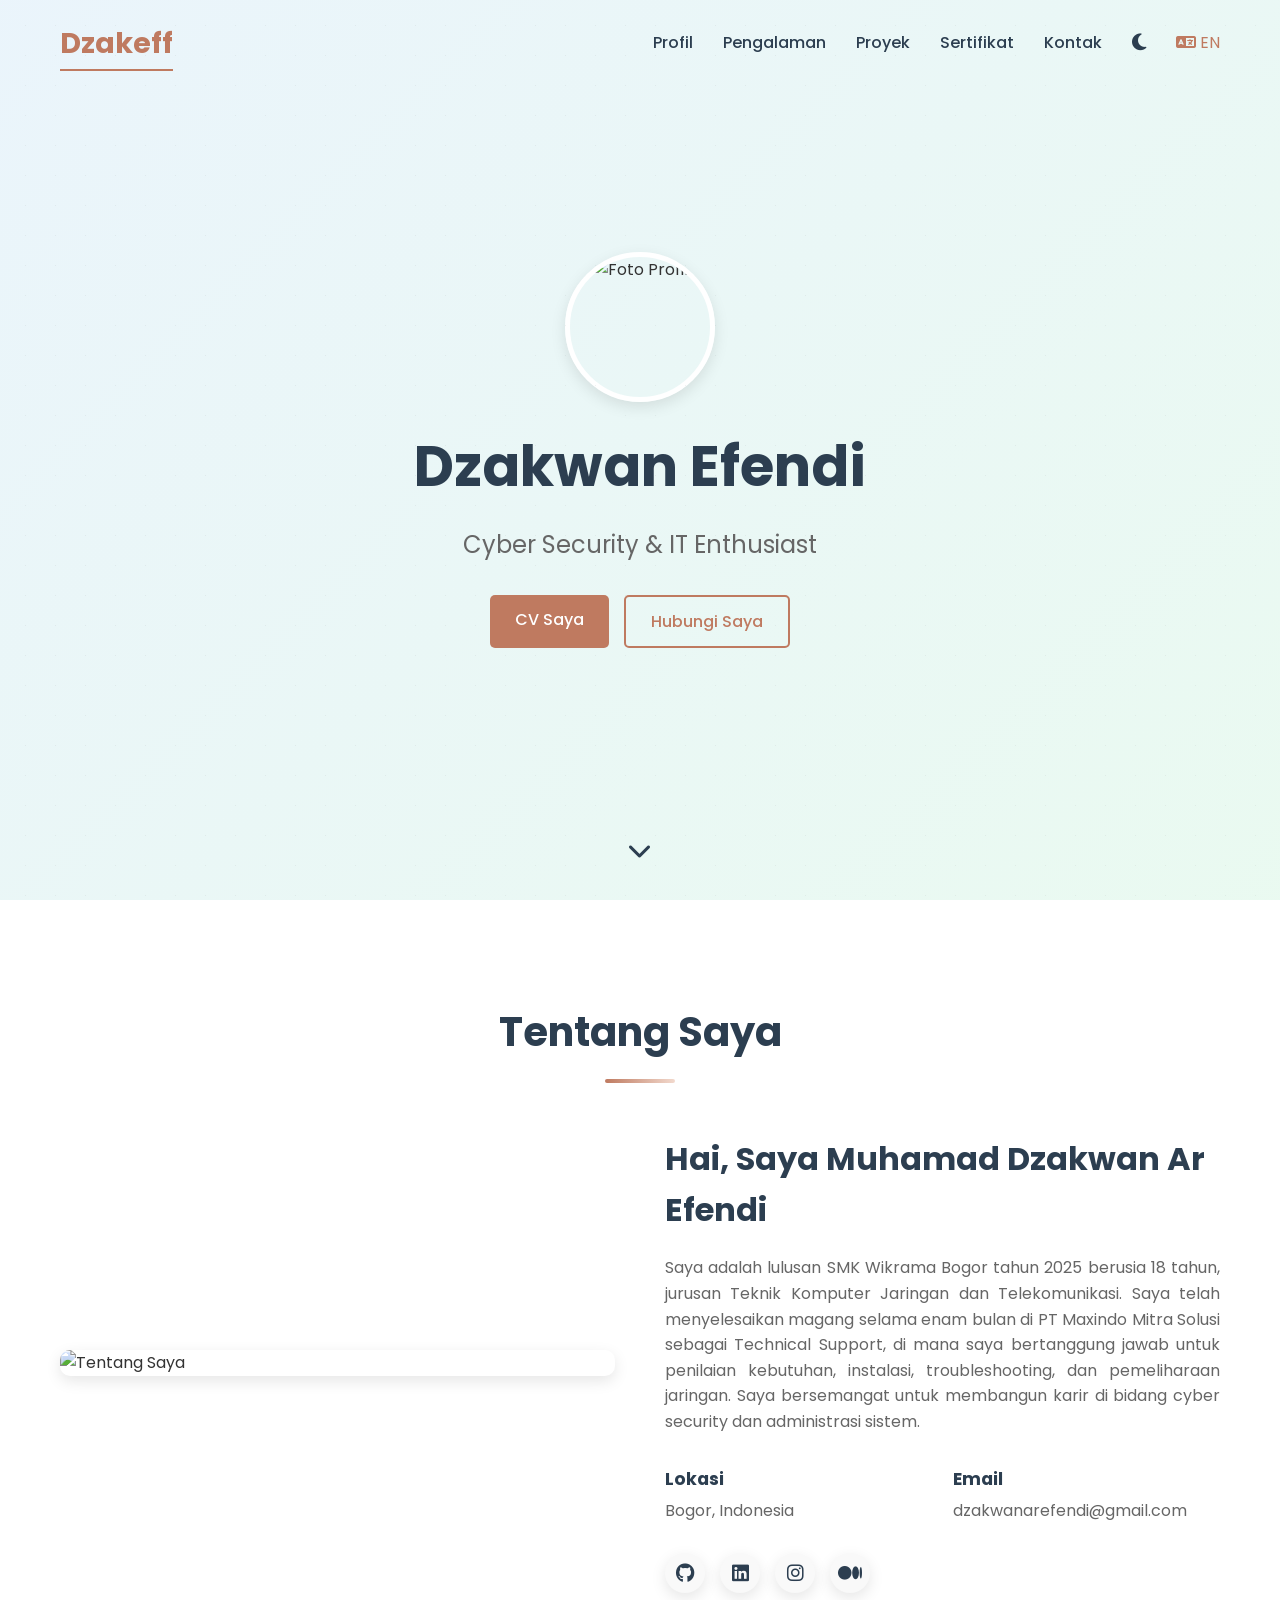
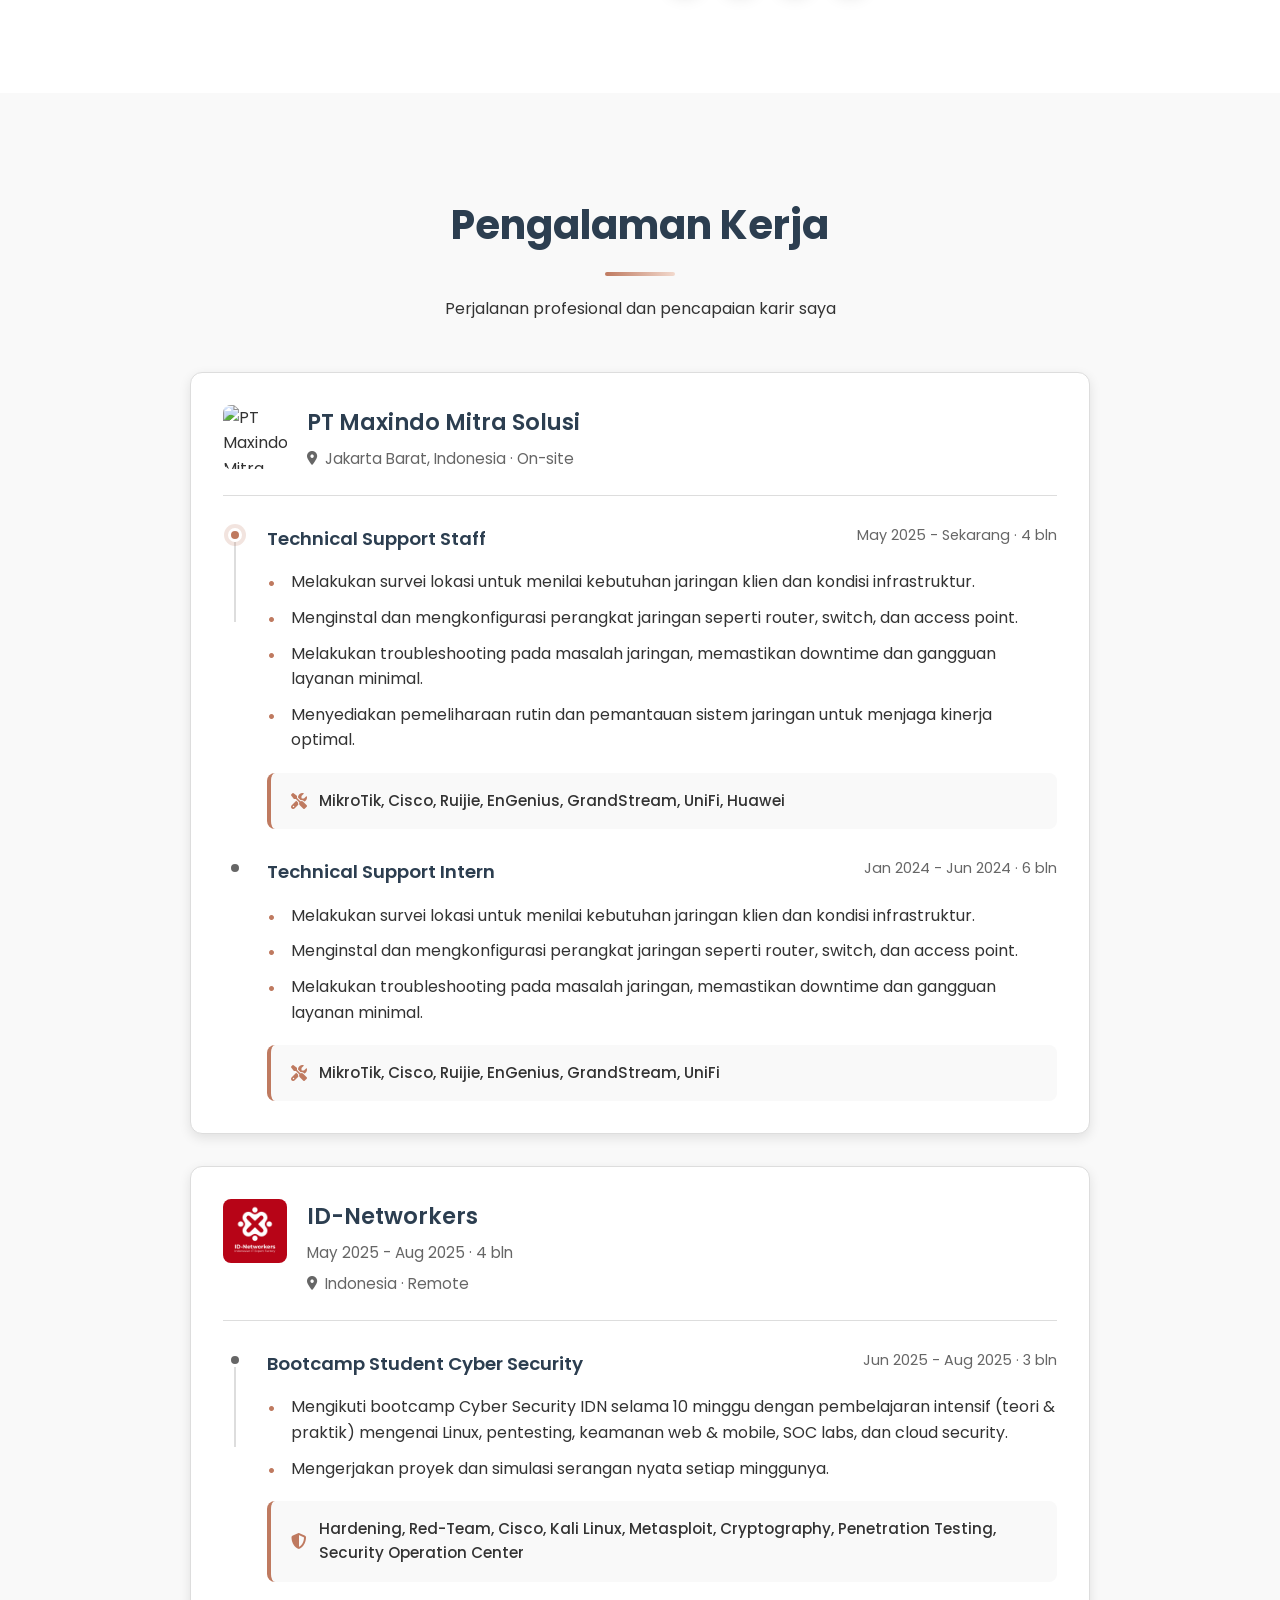
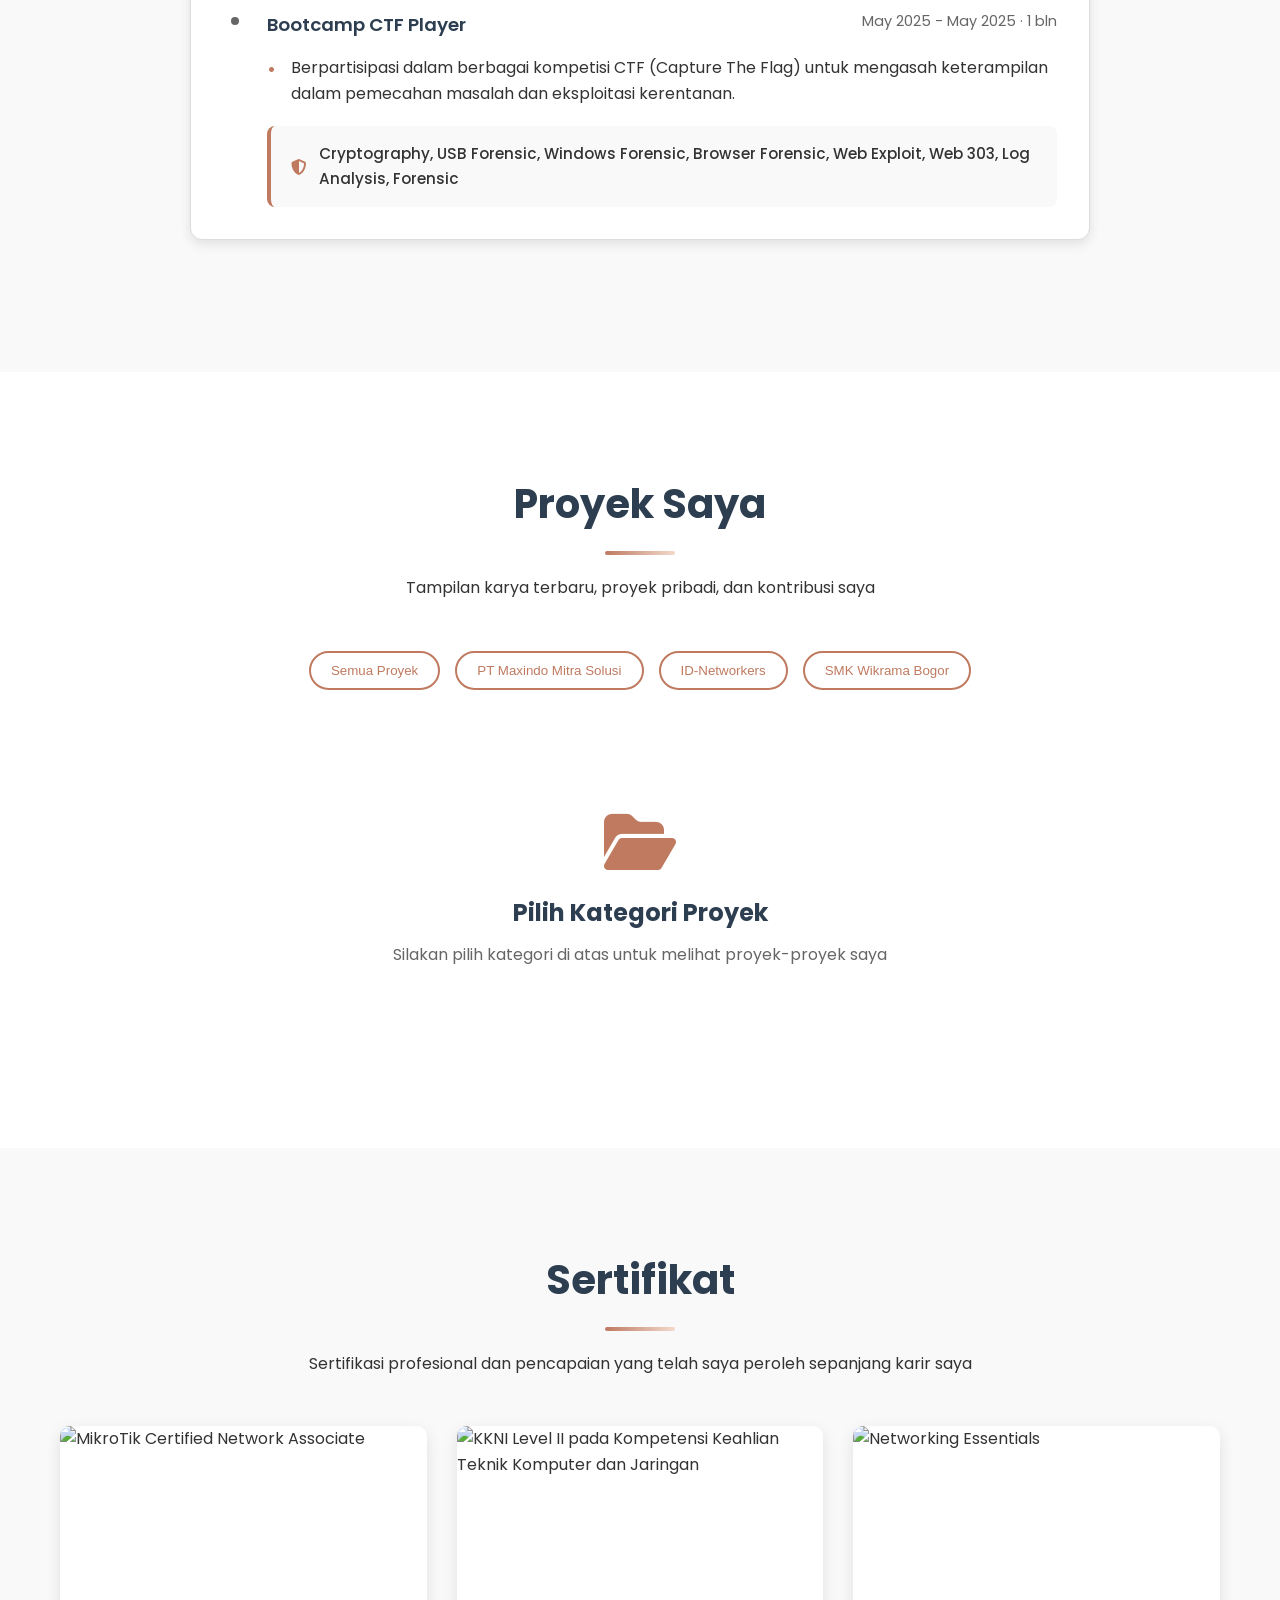
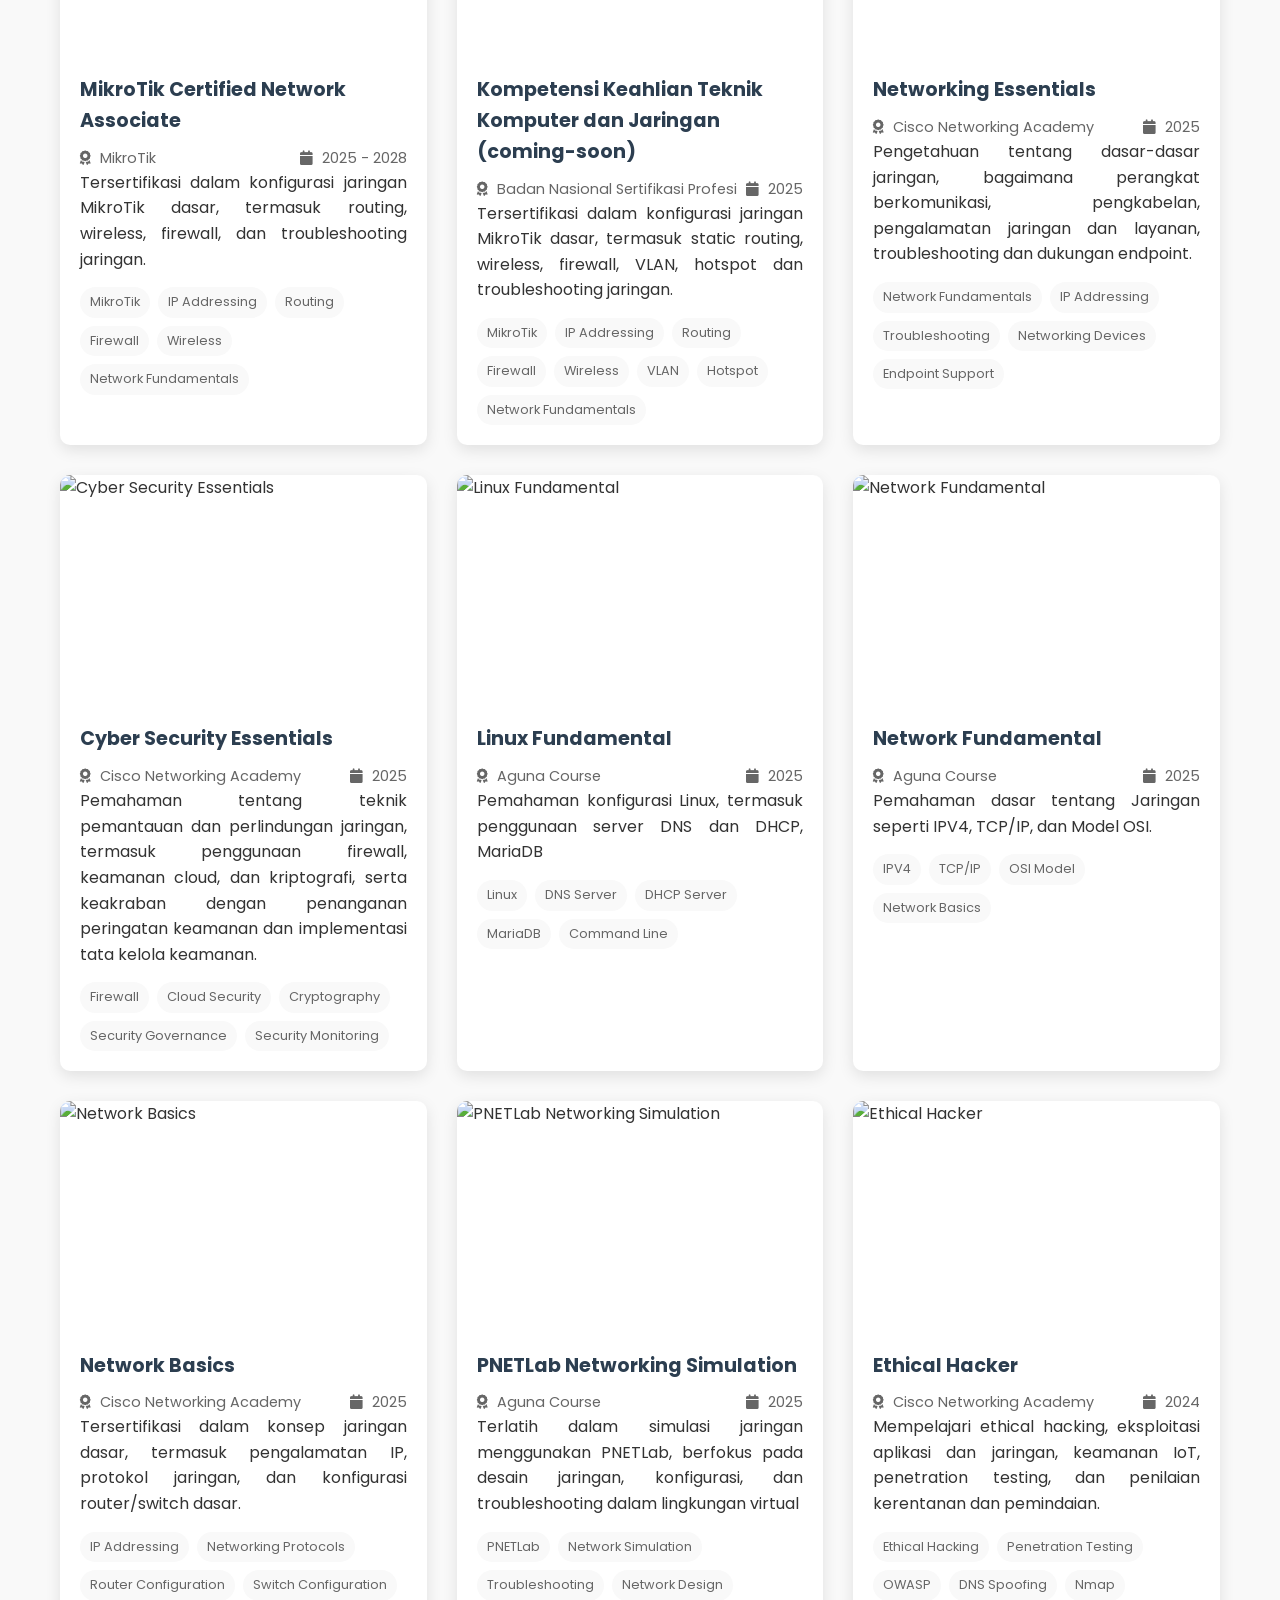
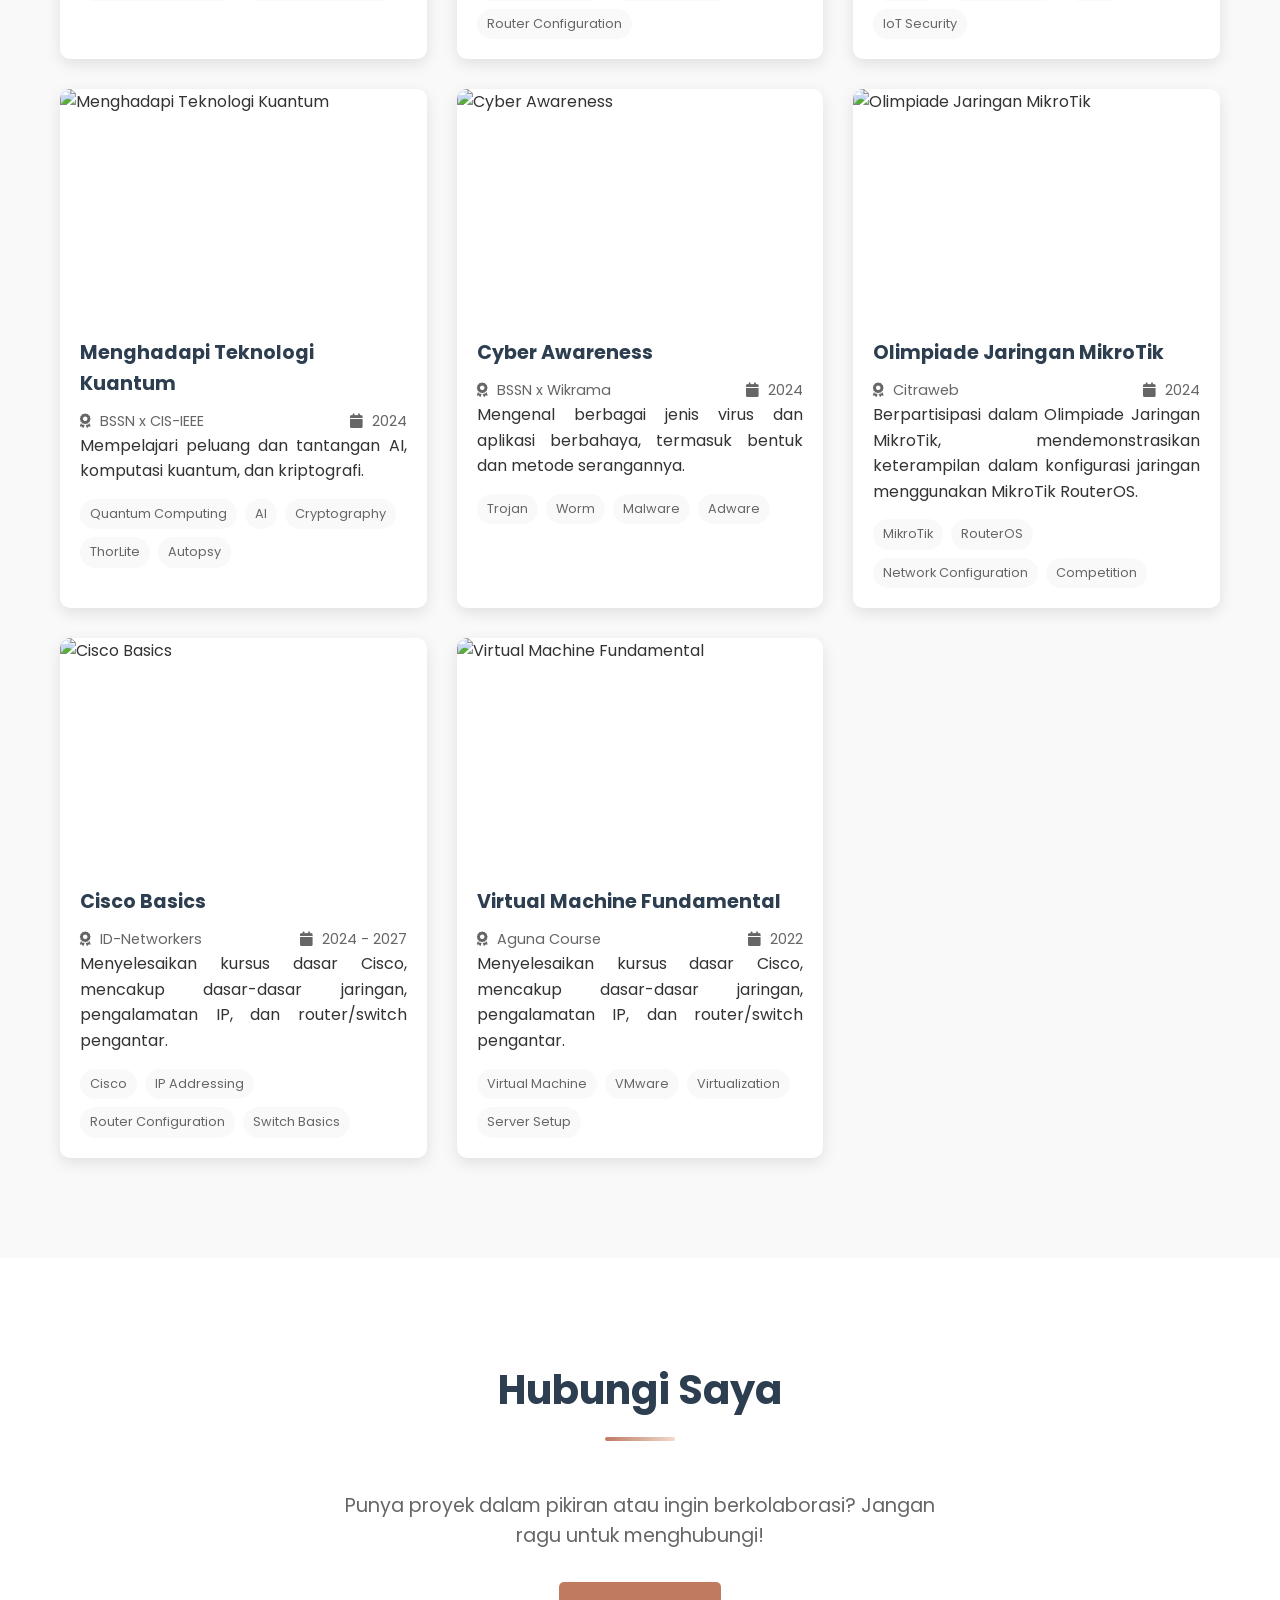
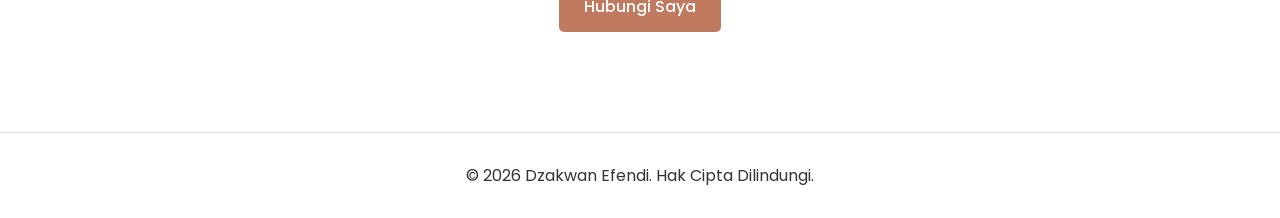
==== index.html @ e268a20f "Update pengalaman dan proyek." ====
<!DOCTYPE html>
<html lang="id">
<head>
    <meta charset="UTF-8">
    <meta name="viewport" content="width=device-width, initial-scale=1.0">
    <title id="website-title">Dzakwan - Portofolio</title>
    <link rel="stylesheet" href="css/style.css">
    <!-- Font Awesome for icons -->
    <link rel="stylesheet" href="https://cdnjs.cloudflare.com/ajax/libs/font-awesome/6.5.0/css/all.min.css">
    <!-- Google Fonts -->
    <link href="https://fonts.googleapis.com/css2?family=Poppins:wght@300;400;500;600;700&display=swap" rel="stylesheet">
</head>
<body>
    <!-- Navigation -->
    <nav class="navbar">
        <div class="container">
            <div class="logo">
                <a href="#home" class="nav-link active">Dzakeff</a>
            </div>
            <div class="menu-toggle">
                <i class="fas fa-bars"></i>
            </div>
            <ul class="nav-menu">
                <li><a href="#profile" class="nav-link">Profil</a></li>
                <li><a href="#experience" class="nav-link">Pengalaman</a></li>
                <li><a href="#projects" class="nav-link">Proyek</a></li>
                <li><a href="#certificates" class="nav-link">Sertifikat</a></li>
                <li><a href="#contact" class="nav-link">Kontak</a></li>
                <li><a href="#" class="theme-toggle"><i class="fas fa-moon"></i></a></li>
                <li><a href="#" class="language-toggle" title="Change Language"><i class="fas fa-language"></i></a></li>
            </ul>
        </div>
    </nav>

    <!-- Hero Section -->
    <section id="home" class="hero">
        <div class="container">
            <div class="hero-content">
                <div class="profile-image">
                    <img src="img/Foto-Dzakwan.jpg" alt="Foto Profil">
                </div>
                <h1>Dzakwan Efendi</h1>
                <p class="subtitle">Cyber Security & IT Enthusiast</p>
                <div class="hero-buttons">
                    <a href="/Documents/CV Muhamad Dzakwan Ar Efendi - Indonesia (Cyber).pdf" class="btn btn-primary" id="cv-download-btn" target="_blank">CV Saya</a>
                    <a href="#contact" class="btn btn-outline">Hubungi Saya</a>
                </div>
            </div>
            <div class="scroll-down">
                <a href="#profile">
                    <i class="fas fa-chevron-down"></i>
                </a>
            </div>
        </div>
    </section>

    <!-- Profile Section -->
    <section id="profile" class="profile section">
        <div class="container">
            <div class="section-header">
                <h2>Tentang Saya</h2>
                <div class="underline"></div>
            </div>
            <div class="profile-content">
                <div class="profile-image">
                    <img src="img/DSC00209-Enhanced-NR.JPG" alt="Tentang Saya">
                </div>
                <div class="profile-text">
                    <h3>Hai, Saya Muhamad Dzakwan Ar Efendi</h3>
                    <p>Saya adalah lulusan SMK Wikrama Bogor tahun 2025 berusia 18 tahun, jurusan Teknik Komputer Jaringan dan Telekomunikasi. Saya telah menyelesaikan magang selama enam bulan di PT Maxindo Mitra Solusi sebagai Technical Support, di mana saya bertanggung jawab untuk penilaian kebutuhan, instalasi, troubleshooting, dan pemeliharaan jaringan. Saya bersemangat untuk membangun karir di bidang cyber security dan administrasi sistem.</p>
                    <div class="profile-info">
                        <div class="info-item">
                            <h4>Lokasi</h4>
                            <p>Bogor, Indonesia</p>
                        </div>
                        <div class="info-item">
                            <h4>Email</h4>
                            <p>dzakwanarefendi@gmail.com</p>
                        </div>
                        <div class="info-item social-item">
                            <div class="social-icons">
                                <a href="https://github.com/Dzakeff" target="_blank" title="GitHub"><i class="fab fa-github"></i></a>
                                <a href="https://www.linkedin.com/in/dzakwanefendi/" target="_blank" title="LinkedIn"><i class="fab fa-linkedin"></i></a>
                                <a href="https://instagram.com/dzakeff" target="_blank" title="Instagram"><i class="fab fa-instagram"></i></a>
                                <a href="https://medium.com/@dzakwanarefendi" target="_blank" title="Blog"><i class="fab fa-medium"></i></a>
                            </div>
                        </div>
                    </div>
                </div>
            </div>
        </div>
    </section>

    <!-- Experience Section -->
    <section id="experience" class="experience section bg-light">
        <div class="container">
            <div class="section-header">
                <h2>Pengalaman Kerja</h2>
                <div class="underline"></div>
                <p class="section-description" style="margin-top: 20px;">Perjalanan profesional dan pencapaian karir saya</p>
            </div>
        
            <div class="experience-timeline">
                <!-- PT Maxindo Experience -->
                <div class="experience-company">
                    <div class="company-header">
                        <div class="company-logo">
                            <img src="img/Pengalaman/Maxindo Logo.jpeg" alt="PT Maxindo Mitra Solusi">
                        </div>
                        <div class="company-info">
                            <h3 data-translate="company-maxindo">PT Maxindo Mitra Solusi</h3>
                            <p class="company-location"><i class="fas fa-map-marker-alt"></i> <span data-translate="location-jakarta">Jakarta Barat, Indonesia</span></p>
                        </div>
                    </div>
                
                    <div class="positions-list">
                        <!-- Current Position -->
                        <div class="position-item">
                            <div class="position-timeline">
                                <div class="timeline-dot current"></div>
                                <div class="timeline-line"></div>
                            </div>
                            <div class="position-content">
                                <div class="position-header">
                                    <h4 data-translate="position-tech-support-staff">Technical Support Staff</h4>
                                    <span class="position-duration" data-translate="current-position-duration">May 2025 - Sekarang · 4 bln</span>
                                </div>
                                <div class="position-description">
                                    <ul>
                                        <li data-translate="maxindo-achievement-1">Melakukan survei lokasi untuk menilai kebutuhan jaringan klien dan kondisi infrastruktur.</li>
                                        <li data-translate="maxindo-achievement-2">Menginstal dan mengkonfigurasi perangkat jaringan seperti router, switch, dan access point.</li>
                                        <li data-translate="maxindo-achievement-3">Melakukan troubleshooting pada masalah jaringan, memastikan downtime dan gangguan layanan minimal.</li>
                                        <li data-translate="maxindo-achievement-4">Menyediakan pemeliharaan rutin dan pemantauan sistem jaringan untuk menjaga kinerja optimal.</li>
                                    </ul>
                                </div>
                                <div class="position-skills">
                                    <i class="fas fa-tools"></i>
                                    <span data-translate="maxindo-skills">MikroTik, Cisco, Ruijie, EnGenius, GrandStream, UniFi, Huawei</span>
                                </div>
                            </div>
                        </div>
                    
                        <!-- Previous Position -->
                        <div class="position-item">
                            <div class="position-timeline">
                                <div class="timeline-dot"></div>
                            </div>
                            <div class="position-content">
                                <div class="position-header">
                                    <h4 data-translate="position-tech-support-intern">Technical Support Intern</h4>
                                    <span class="position-duration" data-translate="intern-position-duration">Jan 2024 - Jun 2024 · 6 bln</span>
                                </div>
                                <div class="position-description">
                                    <ul>
                                        <li data-translate="maxindo-achievement-1">Melakukan survei lokasi untuk menilai kebutuhan jaringan klien dan kondisi infrastruktur.</li>
                                        <li data-translate="maxindo-achievement-2">Menginstal dan mengkonfigurasi perangkat jaringan seperti router, switch, dan access point.</li>
                                        <li data-translate="maxindo-achievement-3">Melakukan troubleshooting pada masalah jaringan, memastikan downtime dan gangguan layanan minimal.</li>
                                    </ul>
                                </div>
                                <div class="position-skills">
                                    <i class="fas fa-tools"></i>
                                    <span data-translate="intern-skills">MikroTik, Cisco, Ruijie, EnGenius, GrandStream, UniFi</span>
                                </div>
                            </div>
                        </div>
                    </div>
                </div>
            
                <!-- ID-Networkers Experience -->
                <div class="experience-company">
                    <div class="company-header">
                        <div class="company-logo">
                            <img src="img/Pengalaman/Logo IDN.ID.jpeg" alt="ID-Networkers">
                        </div>
                        <div class="company-info">
                            <h3 data-translate="company-idnetworkers">ID-Networkers</h3>
                            <p class="company-duration" data-translate="idnetworkers-duration">May 2025 - Aug 2025 · 4 bln</p>
                            <p class="company-location"><i class="fas fa-map-marker-alt"></i> <span data-translate="location-indonesia">Indonesia · Remote</span></p>
                        </div>
                    </div>
                
                    <div class="positions-list">
                        <div class="position-item">
                            <div class="position-timeline">
                                <div class="timeline-dot"></div>
                                <div class="timeline-line"></div>
                            </div>
                            <div class="position-content">
                                <div class="position-header">
                                    <h4 data-translate="position-bootcamp-student">Bootcamp Student Cyber Security</h4>
                                    <span class="position-duration" data-translate="bootcamp-duration">Jun 2025 - Aug 2025 · 3 bln</span>
                                </div>
                                <div class="position-description">
                                    <ul>
                                        <li data-translate="idnetworkers-achievement-1">Mengikuti bootcamp Cyber Security IDN selama 10 minggu dengan pembelajaran intensif (teori & praktik) mengenai Linux, pentesting, keamanan web & mobile, SOC labs, dan cloud security.</li>
                                        <li data-translate="idnetworkers-achievement-2">Mengerjakan proyek dan simulasi serangan nyata setiap minggunya.</li>
                                    </ul>
                                </div>
                                <div class="position-skills">
                                    <i class="fas fa-shield-alt"></i>
                                    <span data-translate="idnetworkers-skills">Hardening, Red-Team, Cisco, Kali Linux, Metasploit, Cryptography, Penetration Testing, Security Operation Center</span>
                                </div>
                            </div>
                        </div>

                        <div class="position-item">
                            <div class="position-timeline">
                                <div class="timeline-dot"></div>
                            </div>
                            <div class="position-content">
                                <div class="position-header">
                                    <h4 data-translate="position-bootcamp-ctf">Bootcamp CTF Player</h4>
                                    <span class="position-duration" data-translate="bootcamp-ctf-duration">May 2025 - May 2025 · 1 bln</span>
                                </div>
                                <div class="position-description">
                                    <ul>
                                        <li data-translate="idnetworkers-achievement-3">Berpartisipasi dalam berbagai kompetisi CTF (Capture The Flag) untuk mengasah keterampilan dalam pemecahan masalah dan eksploitasi kerentanan.</li>
                                    </ul>
                                </div>
                                <div class="position-skills">
                                    <i class="fas fa-shield-alt"></i>
                                    <span data-translate="bootcamp-ctf-skills">Cryptography, USB Forensic, Windows Forensic, Browser Forensic, Web Exploit, Web 303, Log Analysis, Forensic</span>
                                </div>
                            </div>
                        </div>
                    </div>
                </div>
            </div>
        </div>
    </section>

    <!-- Projects Section -->
    <section id="projects" class="projects section">
        <div class="container">
            <div class="section-header">
                <h2>Proyek Saya</h2>
                <div class="underline"></div>
                <p class="section-description" style="margin-top: 20px;">Tampilan karya terbaru, proyek pribadi, dan kontribusi saya</p>
            </div>
            
            <!-- Project Filter Buttons -->
            <div class="project-filters">
                <button class="filter-btn" data-filter="all">Semua Proyek</button>
                <button class="filter-btn" data-filter="maxindo">PT Maxindo Mitra Solusi</button>
                <button class="filter-btn" data-filter="idnetworkers">ID-Networkers</button>
                <button class="filter-btn" data-filter="wikrama">SMK Wikrama Bogor</button>
            </div>

            <!-- Project Filter Dropdown (Mobile) -->
            <div class="project-filters-mobile">
                <div class="dropdown-toggle" id="projectDropdown">
                    <span id="selectedFilter">Pilih Kategori</span>
                    <i class="fas fa-chevron-down"></i>
                </div>
                <div class="dropdown-menu" id="dropdownMenu">
                    <div class="dropdown-item" data-filter="all">Semua Proyek</div>
                    <div class="dropdown-item" data-filter="maxindo">PT Maxindo Mitra Solusi</div>
                    <div class="dropdown-item" data-filter="idnetworkers">ID-Networkers</div>
                    <div class="dropdown-item" data-filter="wikrama">SMK Wikrama Bogor</div>
                </div>
            </div>

            <!-- Empty State -->
            <div class="empty-state" id="emptyState">
                <div class="empty-content">
                    <i class="fas fa-folder-open"></i>
                    <h3>Pilih Kategori Proyek</h3>
                    <p>Silakan pilih kategori di atas untuk melihat proyek-proyek saya</p>
                </div>
            </div>

            <!-- PT Maxindo Mitra Solusi Projects -->
            <div class="project-category" data-category="maxindo" style="display: none;">
                <div class="category-header">
                    <h3><i class="fas fa-building"></i> Associated with PT Maxindo Mitra Solusi</h3>
                </div>
                <div class="projects-grid">
                    <div class="project-card" data-category="maxindo" data-project-index="0">
                        <div class="project-image">
                            <img src="img/Project/Topologi RS PKU Muhammadiyah Yogyakarta.png" alt="Topology of PKU Muhammadiyah Hospital Yogyakarta">
                            <div class="overlay">
                                <h3>Network Installation at PKU Muhammadiyah Hospital Yogyakarta</h3>
                                <div class="project-links">
                                <a href="https://drive.google.com/drive/folders/1NX151idKABBMSX8vxMgvsX5mDAe7uMVU?usp=drive_link" target="_blank" class="btn btn-sm"><i class="fas fa-external-link-alt"></i> Proyek</a>                                 
                                </div>
                            </div>
                        </div>
                        <div class="project-info">
                            <h3>Network Installation at PKU Muhammadiyah Hospital Yogyakarta</h3>
                            <p>Instalasi infrastruktur jaringan di RS PKU Muhammadiyah Yogyakarta, termasuk konfigurasi perangkat dan perancangan layout serta topologi jaringan untuk mendukung konektivitas rumah sakit yang andal dan efisien.</p>
                            <div class="project-details">
                                <div class="project-date"><i class="fas fa-calendar"></i> 2025 - Maxindo</div>
                            </div>
                            <div class="project-tags">
                                <span>Network Infra</span>
                                <span>MikroTik Hotspot</span>
                                <span>VLAN</span>
                                <span>Ruijie Switch and Access Point Configuration</span>
                            </div>
                        </div>
                    </div>

                    <div class="project-card" data-category="maxindo" data-project-index="1">
                        <div class="project-image">
                            <img src="img/Project/Topologi Citadines Connect Airport - FINAL.png" alt="Topology of Citadines Connect Airport Jakarta Hotel">
                            <div class="overlay">
                                <h3>Network Installation at Citadines Connect Airport Jakarta Hotel</h3>
                                <div class="project-links">
                                <a href="https://drive.google.com/drive/folders/1mRI6h6dbK5rSd2UOgc3t3LAZfK-J99XC?usp=drive_link" target="_blank" class="btn btn-sm"><i class="fas fa-external-link-alt"></i> Proyek</a>                                 
                                </div>
                            </div>
                        </div>
                        <div class="project-info">
                            <h3>Network Installation at Citadines Connect Airport Jakarta Hotel</h3>
                            <p>Melaksanakan peningkatan infrastruktur jaringan di Hotel Citadines Connect, mencakup peremajaan perangkat, penambahan access point dan switch, untuk meningkatkan cakupan, kapasitas, serta kinerja jaringan secara keseluruhan.</p>
                            <div class="project-details">
                                <div class="project-date"><i class="fas fa-calendar"></i> 2025 - Maxindo</div>
                            </div>
                            <div class="project-tags">
                                <span>Network Infra</span>
                                <span>MikroTik Hotspot</span>
                                <span>VLAN</span>
                                <span>Ruijie Switch Configuration</span>
                                <span>HUAWEI Access Point Configuration</span>
                            </div>
                        </div>
                    </div>

                    <div class="project-card" data-category="maxindo" data-project-index="2">
                        <div class="project-image">
                            <img src="img/Project/Topologi Brits Hotel Puri Indah.png" alt="Topology of Brits Hotel Puri Indah">
                            <div class="overlay">
                                <h3>Network Installation at Brits Hotel Puri Indah</h3>
                                <div class="project-links">
                                <a href="https://drive.google.com/drive/folders/1mWHlZ4mN-_rYeH1eQvUv1FiH8b7H75GY?usp=drive_link" target="_blank" class="btn btn-sm"><i class="fas fa-external-link-alt"></i> Proyek</a>                                 
                                </div>
                            </div>
                        </div>
                        <div class="project-info">
                            <h3>Network Installation at Brits Hotel Puri Indah</h3>
                            <p>Melaksanakan peningkatan infrastruktur jaringan di Brits Hotel Puri Indah, mencakup peremajaan perangkat, penambahan access point dan switch, untuk meningkatkan cakupan, kapasitas, dan kinerja jaringan secara keseluruhan.</p>
                            <div class="project-details">
                                <div class="project-date"><i class="fas fa-calendar"></i> 2024 - Maxindo</div>
                            </div>
                            <div class="project-tags">
                                <span>Network Infra</span>
                                <span>MikroTik Hotspot</span>
                                <span>VLAN</span>
                                <span>Ruijie Switch Configuration</span>
                                <span>GrandStream Access Point Configuration</span>
                            </div>
                        </div>
                    </div>
                </div>
            </div>

            <!-- ID-Networkers Projects -->
            <div class="project-category" data-category="idnetworkers" style="display: none;">
                <div class="category-header">
                    <h3><i class="fas fa-network-wired"></i> Associated with ID-Networkers</h3>
                </div>
                <div class="projects-grid">
                    <div class="project-card" data-category="idnetworkers" data-project-index="0">
                        <div class="project-image">
                            <img src="img/Project/IDN Bootcamp.png" alt="ID-Networkers Bootcamp Project">
                            <div class="overlay">
                                <h3>ID-Networkers Bootcamp Project</h3>
                                <div class="project-links">
                                    <a href="Belum bikin drivenya" target="_blank" class="btn btn-sm"><i class="fas fa-external-link-alt"></i> Proyek</a>                                 
                                </div>
                            </div>
                        </div>
                        <div class="project-info">
                            <h3>ID-Networkers Bootcamp Catch The Flag Challenge</h3>
                            <p>Partisipasi dalam tantangan Capture The Flag (CTF) selama bootcamp Cyber Security IDN, berfokus pada pengujian penetrasi, eksploitasi kerentanan, dan penguatan sistem. Mengerjakan berbagai tantangan dan simulasi serangan untuk meningkatkan keterampilan keamanan siber.</p>
                            <div class="project-details">
                                <div class="project-date"><i class="fas fa-calendar"></i> 2025 - ID-Networkers</div>
                            </div>
                            <div class="project-tags">
                                <span>Cryptography</span>
                                <span>USB Forensic</span>
                                <span>Windows Forensic</span>
                                <span>Browser Forensic</span>
                                <span>Web Exploit</span>
                                <span>Web 303</span>
                                <span>Log Analysis</span>
                                <span>Forensic</span>
                            </div>
                        </div>
                    </div>
                </div>
            </div>

            <!-- SMK Wikrama Bogor Projects -->
            <div class="project-category" data-category="wikrama" style="display: none;">
                <div class="category-header">
                    <h3><i class="fas fa-graduation-cap"></i> Associated with SMK Wikrama Bogor</h3>
                </div>
                <div class="projects-grid">
                    <div class="project-card" data-category="wikrama" data-project-index="0">
                        <div class="project-image">
                            <img src="img/Project/Yiolas Grill Perangkat existing.jpg" alt="Network Design and Client Consultation Project">
                            <div class="overlay">
                                <h3>Network Design and Client Consultation Project</h3>
                                <div class="project-links">
                                <a href="https://drive.google.com/drive/folders/1-9qif-k4yFm9tXgBmdb1rYGSXk6qAjqL" target="_blank" class="btn btn-sm"><i class="fas fa-external-link-alt"></i> Proyek</a>                                 
                            </div>
                            </div>
                        </div>
                        <div class="project-info">
                            <h3>Network Design and Client Consultation Project</h3>
                            <p>Merancang topologi jaringan dari awal, mengevaluasi perangkat yang ada, merekomendasikan perangkat baru, dan berkoordinasi langsung dengan klien untuk memastikan solusi sesuai kebutuhan.</p>
                            <div class="project-details">
                                <div class="project-date"><i class="fas fa-calendar"></i> 2025 - Wikrama</div>
                            </div>
                            <div class="project-tags">
                                <span>Network Design</span>
                                <span>Device Analysis</span>
                                <span>Ruijie</span>
                                <span>MikroTik</span>
                                <span>Failover</span>
                                <span>Load Balance</span>
                                <span>QoS</span>                            
                            </div>
                        </div>
                    </div>

                    <div class="project-card" data-category="wikrama" data-project-index="1">
                        <div class="project-image">
                            <img src="img/Project/Kali-Linux-Linux-Backtrack-Linux-glitch-art.jpg" alt="Network Security Project">
                            <div class="overlay">
                                <h3>Network Security Project</h3>
                                <div class="project-links">
                                <a href="https://drive.google.com/drive/folders/1ZGVOEE-dp3w5iwYKV4ELxDPHChgDw_DS?usp=drive_link" target="_blank" class="btn btn-sm"><i class="fas fa-external-link-alt"></i> Proyek</a>                                 
                            </div>
                            </div>
                        </div>
                        <div class="project-info">
                            <h3>Network Security Project</h3>
                            <p>Mengimplementasikan Snort IDS, ARP Poisoning (MITM), DMZ, pembatasan pemasangan USB, penguatan kata sandi, konfigurasi IPtables, dan pemindaian Nmap untuk pengujian pertahanan jaringan.</p>
                            <div class="project-details">
                                <div class="project-date"><i class="fas fa-calendar"></i> 2025 - Wikrama</div>
                            </div>
                            <div class="project-tags">
                                <span>Snort</span>
                                <span>ARP Poisoning</span>
                                <span>DMZ</span>
                                <span>USB Security</span>
                                <span>Password Hardening</span>
                                <span>IPtables</span>
                                <span>Nmap</span>                            
                            </div>
                        </div>
                    </div>
                    
                    <div class="project-card" data-category="wikrama" data-project-index="2">
                        <div class="project-image">
                            <img src="img/Project/PNETLab.jpg" alt="PNETLab Network Simulation">
                            <div class="overlay">
                                <h3>PNETLab Network Simulation</h3>
                                <div class="project-links">
                                <a href="https://drive.google.com/drive/folders/1lDGNba1q4sapSGKMcO0kvHdCVTOwNzV3?usp=drive_link" target="_blank" class="btn btn-sm"><i class="fas fa-external-link-alt"></i> Proyek</a>                                 
                            </div>
                            </div>
                        </div>
                        <div class="project-info">
                            <h3>PNETLab Network Simulation</h3>
                            <p>Mengkonfigurasi perangkat MikroTik dan Cisco di PNETLab, termasuk pengaturan dasar MikroTik dan implementasi DMZ ke router sekunder.</p>
                            <div class="project-details">
                                <div class="project-date"><i class="fas fa-calendar"></i> 2024 - Wikrama</div>
                            </div>
                            <div class="project-tags">
                                <span>PNETLab</span>
                                <span>MikroTik RouterOS</span>
                                <span>Cisco Switch</span>
                                <span>DMZ</span>                            
                            </div>
                        </div>
                    </div>

                    <div class="project-card" data-category="wikrama" data-project-index="3">
                        <div class="project-image">
                            <img src="img/Project/MikroTik x AWS.jpg" alt="MikroTik Network Integration with AWS">
                            <div class="overlay">
                                <h3>MikroTik Network Integration with AWS</h3>
                                <div class="project-links">
                                <a href="https://drive.google.com/drive/folders/1gxcRza9nYOZacHpQH1SydgzxOI1mjrCa?usp=drive_link" target="_blank" class="btn btn-sm"><i class="fas fa-external-link-alt"></i> Proyek</a>
                            </div>
                            </div>
                        </div>
                        <div class="project-info">
                            <h3>MikroTik Network Integration with AWS</h3>
                            <p>Mengkonfigurasi router MikroTik untuk terintegrasi dengan AWS dengan menetapkan DNS statis untuk IP server AWS, dan mengatur hotspot, DHCP, dan VLAN.</p>
                            <div class="project-details">
                                <div class="project-date"><i class="fas fa-calendar"></i> 2024 - Wikrama</div>
                            </div>
                            <div class="project-tags">
                                <span>MikroTik RouterOS</span>
                                <span>DNS Static</span>
                                <span>Hotspot</span>
                                <span>DHCP Server</span>
                                <span>VLAN</span>
                                <span>AWS EC2</span>
                                <span>AWS RDS</span>
                                <span>GitHub</span>
                            </div>
                        </div>
                    </div>
                    
                    <div class="project-card" data-category="wikrama" data-project-index="4">
                        <div class="project-image">
                            <img src="img/Project/MikroTik.jpg" alt="Office Network Setup with MikroTik">
                            <div class="overlay">
                                <h3>Office Network Setup with MikroTik</h3>
                                <div class="project-links">
                                <a href="https://drive.google.com/drive/folders/1OML7ZL4JN6Q-b7EU7VwQPfsddECIC6j6?usp=drive_link" target="_blank" class="btn btn-sm"><i class="fas fa-external-link-alt"></i> Proyek</a>                                 
                            </div>
                            </div>
                        </div>
                        <div class="project-info">
                            <h3>Office Network Setup with MikroTik</h3>
                            <p>Menyiapkan jaringan kantor kecil menggunakan dua router MikroTik dengan static routing, load balancing, OSPF, manajemen antrian, firewall, dan hotspot.</p>
                            <div class="project-details">
                                <div class="project-date"><i class="fas fa-calendar"></i> 2024 - Wikrama</div>
                            </div>
                            <div class="project-tags">
                                <span>MikroTik RouterOS</span>
                                <span>Static Routing</span>
                                <span>Load Balancing</span>
                                <span>OSPF</span>
                                <span>Simple Queue</span>
                                <span>Firewall Filter</span>
                                <span>Hotspot</span>
                            </div>
                        </div>
                    </div>

                    <div class="project-card" data-category="wikrama" data-project-index="5">
                        <div class="project-image">
                            <img src="img/Project/FTTh.jpg" alt="FTTH Project with MikroTik">
                            <div class="overlay">
                                <h3>FTTH Project with MikroTik</h3>
                                <div class="project-links">
                                <a href="https://drive.google.com/drive/folders/1QLRj68JzA0Pj-EMAeEAUiiX1Pw--TX3?usp=drive_link" target="_blank" class="btn btn-sm"><i class="fas fa-external-link-alt"></i> Proyek</a>                                 
                            </div>
                            </div>
                        </div>
                        <div class="project-info">
                            <h3>FTTH Project with MikroTik</h3>
                            <p>Mengimplementasikan PPPoE dan hotspot pada router MikroTik, dan melakukan instalasi kabel FO dengan konfigurasi OLT dan ONT.</p>
                            <div class="project-details">
                                <div class="project-date"><i class="fas fa-calendar"></i> 2024 - Wikrama</div>
                            </div>
                            <div class="project-tags">
                                <span>Fiber Optic</span>
                                <span>PPPoE</span>
                                <span>Hotspot</span>
                                <span>MikroTik RouterOS</span>
                                <span>OLT</span>
                                <span>ONT</span>                            
                            </div>
                        </div>
                    </div>

                    <div class="project-card" data-category="wikrama" data-project-index="6">
                        <div class="project-image">
                            <img src="img/Project/AWS.png" alt="AWS Infrastructure Project">
                            <div class="overlay">
                                <h3>AWS Infrastructure Project</h3>
                                <div class="project-links">
                                <a href="https://drive.google.com/drive/folders/17lm7IZd5Srf-PffD_JDmxCKAoTSqWrYv?usp=drive_link" target="_blank" class="btn btn-sm"><i class="fas fa-external-link-alt"></i> Proyek</a>                                 
                            </div>
                            </div>
                        </div>
                        <div class="project-info">
                            <h3>AWS Infrastructure Project</h3>
                            <p>Membangun infrastruktur yang dapat diskalakan menggunakan ELB, Auto Scaling, RDS, Zabbix dan Nagios untuk pemantauan, dan mengkonfigurasi VPC dan instans EC2.</p>
                            <div class="project-details">
                                <div class="project-date"><i class="fas fa-calendar"></i> 2024 - Wikrama</div>
                            </div>
                            <div class="project-tags">
                                <span>AWS EC2</span>
                                <span>ELB</span>
                                <span>Auto Scaling</span>
                                <span>AWS RDS</span>
                                <span>Zabbix</span>
                                <span>Nagios</span>
                                <span>VPC</span>                            
                            </div>
                        </div>
                    </div>

                    <div class="project-card" data-category="wikrama" data-project-index="7">
                        <div class="project-image">
                            <img src="img/Project/debian-seeklogo.png" alt="Linux Server Project">
                            <div class="overlay">
                                <h3>Linux Server Project</h3>
                                <div class="project-links">
                                <a href="https://drive.google.com/drive/folders/1trB_7el_pHqwRxQxMZB-Gc1dmx6HhHwz?usp=drive_link" target="_blank" class="btn btn-sm"><i class="fas fa-external-link-alt"></i> Proyek</a>                                 
                            </div>
                            </div>
                        </div>
                        <div class="project-info">
                            <h3>Linux Server Project</h3>
                            <p>Menerapkan server Linux dengan LEMP stack, WordPress, autentikasi kunci SSH, mail server dengan webmail, virtual host, layanan VoIP, dan layanan tambahan termasuk Apache2, Nginx, HTTPS, Samba, gateway NAT IPtables, FTP, DNS, dan DHCP.</p>
                            <div class="project-details">
                                <div class="project-date"><i class="fas fa-calendar"></i> 2023 - Wikrama</div>
                            </div>
                            <div class="project-tags">
                                <span>LEMP</span>
                                <span>WordPress</span>
                                <span>SSH Key</span>
                                <span>Mail Server</span>
                                <span>Virtual Host</span>
                                <span>Asterisk</span>
                                <span>Apache2</span>
                                <span>Nginx</span>
                                <span>SSL/TLS</span>
                                <span>Samba</span>
                                <span>IPtables NAT</span>
                                <span>FTP</span>
                                <span>DNS</span>
                                <span>DHCP</span>                                
                            </div>
                        </div>
                    </div>

                    <div class="project-card" data-category="wikrama" data-project-index="8">
                        <div class="project-image">
                            <img src="img/Project/Cisco Packet Tracer.jpg" alt="Cisco Packet Tracer Lab">
                            <div class="overlay">
                                <h3>Cisco Packet Tracer Lab</h3>
                                <div class="project-links">
                                <a href="https://drive.google.com/drive/folders/1A14HJuuDmrNoT27tAPSbN8Yz39Ga8AKd?usp=drive_link" target="_blank" class="btn btn-sm"><i class="fas fa-external-link-alt"></i> Proyek</a>                                 
                            </div>
                            </div>
                        </div>
                        <div class="project-info">
                            <h3>Cisco Packet Tracer Lab</h3>
                            <p>Mensimulasikan jaringan di Cisco Packet Tracer dengan konfigurasi routing antara dua router, VLAN, server DHCP pada router, server DNS, dan server web.</p>
                            <div class="project-details">
                                <div class="project-date"><i class="fas fa-calendar"></i> 2022 - Wikrama</div>
                            </div>
                            <div class="project-tags">
                                <span>Cisco Packet Tracer</span>
                                <span>Routing</span>
                                <span>VLAN</span>
                                <span>DHCP Server</span>
                                <span>DNS Server</span>
                                <span>Web Server</span>
                            </div>
                        </div>
                    </div>
                </div>
            </div>
        </div>
    </section>

    <!-- Certificates Section -->
    <section id="certificates" class="certificates section bg-light">
        <div class="container">
            <div class="section-header">
                <h2>Sertifikat</h2>
                <div class="underline"></div>
                <p class="section-description" style="margin-top: 20px;">Sertifikasi profesional dan pencapaian yang telah saya peroleh sepanjang karir saya</p>
            </div>
            
            <div class="certificates-grid">
                <div class="certificate-card">
                    <div class="certificate-image">
                        <img src="img/Sertifikat/Sertifikat-MTCNA.jpg" alt="MikroTik Certified Network Associate">
                        <div class="overlay">
                            <h3>MikroTik Certified Network Associate</h3>
                        </div>
                    </div>
                    <div class="certificate-info">
                        <h3>MikroTik Certified Network Associate</h3>
                        <div class="certificate-meta">
                            <p><i class="fas fa-award"></i> MikroTik</p>
                            <p><i class="fas fa-calendar"></i> 2025 - 2028</p>
                        </div>
                        <div class="certificate-description">
                            <p>Tersertifikasi dalam konfigurasi jaringan MikroTik dasar, termasuk routing, wireless, firewall, dan troubleshooting jaringan.</p>
                            <div class="certificate-skills">
                                <span>MikroTik</span>
                                <span>IP Addressing</span>
                                <span>Routing</span>
                                <span>Firewall</span>
                                <span>Wireless</span>
                                <span>Network Fundamentals</span>
                            </div>
                        </div>
                    </div>
                </div>

                    <div class="certificate-card">
                        <div class="certificate-image">
                            <img src="img/Coming Soon.jpg" alt="KKNI Level II pada Kompetensi Keahlian Teknik Komputer dan Jaringan">
                            <div class="overlay">
                                <h3>Kompetensi Keahlian Teknik Komputer dan Jaringan (coming-soon)</h3>
                            </div>
                        </div>
                        <div class="certificate-info">
                            <h3>Kompetensi Keahlian Teknik Komputer dan Jaringan (coming-soon)</h3>
                            <div class="certificate-meta">
                                <p><i class="fas fa-award"></i> Badan Nasional Sertifikasi Profesi</p>
                                <p><i class="fas fa-calendar"></i> 2025</p>
                            </div>
                            <div class="certificate-description">
                                <p>Tersertifikasi dalam konfigurasi jaringan MikroTik, termasuk static routing, wireless, firewall, VLAN, hotspot dan troubleshooting jaringan.</p>
                                <div class="certificate-skills">
                                    <span>MikroTik</span>
                                    <span>IP Addressing</span>
                                    <span>Routing</span>
                                    <span>Firewall</span>
                                    <span>Wireless</span>
                                    <span>VLAN</span>
                                    <span>Hotspot</span>
                                    <span>Network Fundamentals</span>
                                </div>
                            </div>
                        </div>
                    </div>

                <div class="certificate-card">
                    <div class="certificate-image">
                        <img src="img/Sertifikat/Cert_Networking Essentials.jpg" alt="Networking Essentials">
                        <div class="overlay">
                            <h3>Networking Essentials</h3>
                        </div>
                    </div>
                    <div class="certificate-info">
                        <h3>Networking Essentials</h3>
                        <div class="certificate-meta">
                            <p><i class="fas fa-award"></i> Cisco Networking Academy</p>
                            <p><i class="fas fa-calendar"></i> 2025</p>
                        </div>
                        <div class="certificate-description">
                            <p>Pengetahuan tentang dasar-dasar jaringan, bagaimana perangkat berkomunikasi, pengkabelan, pengalamatan jaringan dan layanan, troubleshooting dan dukungan endpoint..</p>
                            <div class="certificate-skills">
                                <span>Network Fundamentals</span>
                                <span>IP Addressing</span>
                                <span>Troubleshooting</span>
                                <span>Networking Devices</span>
                                <span>Endpoint Support</span>                                
                            </div>
                        </div>
                    </div>
                </div>
                
                <div class="certificate-card">
                    <div class="certificate-image">
                        <img src="img/Sertifikat/Cert_Cyber Security Essentials.jpg" alt="Cyber Security Essentials">
                        <div class="overlay">
                            <h3>Cyber Security Essentials</h3>
                        </div>
                    </div>
                    <div class="certificate-info">
                        <h3>Cyber Security Essentials</h3>
                        <div class="certificate-meta">
                            <p><i class="fas fa-award"></i> Cisco Networking Academy</p>
                            <p><i class="fas fa-calendar"></i> 2025</p>
                        </div>
                        <div class="certificate-description">
                            <p>Pemahaman tentang teknik pemantauan dan perlindungan jaringan, termasuk penggunaan firewall, keamanan cloud, dan kriptografi, serta keakraban dengan penanganan peringatan keamanan dan implementasi tata kelola keamanan.</p>
                            <div class="certificate-skills">
                                <span>Firewall</span>
                                <span>Cloud Security</span>
                                <span>Cryptography</span>
                                <span>Security Governance</span>
                                <span>Security Monitoring</span>                                
                            </div>
                        </div>
                    </div>
                </div>
                
                <div class="certificate-card">
                    <div class="certificate-image">
                        <img src="img/Sertifikat/Sertifikat Linux Fundamental.jpg" alt="Linux Fundamental">
                        <div class="overlay">
                            <h3>Linux Fundamental</h3>
                        </div>
                    </div>
                    <div class="certificate-info">
                        <h3>Linux Fundamental</h3>
                        <div class="certificate-meta">
                            <p><i class="fas fa-award"></i> Aguna Course</p>
                            <p><i class="fas fa-calendar"></i> 2025</p>
                        </div>
                        <div class="certificate-description">
                            <p>Pemahaman konfigurasi Linux, termasuk penggunaan server DNS dan DHCP, MariaDB</p>
                            <div class="certificate-skills">
                                <span>Linux</span>
                                <span>DNS Server</span>
                                <span>DHCP Server</span>
                                <span>MariaDB</span>
                                <span>Command Line</span>                                
                            </div>
                        </div>
                    </div>
                </div>
                
                <div class="certificate-card">
                    <div class="certificate-image">
                        <img src="img/Sertifikat/Sertifikat Networks Fundamental.jpg" alt="Network Fundamental">
                        <div class="overlay">
                            <h3>Network Fundamental</h3>
                        </div>
                    </div>
                    <div class="certificate-info">
                        <h3>Network Fundamental</h3>
                        <div class="certificate-meta">
                            <p><i class="fas fa-award"></i> Aguna Course</p>
                            <p><i class="fas fa-calendar"></i> 2025</p>
                        </div>
                        <div class="certificate-description">
                            <p>Pemahaman dasar tentang Jaringan seperti IPV4, TCP/IP, dan Model OSI.</p>
                            <div class="certificate-skills">
                                <span>IPV4</span>
                                <span>TCP/IP</span>
                                <span>OSI Model</span>
                                <span>Network Basics</span>                                
                            </div>
                        </div>
                    </div>
                </div>
                
                <div class="certificate-card">
                    <div class="certificate-image">
                        <img src="img/Sertifikat/Networking_Basics_Badge20250110-26-fezuze-1.jpg" alt="Network Basics">
                        <div class="overlay">
                            <h3>Network Basics</h3>
                        </div>
                    </div>
                    <div class="certificate-info">
                        <h3>Network Basics</h3>
                        <div class="certificate-meta">
                            <p><i class="fas fa-award"></i> Cisco Networking Academy</p>
                            <p><i class="fas fa-calendar"></i> 2025</p>
                        </div>
                        <div class="certificate-description">
                            <p>Tersertifikasi dalam konsep jaringan dasar, termasuk pengalamatan IP, protokol jaringan, dan konfigurasi router/switch dasar.</p>
                            <div class="certificate-skills">
                                <span>IP Addressing</span>
                                <span>Networking Protocols</span>
                                <span>Router Configuration</span>
                                <span>Switch Configuration</span>                                
                            </div>
                        </div>
                    </div>
                </div>

                <div class="certificate-card">
                    <div class="certificate-image">
                        <img src="img/Sertifikat/Sertifikat Simulasi Jaringan dengan PNETLab.jpg" alt="PNETLab Networking Simulation">
                        <div class="overlay">
                            <h3>PNETLab Networking Simulation</h3>
                        </div>
                    </div>
                    <div class="certificate-info">
                        <h3>PNETLab Networking Simulation</h3>
                        <div class="certificate-meta">
                            <p><i class="fas fa-award"></i> Aguna Course</p>
                            <p><i class="fas fa-calendar"></i> 2025</p>
                        </div>
                        <div class="certificate-description">
                            <p>Terlatih dalam simulasi jaringan menggunakan PNETLab, berfokus pada desain jaringan, konfigurasi, dan troubleshooting dalam lingkungan virtual</p>
                            <div class="certificate-skills">
                                <span>PNETLab</span>
                                <span>Network Simulation</span>
                                <span>Troubleshooting</span>
                                <span>Network Design</span>
                                <span>Router Configuration</span>                                
                            </div>
                        </div>
                    </div>
                </div>

                <div class="certificate-card">
                    <div class="certificate-image">
                        <img src="img/Sertifikat/Ethical_Hacker_Badge20241201-26-ff8qlh-1.jpg" alt="Ethical Hacker">
                        <div class="overlay">
                            <h3>Ethical Hacker</h3>
                        </div>
                    </div>
                    <div class="certificate-info">
                        <h3>Ethical Hacker</h3>
                        <div class="certificate-meta">
                            <p><i class="fas fa-award"></i> Cisco Networking Academy</p>
                            <p><i class="fas fa-calendar"></i> 2024</p>
                        </div>
                        <div class="certificate-description">
                            <p>Mempelajari ethical hacking, eksploitasi aplikasi dan jaringan, keamanan IoT, penetration testing, dan penilaian kerentanan dan pemindaian.</p>
                            <div class="certificate-skills">
                                <span>Ethical Hacking</span>
                                <span>Penetration Testing</span>
                                <span>OWASP</span>
                                <span>DNS Spoofing</span>
                                <span>Nmap</span>
                                <span>IoT Security</span>                                
                            </div>
                        </div>
                    </div>
                </div>
                
                <div class="certificate-card">
                    <div class="certificate-image">
                        <img src="img/Sertifikat/Muhamad Dzakwan Ar Efendi_sign-1.jpg" alt="Menghadapi Teknologi Kuantum">
                        <div class="overlay">
                            <h3>Menghadapi Teknologi Kuantum</h3>
                        </div>
                    </div>
                    <div class="certificate-info">
                        <h3>Menghadapi Teknologi Kuantum</h3>
                        <div class="certificate-meta">
                            <p><i class="fas fa-award"></i> BSSN x CIS-IEEE</p>
                            <p><i class="fas fa-calendar"></i> 2024</p>
                        </div>
                        <div class="certificate-description">
                            <p>Mempelajari peluang dan tantangan AI, komputasi kuantum, dan kriptografi.</p>
                            <div class="certificate-skills">
                                <span>Quantum Computing</span>
                                <span>AI</span>
                                <span>Cryptography</span>
                                <span>ThorLite</span>
                                <span>Autopsy</span>
                            </div>
                        </div>
                    </div>
                </div>
                <div class="certificate-card">
                    <div class="certificate-image">
                        <img src="img/Sertifikat/Muhamad Dzakwan Ar Efendi_sign_247-1.jpg" alt="Cyber Awareness">
                        <div class="overlay">
                            <h3>Cyber Awareness</h3>
                        </div>
                    </div>
                    <div class="certificate-info">
                        <h3>Cyber Awareness</h3>
                        <div class="certificate-meta">
                            <p><i class="fas fa-award"></i> BSSN x Wikrama</p>
                            <p><i class="fas fa-calendar"></i> 2024</p>
                        </div>
                        <div class="certificate-description">
                            <p>Mengenal berbagai jenis virus dan aplikasi berbahaya, termasuk bentuk dan metode serangannya.</p>
                            <div class="certificate-skills">
                                <span>Trojan</span>
                                <span>Worm</span>
                                <span>Malware</span>
                                <span>Adware</span>
                            </div>
                        </div>
                    </div>
                </div>

                <div class="certificate-card">
                    <div class="certificate-image">
                        <img src="img/Sertifikat/Sertifikat Olimpiade Jaringan MikroTik 2024.png" alt="Olimpiade Jaringan MikroTik">
                        <div class="overlay">
                            <h3>Olimpiade Jaringan MikroTik</h3>
                        </div>
                    </div>
                    <div class="certificate-info">
                        <h3>Olimpiade Jaringan MikroTik</h3>
                        <div class="certificate-meta">
                            <p><i class="fas fa-award"></i> Citraweb</p>
                            <p><i class="fas fa-calendar"></i> 2024</p>
                        </div>
                        <div class="certificate-description">
                            <p>Berpartisipasi dalam Olimpiade Jaringan MikroTik, mendemonstrasikan keterampilan dalam konfigurasi jaringan menggunakan MikroTik RouterOS.</p>
                            <div class="certificate-skills">
                                <span>MikroTik</span>
                                <span>RouterOS</span>
                                <span>Network Configuration</span>
                                <span>Competition</span>
                            </div>
                        </div>
                    </div>
                </div>

                <div class="certificate-card">
                    <div class="certificate-image">
                        <img src="img/Sertifikat/Muhamad-Dzakwan-Ar-Efendi-Cisco-Dasar-Sertifikat-Cisco-Dasar-LMS-ID-Networkers-1.jpg" alt="Cisco Basics">
                        <div class="overlay">
                            <h3>Cisco Basics</h3>
                        </div>
                    </div>
                    <div class="certificate-info">
                        <h3>Cisco Basics</h3>
                        <div class="certificate-meta">
                            <p><i class="fas fa-award"></i> ID-Networkers</p>
                            <p><i class="fas fa-calendar"></i> 2024 - 2027</p>
                        </div>
                        <div class="certificate-description">
                            <p>Menyelesaikan kursus dasar Cisco, mencakup dasar-dasar jaringan, pengalamatan IP, dan router/switch pengantar.</p>
                            <div class="certificate-skills">
                                <span>Cisco</span>
                                <span>IP Addressing</span>
                                <span>Router Configuration</span>
                                <span>Switch Basics</span>                                
                            </div>
                        </div>
                    </div>
                </div>

                <div class="certificate-card">
                    <div class="certificate-image">
                        <img src="img/Sertifikat/sertifikat aguna course.jpg" alt="Virtual Machine Fundamental">
                        <div class="overlay">
                            <h3>Virtual Machine Fundamental</h3>
                        </div>
                    </div>
                    <div class="certificate-info">
                        <h3>Virtual Machine Fundamental</h3>
                        <div class="certificate-meta">
                            <p><i class="fas fa-award"></i> Aguna Course</p>
                            <p><i class="fas fa-calendar"></i> 2022</p>
                        </div>
                        <div class="certificate-description">
                            <p>Menyelesaikan kursus dasar Cisco, mencakup dasar-dasar jaringan, pengalamatan IP, dan router/switch pengantar.</p>
                            <div class="certificate-skills">
                                <span>Virtual Machine</span>
                                <span>VMware</span>
                                <span>Virtualization</span>
                                <span>Server Setup</span>                                
                            </div>
                        </div>
                    </div>
                </div>
            </div>
        </div>
    </section>
    
    <!-- Contact Section -->
    <section id="contact" class="contact section">
        <div class="container">
            <div class="section-header">
                <h2>Hubungi Saya</h2>
                <div class="underline"></div>
            </div>
            <div class="contact-content">
                <p>Punya proyek dalam pikiran atau ingin berkolaborasi? Jangan ragu untuk menghubungi!</p>
                <a href="mailto:dzakwanarefendi@gmail.com" class="btn btn-primary">Hubungi Saya</a>
            </div>
        </div>
    </section>

    <!-- Footer -->
    <footer class="footer">
        <div class="container">
            <p>&copy; <span id="current-year"></span> Dzakwan Efendi. All rights reserved.</p>
        </div>
    </footer>

    <!-- Scripts -->
    <script src="js/main.js"></script>
    <script src="js/language.js"></script>
    <script src="js/projects.js"></script>
</body>
</html>
---- css/style.css ----
/* Base Styles */
:root {
  --primary-color: #bf7a60;
  --secondary-color: #f2d9cd;
  --dark-color: #2c3e50;
  --light-color: #ecf0f1;
  --danger-color: #e74c3c;
  --success-color: #d1b3a5;
  --text-color: #333;
  --light-text-color: #666;
  --bg-color: #fff;
  --light-bg-color: #f9f9f9;
  --border-color: #ddd;
  --transition: all 0.3s ease;
  --shadow: 0 5px 15px rgba(0, 0, 0, 0.1);
  --border-radius: 5px;
  --card-bg: #f2f2f2;
  --card-bg-dark: #333;
  --border-color-dark: #555;
  --bg-dark: #1a1a1a;
  --primary-color-rgb: 191, 122, 96;
}

.dark-theme {
  --primary-color: #bf7a60;
  --secondary-color: #f2d9cd;
  --dark-color: #ecf0f1;
  --light-color: #2c3e50;
  --text-color: #f4f4f4;
  --light-text-color: #ccc;
  --bg-color: #1a1a1a;
  --light-bg-color: #2a2a2a;
  --border-color: #444;
  --shadow: 0 5px 15px rgba(0, 0, 0, 0.3);
  --card-bg: #333;
  --card-bg-dark: #f2f2f2;
  --border-color-dark: #ddd;
  --bg-dark: #fff;
}

* {
  margin: 0;
  padding: 0;
  box-sizing: border-box;
}

html {
  scroll-behavior: smooth;
}

body {
  font-family: "Poppins", sans-serif;
  line-height: 1.6;
  color: var(--text-color);
  background-color: var(--bg-color);
  transition: var(--transition);
}

a {
  text-decoration: none;
  color: var(--primary-color);
  transition: var(--transition);
}

ul {
  list-style: none;
}

img {
  max-width: 100%;
  height: auto;
}

.container {
  max-width: 1200px;
  margin: 0 auto;
  padding: 0 20px;
}

.section {
  padding: 100px 0;
}

.bg-light {
  background-color: var(--light-bg-color);
}

/* Buttons */
.btn {
  display: inline-block;
  padding: 12px 25px;
  border-radius: var(--border-radius);
  font-weight: 500;
  cursor: pointer;
  transition: var(--transition);
  text-align: center;
}

.btn-primary {
  background-color: var(--primary-color);
  color: white;
  border: none;
}

.btn-primary:hover {
  background-color: #000000;
  transform: translateY(-3px);
}

.btn-outline {
  background-color: transparent;
  color: var(--primary-color);
  border: 2px solid var(--primary-color);
}

.btn-outline:hover {
  background-color: var(--primary-color);
  color: white;
  transform: translateY(-3px);
}

.btn-sm {
  padding: 8px 15px;
  font-size: 0.9rem;
}

/* Section Header */
.section-header {
  text-align: center;
  margin-bottom: 50px;
}

.section-header h2 {
  font-size: 2.5rem;
  margin-bottom: 15px;
  color: var(--dark-color);
}

.underline {
  height: 4px;
  width: 70px;
  background: linear-gradient(to right, var(--primary-color), var(--secondary-color));
  margin: 0 auto;
  border-radius: 5px;
}

/* Navbar */
.navbar {
  position: fixed;
  top: 0;
  left: 0;
  width: 100%;
  z-index: 1000;
  background-color: transparent;
  transition: var(--transition);
  padding: 20px 0;
}

.navbar.scrolled {
  background-color: var(--bg-color);
  box-shadow: var(--shadow);
  padding: 15px 0;
}

.navbar .container {
  display: flex;
  justify-content: space-between;
  align-items: center;
}

.logo a {
  font-size: 1.8rem;
  font-weight: 700;
  display: flex;
  align-items: center;
}

.nav-menu {
  display: flex;
  align-items: center;
}

.nav-menu li {
  margin-left: 30px;
}

.nav-link {
  color: var(--dark-color);
  font-weight: 500;
  position: relative;
}

.nav-link:hover,
.nav-link.active {
  color: var(--primary-color);
}

.nav-link::after {
  content: "";
  position: absolute;
  bottom: -5px;
  left: 0;
  width: 0;
  height: 2px;
  background-color: var(--primary-color);
  transition: var(--transition);
}

.nav-link:hover::after,
.nav-link.active::after {
  width: 100%;
}

.menu-toggle {
  display: none;
  font-size: 1.5rem;
  cursor: pointer;
  color: var(--dark-color);
}

.theme-toggle {
  font-size: 1.2rem;
  color: var(--dark-color);
  cursor: pointer;
}

/* Hero Section */
.hero {
  height: 100vh;
  display: flex;
  align-items: center;
  position: relative;
  background: linear-gradient(135deg, rgba(52, 152, 219, 0.1) 0%, rgba(46, 204, 113, 0.1) 100%);
  overflow: hidden;
}

.hero::before {
  content: "";
  position: absolute;
  top: 0;
  left: 0;
  width: 100%;
  height: 100%;
  background-image: radial-gradient(circle at 25px 25px, rgba(0, 0, 0, 0.1) 2%, transparent 0%);
  background-size: 30px 30px;
  opacity: 0.5;
}

.hero-content {
  text-align: center;
  max-width: 800px;
  margin: 0 auto;
  z-index: 1;
}

.hero .profile-image {
  width: 150px;
  height: 150px;
  border-radius: 50%;
  overflow: hidden;
  margin: 0 auto 20px;
  border: 5px solid white;
  box-shadow: var(--shadow);
}

.hero h1 {
  font-size: 3.5rem;
  margin-bottom: 15px;
  color: var(--dark-color);
  animation: fadeInDown 1s ease;
}

.hero .subtitle {
  font-size: 1.5rem;
  color: var(--light-text-color);
  margin-bottom: 30px;
  animation: fadeInUp 1s ease 0.3s forwards;
  opacity: 0;
}

.hero-buttons {
  display: flex;
  justify-content: center;
  gap: 15px;
  animation: fadeInUp 1s ease 0.6s forwards;
  opacity: 0;
}

.scroll-down {
  position: absolute;
  bottom: 30px;
  left: 50%;
  transform: translateX(-50%);
  animation: bounce 2s infinite;
}

.scroll-down a {
  color: var(--dark-color);
  font-size: 1.5rem;
}

/* Profile Section */
.profile-content {
  display: grid;
  grid-template-columns: 1fr 1fr;
  gap: 50px;
  align-items: center;
}

.profile-image {
  border-radius: 10px;
  overflow: hidden;
  box-shadow: var(--shadow);
  transition: var(--transition);
}

.profile-image:hover {
  transform: translateY(-10px);
}

.profile-text h3 {
  font-size: 2rem;
  margin-bottom: 20px;
  color: var(--dark-color);
}

.profile-text p {
  text-align: justify;
  margin-bottom: 20px;
  color: var(--light-text-color);
}

.profile-info {
  display: grid;
  grid-template-columns: 1fr 1fr;
  gap: 20px;
  margin-top: 30px;
}

.info-item h4 {
  font-size: 1.1rem;
  color: var(--dark-color);
  margin-bottom: 5px;
}

.info-item p {
  color: var(--light-text-color);
  margin: 0;
}

/* Social Item Styling */
.social-item {
  grid-column: 1 / -1; /* Span across all columns */
}

.social-item .social-icons {
  display: flex;
  justify-content: flex-start;
  gap: 15px;
  margin-top: 10px;
}

.social-icons a {
  width: 40px;
  height: 40px;
  border-radius: 50%;
  background-color: var(--light-bg-color);
  display: flex;
  align-items: center;
  justify-content: center;
  color: var(--dark-color);
  font-size: 1.2rem;
  box-shadow: var(--shadow);
  transition: var(--transition);
}

.social-icons a:hover {
  transform: translateY(-3px);
  color: var(--primary-color);
  background-color: var(--bg-color);
}

/* LinkedIn-style Experience Section */
.experience-timeline {
  max-width: 900px;
  margin: 0 auto;
}

.experience-company {
  background: var(--bg-color);
  border-radius: 12px;
  padding: 32px;
  margin-bottom: 32px;
  box-shadow: 0 4px 12px rgba(0, 0, 0, 0.1);
  border: 1px solid var(--border-color);
}

.company-header {
  display: flex;
  align-items: flex-start;
  gap: 20px;
  margin-bottom: 28px;
  padding-bottom: 24px;
  border-bottom: 1px solid var(--border-color);
}

.company-logo {
  width: 64px;
  height: 64px;
  border-radius: 8px;
  overflow: hidden;
  flex-shrink: 0;
}

.company-logo img {
  width: 100%;
  height: 100%;
  object-fit: cover;
}

.company-info h3 {
  font-size: 1.4rem;
  font-weight: 600;
  color: var(--dark-color);
  margin-bottom: 6px;
}

.company-duration {
  font-size: 0.95rem;
  color: var(--light-text-color);
  margin-bottom: 6px;
}

.company-location {
  font-size: 0.95rem;
  color: var(--light-text-color);
  display: flex;
  align-items: center;
  gap: 8px;
}

.company-location i {
  font-size: 0.85rem;
}

.positions-list {
  position: relative;
}

.position-item {
  display: flex;
  gap: 20px;
  margin-bottom: 28px;
}

.position-item:last-child {
  margin-bottom: 0;
}

.position-timeline {
  position: relative;
  width: 24px;
  flex-shrink: 0;
  display: flex;
  justify-content: center;
}

.timeline-dot {
  width: 14px;
  height: 14px;
  border-radius: 50%;
  background: var(--light-text-color);
  border: 3px solid var(--bg-color);
  position: relative;
  z-index: 2;
  margin-top: 4px;
}

.timeline-dot.current {
  background: var(--primary-color);
  box-shadow: 0 0 0 4px rgba(var(--primary-color-rgb), 0.2);
}

.timeline-line {
  position: absolute;
  left: 50%;
  top: 18px;
  width: 2px;
  height: 80px;
  background: var(--border-color);
  transform: translateX(-50%);
}

.position-item:last-child .timeline-line {
  display: none;
}

.position-content {
  flex: 1;
}

.position-header {
  display: flex;
  justify-content: space-between;
  align-items: flex-start;
  margin-bottom: 16px;
  gap: 20px;
}

.position-header h4 {
  font-size: 1.15rem;
  font-weight: 600;
  color: var(--dark-color);
  margin: 0;
  flex: 1;
}

.position-duration {
  font-size: 0.9rem;
  color: var(--light-text-color);
  white-space: nowrap;
}

.position-description {
  margin-bottom: 20px;
}

.position-description ul {
  list-style: none;
  padding: 0;
  margin: 0;
}

.position-description li {
  position: relative;
  padding-left: 24px;
  margin-bottom: 10px;
  color: var(--text-color);
  line-height: 1.6;
}

.position-description li:before {
  content: "•";
  position: absolute;
  left: 0;
  color: var(--primary-color);
  font-weight: bold;
  font-size: 1.1rem;
}

.position-skills {
  display: flex;
  align-items: center;
  gap: 12px;
  padding: 16px 20px;
  background: var(--light-bg-color);
  border-radius: 8px;
  border-left: 4px solid var(--primary-color);
}

.position-skills i {
  color: var(--primary-color);
  font-size: 1rem;
}

.position-skills span {
  font-size: 0.95rem;
  color: var(--text-color);
  font-weight: 500;
}

/* Dark mode adjustments */
.dark-theme .experience-company {
  background: var(--card-bg);
  border-color: var(--border-color);
}

.dark-theme .company-header {
  border-bottom-color: var(--border-color);
}

.dark-theme .timeline-line {
  background: var(--border-color);
}

.dark-theme .position-skills {
  background: var(--light-bg-color);
}

/* Empty State */
.empty-state {
  text-align: center;
  padding: 80px 20px;
  color: var(--light-text-color);
}

.empty-content i {
  font-size: 4rem;
  color: var(--primary-color);
  margin-bottom: 20px;
}

.empty-content h3 {
  font-size: 1.5rem;
  margin-bottom: 10px;
  color: var(--dark-color);
}

/* Projects Section */
.project-filters {
  display: flex;
  justify-content: center;
  gap: 15px;
  margin-bottom: 40px;
  flex-wrap: wrap;
}

.filter-btn {
  padding: 10px 20px;
  border: 2px solid var(--primary-color);
  background-color: transparent;
  color: var(--primary-color);
  border-radius: 25px;
  cursor: pointer;
  transition: all 0.4s cubic-bezier(0.4, 0, 0.2, 1);
  font-weight: 500;
  position: relative;
  overflow: hidden;
}

.filter-btn::before {
  content: "";
  position: absolute;
  top: 0;
  left: -100%;
  width: 100%;
  height: 100%;
  background-color: var(--primary-color);
  transition: left 0.4s cubic-bezier(0.4, 0, 0.2, 1);
  z-index: -1;
}

.filter-btn:hover::before,
.filter-btn.active::before {
  left: 0;
}

.filter-btn:hover,
.filter-btn.active {
  color: white;
  transform: translateY(-2px);
  box-shadow: 0 8px 25px rgba(191, 122, 96, 0.3);
}

.project-category {
  margin-bottom: 50px;
  transition: opacity 0.5s cubic-bezier(0.4, 0, 0.2, 1), transform 0.5s cubic-bezier(0.4, 0, 0.2, 1);
}

.project-category.fade-out {
  opacity: 0;
  transform: translateY(-30px);
}

.project-category.fade-in {
  opacity: 1 !important;
  transform: translateY(0) !important;
}

.category-header {
  margin-bottom: 30px;
  text-align: center;
}

.category-header h3 {
  font-size: 1.8rem;
  color: var(--dark-color);
  display: flex;
  align-items: center;
  justify-content: center;
  gap: 10px;
}

.category-header i {
  color: var(--primary-color);
}

.projects-grid {
  display: grid;
  grid-template-columns: repeat(auto-fill, minmax(350px, 1fr));
  gap: 30px;
}

.project-card {
  background-color: var(--bg-color);
  border-radius: 10px;
  overflow: hidden;
  box-shadow: var(--shadow);
  transition: all 0.3s ease;
}

.project-card:hover {
  transform: translateY(-10px);
}

.project-image {
  position: relative;
  aspect-ratio: 16 / 10;
  overflow: hidden;
}

.project-image img {
  width: 100%;
  height: 100%;
  object-fit: cover;
  transition: var(--transition);
}

.project-card:hover .project-image img {
  transform: scale(1.1);
}

.project-image .overlay {
  position: absolute;
  top: 0;
  left: 0;
  width: 100%;
  height: 100%;
  background: rgba(0, 0, 0, 0.7);
  display: flex;
  flex-direction: column;
  justify-content: center;
  align-items: center;
  opacity: 0;
  transition: var(--transition);
}

.project-card:hover .overlay {
  opacity: 1;
}

.overlay h3 {
  color: white;
  font-size: 1.5rem;
  margin-bottom: 20px;
  text-align: center;
}

.project-links {
  display: flex;
  gap: 10px;
}

.project-info {
  padding: 20px;
}

.project-info h3 {
  font-size: 1.3rem;
  margin-bottom: 10px;
  color: var(--dark-color);
}

.project-info p {
  color: var(--light-text-color);
  margin-bottom: 15px;
  text-align: justify;
}

.project-details {
  margin-bottom: 15px;
}

.project-date {
  margin-bottom: 15px;
}

.project-date i {
  margin-right: 5px;
}

.project-tags {
  display: flex;
  flex-wrap: wrap;
  gap: 8px;
}

.project-tags span {
  background-color: var(--light-bg-color);
  color: var(--light-text-color);
  padding: 5px 10px;
  border-radius: 20px;
  font-size: 0.8rem;
}

/* Coming Soon Project Card */
.project-card.coming-soon {
  opacity: 0.8;
}

.project-card.coming-soon .project-image {
  filter: grayscale(50%);
}

/* Certificates Section */
.certificates-grid {
  display: grid;
  grid-template-columns: repeat(auto-fill, minmax(300px, 1fr));
  gap: 30px;
}

.certificate-card {
  background-color: var(--bg-color);
  border-radius: 10px;
  overflow: hidden;
  box-shadow: var(--shadow);
  transition: var(--transition);
}

.certificate-card:hover {
  transform: translateY(-10px);
}

.certificate-image {
  position: relative;
  aspect-ratio: 16 / 10;
  overflow: hidden;
}

.certificate-image img {
  width: 100%;
  height: 100%;
  object-fit: cover;
  transition: var(--transition);
}

.certificate-card:hover .certificate-image img {
  transform: scale(1.1);
}

.certificate-image .overlay {
  position: absolute;
  top: 0;
  left: 0;
  width: 100%;
  height: 100%;
  background: linear-gradient(to top, rgba(0, 0, 0, 0.8), transparent);
  display: flex;
  align-items: flex-end;
  padding: 20px;
  opacity: 0;
  transition: var(--transition);
}

.certificate-card:hover .overlay {
  opacity: 1;
}

.overlay h3 {
  color: white;
  font-size: 1.2rem;
}

.certificate-info {
  padding: 20px;
}

.certificate-info h3 {
  font-size: 1.2rem;
  margin-bottom: 10px;
  color: var(--dark-color);
}

.certificate-meta {
  display: flex;
  justify-content: space-between;
  color: var(--light-text-color);
  font-size: 0.9rem;
}

.certificate-meta i {
  margin-right: 5px;
}

.certificate-description p {
  text-align: justify;
}

.certificate-skills {
  margin-top: 15px;
  display: flex;
  flex-wrap: wrap;
  gap: 8px;
}

.certificate-skills span {
  background-color: var(--light-bg-color);
  color: var(--light-text-color);
  padding: 5px 10px;
  border-radius: 20px;
  font-size: 0.8rem;
}

/* Contact Section */
.contact-content {
  text-align: center;
  max-width: 600px;
  margin: 0 auto;
}

.contact-content p {
  font-size: 1.2rem;
  margin-bottom: 30px;
  color: var(--light-text-color);
}

/* Footer */
.footer {
  background-color: var(--bg-color);
  padding: 30px 0;
  text-align: center;
  border-top: 1px solid var(--border-color);
}

/* Mobile Dropdown for Project Filters */
.project-filters-mobile {
  display: none;
  position: relative;
  margin-bottom: 40px;
}

.dropdown-toggle {
  width: 100%;
  padding: 12px 20px;
  border: 2px solid var(--primary-color);
  background-color: var(--bg-color);
  color: var(--primary-color);
  border-radius: 25px;
  cursor: pointer;
  font-weight: 500;
  display: flex;
  justify-content: space-between;
  align-items: center;
  transition: all 0.3s ease;
}

.dropdown-toggle:hover {
  background-color: var(--primary-color);
  color: white;
}

.dropdown-toggle i {
  transition: transform 0.3s ease;
}

.dropdown-toggle.active i {
  transform: rotate(180deg);
}

.dropdown-menu {
  position: absolute;
  top: 100%;
  left: 0;
  right: 0;
  background-color: var(--bg-color);
  border: 2px solid var(--primary-color);
  border-top: none;
  border-radius: 0 0 15px 15px;
  box-shadow: var(--shadow);
  opacity: 0;
  visibility: hidden;
  transform: translateY(-10px);
  transition: all 0.3s ease;
  z-index: 100;
}

.dropdown-menu.active {
  opacity: 1;
  visibility: visible;
  transform: translateY(0);
}

.dropdown-item {
  padding: 12px 20px;
  cursor: pointer;
  transition: background-color 0.3s ease;
  border-bottom: 1px solid var(--border-color);
}

.dropdown-item:last-child {
  border-bottom: none;
}

.dropdown-item:hover {
  background-color: var(--light-bg-color);
}

.dropdown-item.active {
  background-color: var(--primary-color);
  color: white;
}

/* Animations */
@keyframes fadeInDown {
  from {
    opacity: 0;
    transform: translateY(-20px);
  }
  to {
    opacity: 1;
    transform: translateY(0);
  }
}

@keyframes fadeInUp {
  from {
    opacity: 0;
    transform: translateY(20px);
  }
  to {
    opacity: 1;
    transform: translateY(0);
  }
}

@keyframes bounce {
  0%,
  20%,
  50%,
  80%,
  100% {
    transform: translateY(0);
  }
  40% {
    transform: translateY(-20px);
  }
  60% {
    transform: translateY(-10px);
  }
}

/* Responsive Design */
@media (max-width: 992px) {
  .profile-content {
    grid-template-columns: 1fr;
  }

  .profile-image {
    margin-bottom: 30px;
  }

  .projects-grid,
  .certificates-grid {
    grid-template-columns: repeat(auto-fill, minmax(300px, 1fr));
  }
}

@media (max-width: 768px) {
  .section {
    padding: 70px 0;
  }

  .section-header h2 {
    font-size: 2rem;
  }

  .hero h1 {
    font-size: 2.5rem;
  }

  .hero .subtitle {
    font-size: 1.2rem;
  }

  .menu-toggle {
    display: block;
  }

  .nav-menu {
    position: fixed;
    top: 70px;
    left: -100%;
    width: 100%;
    background-color: var(--bg-color);
    flex-direction: column;
    padding: 20px 0;
    box-shadow: var(--shadow);
    transition: var(--transition);
  }

  .nav-menu.active {
    left: 0;
  }

  .nav-menu li {
    margin: 15px 0;
  }

  .certificates-grid,
  .projects-grid {
    grid-template-columns: 1fr;
  }

  /* Hide desktop filters and show mobile dropdown */
  .project-filters {
    display: none;
  }

  .project-filters-mobile {
    display: block;
  }

  .category-header h3 {
    font-size: 1.5rem;
    flex-direction: column;
    gap: 5px;
  }

  /* Experience section mobile improvements */
  .experience-company {
    padding: 24px;
    margin-bottom: 24px;
  }

  .company-header {
    flex-direction: column;
    gap: 16px;
    text-align: center;
  }

  .company-logo {
    width: 56px;
    height: 56px;
    margin: 0 auto;
  }

  .position-header {
    flex-direction: column;
    gap: 8px;
  }

  .position-duration {
    align-self: flex-start;
  }

  .position-skills {
    flex-direction: column;
    align-items: flex-start;
    gap: 8px;
  }

  .position-timeline {
    width: 20px;
  }

  .timeline-dot {
    width: 12px;
    height: 12px;
  }
}

@media (max-width: 576px) {
  .hero-buttons {
    flex-direction: column;
    width: 80%;
    margin: 0 auto;
  }

  .profile-info {
    grid-template-columns: 1fr;
  }

  /* Mobile social icons styling - CENTER ALIGNED */
  .social-item .social-icons {
    justify-content: center;
    gap: 12px;
    margin-top: 15px;
  }

  .social-icons a {
    width: 35px;
    height: 35px;
    font-size: 1rem;
  }

  .filter-btn {
    padding: 8px 16px;
    font-size: 0.9rem;
  }

  /* Experience section mobile improvements */
  .experience-company {
    padding: 20px;
  }

  .position-item {
    gap: 16px;
  }

  .position-timeline {
    width: 16px;
  }

  .timeline-dot {
    width: 10px;
    height: 10px;
  }

  .position-description li {
    padding-left: 20px;
    font-size: 0.9rem;
  }
}

@media (max-width: 400px) {
  /* Very small mobile social icons - STILL CENTERED */
  .social-item .social-icons {
    gap: 8px;
    justify-content: center;
  }

  .social-icons a {
    width: 32px;
    height: 32px;
    font-size: 0.9rem;
  }

  .position-description li {
    font-size: 0.85rem;
  }
}
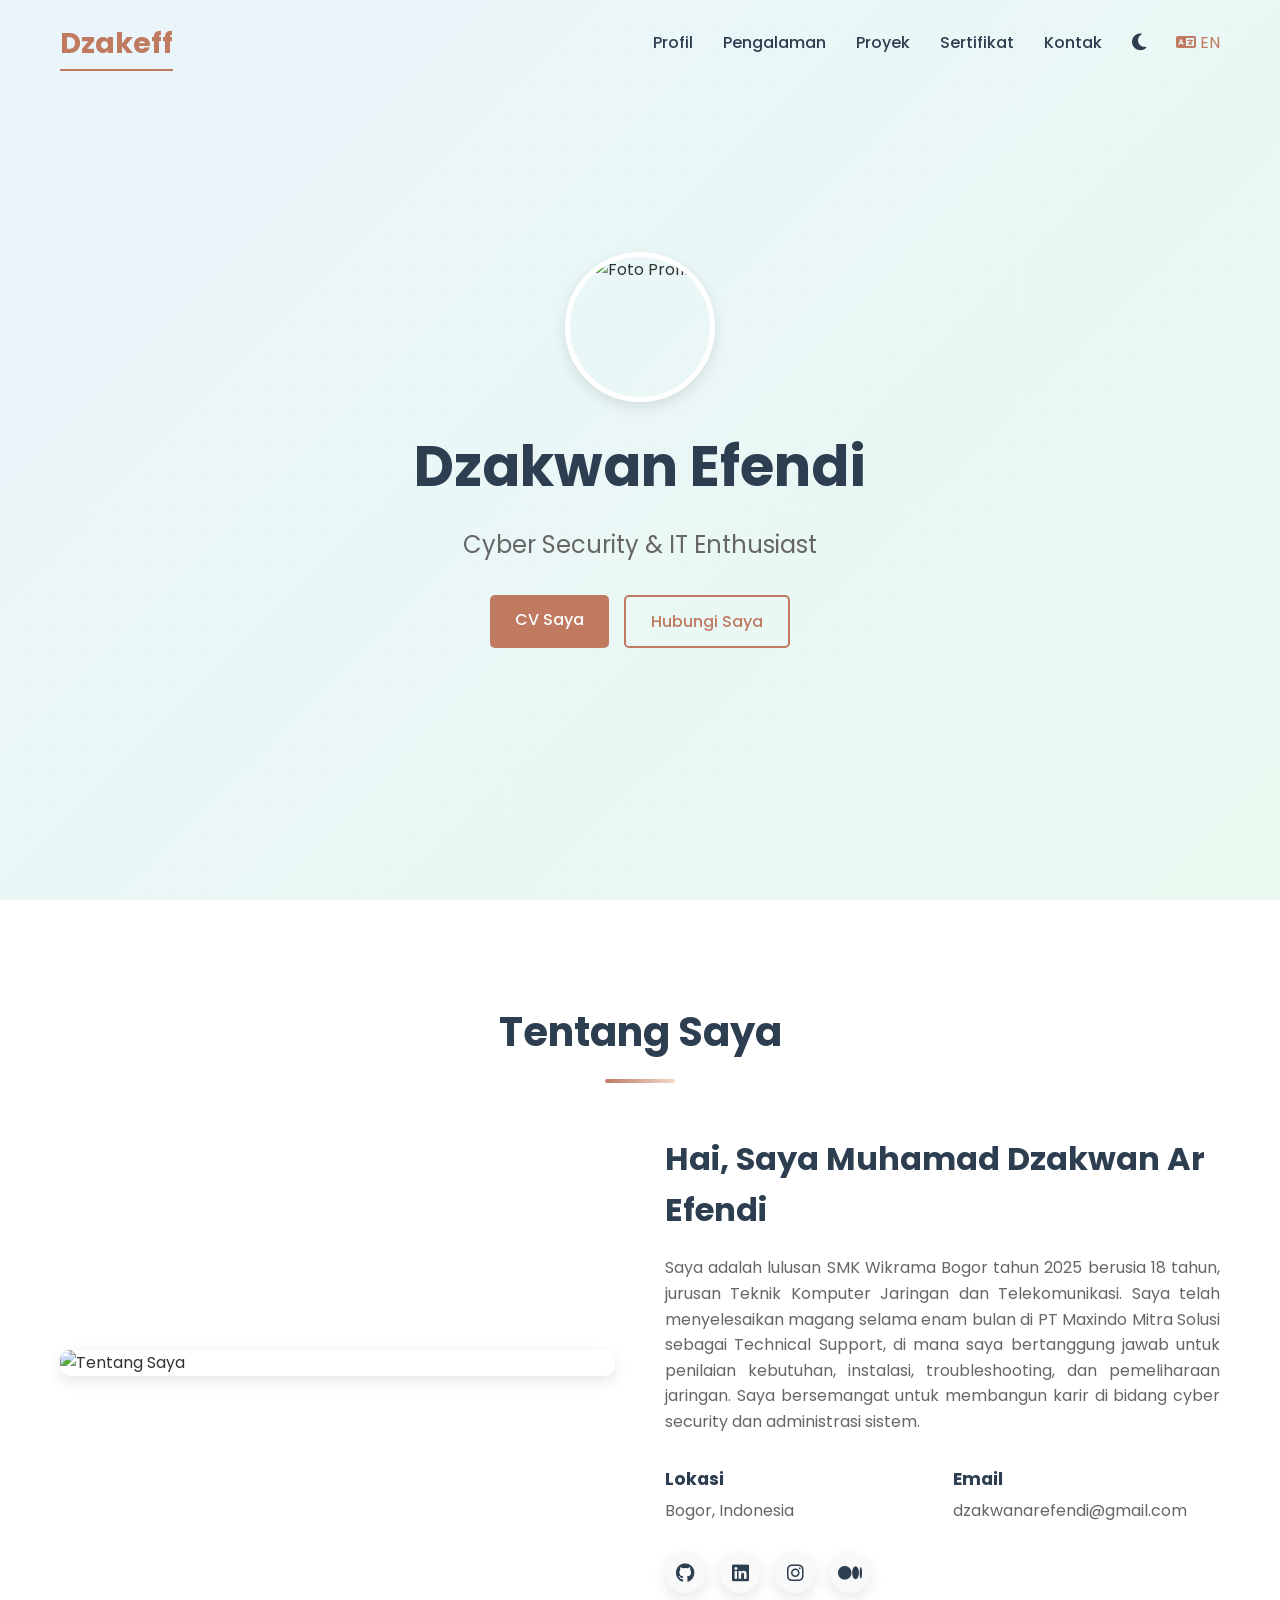
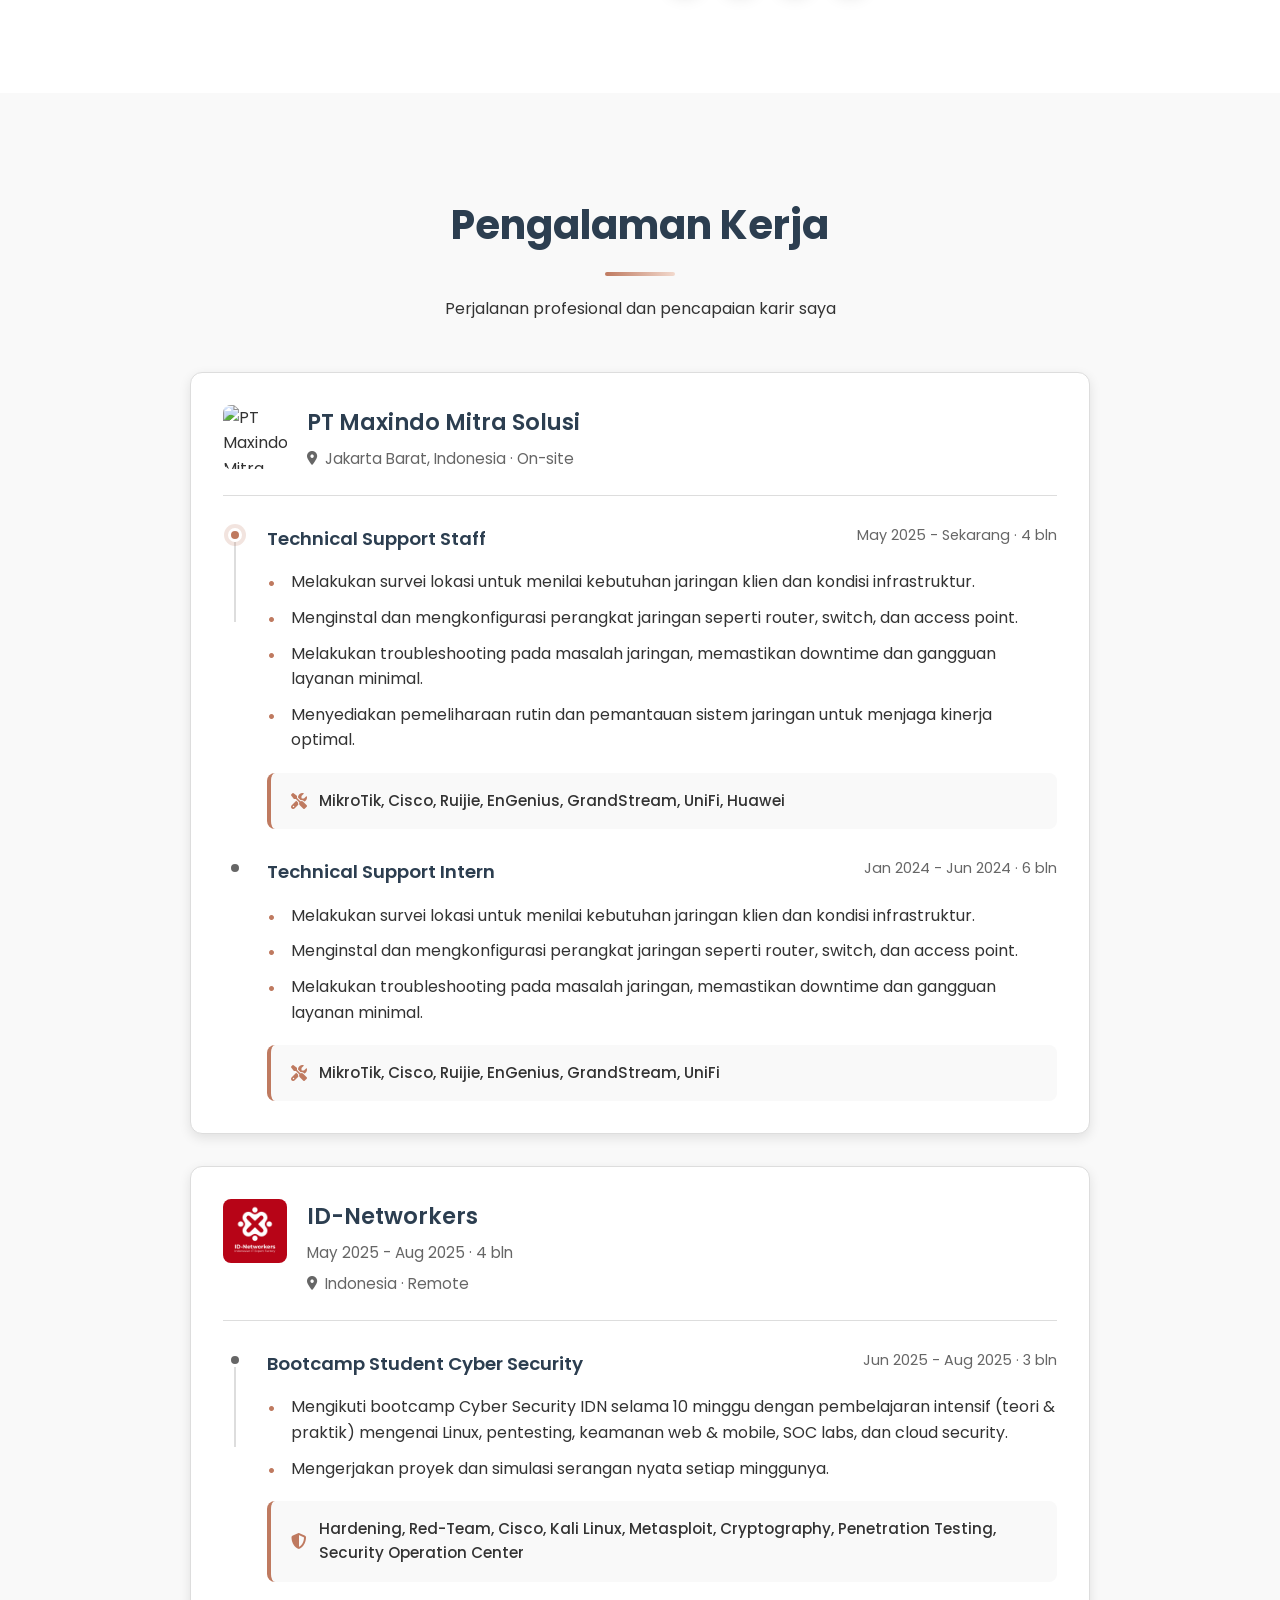
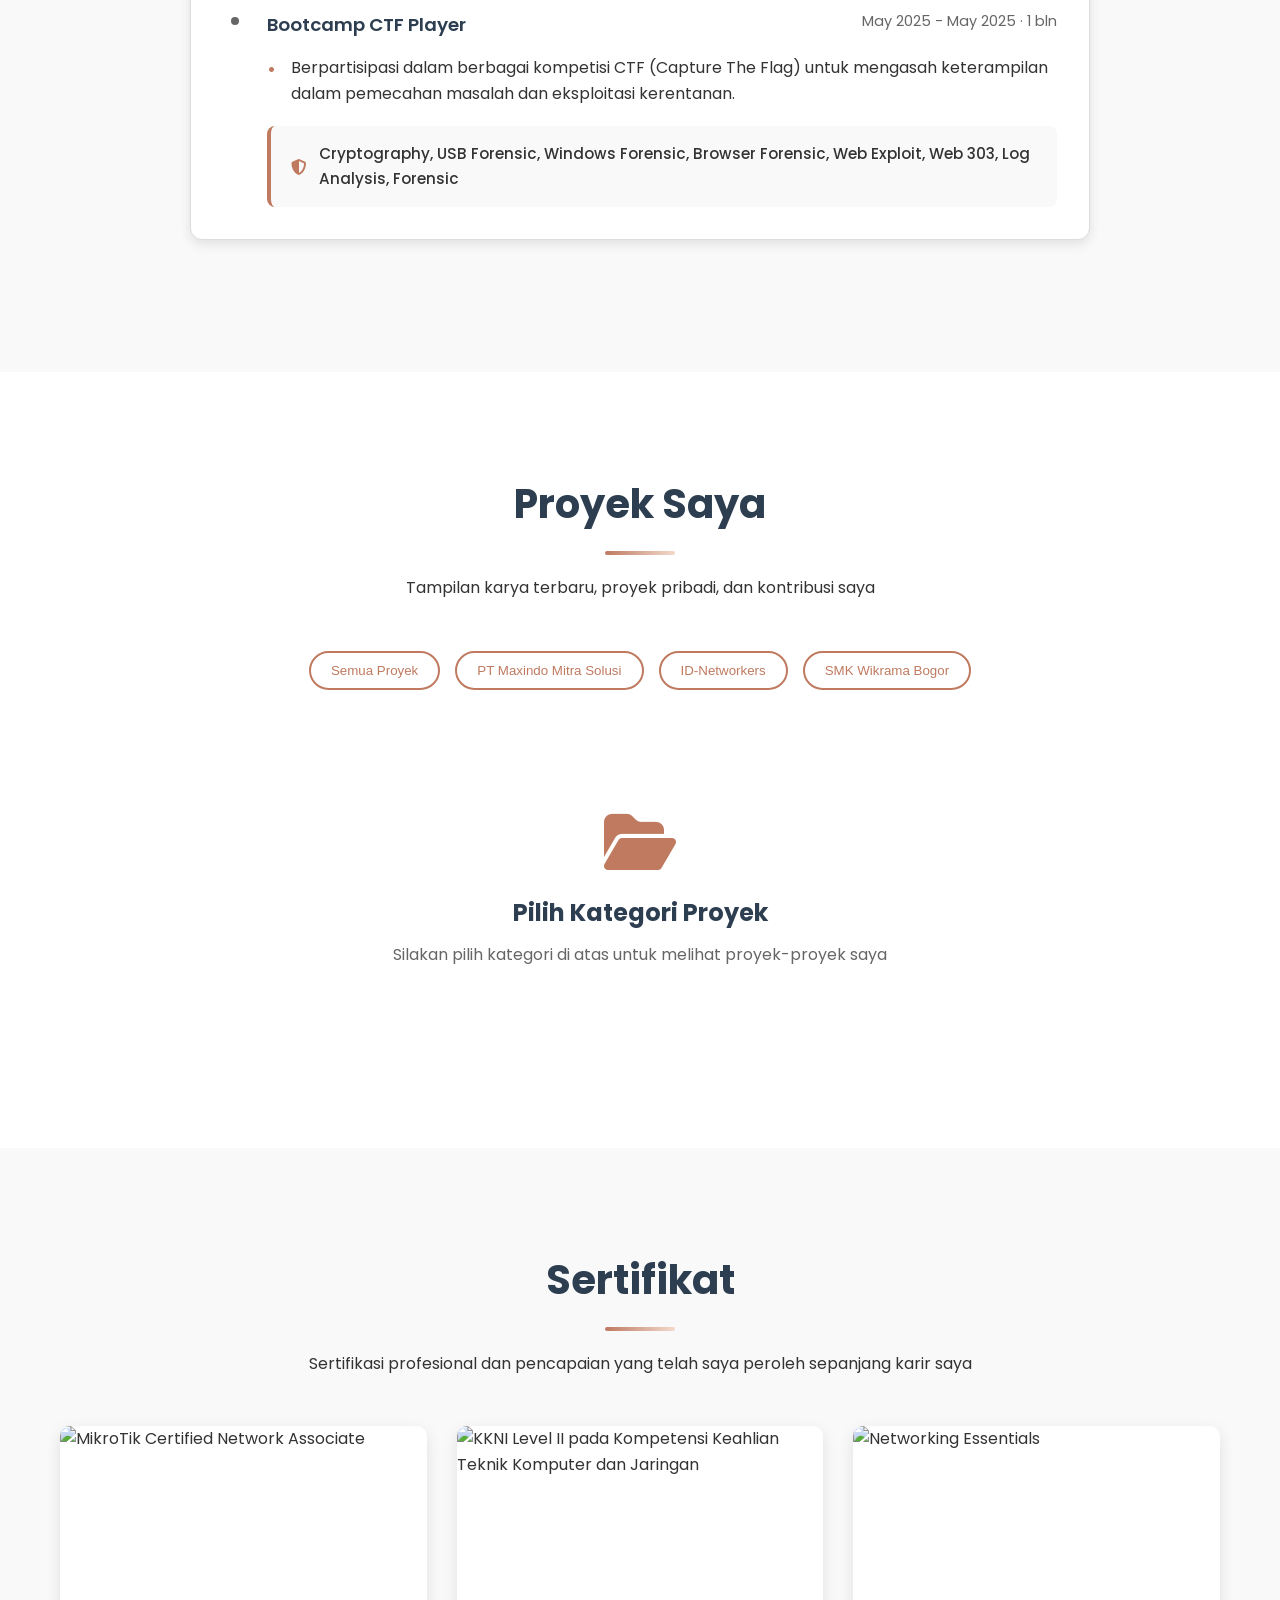
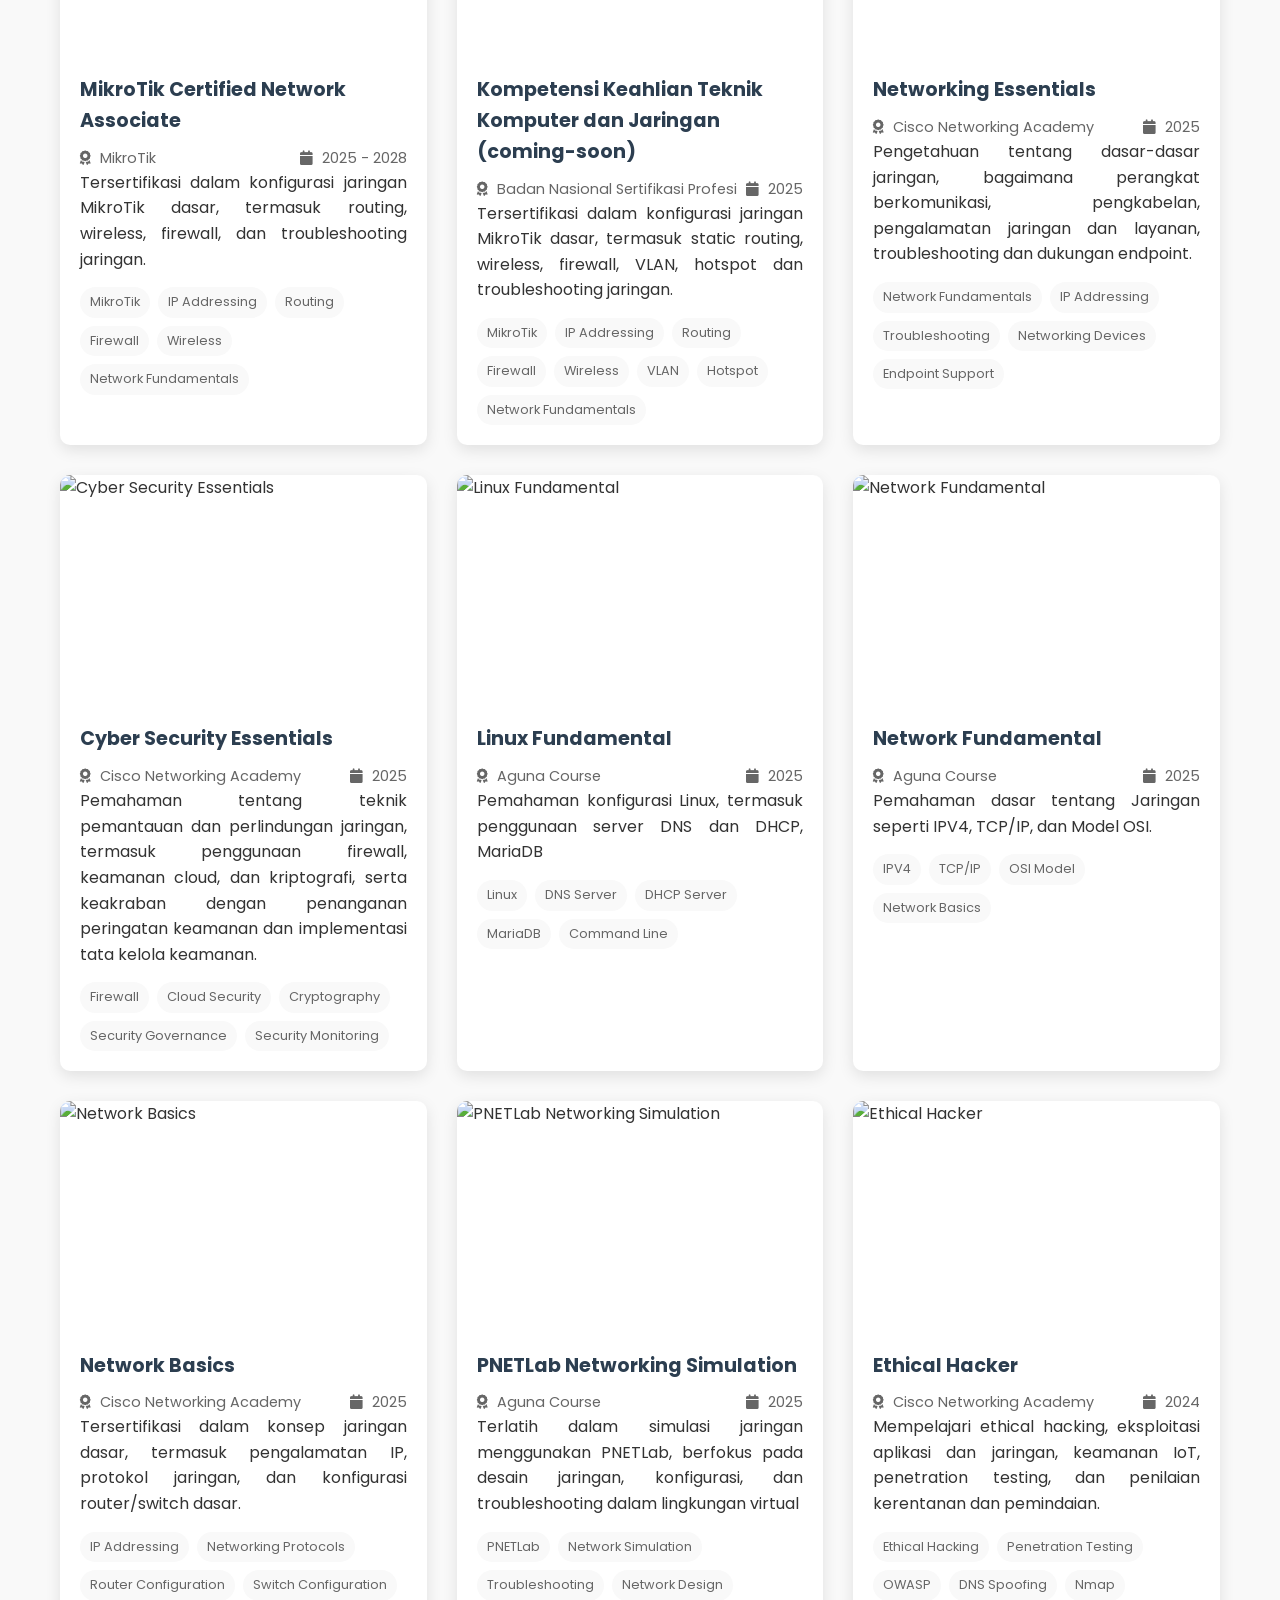
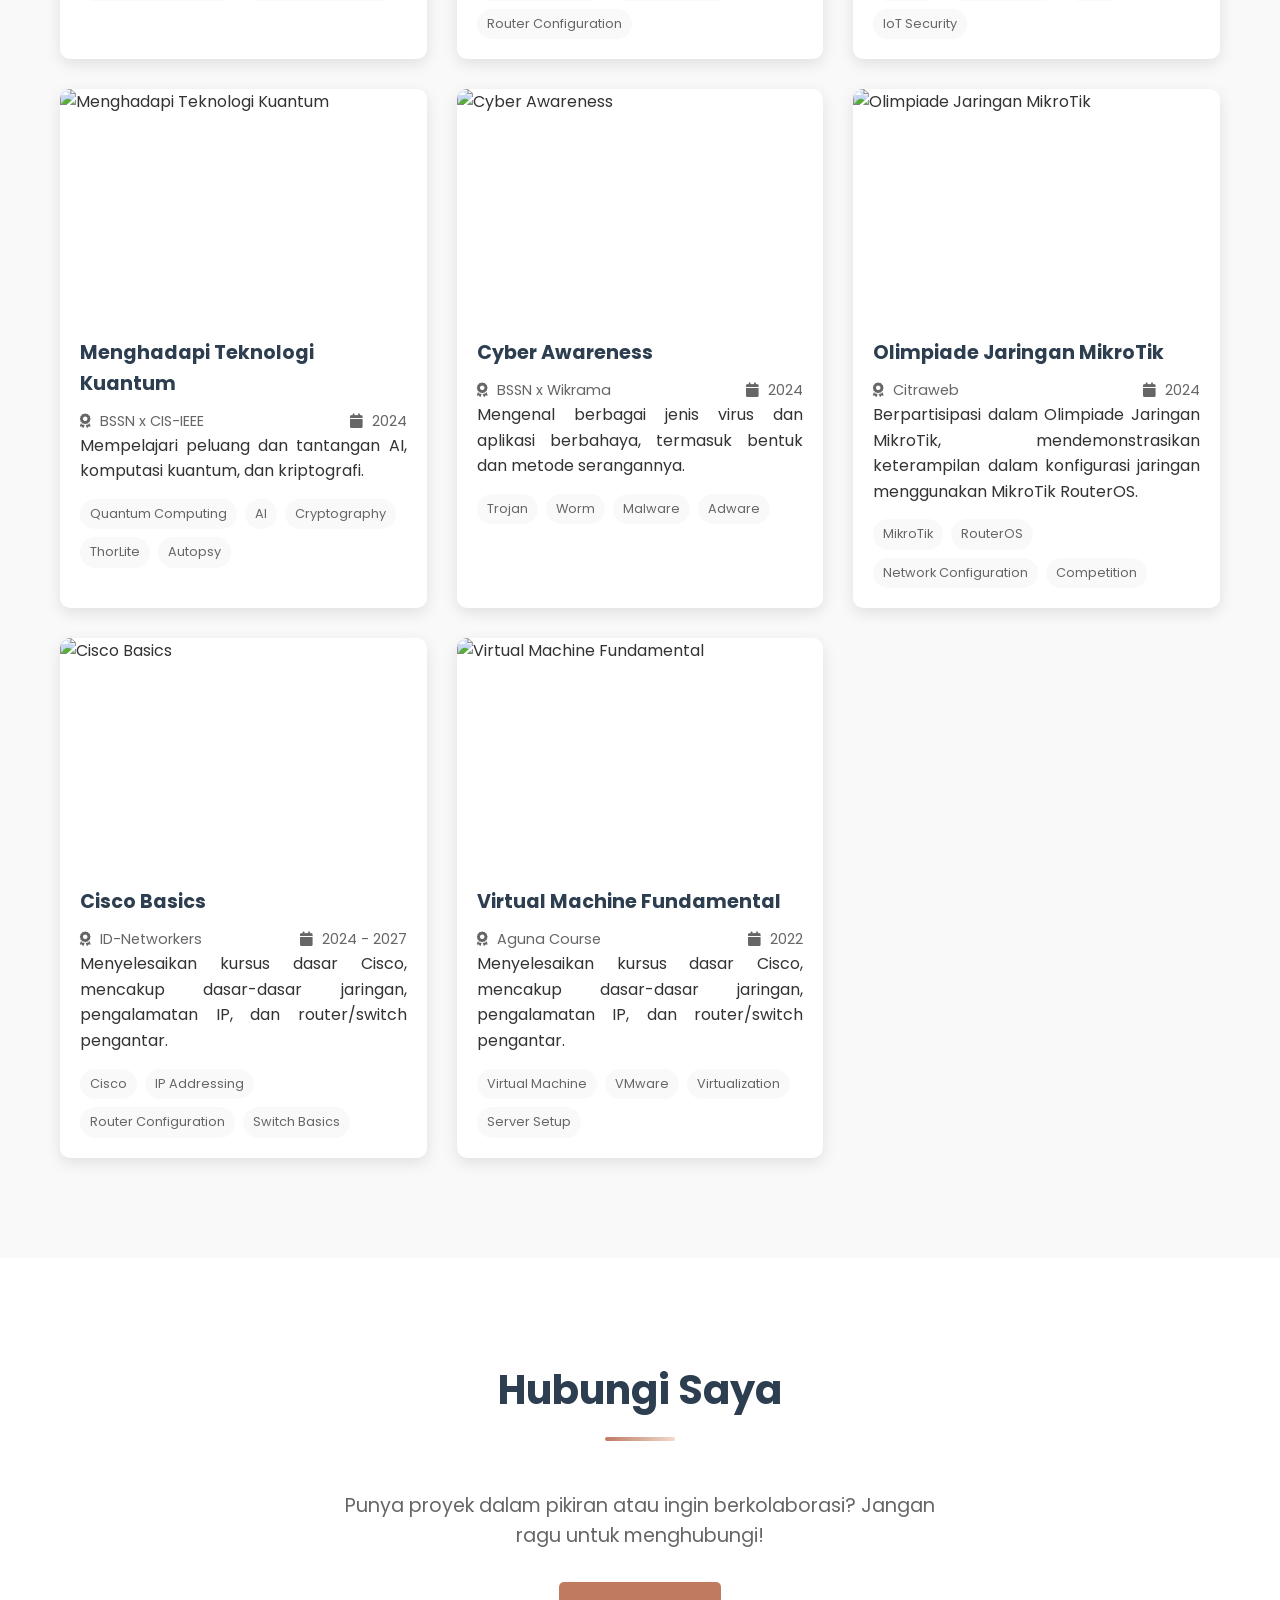
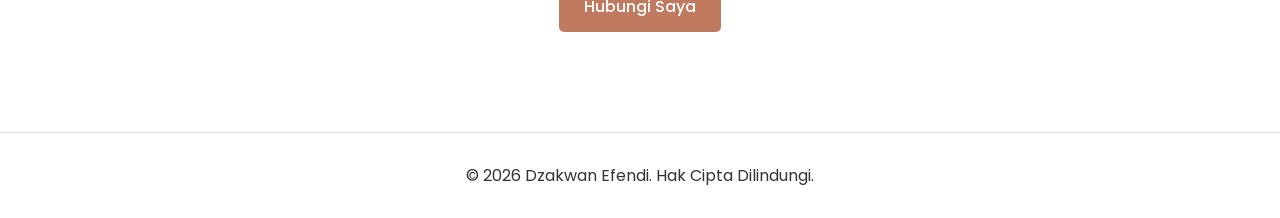
==== commit cf85e70e: "Update pengalaman dan proyek." ====
--- a/index.html
+++ b/index.html
@@ -46,11 +46,6 @@
                     <a href="#contact" class="btn btn-outline">Hubungi Saya</a>
                 </div>
             </div>
-            <div class="scroll-down">
-                <a href="#profile">
-                    <i class="fas fa-chevron-down"></i>
-                </a>
-            </div>
         </div>
     </section>
 
@@ -362,11 +357,11 @@
                 <div class="projects-grid">
                     <div class="project-card" data-category="idnetworkers" data-project-index="0">
                         <div class="project-image">
-                            <img src="img/Project/IDN Bootcamp.png" alt="ID-Networkers Bootcamp Project">
+                            <img src="img/Project/CTF.png" alt="ID-Networkers Bootcamp Project">
                             <div class="overlay">
                                 <h3>ID-Networkers Bootcamp Project</h3>
                                 <div class="project-links">
-                                    <a href="Belum bikin drivenya" target="_blank" class="btn btn-sm"><i class="fas fa-external-link-alt"></i> Proyek</a>                                 
+                                    <a href="https://drive.google.com/drive/folders/1zEIAGnsU5Bd2Oe4xRJV9uzyqmefUlln1?usp=sharing" target="_blank" class="btn btn-sm"><i class="fas fa-external-link-alt"></i> Proyek</a>                                 
                                 </div>
                             </div>
                         </div>
@@ -374,7 +369,7 @@
                             <h3>ID-Networkers Bootcamp Catch The Flag Challenge</h3>
                             <p>Partisipasi dalam tantangan Capture The Flag (CTF) selama bootcamp Cyber Security IDN, berfokus pada pengujian penetrasi, eksploitasi kerentanan, dan penguatan sistem. Mengerjakan berbagai tantangan dan simulasi serangan untuk meningkatkan keterampilan keamanan siber.</p>
                             <div class="project-details">
-                                <div class="project-date"><i class="fas fa-calendar"></i> 2025 - ID-Networkers</div>
+                                <div class="project-date"><i class="fas fa-calendar"></i> 2025 - IDN</div>
                             </div>
                             <div class="project-tags">
                                 <span>Cryptography</span>
--- a/css/style.css
+++ b/css/style.css
@@ -1157,6 +1157,28 @@
     width: 12px;
     height: 12px;
   }
+  /* Center company info text on mobile only */
+  .company-header {
+    flex-direction: column;
+    gap: 16px;
+    text-align: center;
+    align-items: center;
+  }
+
+  .company-info {
+    text-align: center;
+    width: 100%;
+  }
+
+  .company-info h3,
+  .company-duration,
+  .company-location {
+    text-align: center !important;
+  }
+
+  .company-location {
+    justify-content: center !important;
+  }
 }
 
 @media (max-width: 576px) {
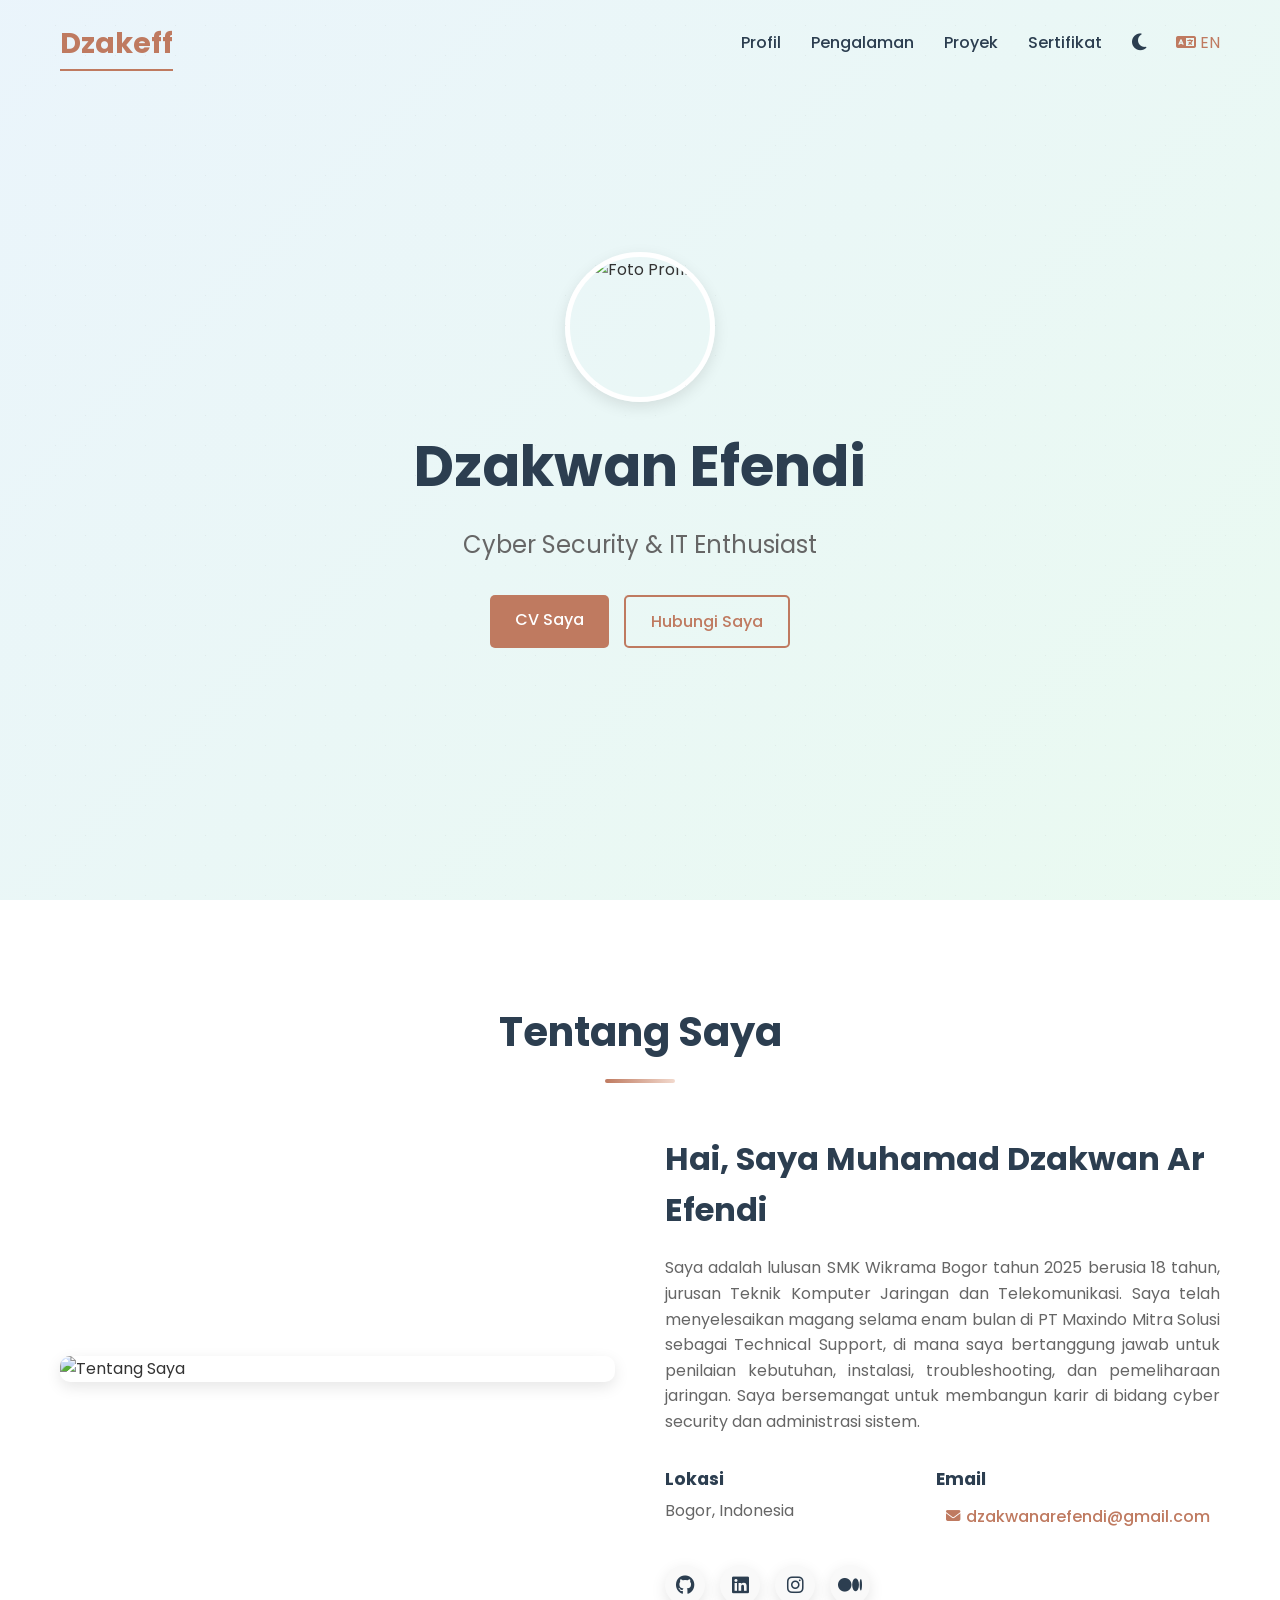
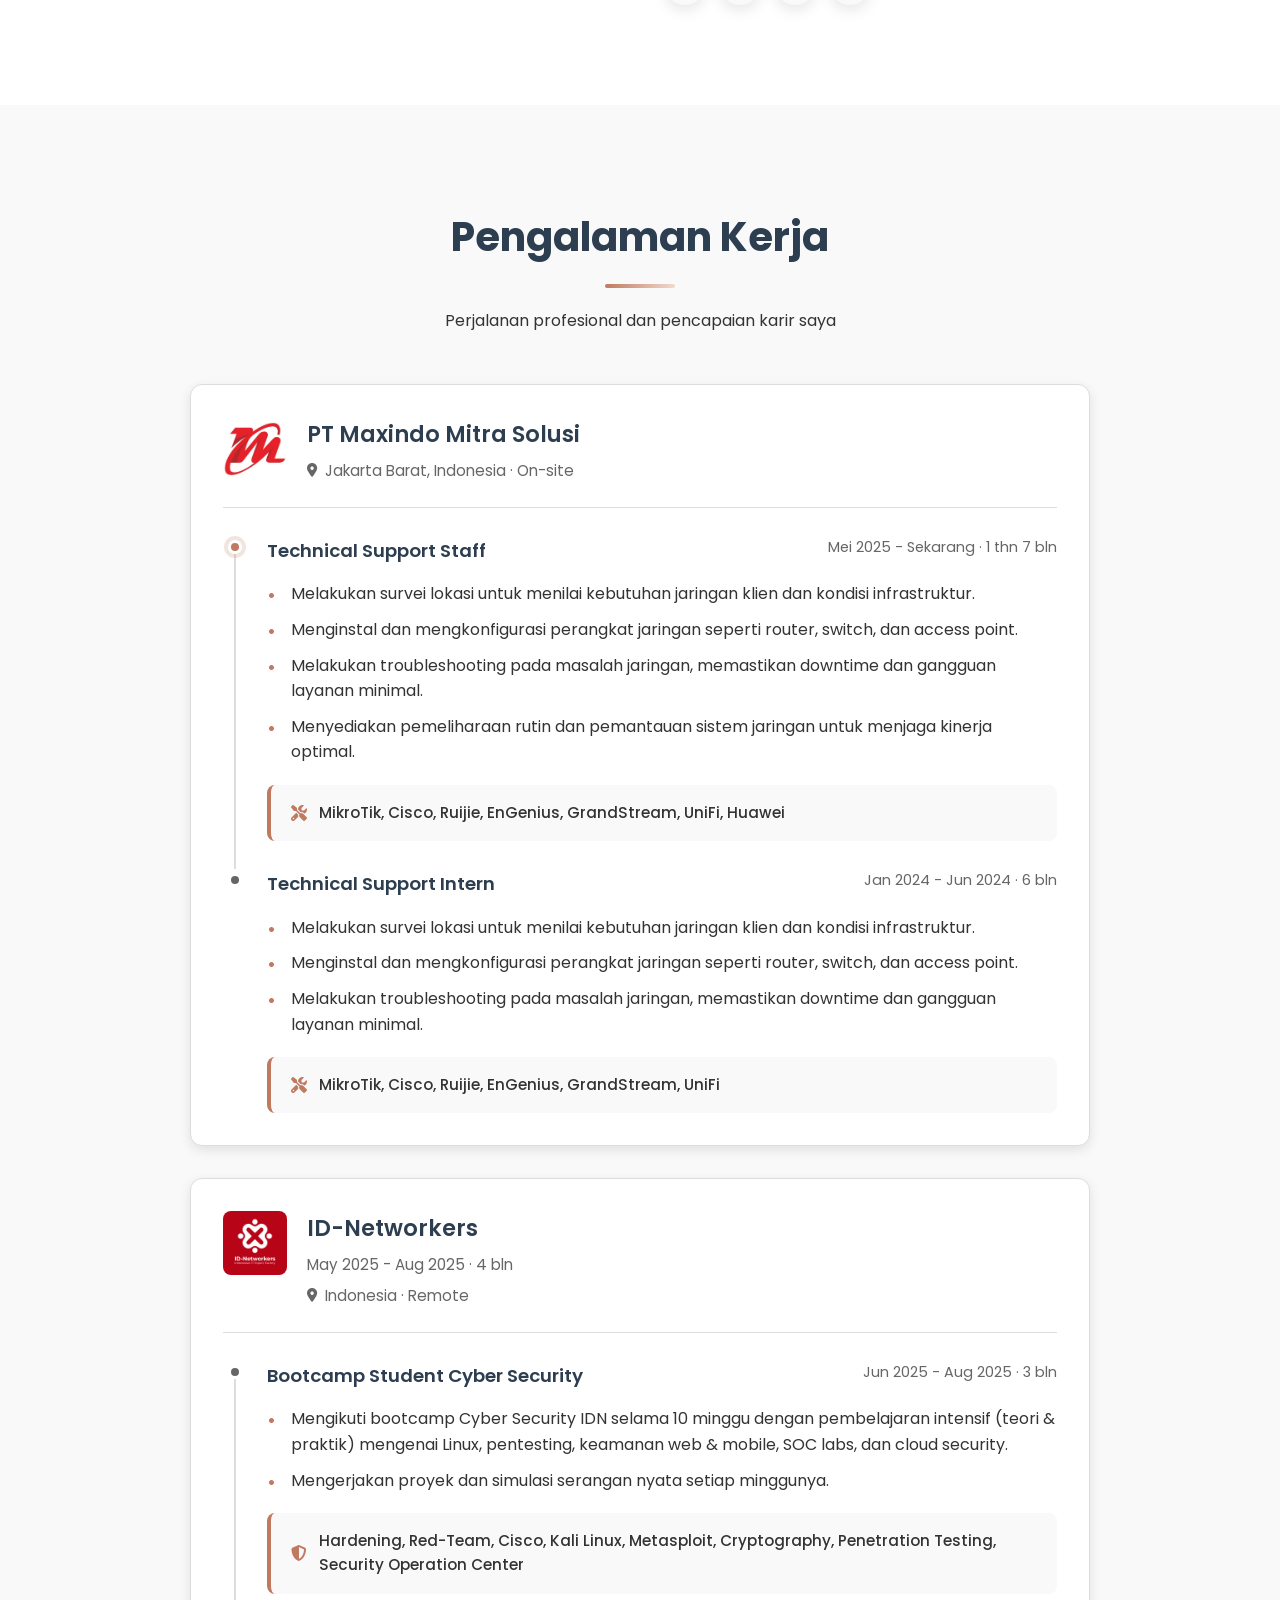
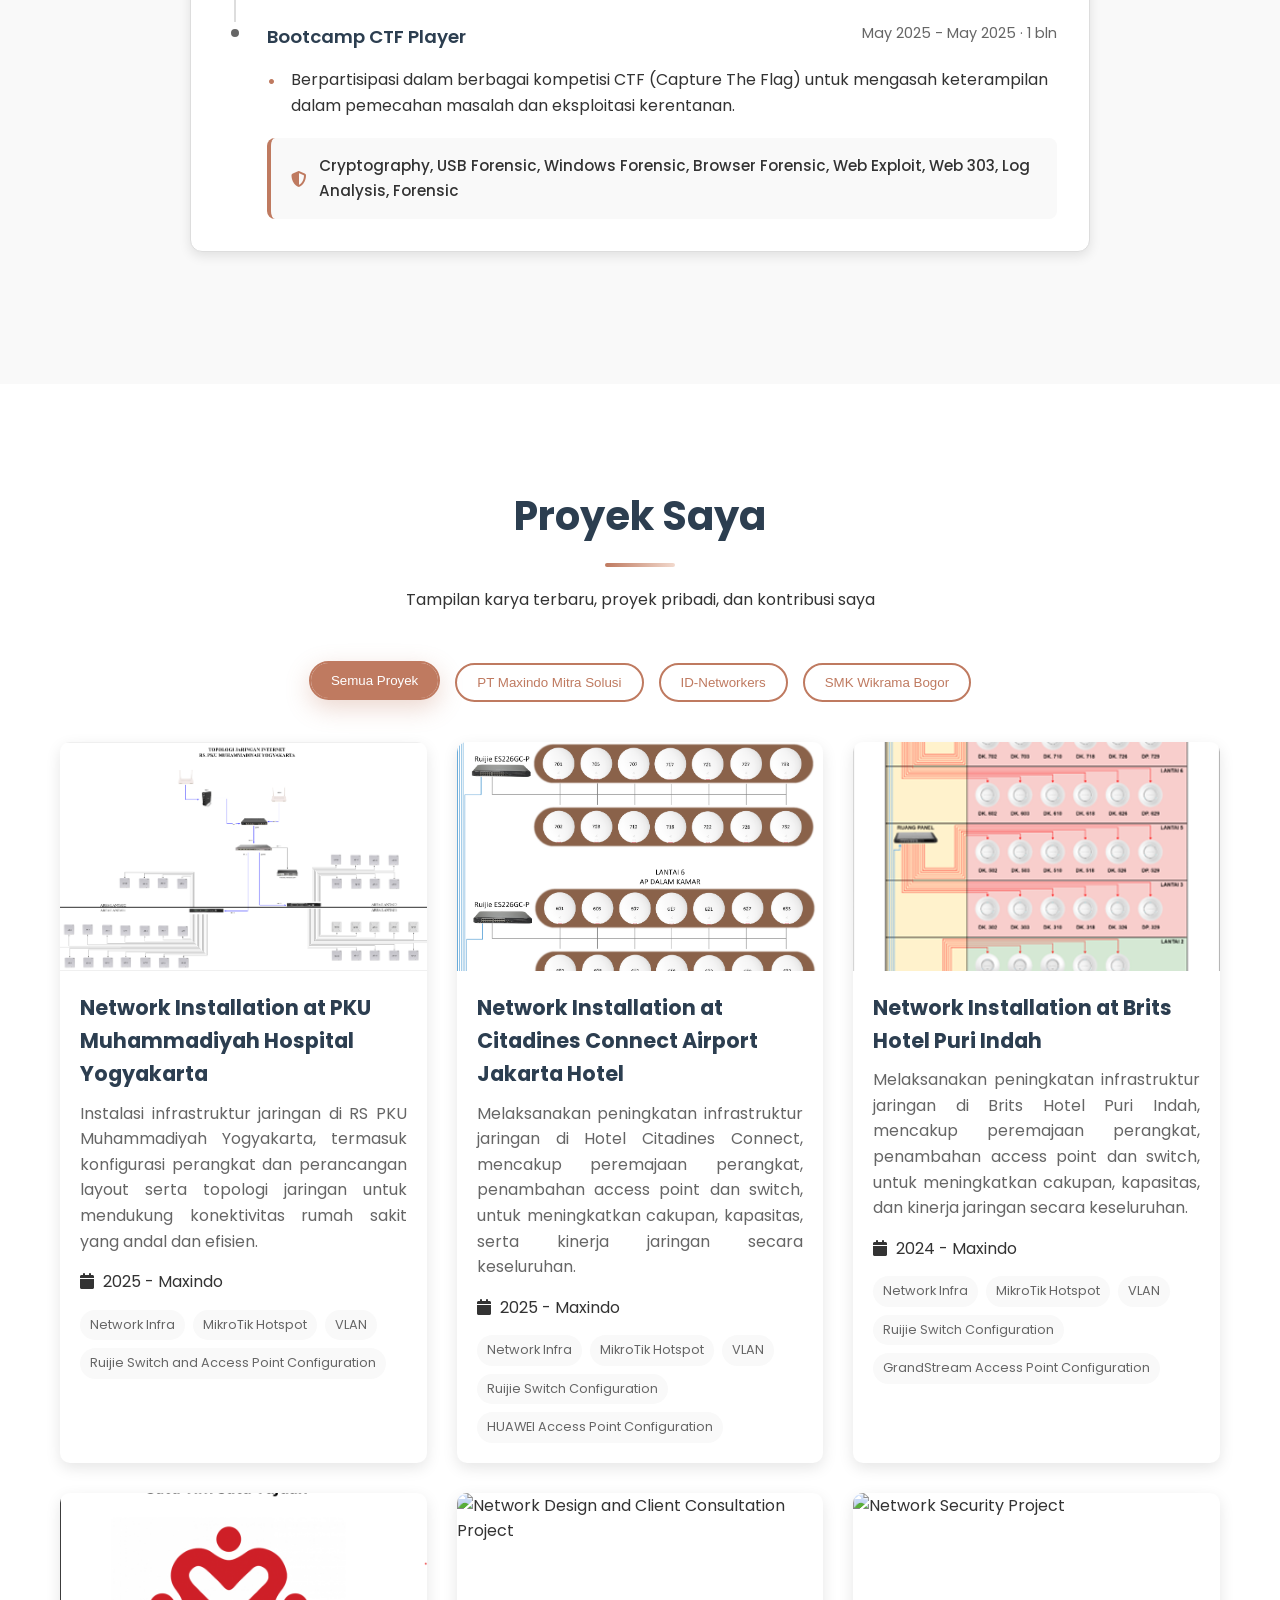
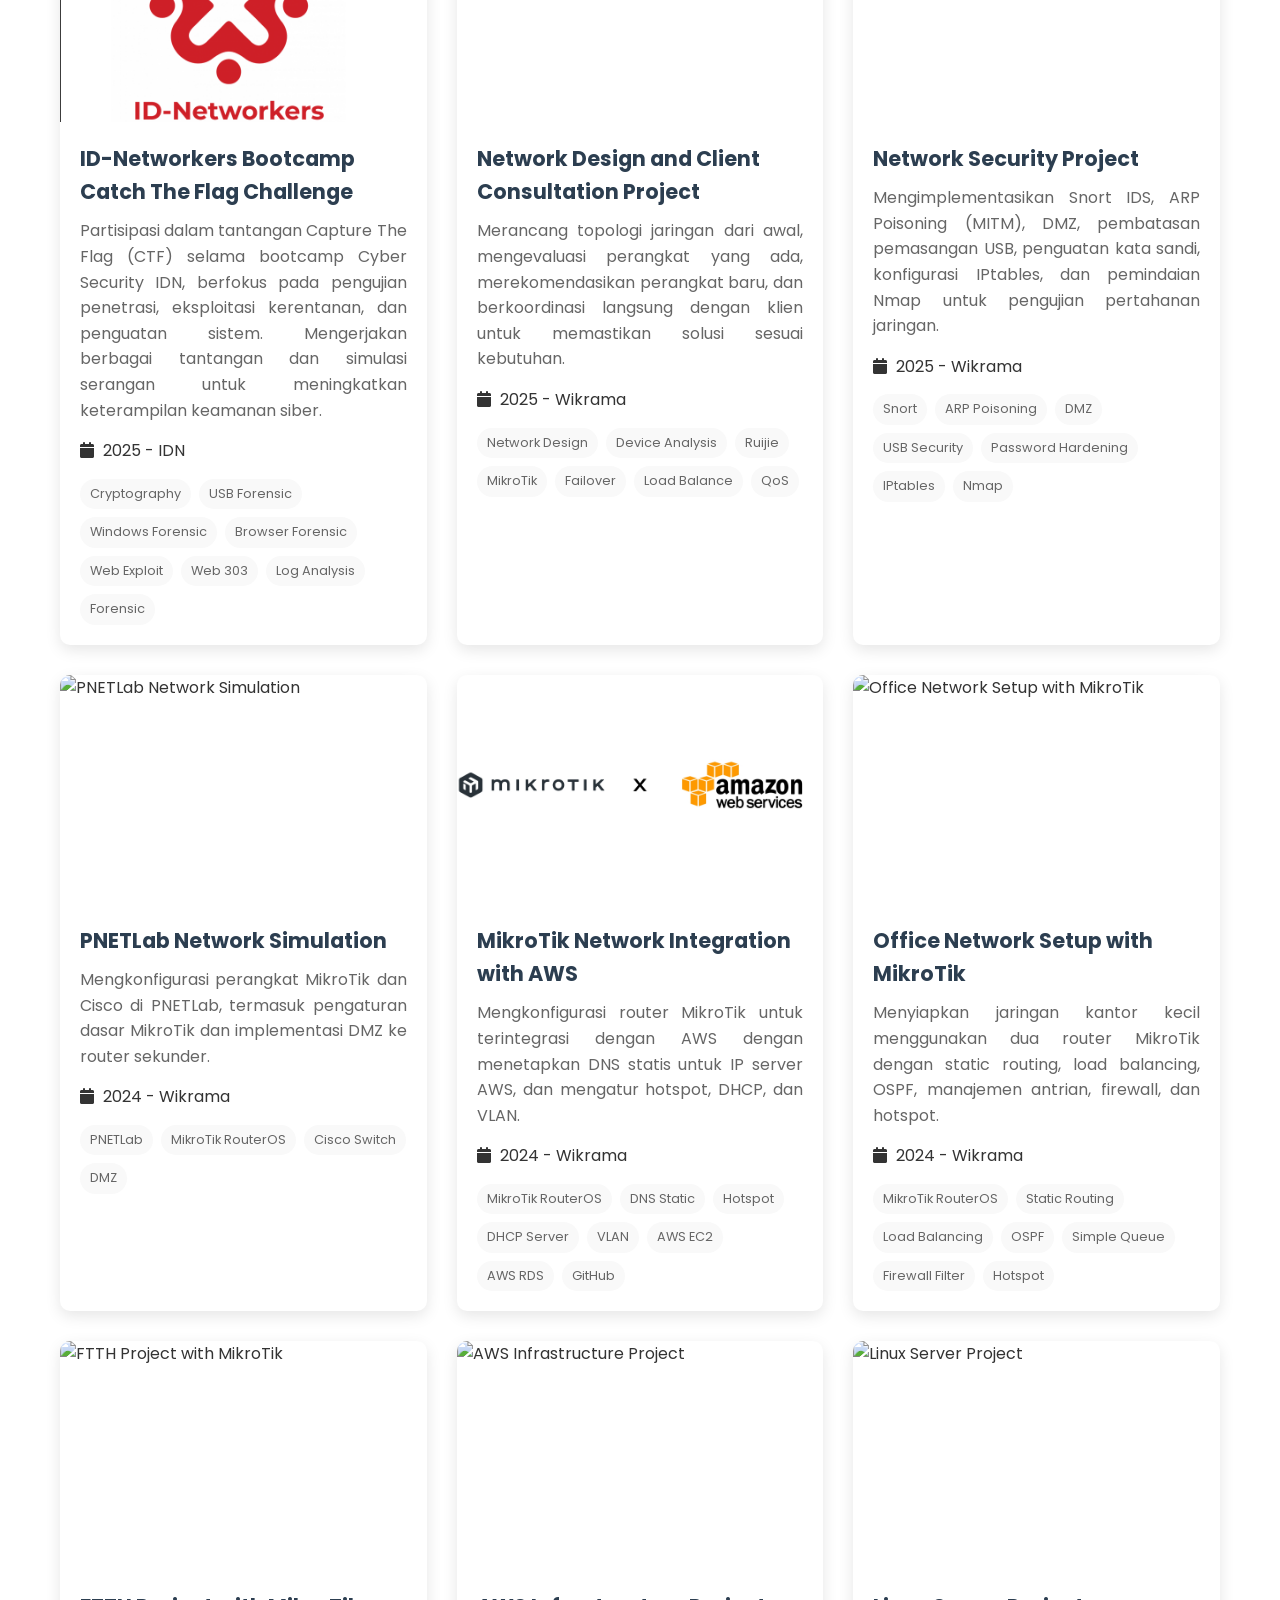
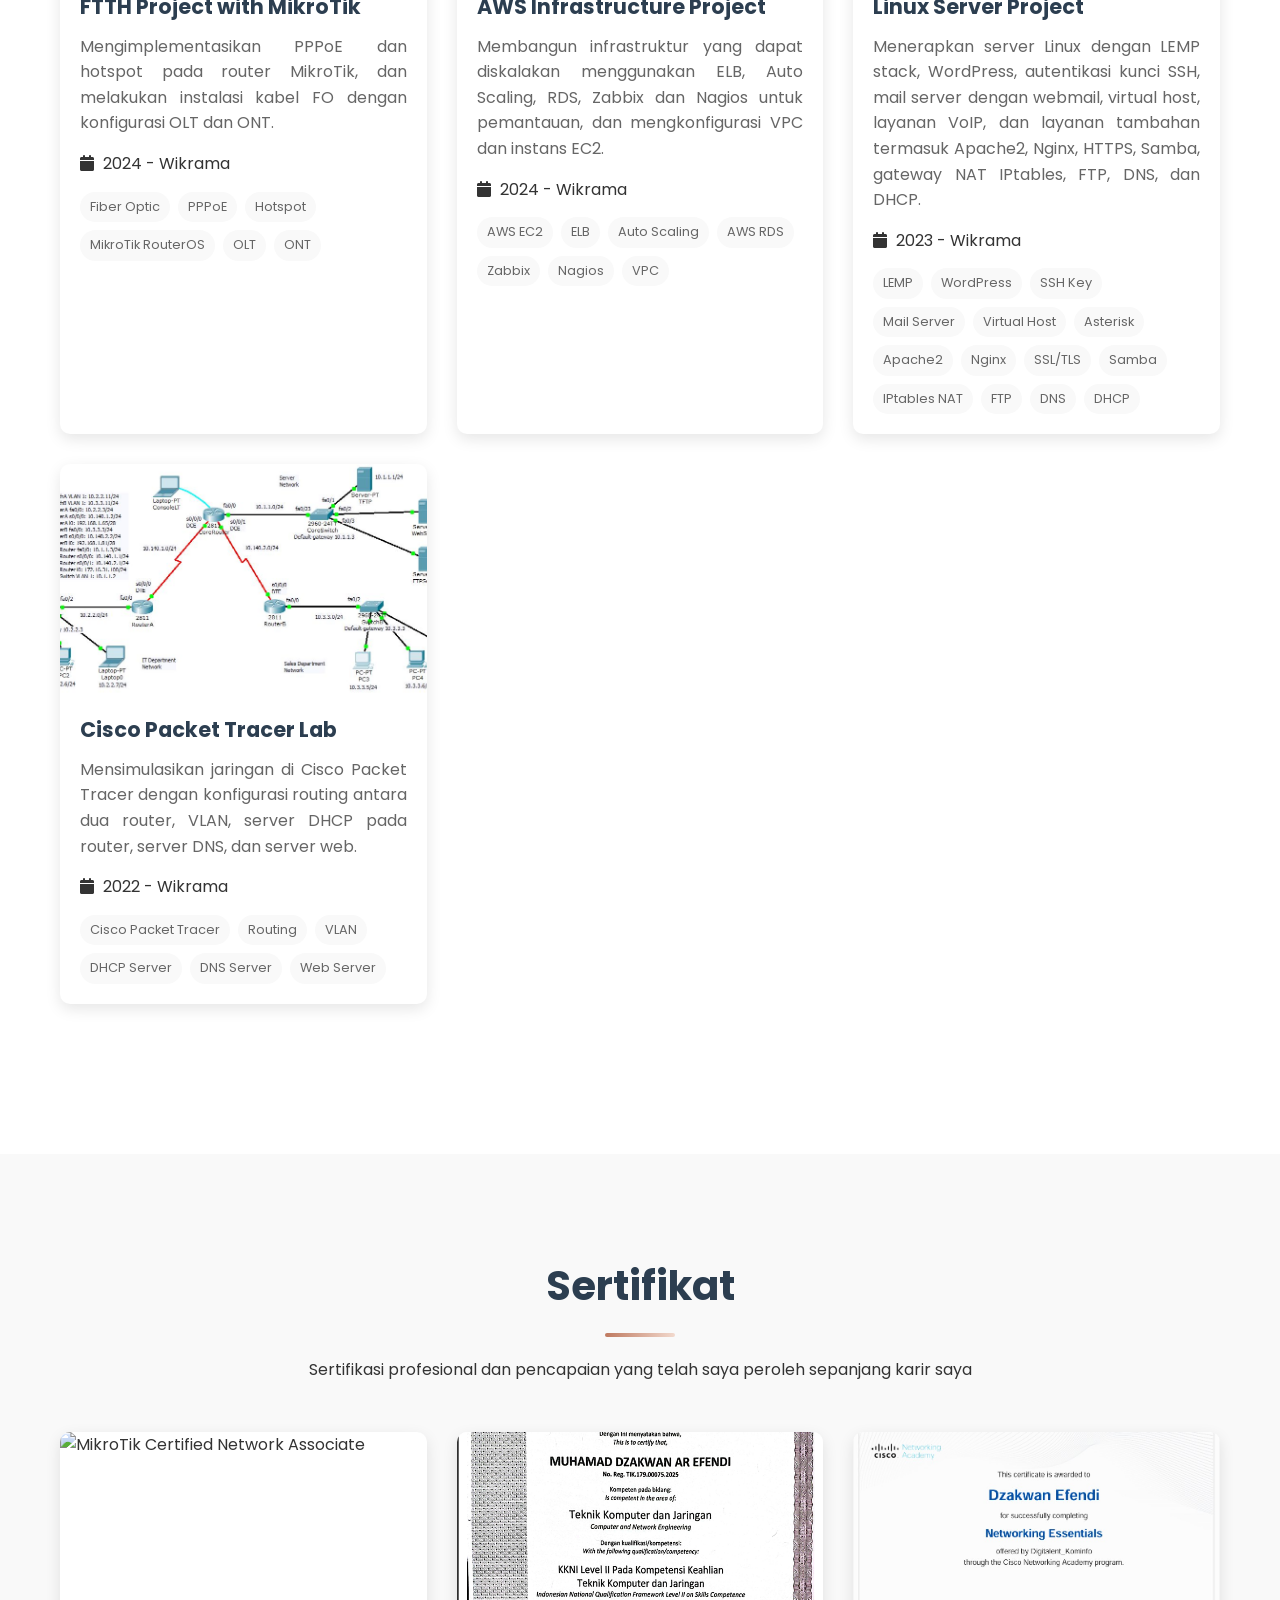
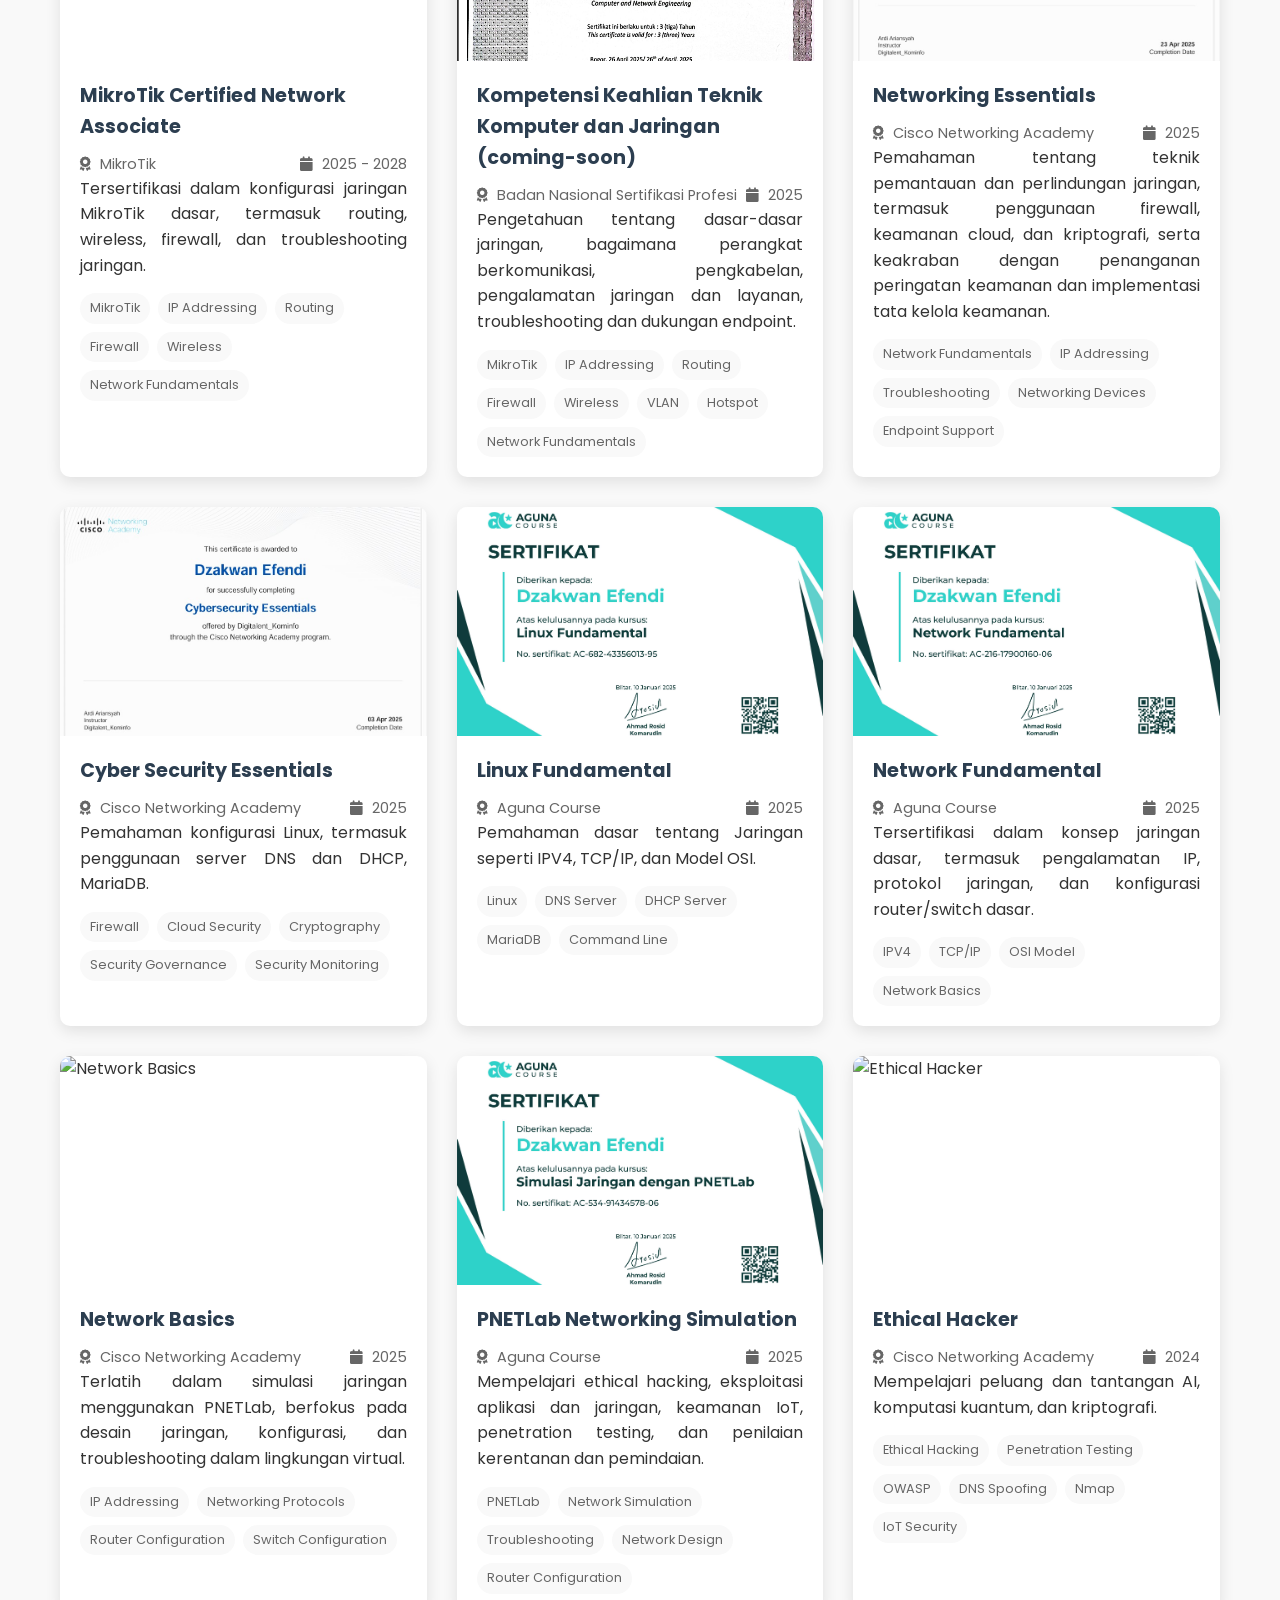
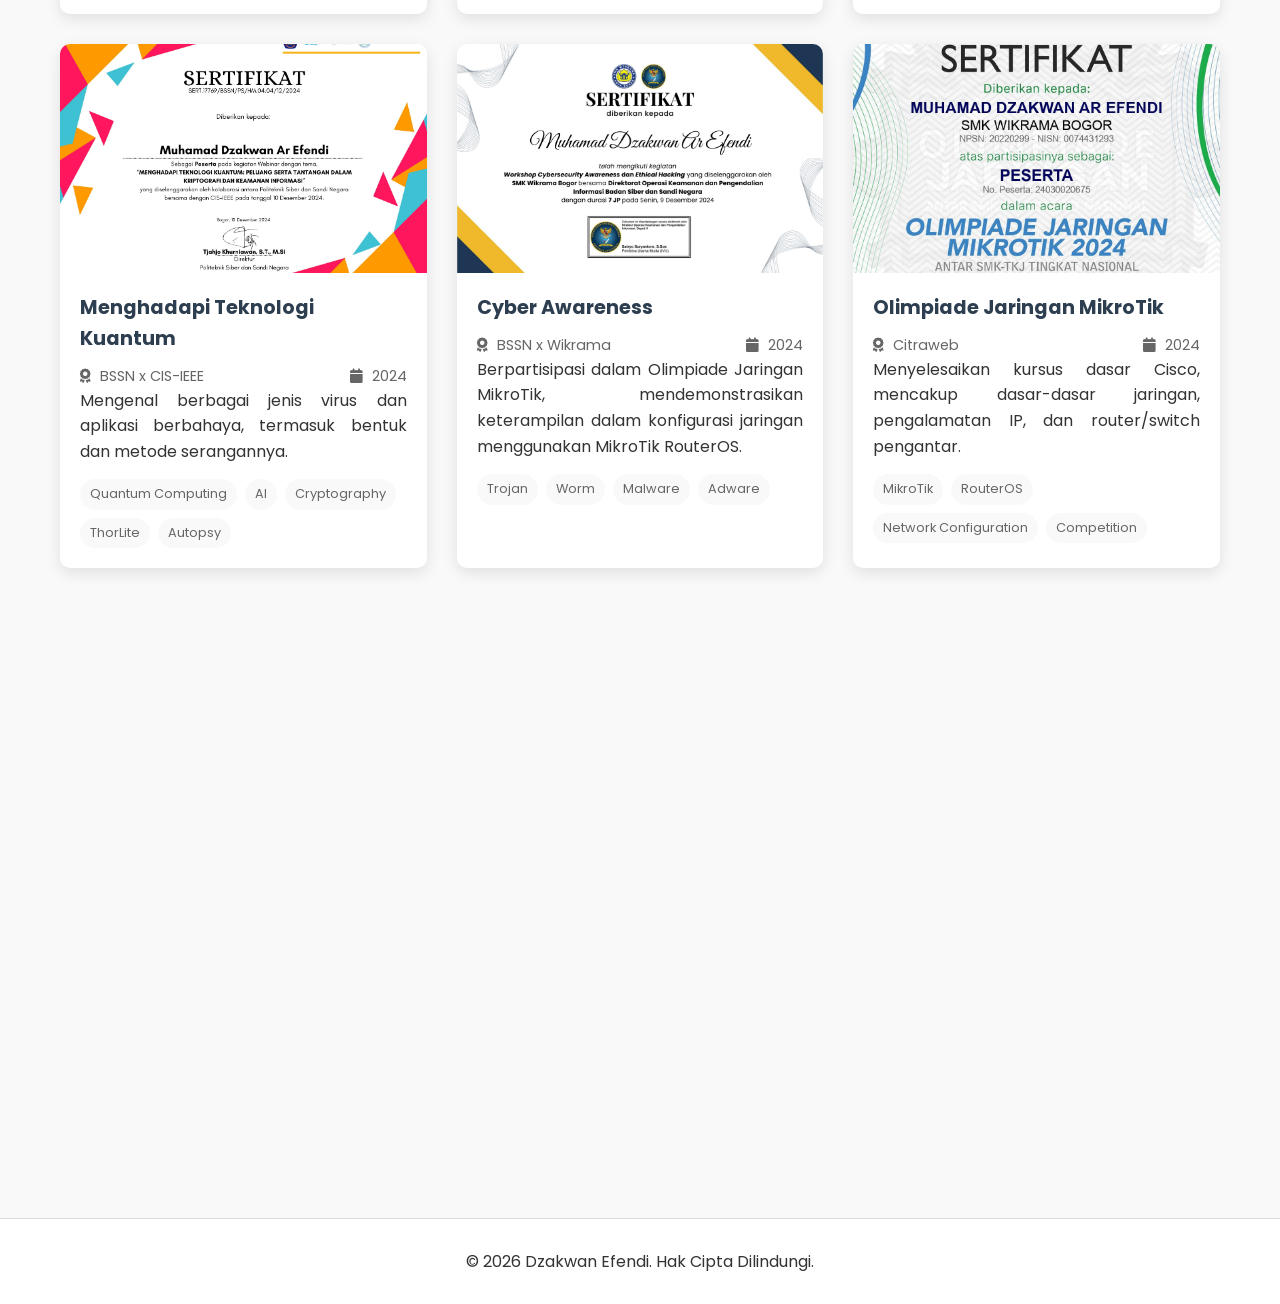
==== commit 3988a682: "Rombak kabeh lah pokoknya" ====
--- a/index.html
+++ b/index.html
@@ -4,6 +4,19 @@
     <meta charset="UTF-8">
     <meta name="viewport" content="width=device-width, initial-scale=1.0">
     <title id="website-title">Dzakwan - Portofolio</title>
+
+    <!-- SEO Meta Tags -->
+    <meta name="description" content="Portofolio Muhamad Dzakwan Ar Efendi - Cyber Security & IT Enthusiast. Technical Support di PT Maxindo Mitra Solusi, lulusan SMK Wikrama Bogor.">
+    <meta name="keywords" content="Dzakwan, Cyber Security, IT, Network, MikroTik, Technical Support, Portofolio">
+    <meta name="author" content="Muhamad Dzakwan Ar Efendi">
+
+    <!-- Open Graph -->
+    <meta property="og:title" content="Dzakwan Efendi - Cyber Security & IT Enthusiast">
+    <meta property="og:description" content="Portofolio Muhamad Dzakwan Ar Efendi - Cyber Security & IT Enthusiast.">
+    <meta property="og:url" content="https://dzakeff.github.io">
+    <meta property="og:type" content="website">
+    <meta property="og:image" content="https://dzakeff.github.io/img/Foto-Dzakwan.jpg">
+
     <link rel="stylesheet" href="css/style.css">
     <!-- Font Awesome for icons -->
     <link rel="stylesheet" href="https://cdnjs.cloudflare.com/ajax/libs/font-awesome/6.5.0/css/all.min.css">
@@ -25,7 +38,7 @@
                 <li><a href="#experience" class="nav-link">Pengalaman</a></li>
                 <li><a href="#projects" class="nav-link">Proyek</a></li>
                 <li><a href="#certificates" class="nav-link">Sertifikat</a></li>
-                <li><a href="#contact" class="nav-link">Kontak</a></li>
+                <!-- <li><a href="#contact" class="nav-link">Kontak</a></li> -->
                 <li><a href="#" class="theme-toggle"><i class="fas fa-moon"></i></a></li>
                 <li><a href="#" class="language-toggle" title="Change Language"><i class="fas fa-language"></i></a></li>
             </ul>
@@ -37,13 +50,13 @@
         <div class="container">
             <div class="hero-content">
                 <div class="profile-image">
-                    <img src="img/Foto-Dzakwan.jpg" alt="Foto Profil">
+                    <img src="img/Foto-Dzakwan.jpg" alt="Foto Profil" loading="eager">
                 </div>
                 <h1>Dzakwan Efendi</h1>
                 <p class="subtitle">Cyber Security & IT Enthusiast</p>
                 <div class="hero-buttons">
-                    <a href="/Documents/CV Muhamad Dzakwan Ar Efendi - Indonesia (Cyber).pdf" class="btn btn-primary" id="cv-download-btn" target="_blank">CV Saya</a>
-                    <a href="#contact" class="btn btn-outline">Hubungi Saya</a>
+                    <a href="/Documents/CV Muhamad Dzakwan Ar Efendi - Indonesia (Cyber).pdf" class="btn btn-primary" id="cv-download-btn" target="_blank" rel="noopener noreferrer">CV Saya</a>
+                    <a href="#profile" class="btn btn-outline scroll-to-email">Hubungi Saya</a>
                 </div>
             </div>
         </div>
@@ -58,26 +71,29 @@
             </div>
             <div class="profile-content">
                 <div class="profile-image">
-                    <img src="img/DSC00209-Enhanced-NR.JPG" alt="Tentang Saya">
+                    <img src="img/DSC00209-Enhanced-NR.JPG" alt="Tentang Saya" loading="lazy">
                 </div>
                 <div class="profile-text">
                     <h3>Hai, Saya Muhamad Dzakwan Ar Efendi</h3>
                     <p>Saya adalah lulusan SMK Wikrama Bogor tahun 2025 berusia 18 tahun, jurusan Teknik Komputer Jaringan dan Telekomunikasi. Saya telah menyelesaikan magang selama enam bulan di PT Maxindo Mitra Solusi sebagai Technical Support, di mana saya bertanggung jawab untuk penilaian kebutuhan, instalasi, troubleshooting, dan pemeliharaan jaringan. Saya bersemangat untuk membangun karir di bidang cyber security dan administrasi sistem.</p>
                     <div class="profile-info">
                         <div class="info-item">
-                            <h4>Lokasi</h4>
-                            <p>Bogor, Indonesia</p>
-                        </div>
-                        <div class="info-item">
+                            <h4 data-label="location">Lokasi</h4>
+                            <p data-label="location-value">Bogor, Indonesia</p>
+                        </div>
+                        <div class="info-item" id="Email">
                             <h4>Email</h4>
-                            <p>dzakwanarefendi@gmail.com</p>
+                            <a href="mailto:dzakwanarefendi@gmail.com" class="email-btn">
+                                <i class="fas fa-envelope"></i>
+                                dzakwanarefendi@gmail.com
+                            </a>
                         </div>
                         <div class="info-item social-item">
                             <div class="social-icons">
-                                <a href="https://github.com/Dzakeff" target="_blank" title="GitHub"><i class="fab fa-github"></i></a>
-                                <a href="https://www.linkedin.com/in/dzakwanefendi/" target="_blank" title="LinkedIn"><i class="fab fa-linkedin"></i></a>
-                                <a href="https://instagram.com/dzakeff" target="_blank" title="Instagram"><i class="fab fa-instagram"></i></a>
-                                <a href="https://medium.com/@dzakwanarefendi" target="_blank" title="Blog"><i class="fab fa-medium"></i></a>
+                                <a href="https://github.com/Dzakeff" target="_blank" rel="noopener noreferrer" title="GitHub"><i class="fab fa-github"></i></a>
+                                <a href="https://www.linkedin.com/in/dzakwanefendi/" target="_blank" rel="noopener noreferrer" title="LinkedIn"><i class="fab fa-linkedin"></i></a>
+                                <a href="https://instagram.com/dzakeff" target="_blank" rel="noopener noreferrer" title="Instagram"><i class="fab fa-instagram"></i></a>
+                                <a href="https://medium.com/@dzakwanarefendi" target="_blank" rel="noopener noreferrer" title="Blog"><i class="fab fa-medium"></i></a>
                             </div>
                         </div>
                     </div>
@@ -92,7 +108,7 @@
             <div class="section-header">
                 <h2>Pengalaman Kerja</h2>
                 <div class="underline"></div>
-                <p class="section-description" style="margin-top: 20px;">Perjalanan profesional dan pencapaian karir saya</p>
+                <p class="section-description">Perjalanan profesional dan pencapaian karir saya</p>
             </div>
         
             <div class="experience-timeline">
@@ -100,7 +116,7 @@
                 <div class="experience-company">
                     <div class="company-header">
                         <div class="company-logo">
-                            <img src="img/Pengalaman/Maxindo Logo.jpeg" alt="PT Maxindo Mitra Solusi">
+                            <img src="img/Pengalaman/Maxindo-Logo.jpeg" alt="PT Maxindo Mitra Solusi" loading="lazy">
                         </div>
                         <div class="company-info">
                             <h3 data-translate="company-maxindo">PT Maxindo Mitra Solusi</h3>
@@ -118,7 +134,7 @@
                             <div class="position-content">
                                 <div class="position-header">
                                     <h4 data-translate="position-tech-support-staff">Technical Support Staff</h4>
-                                    <span class="position-duration" data-translate="current-position-duration">May 2025 - Sekarang · 4 bln</span>
+                                    <span class="position-duration" data-start="2025-05" data-present="true">May 2025 - Sekarang · 10 bln</span>
                                 </div>
                                 <div class="position-description">
                                     <ul>
@@ -165,7 +181,7 @@
                 <div class="experience-company">
                     <div class="company-header">
                         <div class="company-logo">
-                            <img src="img/Pengalaman/Logo IDN.ID.jpeg" alt="ID-Networkers">
+                            <img src="img/Pengalaman/Logo-IDN.ID.jpeg" alt="ID-Networkers" loading="lazy">
                         </div>
                         <div class="company-info">
                             <h3 data-translate="company-idnetworkers">ID-Networkers</h3>
@@ -230,10 +246,10 @@
             <div class="section-header">
                 <h2>Proyek Saya</h2>
                 <div class="underline"></div>
-                <p class="section-description" style="margin-top: 20px;">Tampilan karya terbaru, proyek pribadi, dan kontribusi saya</p>
+                <p class="section-description">Tampilan karya terbaru, proyek pribadi, dan kontribusi saya</p>
             </div>
             
-            <!-- Project Filter Buttons -->
+            <!-- Project Filter Buttons (Desktop) -->
             <div class="project-filters">
                 <button class="filter-btn" data-filter="all">Semua Proyek</button>
                 <button class="filter-btn" data-filter="maxindo">PT Maxindo Mitra Solusi</button>
@@ -264,19 +280,24 @@
                 </div>
             </div>
 
+            <!-- Unified Projects Grid (for All Projects view) -->
+            <div class="projects-grid unified-grid" id="unifiedGrid" style="display: none;">
+                <!-- Projects will be cloned here via JavaScript -->
+            </div>
+
             <!-- PT Maxindo Mitra Solusi Projects -->
             <div class="project-category" data-category="maxindo" style="display: none;">
-                <div class="category-header">
+                <!-- <div class="category-header">
                     <h3><i class="fas fa-building"></i> Associated with PT Maxindo Mitra Solusi</h3>
-                </div>
+                </div> -->
                 <div class="projects-grid">
-                    <div class="project-card" data-category="maxindo" data-project-index="0">
-                        <div class="project-image">
-                            <img src="img/Project/Topologi RS PKU Muhammadiyah Yogyakarta.png" alt="Topology of PKU Muhammadiyah Hospital Yogyakarta">
+                    <div class="project-card" data-project-index="0">
+                        <div class="project-image">
+                            <img src="img/Project/Topologi-RS-PKU-Muhammadiyah-Yogyakarta.png" alt="Topology of PKU Muhammadiyah Hospital Yogyakarta" loading="lazy">
                             <div class="overlay">
                                 <h3>Network Installation at PKU Muhammadiyah Hospital Yogyakarta</h3>
                                 <div class="project-links">
-                                <a href="https://drive.google.com/drive/folders/1NX151idKABBMSX8vxMgvsX5mDAe7uMVU?usp=drive_link" target="_blank" class="btn btn-sm"><i class="fas fa-external-link-alt"></i> Proyek</a>                                 
+                                    <a href="https://drive.google.com/drive/folders/1NX151idKABBMSX8vxMgvsX5mDAe7uMVU?usp=drive_link" target="_blank" rel="noopener noreferrer" class="btn btn-sm"><i class="fas fa-external-link-alt"></i> Proyek</a>
                                 </div>
                             </div>
                         </div>
@@ -295,13 +316,13 @@
                         </div>
                     </div>
 
-                    <div class="project-card" data-category="maxindo" data-project-index="1">
-                        <div class="project-image">
-                            <img src="img/Project/Topologi Citadines Connect Airport - FINAL.png" alt="Topology of Citadines Connect Airport Jakarta Hotel">
+                    <div class="project-card" data-project-index="1">
+                        <div class="project-image">
+                            <img src="img/Project/Topologi-Citadines-Connect-Airport-FINAL.png" alt="Topology of Citadines Connect Airport Jakarta Hotel" loading="lazy">
                             <div class="overlay">
                                 <h3>Network Installation at Citadines Connect Airport Jakarta Hotel</h3>
                                 <div class="project-links">
-                                <a href="https://drive.google.com/drive/folders/1mRI6h6dbK5rSd2UOgc3t3LAZfK-J99XC?usp=drive_link" target="_blank" class="btn btn-sm"><i class="fas fa-external-link-alt"></i> Proyek</a>                                 
+                                    <a href="https://drive.google.com/drive/folders/1mRI6h6dbK5rSd2UOgc3t3LAZfK-J99XC?usp=drive_link" target="_blank" rel="noopener noreferrer" class="btn btn-sm"><i class="fas fa-external-link-alt"></i> Proyek</a>
                                 </div>
                             </div>
                         </div>
@@ -321,13 +342,13 @@
                         </div>
                     </div>
 
-                    <div class="project-card" data-category="maxindo" data-project-index="2">
-                        <div class="project-image">
-                            <img src="img/Project/Topologi Brits Hotel Puri Indah.png" alt="Topology of Brits Hotel Puri Indah">
+                    <div class="project-card" data-project-index="2">
+                        <div class="project-image">
+                            <img src="img/Project/Topologi-Brits-Hotel-Puri-Indah.png" alt="Topology of Brits Hotel Puri Indah" loading="lazy">
                             <div class="overlay">
                                 <h3>Network Installation at Brits Hotel Puri Indah</h3>
                                 <div class="project-links">
-                                <a href="https://drive.google.com/drive/folders/1mWHlZ4mN-_rYeH1eQvUv1FiH8b7H75GY?usp=drive_link" target="_blank" class="btn btn-sm"><i class="fas fa-external-link-alt"></i> Proyek</a>                                 
+                                    <a href="https://drive.google.com/drive/folders/1mWHlZ4mN-_rYeH1eQvUv1FiH8b7H75GY?usp=drive_link" target="_blank" rel="noopener noreferrer" class="btn btn-sm"><i class="fas fa-external-link-alt"></i> Proyek</a>
                                 </div>
                             </div>
                         </div>
@@ -351,17 +372,17 @@
 
             <!-- ID-Networkers Projects -->
             <div class="project-category" data-category="idnetworkers" style="display: none;">
-                <div class="category-header">
+                <!-- <div class="category-header">
                     <h3><i class="fas fa-network-wired"></i> Associated with ID-Networkers</h3>
-                </div>
+                </div> -->
                 <div class="projects-grid">
-                    <div class="project-card" data-category="idnetworkers" data-project-index="0">
-                        <div class="project-image">
-                            <img src="img/Project/CTF.png" alt="ID-Networkers Bootcamp Project">
+                    <div class="project-card" data-project-index="0">
+                        <div class="project-image">
+                            <img src="img/Project/CTF.png" alt="ID-Networkers Bootcamp Project" loading="lazy">
                             <div class="overlay">
                                 <h3>ID-Networkers Bootcamp Project</h3>
                                 <div class="project-links">
-                                    <a href="https://drive.google.com/drive/folders/1zEIAGnsU5Bd2Oe4xRJV9uzyqmefUlln1?usp=sharing" target="_blank" class="btn btn-sm"><i class="fas fa-external-link-alt"></i> Proyek</a>                                 
+                                    <a href="https://drive.google.com/drive/folders/1zEIAGnsU5Bd2Oe4xRJV9uzyqmefUlln1?usp=sharing" target="_blank" rel="noopener noreferrer" class="btn btn-sm"><i class="fas fa-external-link-alt"></i> Proyek</a>
                                 </div>
                             </div>
                         </div>
@@ -388,18 +409,18 @@
 
             <!-- SMK Wikrama Bogor Projects -->
             <div class="project-category" data-category="wikrama" style="display: none;">
-                <div class="category-header">
+                <!-- <div class="category-header">
                     <h3><i class="fas fa-graduation-cap"></i> Associated with SMK Wikrama Bogor</h3>
-                </div>
+                </div> -->
                 <div class="projects-grid">
-                    <div class="project-card" data-category="wikrama" data-project-index="0">
-                        <div class="project-image">
-                            <img src="img/Project/Yiolas Grill Perangkat existing.jpg" alt="Network Design and Client Consultation Project">
+                    <div class="project-card" data-project-index="0">
+                        <div class="project-image">
+                            <img src="img/Project/Yiolas-Grill-Perangkat-existing.jpg" alt="Network Design and Client Consultation Project" loading="lazy">
                             <div class="overlay">
                                 <h3>Network Design and Client Consultation Project</h3>
                                 <div class="project-links">
-                                <a href="https://drive.google.com/drive/folders/1-9qif-k4yFm9tXgBmdb1rYGSXk6qAjqL" target="_blank" class="btn btn-sm"><i class="fas fa-external-link-alt"></i> Proyek</a>                                 
-                            </div>
+                                    <a href="https://drive.google.com/drive/folders/1-9qif-k4yFm9tXgBmdb1rYGSXk6qAjqL" target="_blank" rel="noopener noreferrer" class="btn btn-sm"><i class="fas fa-external-link-alt"></i> Proyek</a>
+                                </div>
                             </div>
                         </div>
                         <div class="project-info">
@@ -415,19 +436,19 @@
                                 <span>MikroTik</span>
                                 <span>Failover</span>
                                 <span>Load Balance</span>
-                                <span>QoS</span>                            
-                            </div>
-                        </div>
-                    </div>
-
-                    <div class="project-card" data-category="wikrama" data-project-index="1">
-                        <div class="project-image">
-                            <img src="img/Project/Kali-Linux-Linux-Backtrack-Linux-glitch-art.jpg" alt="Network Security Project">
+                                <span>QoS</span>
+                            </div>
+                        </div>
+                    </div>
+
+                    <div class="project-card" data-project-index="1">
+                        <div class="project-image">
+                            <img src="img/Project/Kali-Linux-Linux-Backtrack-Linux-glitch-art.jpg" alt="Network Security Project" loading="lazy">
                             <div class="overlay">
                                 <h3>Network Security Project</h3>
                                 <div class="project-links">
-                                <a href="https://drive.google.com/drive/folders/1ZGVOEE-dp3w5iwYKV4ELxDPHChgDw_DS?usp=drive_link" target="_blank" class="btn btn-sm"><i class="fas fa-external-link-alt"></i> Proyek</a>                                 
-                            </div>
+                                    <a href="https://drive.google.com/drive/folders/1ZGVOEE-dp3w5iwYKV4ELxDPHChgDw_DS?usp=drive_link" target="_blank" rel="noopener noreferrer" class="btn btn-sm"><i class="fas fa-external-link-alt"></i> Proyek</a>
+                                </div>
                             </div>
                         </div>
                         <div class="project-info">
@@ -443,19 +464,19 @@
                                 <span>USB Security</span>
                                 <span>Password Hardening</span>
                                 <span>IPtables</span>
-                                <span>Nmap</span>                            
-                            </div>
-                        </div>
-                    </div>
-                    
-                    <div class="project-card" data-category="wikrama" data-project-index="2">
-                        <div class="project-image">
-                            <img src="img/Project/PNETLab.jpg" alt="PNETLab Network Simulation">
+                                <span>Nmap</span>
+                            </div>
+                        </div>
+                    </div>
+
+                    <div class="project-card" data-project-index="2">
+                        <div class="project-image">
+                            <img src="img/Project/PNETLab.jpg" alt="PNETLab Network Simulation" loading="lazy">
                             <div class="overlay">
                                 <h3>PNETLab Network Simulation</h3>
                                 <div class="project-links">
-                                <a href="https://drive.google.com/drive/folders/1lDGNba1q4sapSGKMcO0kvHdCVTOwNzV3?usp=drive_link" target="_blank" class="btn btn-sm"><i class="fas fa-external-link-alt"></i> Proyek</a>                                 
-                            </div>
+                                    <a href="https://drive.google.com/drive/folders/1lDGNba1q4sapSGKMcO0kvHdCVTOwNzV3?usp=drive_link" target="_blank" rel="noopener noreferrer" class="btn btn-sm"><i class="fas fa-external-link-alt"></i> Proyek</a>
+                                </div>
                             </div>
                         </div>
                         <div class="project-info">
@@ -468,19 +489,19 @@
                                 <span>PNETLab</span>
                                 <span>MikroTik RouterOS</span>
                                 <span>Cisco Switch</span>
-                                <span>DMZ</span>                            
-                            </div>
-                        </div>
-                    </div>
-
-                    <div class="project-card" data-category="wikrama" data-project-index="3">
-                        <div class="project-image">
-                            <img src="img/Project/MikroTik x AWS.jpg" alt="MikroTik Network Integration with AWS">
+                                <span>DMZ</span>
+                            </div>
+                        </div>
+                    </div>
+
+                    <div class="project-card" data-project-index="3">
+                        <div class="project-image">
+                            <img src="img/Project/MikroTik-x-AWS.jpg" alt="MikroTik Network Integration with AWS" loading="lazy">
                             <div class="overlay">
                                 <h3>MikroTik Network Integration with AWS</h3>
                                 <div class="project-links">
-                                <a href="https://drive.google.com/drive/folders/1gxcRza9nYOZacHpQH1SydgzxOI1mjrCa?usp=drive_link" target="_blank" class="btn btn-sm"><i class="fas fa-external-link-alt"></i> Proyek</a>
-                            </div>
+                                    <a href="https://drive.google.com/drive/folders/1gxcRza9nYOZacHpQH1SydgzxOIimjrCa?usp=drive_link" target="_blank" rel="noopener noreferrer" class="btn btn-sm"><i class="fas fa-external-link-alt"></i> Proyek</a>
+                                </div>
                             </div>
                         </div>
                         <div class="project-info">
@@ -501,15 +522,15 @@
                             </div>
                         </div>
                     </div>
-                    
-                    <div class="project-card" data-category="wikrama" data-project-index="4">
-                        <div class="project-image">
-                            <img src="img/Project/MikroTik.jpg" alt="Office Network Setup with MikroTik">
+
+                    <div class="project-card" data-project-index="4">
+                        <div class="project-image">
+                            <img src="img/Project/MikroTik.jpg" alt="Office Network Setup with MikroTik" loading="lazy">
                             <div class="overlay">
                                 <h3>Office Network Setup with MikroTik</h3>
                                 <div class="project-links">
-                                <a href="https://drive.google.com/drive/folders/1OML7ZL4JN6Q-b7EU7VwQPfsddECIC6j6?usp=drive_link" target="_blank" class="btn btn-sm"><i class="fas fa-external-link-alt"></i> Proyek</a>                                 
-                            </div>
+                                    <a href="https://drive.google.com/drive/folders/1OML7ZL4JN6Q-b7EU7VwQPfsddECIC6j6?usp=drive_link" target="_blank" rel="noopener noreferrer" class="btn btn-sm"><i class="fas fa-external-link-alt"></i> Proyek</a>
+                                </div>
                             </div>
                         </div>
                         <div class="project-info">
@@ -530,14 +551,14 @@
                         </div>
                     </div>
 
-                    <div class="project-card" data-category="wikrama" data-project-index="5">
-                        <div class="project-image">
-                            <img src="img/Project/FTTh.jpg" alt="FTTH Project with MikroTik">
+                    <div class="project-card" data-project-index="5">
+                        <div class="project-image">
+                            <img src="img/Project/FTTh.jpg" alt="FTTH Project with MikroTik" loading="lazy">
                             <div class="overlay">
                                 <h3>FTTH Project with MikroTik</h3>
                                 <div class="project-links">
-                                <a href="https://drive.google.com/drive/folders/1QLRj68JzA0Pj-EMAeEAUiiX1Pw--TX3?usp=drive_link" target="_blank" class="btn btn-sm"><i class="fas fa-external-link-alt"></i> Proyek</a>                                 
-                            </div>
+                                    <a href="https://drive.google.com/drive/folders/1QLRj68JzA0Pj-EMAeEAUiiX1Pw--TX3?usp=drive_link" target="_blank" rel="noopener noreferrer" class="btn btn-sm"><i class="fas fa-external-link-alt"></i> Proyek</a>
+                                </div>
                             </div>
                         </div>
                         <div class="project-info">
@@ -552,19 +573,19 @@
                                 <span>Hotspot</span>
                                 <span>MikroTik RouterOS</span>
                                 <span>OLT</span>
-                                <span>ONT</span>                            
-                            </div>
-                        </div>
-                    </div>
-
-                    <div class="project-card" data-category="wikrama" data-project-index="6">
-                        <div class="project-image">
-                            <img src="img/Project/AWS.png" alt="AWS Infrastructure Project">
+                                <span>ONT</span>
+                            </div>
+                        </div>
+                    </div>
+
+                    <div class="project-card" data-project-index="6">
+                        <div class="project-image">
+                            <img src="img/Project/AWS.png" alt="AWS Infrastructure Project" loading="lazy">
                             <div class="overlay">
                                 <h3>AWS Infrastructure Project</h3>
                                 <div class="project-links">
-                                <a href="https://drive.google.com/drive/folders/17lm7IZd5Srf-PffD_JDmxCKAoTSqWrYv?usp=drive_link" target="_blank" class="btn btn-sm"><i class="fas fa-external-link-alt"></i> Proyek</a>                                 
-                            </div>
+                                    <a href="https://drive.google.com/drive/folders/17lm7IZd5Srf-PffD_JDmxCKAoTSqWrYv?usp=drive_link" target="_blank" rel="noopener noreferrer" class="btn btn-sm"><i class="fas fa-external-link-alt"></i> Proyek</a>
+                                </div>
                             </div>
                         </div>
                         <div class="project-info">
@@ -580,19 +601,19 @@
                                 <span>AWS RDS</span>
                                 <span>Zabbix</span>
                                 <span>Nagios</span>
-                                <span>VPC</span>                            
-                            </div>
-                        </div>
-                    </div>
-
-                    <div class="project-card" data-category="wikrama" data-project-index="7">
-                        <div class="project-image">
-                            <img src="img/Project/debian-seeklogo.png" alt="Linux Server Project">
+                                <span>VPC</span>
+                            </div>
+                        </div>
+                    </div>
+
+                    <div class="project-card" data-project-index="7">
+                        <div class="project-image">
+                            <img src="img/Project/debian-seeklogo.png" alt="Linux Server Project" loading="lazy">
                             <div class="overlay">
                                 <h3>Linux Server Project</h3>
                                 <div class="project-links">
-                                <a href="https://drive.google.com/drive/folders/1trB_7el_pHqwRxQxMZB-Gc1dmx6HhHwz?usp=drive_link" target="_blank" class="btn btn-sm"><i class="fas fa-external-link-alt"></i> Proyek</a>                                 
-                            </div>
+                                    <a href="https://drive.google.com/drive/folders/1trB_7el_pHqwRxQxMZB-Gc1dmx6HhHwz?usp=drive_link" target="_blank" rel="noopener noreferrer" class="btn btn-sm"><i class="fas fa-external-link-alt"></i> Proyek</a>
+                                </div>
                             </div>
                         </div>
                         <div class="project-info">
@@ -615,19 +636,19 @@
                                 <span>IPtables NAT</span>
                                 <span>FTP</span>
                                 <span>DNS</span>
-                                <span>DHCP</span>                                
-                            </div>
-                        </div>
-                    </div>
-
-                    <div class="project-card" data-category="wikrama" data-project-index="8">
-                        <div class="project-image">
-                            <img src="img/Project/Cisco Packet Tracer.jpg" alt="Cisco Packet Tracer Lab">
+                                <span>DHCP</span>
+                            </div>
+                        </div>
+                    </div>
+
+                    <div class="project-card" data-project-index="8">
+                        <div class="project-image">
+                            <img src="img/Project/Cisco-Packet-Tracer.jpg" alt="Cisco Packet Tracer Lab" loading="lazy">
                             <div class="overlay">
                                 <h3>Cisco Packet Tracer Lab</h3>
                                 <div class="project-links">
-                                <a href="https://drive.google.com/drive/folders/1A14HJuuDmrNoT27tAPSbN8Yz39Ga8AKd?usp=drive_link" target="_blank" class="btn btn-sm"><i class="fas fa-external-link-alt"></i> Proyek</a>                                 
-                            </div>
+                                    <a href="https://drive.google.com/drive/folders/1A14HJuuDmrNoT27tAPSbN8Yz39Ga8AKd?usp=drive_link" target="_blank" rel="noopener noreferrer" class="btn btn-sm"><i class="fas fa-external-link-alt"></i> Proyek</a>
+                                </div>
                             </div>
                         </div>
                         <div class="project-info">
@@ -657,13 +678,13 @@
             <div class="section-header">
                 <h2>Sertifikat</h2>
                 <div class="underline"></div>
-                <p class="section-description" style="margin-top: 20px;">Sertifikasi profesional dan pencapaian yang telah saya peroleh sepanjang karir saya</p>
+                <p class="section-description">Sertifikasi profesional dan pencapaian yang telah saya peroleh sepanjang karir saya</p>
             </div>
             
             <div class="certificates-grid">
                 <div class="certificate-card">
                     <div class="certificate-image">
-                        <img src="img/Sertifikat/Sertifikat-MTCNA.jpg" alt="MikroTik Certified Network Associate">
+                        <img src="img/Sertifikat/Sertifikat-MTCNA.jpg" alt="MikroTik Certified Network Associate" loading="lazy">
                         <div class="overlay">
                             <h3>MikroTik Certified Network Associate</h3>
                         </div>
@@ -688,9 +709,9 @@
                     </div>
                 </div>
 
-                    <div class="certificate-card">
+                <div class="certificate-card">
                         <div class="certificate-image">
-                            <img src="img/Coming Soon.jpg" alt="KKNI Level II pada Kompetensi Keahlian Teknik Komputer dan Jaringan">
+                            <img src="img/Sertifikat/KKNI-Level-II.png" alt="KKNI Level II pada Kompetensi Keahlian Teknik Komputer dan Jaringan">
                             <div class="overlay">
                                 <h3>Kompetensi Keahlian Teknik Komputer dan Jaringan (coming-soon)</h3>
                             </div>
@@ -719,7 +740,7 @@
 
                 <div class="certificate-card">
                     <div class="certificate-image">
-                        <img src="img/Sertifikat/Cert_Networking Essentials.jpg" alt="Networking Essentials">
+                        <img src="img/Sertifikat/Cert_Networking-Essentials.jpg" alt="Networking Essentials" loading="lazy">
                         <div class="overlay">
                             <h3>Networking Essentials</h3>
                         </div>
@@ -731,21 +752,21 @@
                             <p><i class="fas fa-calendar"></i> 2025</p>
                         </div>
                         <div class="certificate-description">
-                            <p>Pengetahuan tentang dasar-dasar jaringan, bagaimana perangkat berkomunikasi, pengkabelan, pengalamatan jaringan dan layanan, troubleshooting dan dukungan endpoint..</p>
+                            <p>Pengetahuan tentang dasar-dasar jaringan, bagaimana perangkat berkomunikasi, pengkabelan, pengalamatan jaringan dan layanan, troubleshooting dan dukungan endpoint.</p>
                             <div class="certificate-skills">
                                 <span>Network Fundamentals</span>
                                 <span>IP Addressing</span>
                                 <span>Troubleshooting</span>
                                 <span>Networking Devices</span>
-                                <span>Endpoint Support</span>                                
-                            </div>
-                        </div>
-                    </div>
-                </div>
-                
-                <div class="certificate-card">
-                    <div class="certificate-image">
-                        <img src="img/Sertifikat/Cert_Cyber Security Essentials.jpg" alt="Cyber Security Essentials">
+                                <span>Endpoint Support</span>
+                            </div>
+                        </div>
+                    </div>
+                </div>
+
+                <div class="certificate-card">
+                    <div class="certificate-image">
+                        <img src="img/Sertifikat/Cert_Cyber-Security-Essentials.jpg" alt="Cyber Security Essentials" loading="lazy">
                         <div class="overlay">
                             <h3>Cyber Security Essentials</h3>
                         </div>
@@ -763,15 +784,15 @@
                                 <span>Cloud Security</span>
                                 <span>Cryptography</span>
                                 <span>Security Governance</span>
-                                <span>Security Monitoring</span>                                
-                            </div>
-                        </div>
-                    </div>
-                </div>
-                
-                <div class="certificate-card">
-                    <div class="certificate-image">
-                        <img src="img/Sertifikat/Sertifikat Linux Fundamental.jpg" alt="Linux Fundamental">
+                                <span>Security Monitoring</span>
+                            </div>
+                        </div>
+                    </div>
+                </div>
+
+                <div class="certificate-card">
+                    <div class="certificate-image">
+                        <img src="img/Sertifikat/Sertifikat-Linux-Fundamental.jpg" alt="Linux Fundamental" loading="lazy">
                         <div class="overlay">
                             <h3>Linux Fundamental</h3>
                         </div>
@@ -783,21 +804,21 @@
                             <p><i class="fas fa-calendar"></i> 2025</p>
                         </div>
                         <div class="certificate-description">
-                            <p>Pemahaman konfigurasi Linux, termasuk penggunaan server DNS dan DHCP, MariaDB</p>
+                            <p>Pemahaman konfigurasi Linux, termasuk penggunaan server DNS dan DHCP, MariaDB.</p>
                             <div class="certificate-skills">
                                 <span>Linux</span>
                                 <span>DNS Server</span>
                                 <span>DHCP Server</span>
                                 <span>MariaDB</span>
-                                <span>Command Line</span>                                
-                            </div>
-                        </div>
-                    </div>
-                </div>
-                
-                <div class="certificate-card">
-                    <div class="certificate-image">
-                        <img src="img/Sertifikat/Sertifikat Networks Fundamental.jpg" alt="Network Fundamental">
+                                <span>Command Line</span>
+                            </div>
+                        </div>
+                    </div>
+                </div>
+
+                <div class="certificate-card">
+                    <div class="certificate-image">
+                        <img src="img/Sertifikat/Sertifikat-Networks-Fundamental.jpg" alt="Network Fundamental" loading="lazy">
                         <div class="overlay">
                             <h3>Network Fundamental</h3>
                         </div>
@@ -814,15 +835,15 @@
                                 <span>IPV4</span>
                                 <span>TCP/IP</span>
                                 <span>OSI Model</span>
-                                <span>Network Basics</span>                                
-                            </div>
-                        </div>
-                    </div>
-                </div>
-                
-                <div class="certificate-card">
-                    <div class="certificate-image">
-                        <img src="img/Sertifikat/Networking_Basics_Badge20250110-26-fezuze-1.jpg" alt="Network Basics">
+                                <span>Network Basics</span>
+                            </div>
+                        </div>
+                    </div>
+                </div>
+
+                <div class="certificate-card">
+                    <div class="certificate-image">
+                        <img src="img/Sertifikat/Networking_Basics_Badge20250110-26-fezuze-1.jpg" alt="Network Basics" loading="lazy">
                         <div class="overlay">
                             <h3>Network Basics</h3>
                         </div>
@@ -839,15 +860,15 @@
                                 <span>IP Addressing</span>
                                 <span>Networking Protocols</span>
                                 <span>Router Configuration</span>
-                                <span>Switch Configuration</span>                                
-                            </div>
-                        </div>
-                    </div>
-                </div>
-
-                <div class="certificate-card">
-                    <div class="certificate-image">
-                        <img src="img/Sertifikat/Sertifikat Simulasi Jaringan dengan PNETLab.jpg" alt="PNETLab Networking Simulation">
+                                <span>Switch Configuration</span>
+                            </div>
+                        </div>
+                    </div>
+                </div>
+
+                <div class="certificate-card">
+                    <div class="certificate-image">
+                        <img src="img/Sertifikat/Sertifikat-Simulasi-Jaringan-dengan-PNETLab.jpg" alt="PNETLab Networking Simulation" loading="lazy">
                         <div class="overlay">
                             <h3>PNETLab Networking Simulation</h3>
                         </div>
@@ -859,21 +880,21 @@
                             <p><i class="fas fa-calendar"></i> 2025</p>
                         </div>
                         <div class="certificate-description">
-                            <p>Terlatih dalam simulasi jaringan menggunakan PNETLab, berfokus pada desain jaringan, konfigurasi, dan troubleshooting dalam lingkungan virtual</p>
+                            <p>Terlatih dalam simulasi jaringan menggunakan PNETLab, berfokus pada desain jaringan, konfigurasi, dan troubleshooting dalam lingkungan virtual.</p>
                             <div class="certificate-skills">
                                 <span>PNETLab</span>
                                 <span>Network Simulation</span>
                                 <span>Troubleshooting</span>
                                 <span>Network Design</span>
-                                <span>Router Configuration</span>                                
-                            </div>
-                        </div>
-                    </div>
-                </div>
-
-                <div class="certificate-card">
-                    <div class="certificate-image">
-                        <img src="img/Sertifikat/Ethical_Hacker_Badge20241201-26-ff8qlh-1.jpg" alt="Ethical Hacker">
+                                <span>Router Configuration</span>
+                            </div>
+                        </div>
+                    </div>
+                </div>
+
+                <div class="certificate-card">
+                    <div class="certificate-image">
+                        <img src="img/Sertifikat/Ethical_Hacker_Badge20241201-26-ff8qlh-1.jpg" alt="Ethical Hacker" loading="lazy">
                         <div class="overlay">
                             <h3>Ethical Hacker</h3>
                         </div>
@@ -892,15 +913,15 @@
                                 <span>OWASP</span>
                                 <span>DNS Spoofing</span>
                                 <span>Nmap</span>
-                                <span>IoT Security</span>                                
-                            </div>
-                        </div>
-                    </div>
-                </div>
-                
-                <div class="certificate-card">
-                    <div class="certificate-image">
-                        <img src="img/Sertifikat/Muhamad Dzakwan Ar Efendi_sign-1.jpg" alt="Menghadapi Teknologi Kuantum">
+                                <span>IoT Security</span>
+                            </div>
+                        </div>
+                    </div>
+                </div>
+
+                <div class="certificate-card">
+                    <div class="certificate-image">
+                        <img src="img/Sertifikat/Muhamad-Dzakwan-Ar-Efendi_sign-1.jpg" alt="Menghadapi Teknologi Kuantum" loading="lazy">
                         <div class="overlay">
                             <h3>Menghadapi Teknologi Kuantum</h3>
                         </div>
@@ -923,9 +944,10 @@
                         </div>
                     </div>
                 </div>
-                <div class="certificate-card">
-                    <div class="certificate-image">
-                        <img src="img/Sertifikat/Muhamad Dzakwan Ar Efendi_sign_247-1.jpg" alt="Cyber Awareness">
+
+                <div class="certificate-card">
+                    <div class="certificate-image">
+                        <img src="img/Sertifikat/Muhamad-Dzakwan-Ar-Efendi_sign_247-1.jpg" alt="Cyber Awareness" loading="lazy">
                         <div class="overlay">
                             <h3>Cyber Awareness</h3>
                         </div>
@@ -950,7 +972,7 @@
 
                 <div class="certificate-card">
                     <div class="certificate-image">
-                        <img src="img/Sertifikat/Sertifikat Olimpiade Jaringan MikroTik 2024.png" alt="Olimpiade Jaringan MikroTik">
+                        <img src="img/Sertifikat/Sertifikat-Olimpiade-Jaringan-MikroTik-2024.png" alt="Olimpiade Jaringan MikroTik" loading="lazy">
                         <div class="overlay">
                             <h3>Olimpiade Jaringan MikroTik</h3>
                         </div>
@@ -975,7 +997,7 @@
 
                 <div class="certificate-card">
                     <div class="certificate-image">
-                        <img src="img/Sertifikat/Muhamad-Dzakwan-Ar-Efendi-Cisco-Dasar-Sertifikat-Cisco-Dasar-LMS-ID-Networkers-1.jpg" alt="Cisco Basics">
+                        <img src="img/Sertifikat/Muhamad-Dzakwan-Ar-Efendi-Cisco-Dasar-Sertifikat-Cisco-Dasar-LMS-ID-Networkers-1.jpg" alt="Cisco Basics" loading="lazy">
                         <div class="overlay">
                             <h3>Cisco Basics</h3>
                         </div>
@@ -992,15 +1014,15 @@
                                 <span>Cisco</span>
                                 <span>IP Addressing</span>
                                 <span>Router Configuration</span>
-                                <span>Switch Basics</span>                                
-                            </div>
-                        </div>
-                    </div>
-                </div>
-
-                <div class="certificate-card">
-                    <div class="certificate-image">
-                        <img src="img/Sertifikat/sertifikat aguna course.jpg" alt="Virtual Machine Fundamental">
+                                <span>Switch Basics</span>
+                            </div>
+                        </div>
+                    </div>
+                </div>
+
+                <div class="certificate-card">
+                    <div class="certificate-image">
+                        <img src="img/Sertifikat/sertifikat-aguna-course.jpg" alt="Virtual Machine Fundamental" loading="lazy">
                         <div class="overlay">
                             <h3>Virtual Machine Fundamental</h3>
                         </div>
@@ -1012,12 +1034,12 @@
                             <p><i class="fas fa-calendar"></i> 2022</p>
                         </div>
                         <div class="certificate-description">
-                            <p>Menyelesaikan kursus dasar Cisco, mencakup dasar-dasar jaringan, pengalamatan IP, dan router/switch pengantar.</p>
+                            <p>Mempelajari dasar-dasar virtualisasi, penggunaan VMware, dan konfigurasi virtual machine untuk kebutuhan server dan jaringan.</p>
                             <div class="certificate-skills">
                                 <span>Virtual Machine</span>
                                 <span>VMware</span>
                                 <span>Virtualization</span>
-                                <span>Server Setup</span>                                
+                                <span>Server Setup</span>
                             </div>
                         </div>
                     </div>
@@ -1027,7 +1049,7 @@
     </section>
     
     <!-- Contact Section -->
-    <section id="contact" class="contact section">
+    <!-- <section id="contact" class="contact section">
         <div class="container">
             <div class="section-header">
                 <h2>Hubungi Saya</h2>
@@ -1038,7 +1060,7 @@
                 <a href="mailto:dzakwanarefendi@gmail.com" class="btn btn-primary">Hubungi Saya</a>
             </div>
         </div>
-    </section>
+    </section> -->
 
     <!-- Footer -->
     <footer class="footer">
@@ -1047,9 +1069,8 @@
         </div>
     </footer>
 
-    <!-- Scripts -->
     <script src="js/main.js"></script>
+    <script src="js/projects.js"></script>
     <script src="js/language.js"></script>
-    <script src="js/projects.js"></script>
 </body>
 </html>
--- a/css/style.css
+++ b/css/style.css
@@ -5,7 +5,6 @@
   --dark-color: #2c3e50;
   --light-color: #ecf0f1;
   --danger-color: #e74c3c;
-  --success-color: #d1b3a5;
   --text-color: #333;
   --light-text-color: #666;
   --bg-color: #fff;
@@ -19,6 +18,7 @@
   --border-color-dark: #555;
   --bg-dark: #1a1a1a;
   --primary-color-rgb: 191, 122, 96;
+  --primary-hover-color: #1a1a1a;
 }
 
 .dark-theme {
@@ -36,6 +36,7 @@
   --card-bg-dark: #f2f2f2;
   --border-color-dark: #ddd;
   --bg-dark: #fff;
+  --primary-hover-color: #f4f4f4;
 }
 
 * {
@@ -48,18 +49,19 @@
   scroll-behavior: smooth;
 }
 
+/* Only transition theme-relevant properties on body, not everything */
 body {
   font-family: "Poppins", sans-serif;
   line-height: 1.6;
   color: var(--text-color);
   background-color: var(--bg-color);
-  transition: var(--transition);
+  transition: background-color 0.3s ease, color 0.3s ease;
 }
 
 a {
   text-decoration: none;
   color: var(--primary-color);
-  transition: var(--transition);
+  transition: color 0.3s ease;
 }
 
 ul {
@@ -92,7 +94,7 @@
   border-radius: var(--border-radius);
   font-weight: 500;
   cursor: pointer;
-  transition: var(--transition);
+  transition: background-color 0.3s ease, transform 0.3s ease, color 0.3s ease;
   text-align: center;
 }
 
@@ -103,7 +105,7 @@
 }
 
 .btn-primary:hover {
-  background-color: #000000;
+  background-color: var(--primary-hover-color);
   transform: translateY(-3px);
 }
 
@@ -134,6 +136,10 @@
   font-size: 2.5rem;
   margin-bottom: 15px;
   color: var(--dark-color);
+}
+
+.section-description {
+  margin-top: 20px;
 }
 
 .underline {
@@ -152,7 +158,7 @@
   width: 100%;
   z-index: 1000;
   background-color: transparent;
-  transition: var(--transition);
+  transition: background-color 0.3s ease, box-shadow 0.3s ease, padding 0.3s ease;
   padding: 20px 0;
 }
 
@@ -203,7 +209,7 @@
   width: 0;
   height: 2px;
   background-color: var(--primary-color);
-  transition: var(--transition);
+  transition: width 0.3s ease;
 }
 
 .nav-link:hover::after,
@@ -286,19 +292,6 @@
   opacity: 0;
 }
 
-.scroll-down {
-  position: absolute;
-  bottom: 30px;
-  left: 50%;
-  transform: translateX(-50%);
-  animation: bounce 2s infinite;
-}
-
-.scroll-down a {
-  color: var(--dark-color);
-  font-size: 1.5rem;
-}
-
 /* Profile Section */
 .profile-content {
   display: grid;
@@ -311,7 +304,7 @@
   border-radius: 10px;
   overflow: hidden;
   box-shadow: var(--shadow);
-  transition: var(--transition);
+  transition: transform 0.3s ease;
 }
 
 .profile-image:hover {
@@ -348,9 +341,43 @@
   margin: 0;
 }
 
+/* Email button styling - subtle v2 */
+.email-btn {
+    display: inline-flex;
+    align-items: center;
+    gap: 6px;
+    color: var(--primary-color);
+    text-decoration: none;
+    font-weight: 500;
+    transition: all 0.3s ease;
+    padding: 6px 10px;
+    background-color: rgba(var(--primary-rgb), 0.1);
+    border-radius: 4px;
+}
+
+.email-btn:hover {
+    background-color: rgba(var(--primary-rgb), 0.2);
+    transform: translateX(3px);
+}
+
+.email-btn i {
+    font-size: 0.9rem;
+}
+
+/* Email highlight animation */
+@keyframes emailHighlight {
+    0% { transform: scale(1); }
+    50% { transform: scale(1.05); background-color: rgba(var(--primary-rgb), 0.2); }
+    100% { transform: scale(1); }
+}
+
+.email-btn.highlight {
+    animation: emailHighlight 0.6s ease;
+}
+
 /* Social Item Styling */
 .social-item {
-  grid-column: 1 / -1; /* Span across all columns */
+  grid-column: 1 / -1;
 }
 
 .social-item .social-icons {
@@ -371,13 +398,18 @@
   color: var(--dark-color);
   font-size: 1.2rem;
   box-shadow: var(--shadow);
-  transition: var(--transition);
+  transition: transform 0.3s ease, color 0.3s ease, background-color 0.3s ease;
 }
 
 .social-icons a:hover {
   transform: translateY(-3px);
   color: var(--primary-color);
   background-color: var(--bg-color);
+}
+
+/* Social icons highlight animation */
+.social-icons a.highlight {
+    animation: emailHighlight 0.6s ease;
 }
 
 /* LinkedIn-style Experience Section */
@@ -481,12 +513,13 @@
   box-shadow: 0 0 0 4px rgba(var(--primary-color-rgb), 0.2);
 }
 
+/* Dynamic timeline line — stretches to fill actual content height */
 .timeline-line {
   position: absolute;
   left: 50%;
   top: 18px;
+  bottom: -28px;
   width: 2px;
-  height: 80px;
   background: var(--border-color);
   transform: translateX(-50%);
 }
@@ -539,7 +572,7 @@
   line-height: 1.6;
 }
 
-.position-description li:before {
+.position-description li::before {
   content: "•";
   position: absolute;
   left: 0;
@@ -622,7 +655,7 @@
   color: var(--primary-color);
   border-radius: 25px;
   cursor: pointer;
-  transition: all 0.4s cubic-bezier(0.4, 0, 0.2, 1);
+  transition: color 0.4s cubic-bezier(0.4, 0, 0.2, 1), transform 0.4s cubic-bezier(0.4, 0, 0.2, 1), box-shadow 0.4s cubic-bezier(0.4, 0, 0.2, 1);
   font-weight: 500;
   position: relative;
   overflow: hidden;
@@ -667,7 +700,30 @@
   transform: translateY(0) !important;
 }
 
-.category-header {
+/* Unified grid for All Projects */
+.unified-grid {
+    display: grid;
+    grid-template-columns: repeat(auto-fill, minmax(350px, 1fr));
+    gap: 30px;
+    margin-bottom: 50px;
+}
+
+.unified-grid.fade-in {
+    animation: fadeIn 0.4s ease forwards;
+}
+
+.unified-grid.fade-out {
+    animation: fadeOut 0.3s ease forwards;
+}
+
+@media (max-width: 768px) {
+    .unified-grid {
+        grid-template-columns: 1fr;
+        gap: 20px;
+    }
+}
+
+/* .category-header {
   margin-bottom: 30px;
   text-align: center;
 }
@@ -683,7 +739,7 @@
 
 .category-header i {
   color: var(--primary-color);
-}
+} */
 
 .projects-grid {
   display: grid;
@@ -696,7 +752,7 @@
   border-radius: 10px;
   overflow: hidden;
   box-shadow: var(--shadow);
-  transition: all 0.3s ease;
+  transition: transform 0.3s ease, box-shadow 0.3s ease;
 }
 
 .project-card:hover {
@@ -713,7 +769,7 @@
   width: 100%;
   height: 100%;
   object-fit: cover;
-  transition: var(--transition);
+  transition: transform 0.3s ease;
 }
 
 .project-card:hover .project-image img {
@@ -732,7 +788,7 @@
   justify-content: center;
   align-items: center;
   opacity: 0;
-  transition: var(--transition);
+  transition: opacity 0.3s ease;
 }
 
 .project-card:hover .overlay {
@@ -793,15 +849,6 @@
   font-size: 0.8rem;
 }
 
-/* Coming Soon Project Card */
-.project-card.coming-soon {
-  opacity: 0.8;
-}
-
-.project-card.coming-soon .project-image {
-  filter: grayscale(50%);
-}
-
 /* Certificates Section */
 .certificates-grid {
   display: grid;
@@ -814,7 +861,7 @@
   border-radius: 10px;
   overflow: hidden;
   box-shadow: var(--shadow);
-  transition: var(--transition);
+  transition: transform 0.3s ease, box-shadow 0.3s ease;
 }
 
 .certificate-card:hover {
@@ -831,7 +878,7 @@
   width: 100%;
   height: 100%;
   object-fit: cover;
-  transition: var(--transition);
+  transition: transform 0.3s ease;
 }
 
 .certificate-card:hover .certificate-image img {
@@ -849,7 +896,7 @@
   align-items: flex-end;
   padding: 20px;
   opacity: 0;
-  transition: var(--transition);
+  transition: opacity 0.3s ease;
 }
 
 .certificate-card:hover .overlay {
@@ -941,7 +988,7 @@
   display: flex;
   justify-content: space-between;
   align-items: center;
-  transition: all 0.3s ease;
+  transition: background-color 0.3s ease, color 0.3s ease;
 }
 
 .dropdown-toggle:hover {
@@ -970,7 +1017,7 @@
   opacity: 0;
   visibility: hidden;
   transform: translateY(-10px);
-  transition: all 0.3s ease;
+  transition: opacity 0.3s ease, transform 0.3s ease, visibility 0.3s ease;
   z-index: 100;
 }
 
@@ -1000,6 +1047,18 @@
   color: white;
 }
 
+/* Scroll-based animation classes (replaces inline JS styles) */
+.animate-hidden {
+  opacity: 0;
+  transform: translateY(20px);
+  transition: opacity 0.5s ease, transform 0.5s ease;
+}
+
+.animate-visible {
+  opacity: 1;
+  transform: translateY(0);
+}
+
 /* Animations */
 @keyframes fadeInDown {
   from {
@@ -1024,11 +1083,7 @@
 }
 
 @keyframes bounce {
-  0%,
-  20%,
-  50%,
-  80%,
-  100% {
+  0%, 20%, 50%, 80%, 100% {
     transform: translateY(0);
   }
   40% {
@@ -1085,7 +1140,7 @@
     flex-direction: column;
     padding: 20px 0;
     box-shadow: var(--shadow);
-    transition: var(--transition);
+    transition: left 0.3s ease;
   }
 
   .nav-menu.active {
@@ -1101,7 +1156,7 @@
     grid-template-columns: 1fr;
   }
 
-  /* Hide desktop filters and show mobile dropdown */
+  /* Hide desktop filters, show mobile dropdown */
   .project-filters {
     display: none;
   }
@@ -1116,48 +1171,12 @@
     gap: 5px;
   }
 
-  /* Experience section mobile improvements */
+  /* Experience section — merged .company-header rule (was duplicated) */
   .experience-company {
     padding: 24px;
     margin-bottom: 24px;
   }
 
-  .company-header {
-    flex-direction: column;
-    gap: 16px;
-    text-align: center;
-  }
-
-  .company-logo {
-    width: 56px;
-    height: 56px;
-    margin: 0 auto;
-  }
-
-  .position-header {
-    flex-direction: column;
-    gap: 8px;
-  }
-
-  .position-duration {
-    align-self: flex-start;
-  }
-
-  .position-skills {
-    flex-direction: column;
-    align-items: flex-start;
-    gap: 8px;
-  }
-
-  .position-timeline {
-    width: 20px;
-  }
-
-  .timeline-dot {
-    width: 12px;
-    height: 12px;
-  }
-  /* Center company info text on mobile only */
   .company-header {
     flex-direction: column;
     gap: 16px;
@@ -1165,19 +1184,49 @@
     align-items: center;
   }
 
+  .company-logo {
+    width: 56px;
+    height: 56px;
+    margin: 0 auto;
+  }
+
   .company-info {
     text-align: center;
     width: 100%;
   }
 
   .company-info h3,
-  .company-duration,
+  .company-duration {
+    text-align: center;
+  }
+
   .company-location {
-    text-align: center !important;
-  }
-
-  .company-location {
-    justify-content: center !important;
+    justify-content: center;
+    text-align: center;
+  }
+
+  .position-header {
+    flex-direction: column;
+    gap: 8px;
+  }
+
+  .position-duration {
+    align-self: flex-start;
+  }
+
+  .position-skills {
+    flex-direction: column;
+    align-items: flex-start;
+    gap: 8px;
+  }
+
+  .position-timeline {
+    width: 20px;
+  }
+
+  .timeline-dot {
+    width: 12px;
+    height: 12px;
   }
 }
 
@@ -1192,7 +1241,6 @@
     grid-template-columns: 1fr;
   }
 
-  /* Mobile social icons styling - CENTER ALIGNED */
   .social-item .social-icons {
     justify-content: center;
     gap: 12px;
@@ -1210,7 +1258,6 @@
     font-size: 0.9rem;
   }
 
-  /* Experience section mobile improvements */
   .experience-company {
     padding: 20px;
   }
@@ -1235,7 +1282,6 @@
 }
 
 @media (max-width: 400px) {
-  /* Very small mobile social icons - STILL CENTERED */
   .social-item .social-icons {
     gap: 8px;
     justify-content: center;
@@ -1250,4 +1296,4 @@
   .position-description li {
     font-size: 0.85rem;
   }
-}+}
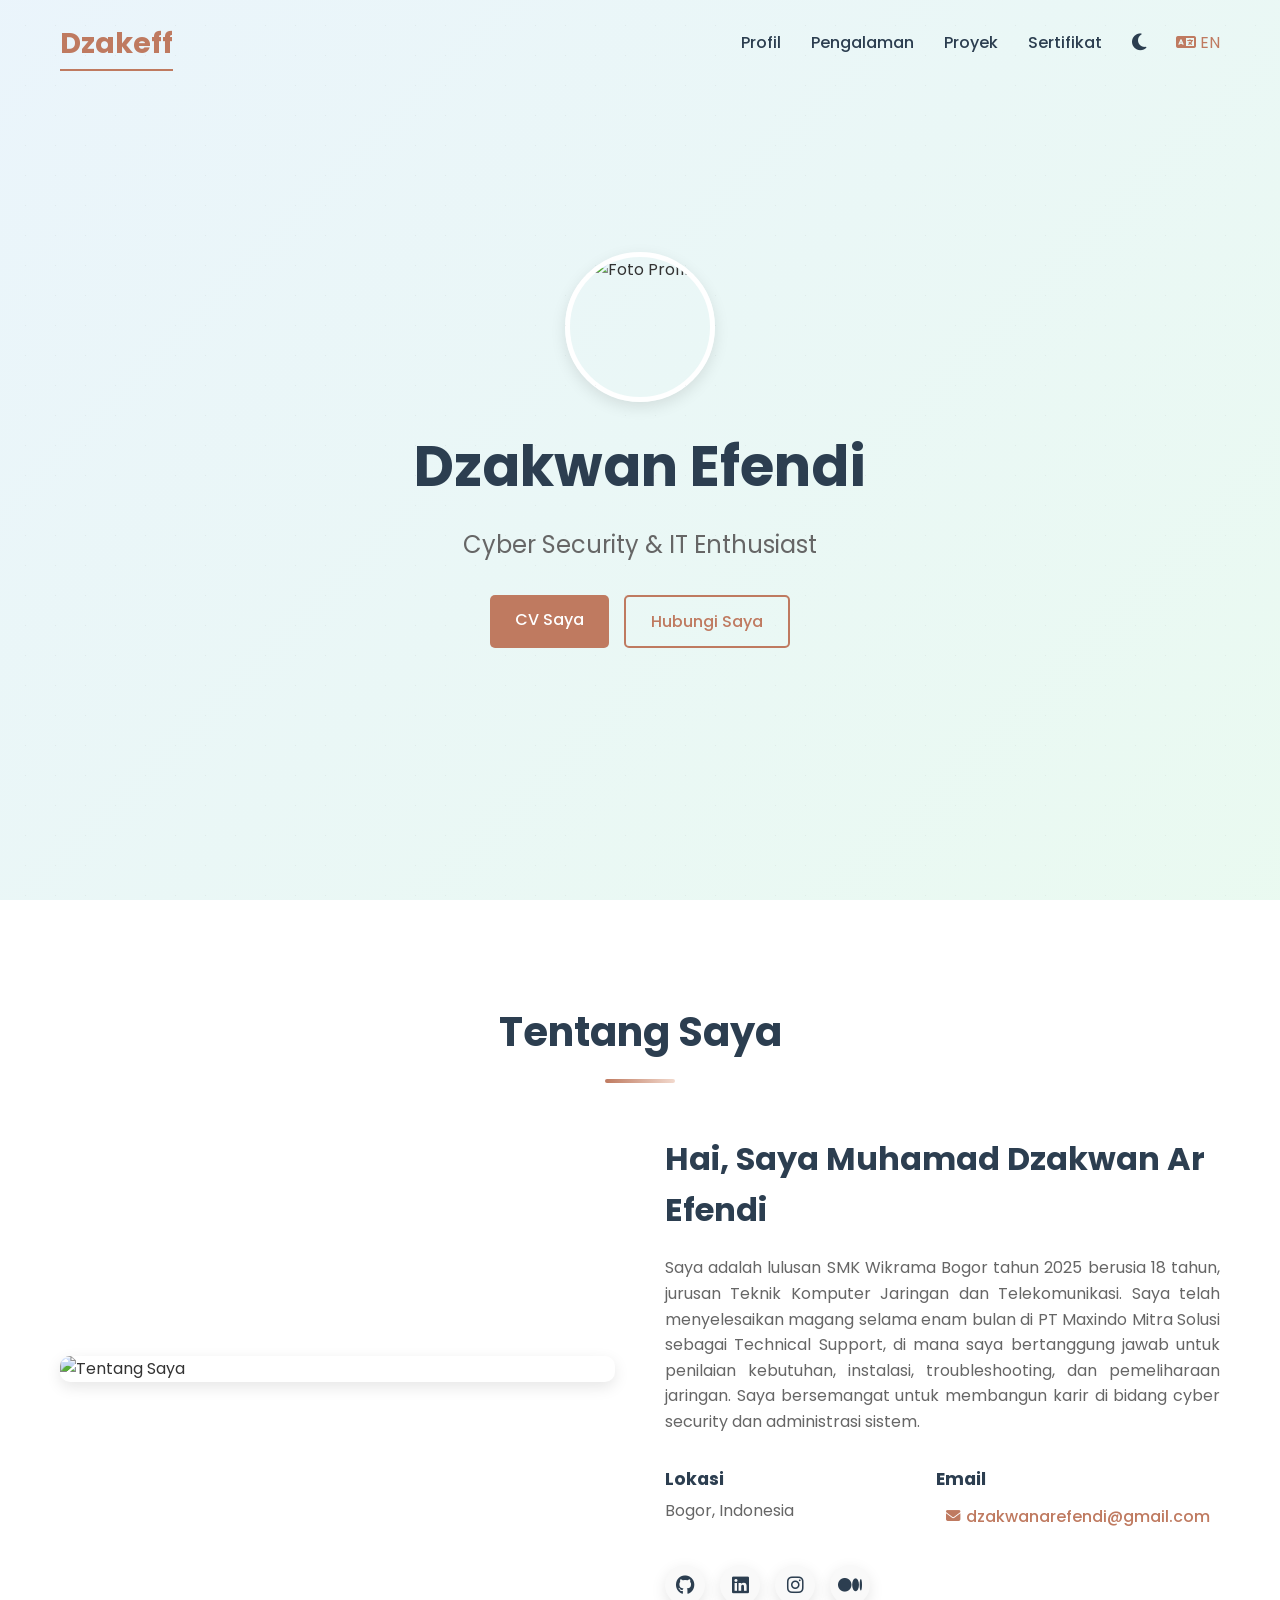
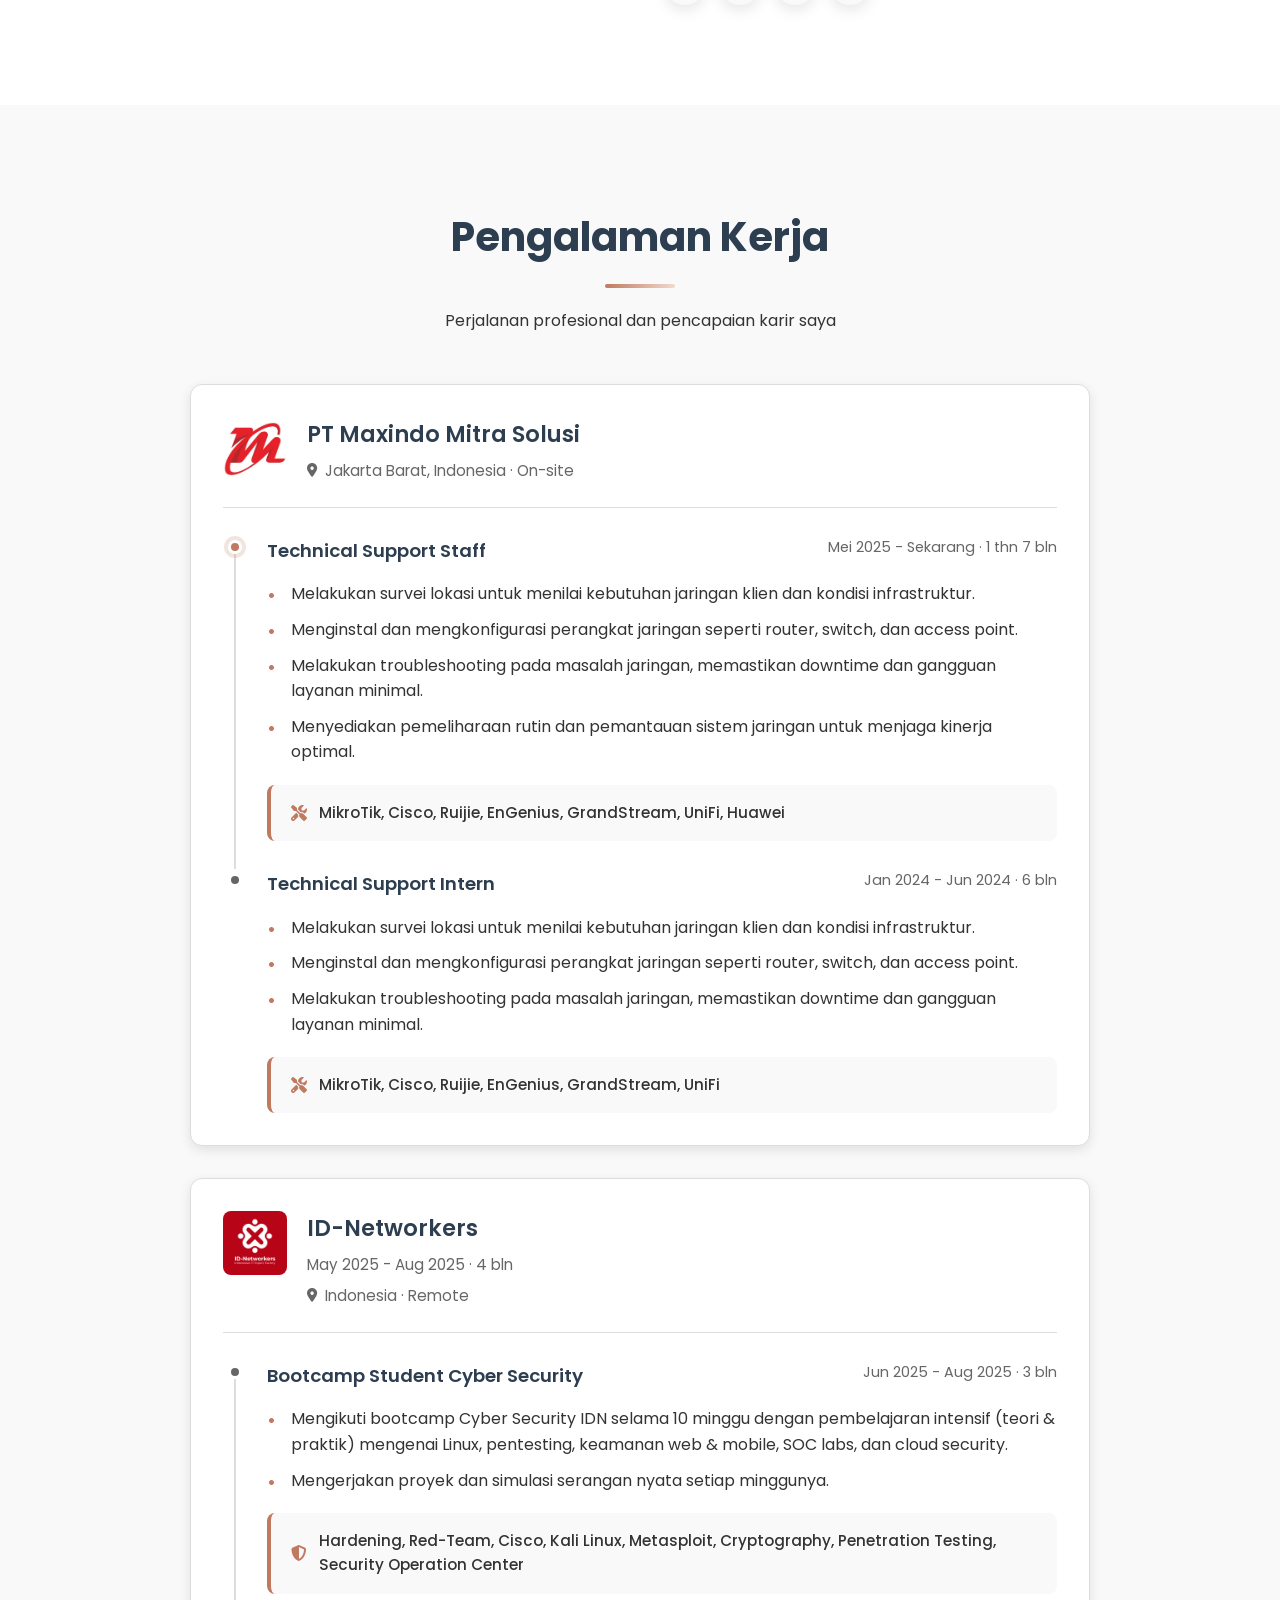
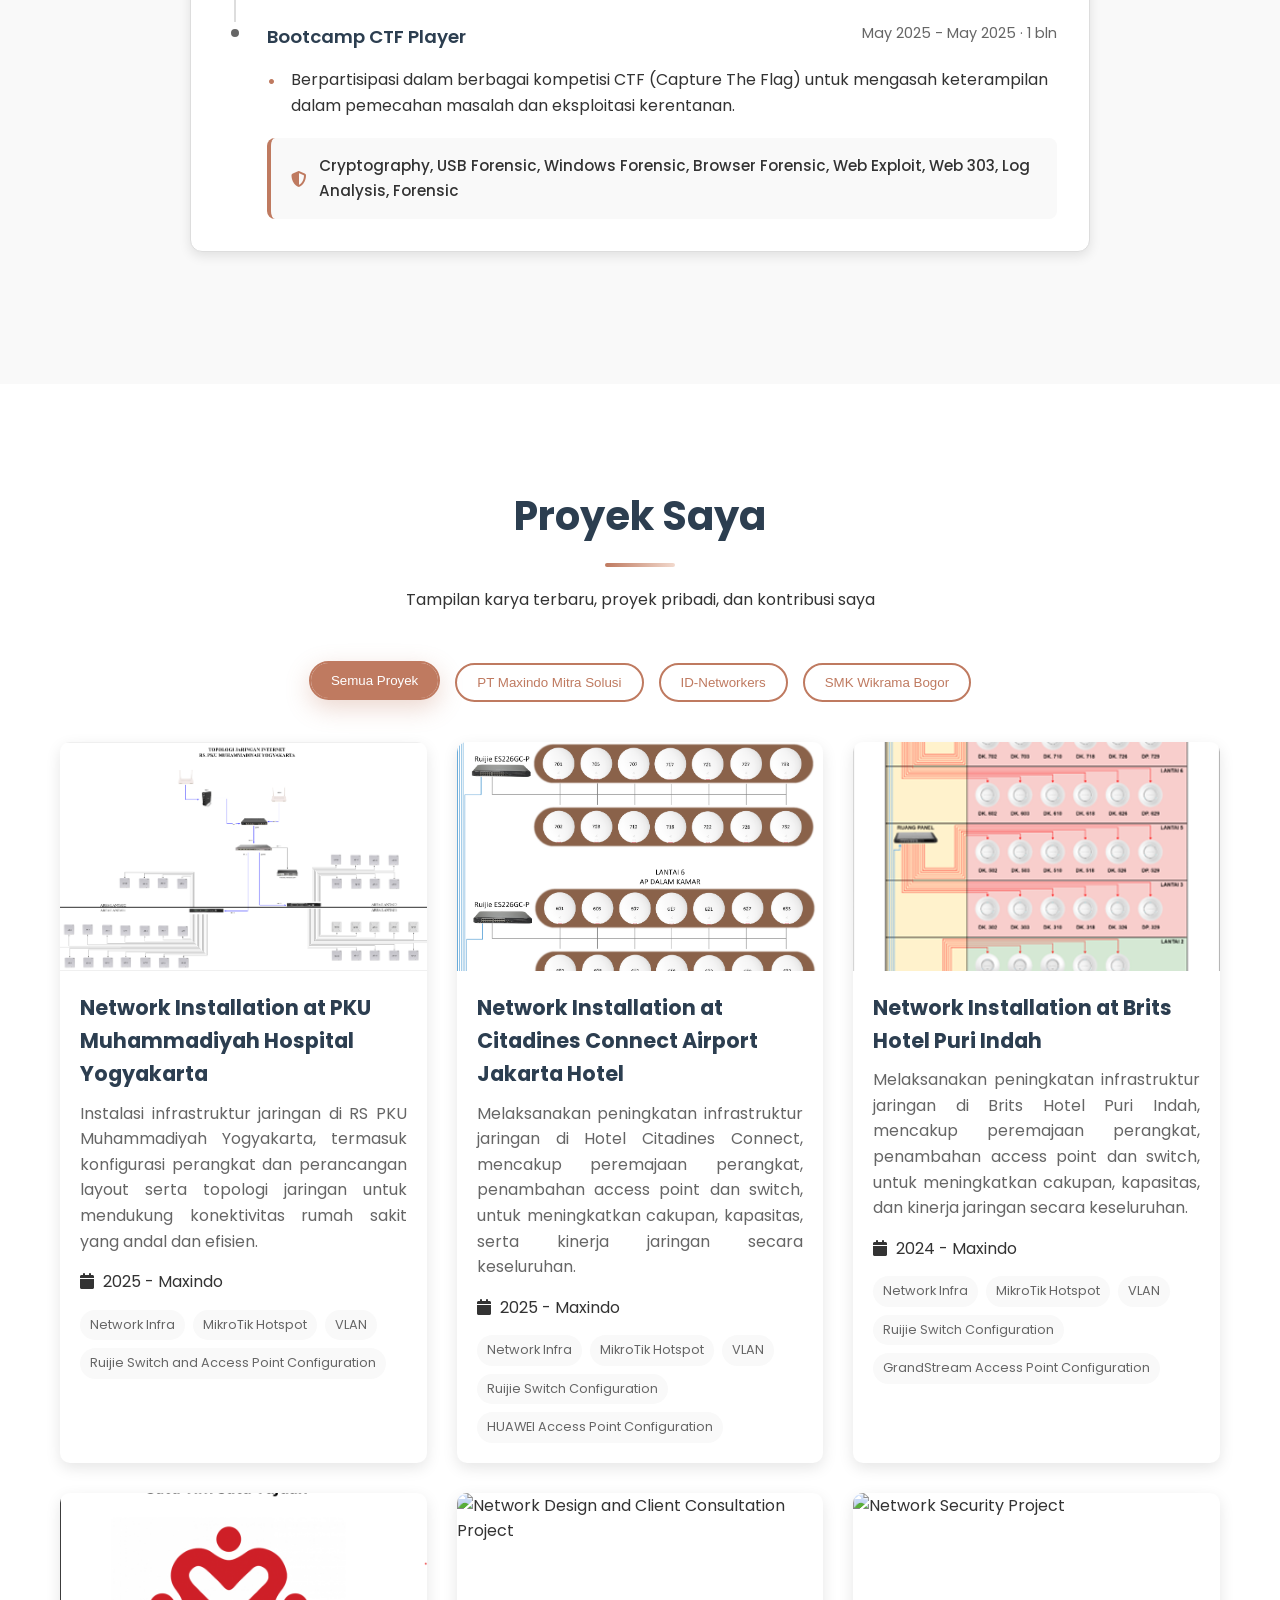
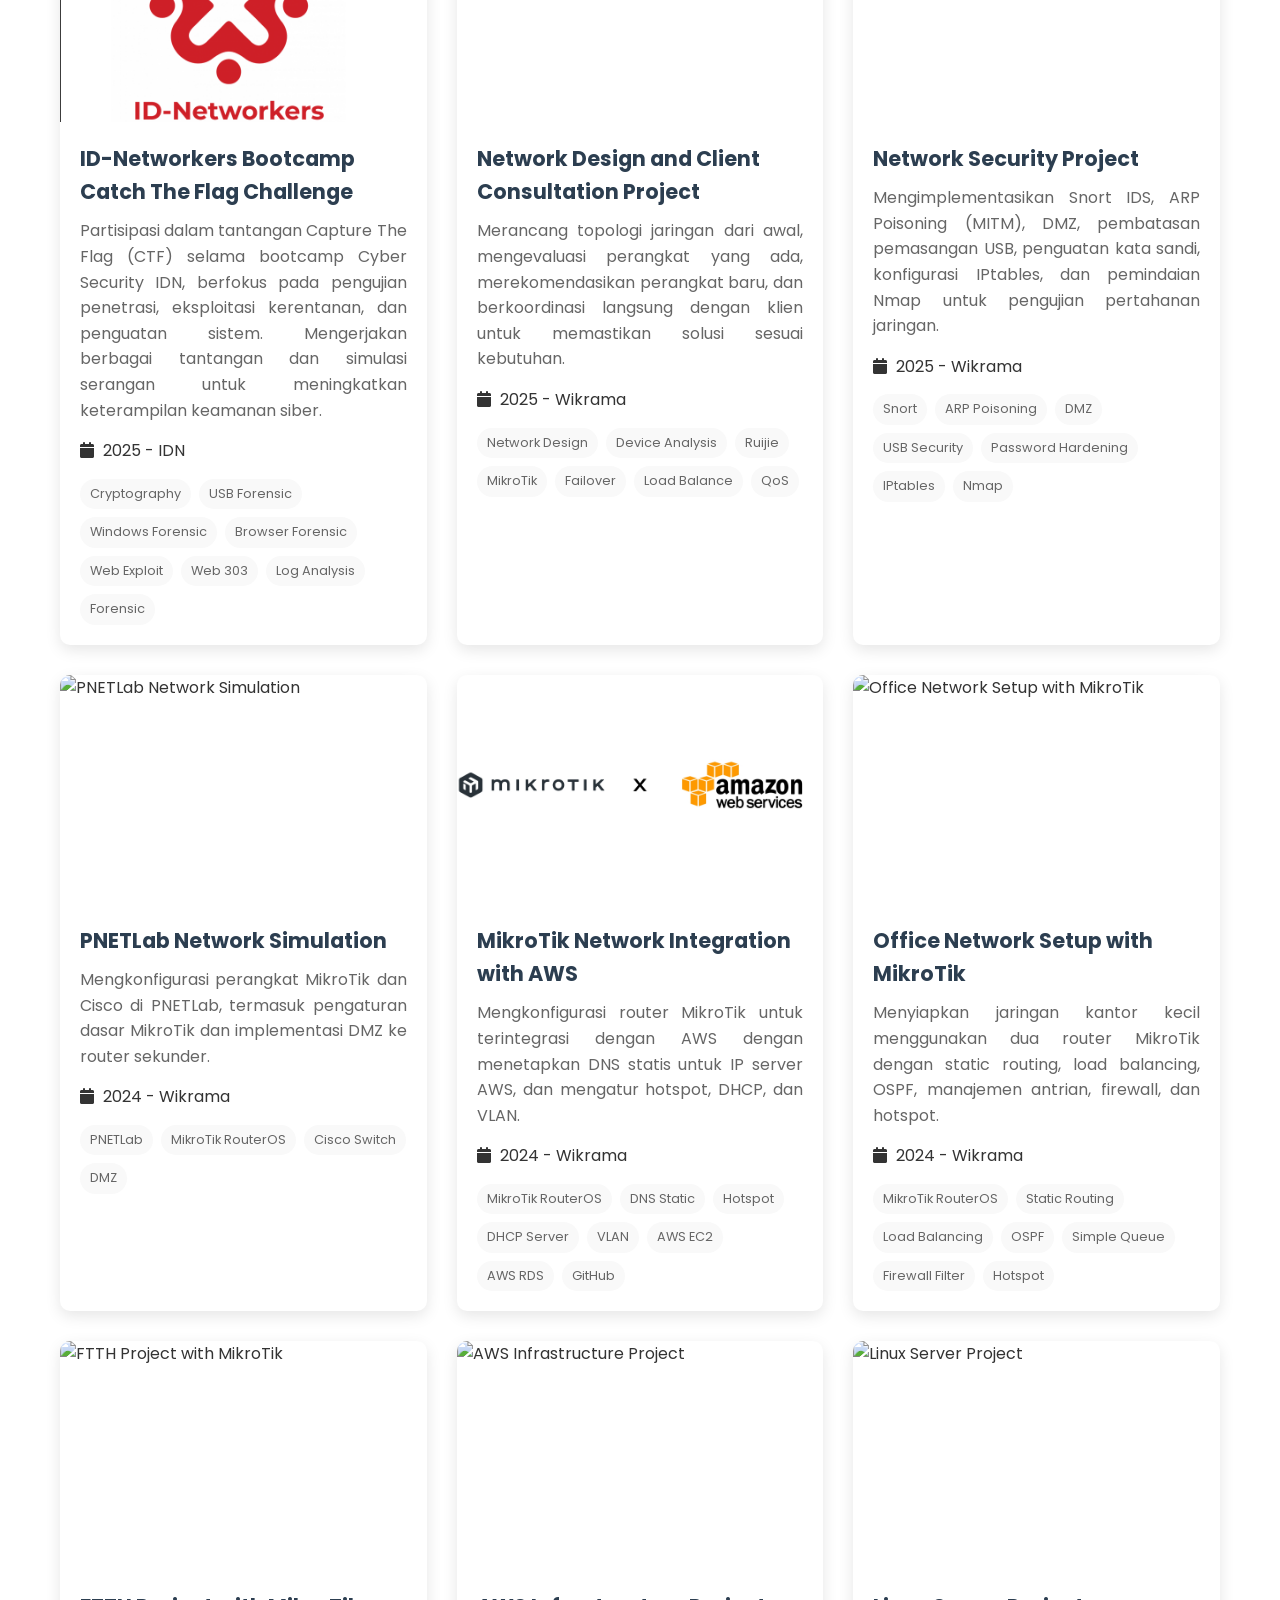
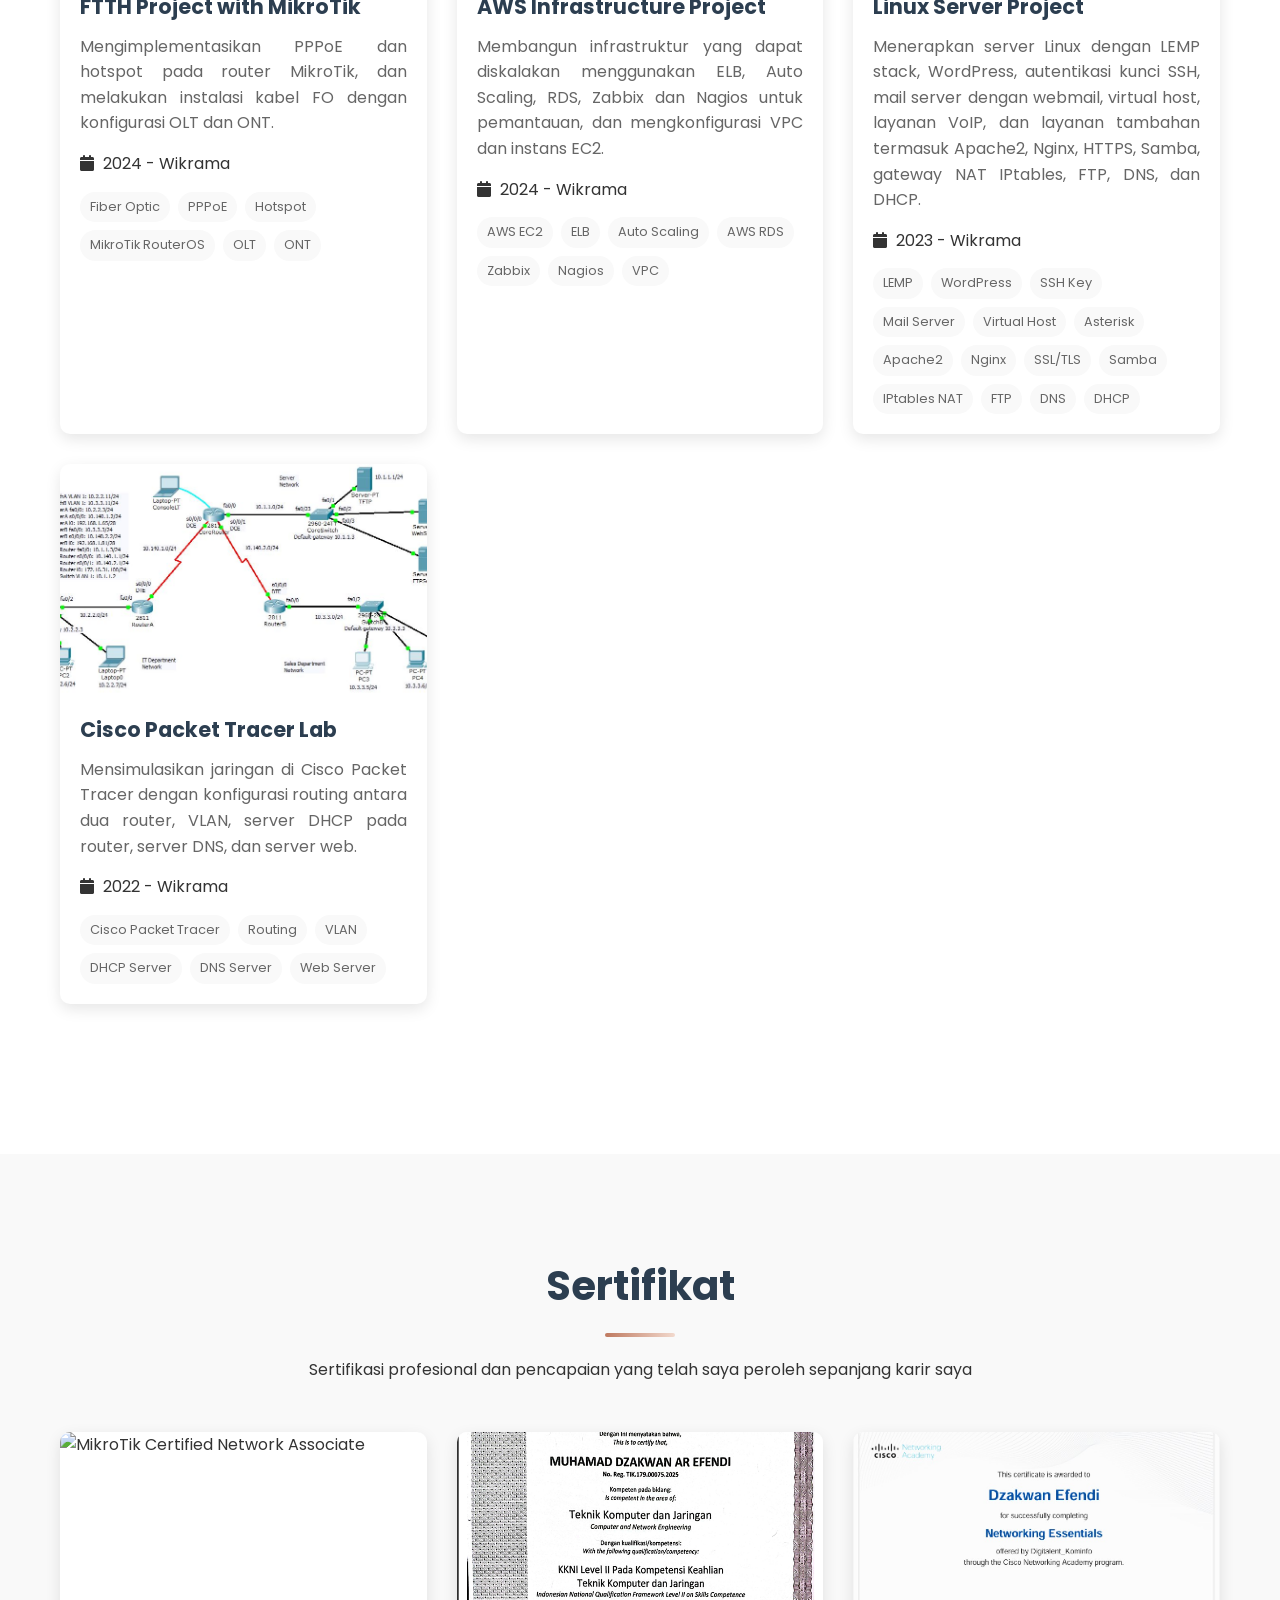
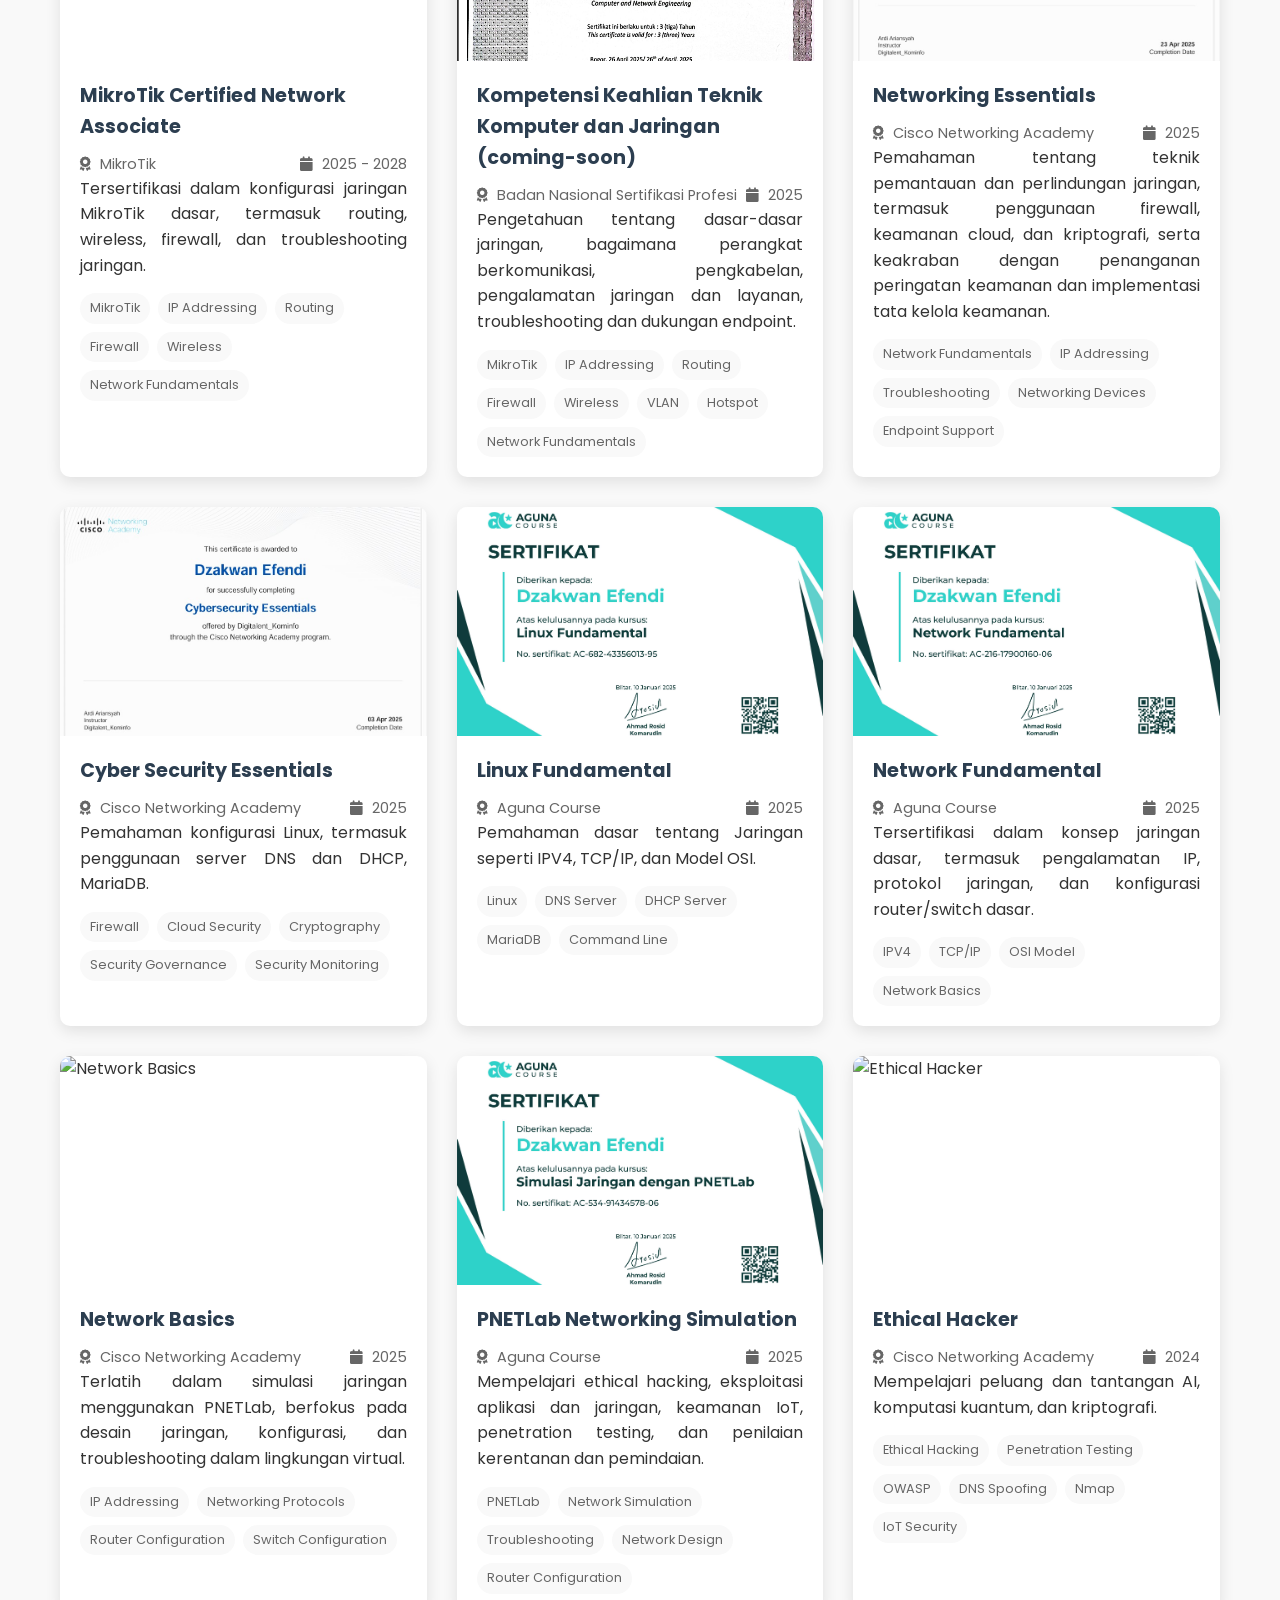
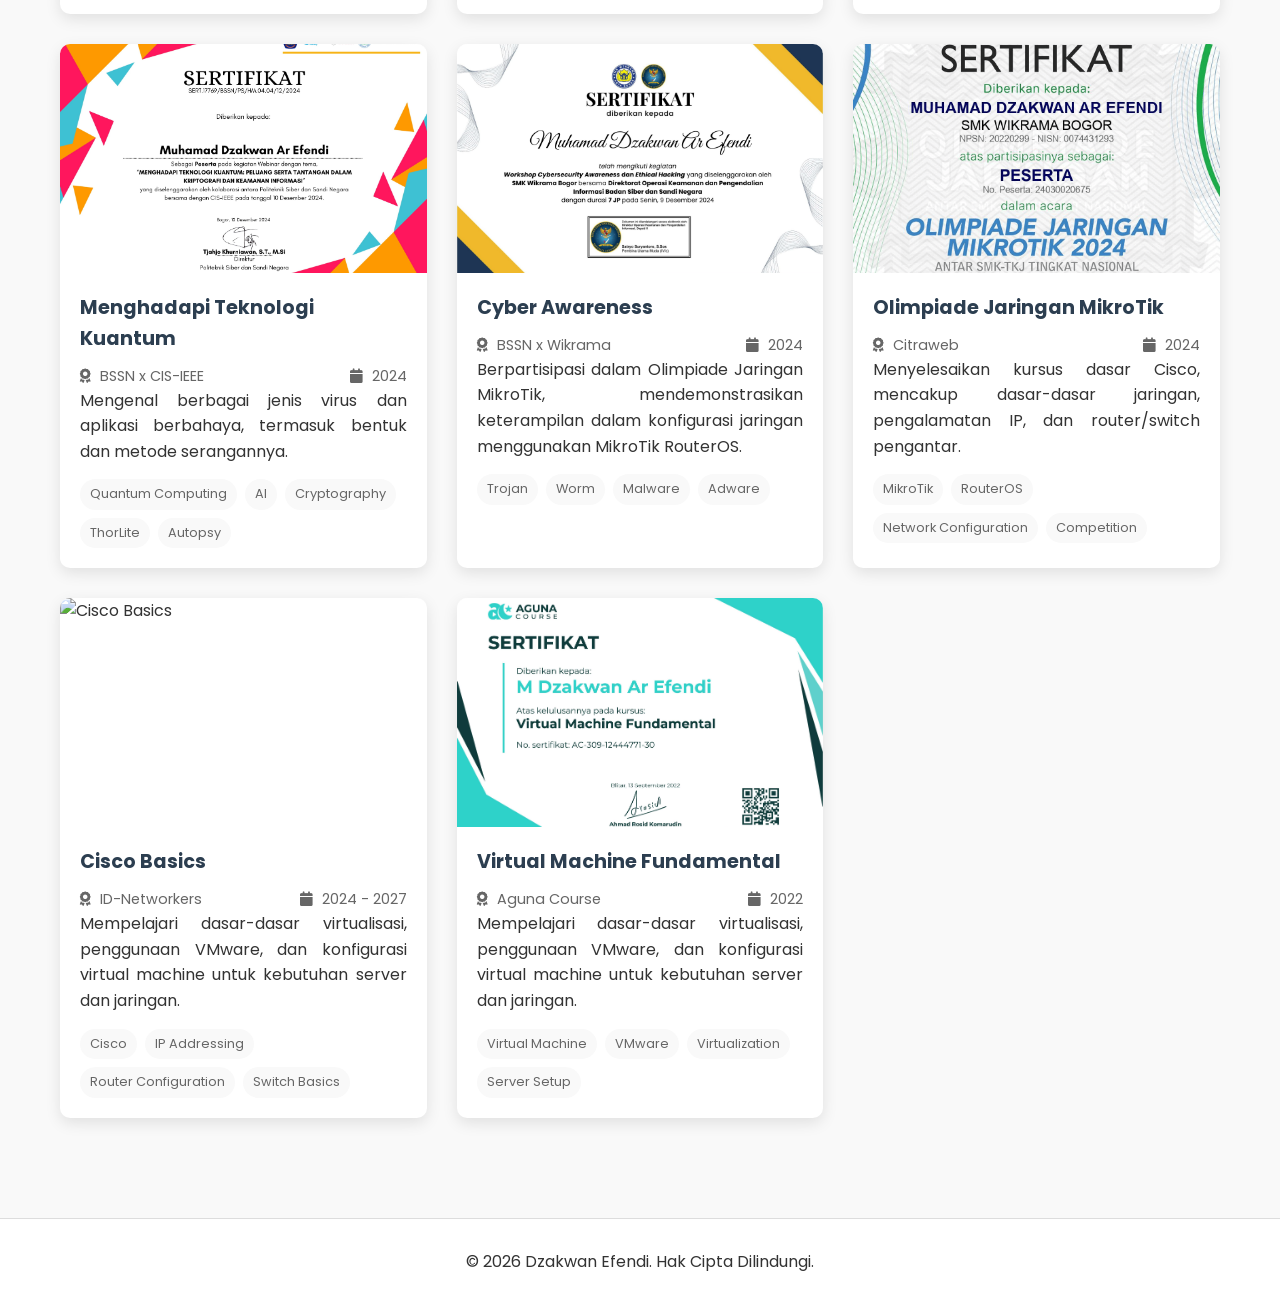
==== commit 8744d48b: "durasi kerja ngaco" ====
--- a/index.html
+++ b/index.html
@@ -134,7 +134,7 @@
                             <div class="position-content">
                                 <div class="position-header">
                                     <h4 data-translate="position-tech-support-staff">Technical Support Staff</h4>
-                                    <span class="position-duration" data-start="2025-05" data-present="true">May 2025 - Sekarang · 10 bln</span>
+                                    <span class="position-duration" data-start="2025-05" data-present="true">Mei 2025 - Sekarang · 10 bln</span>
                                 </div>
                                 <div class="position-description">
                                     <ul>
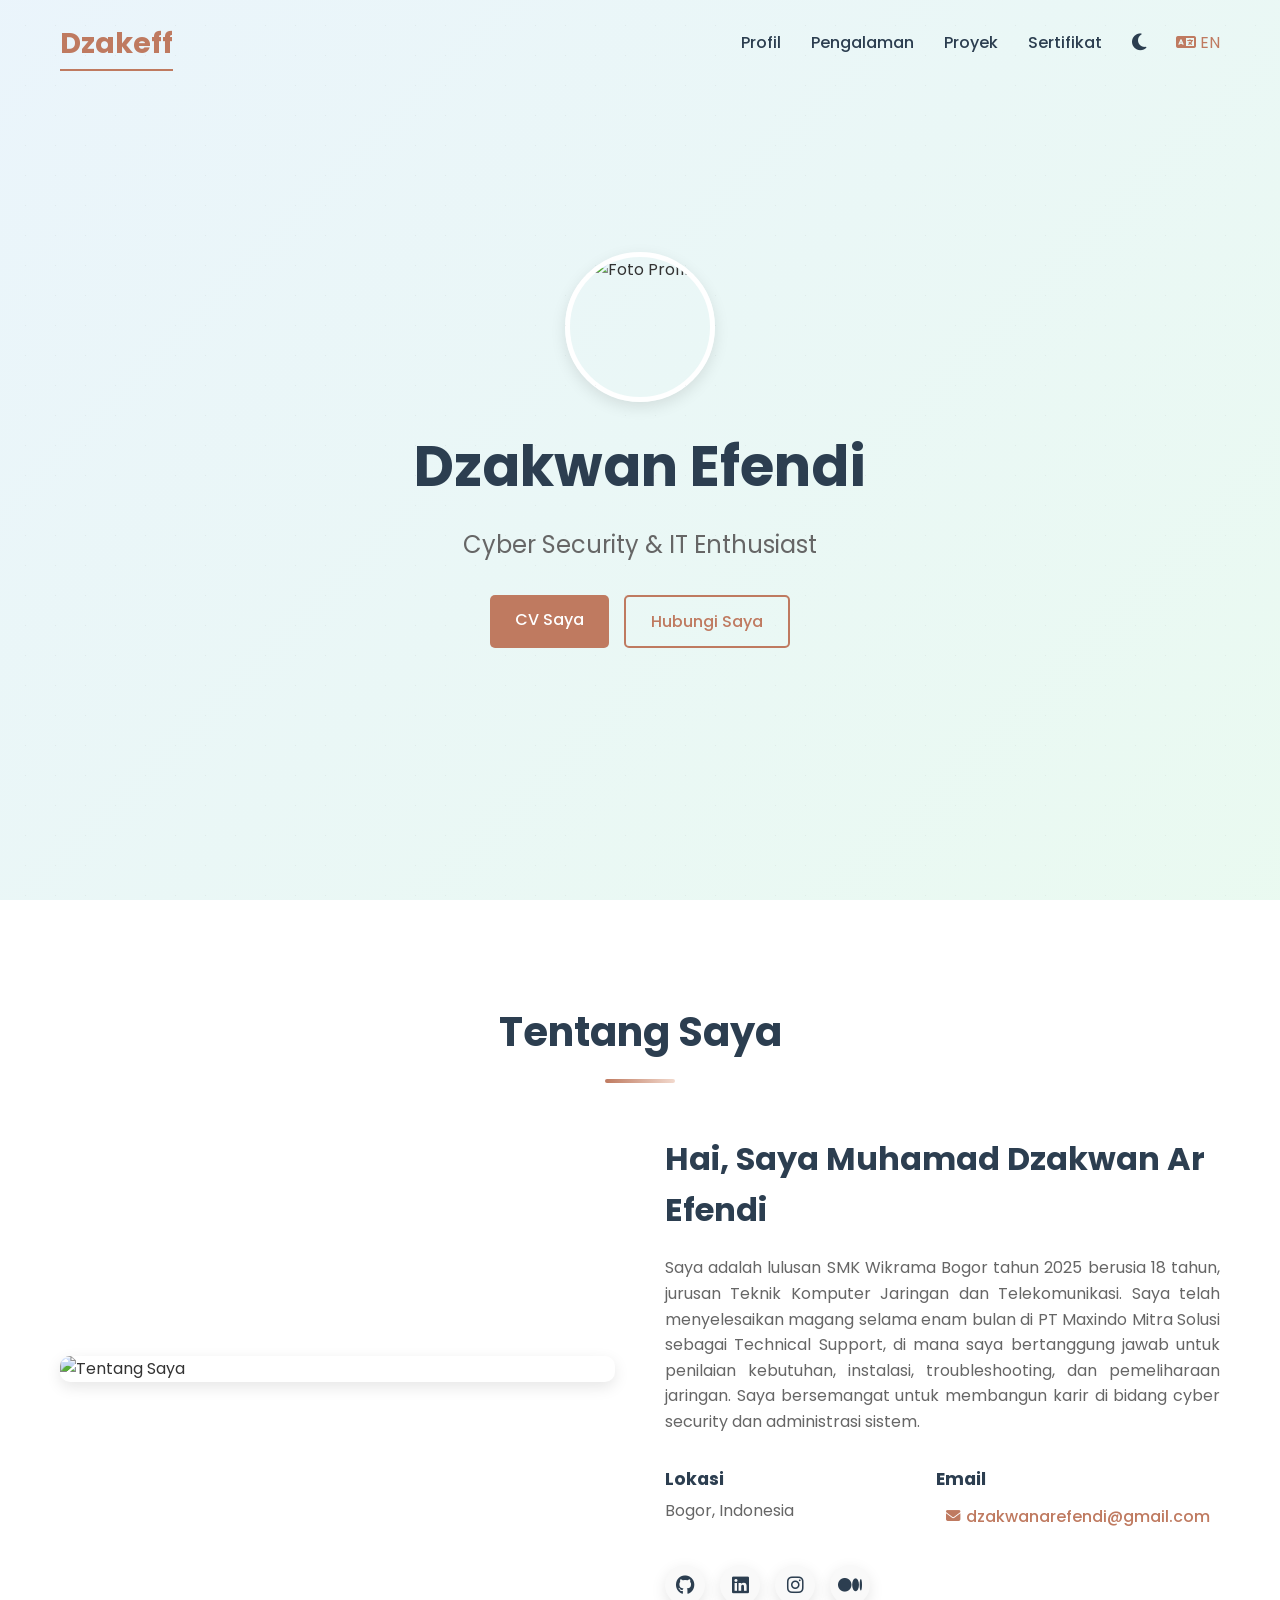
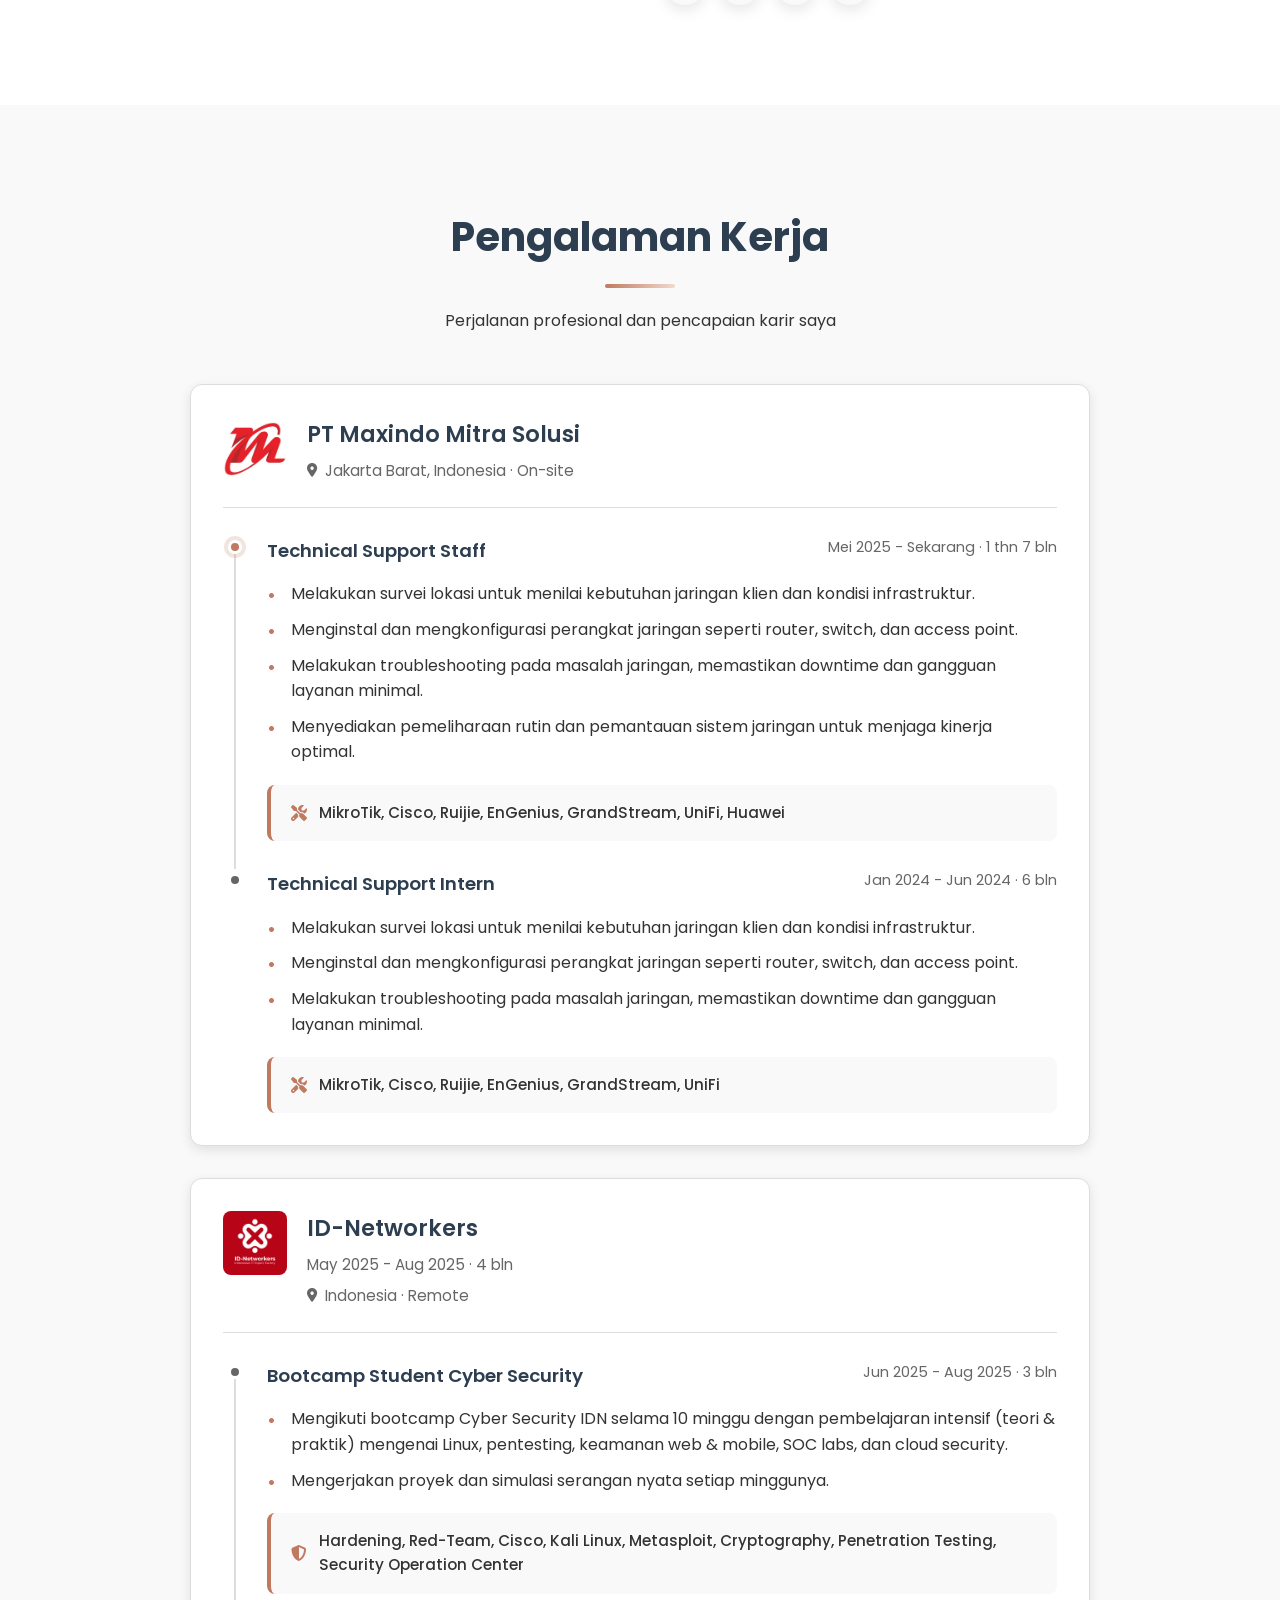
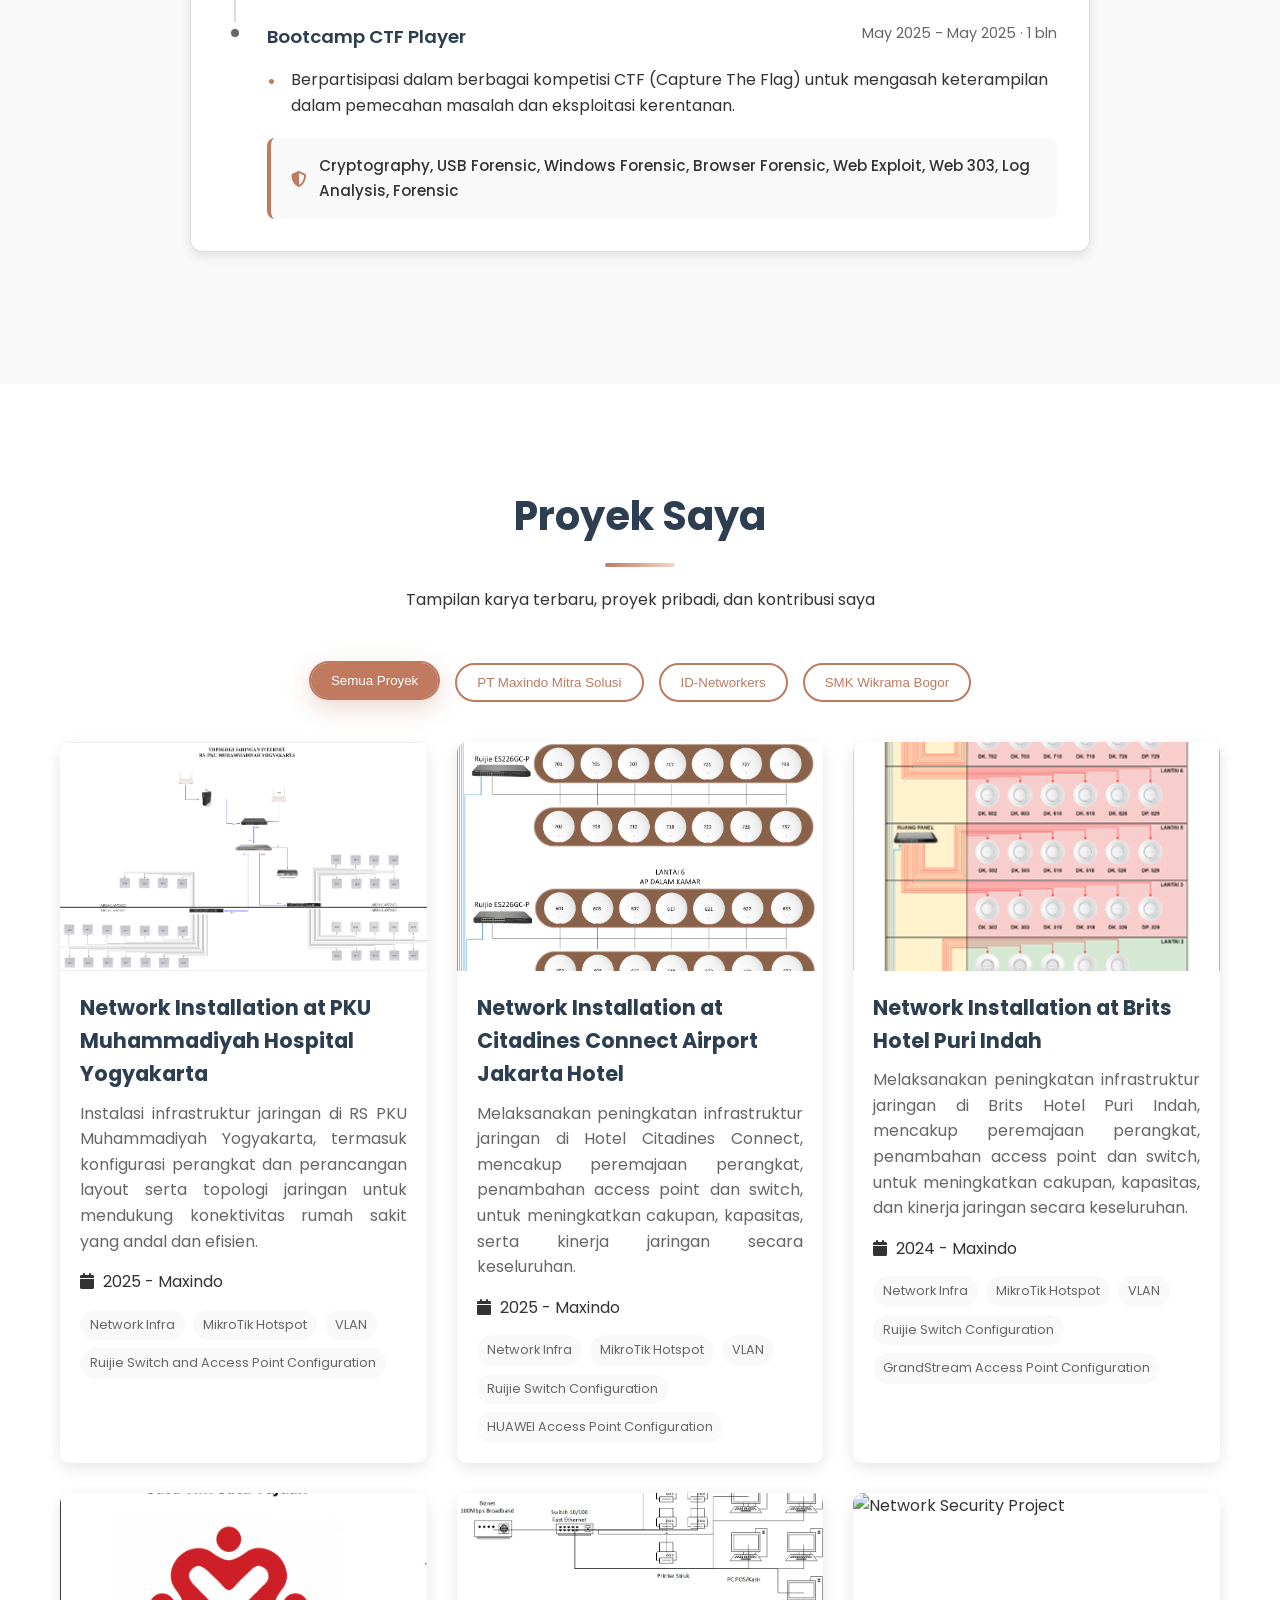
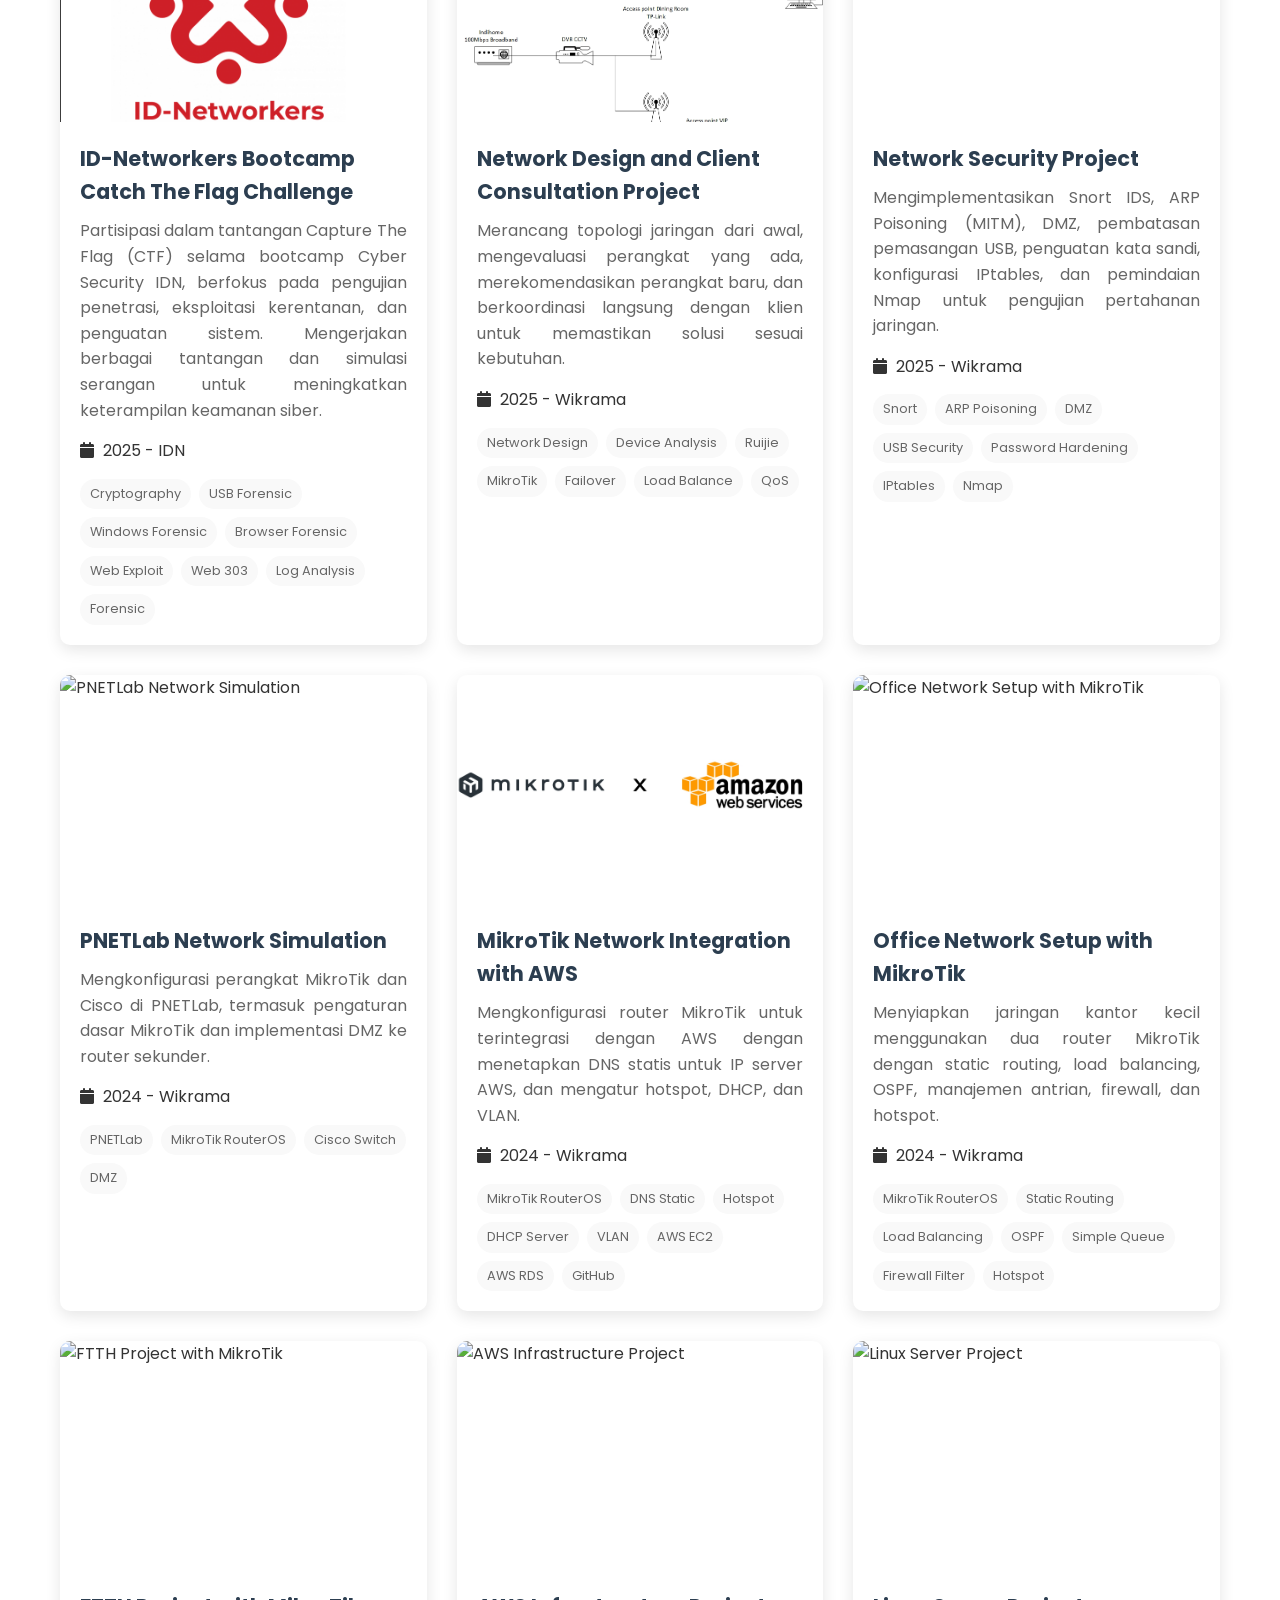
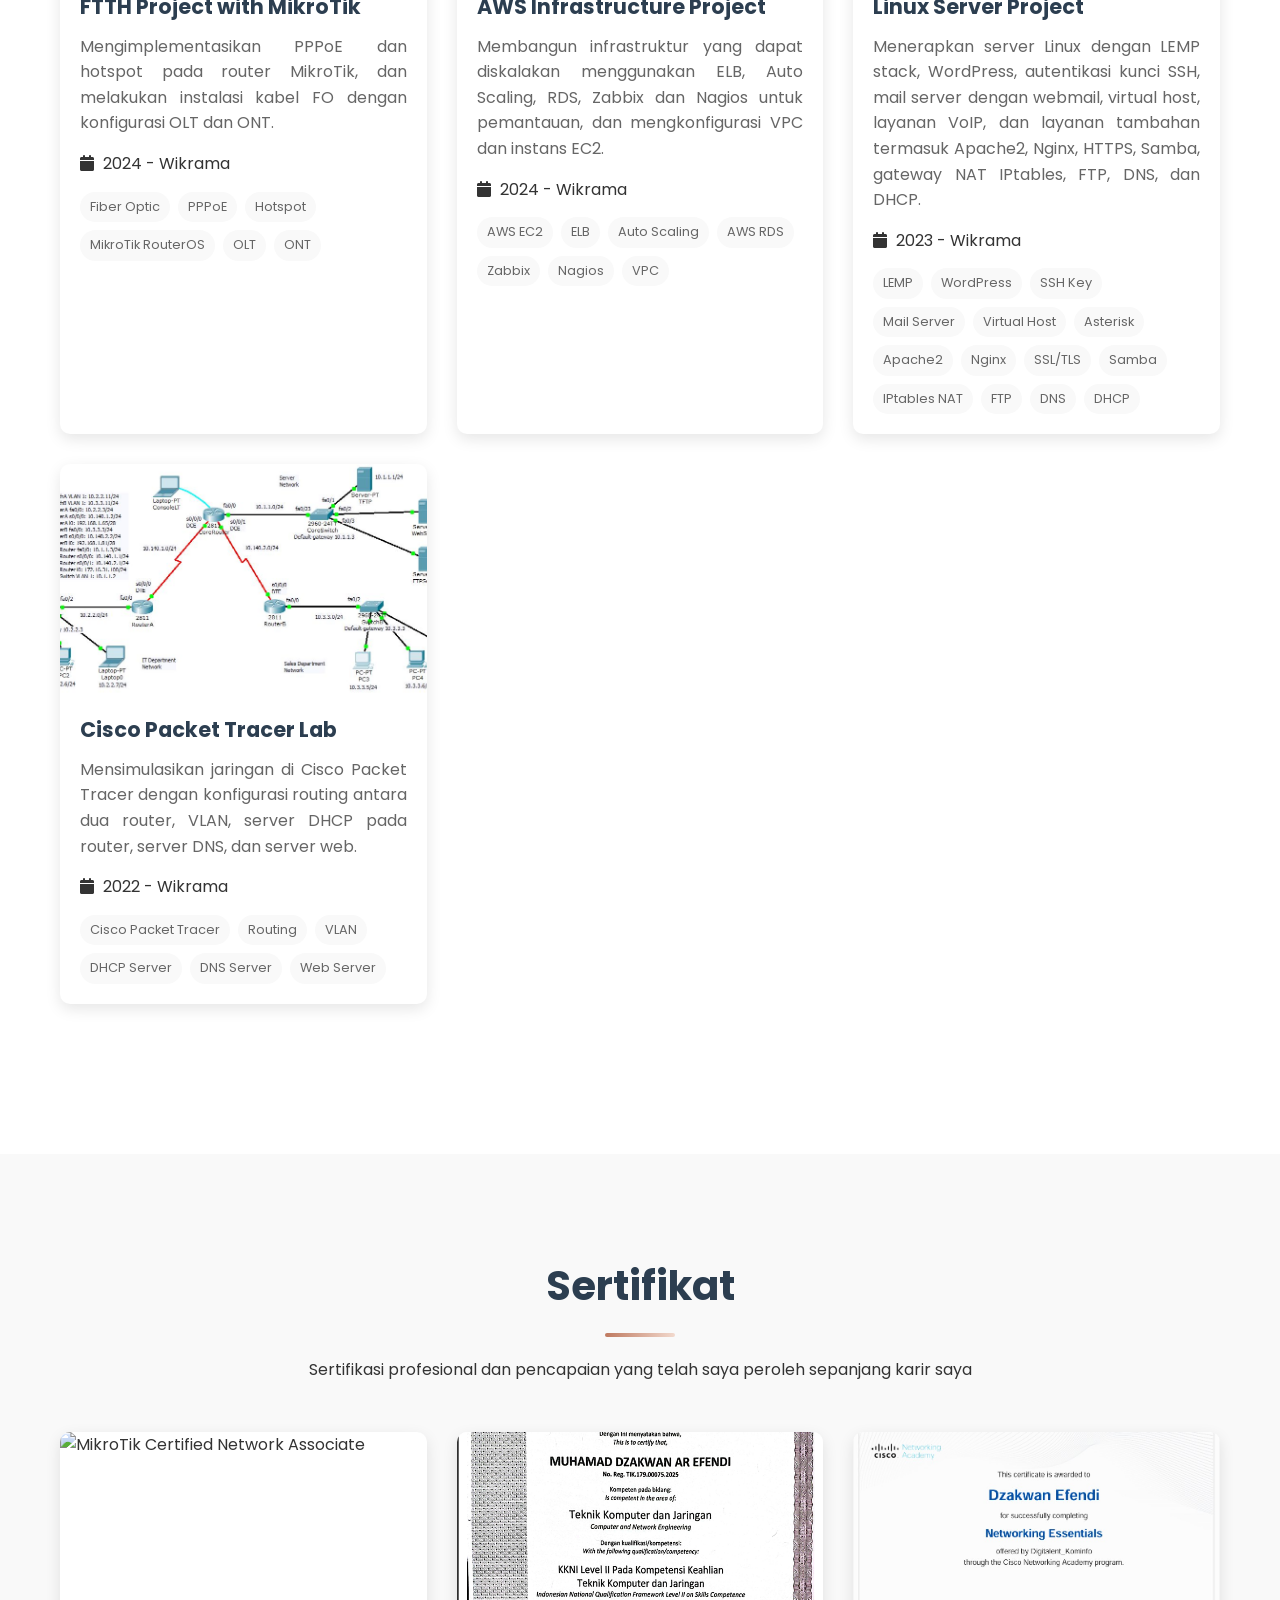
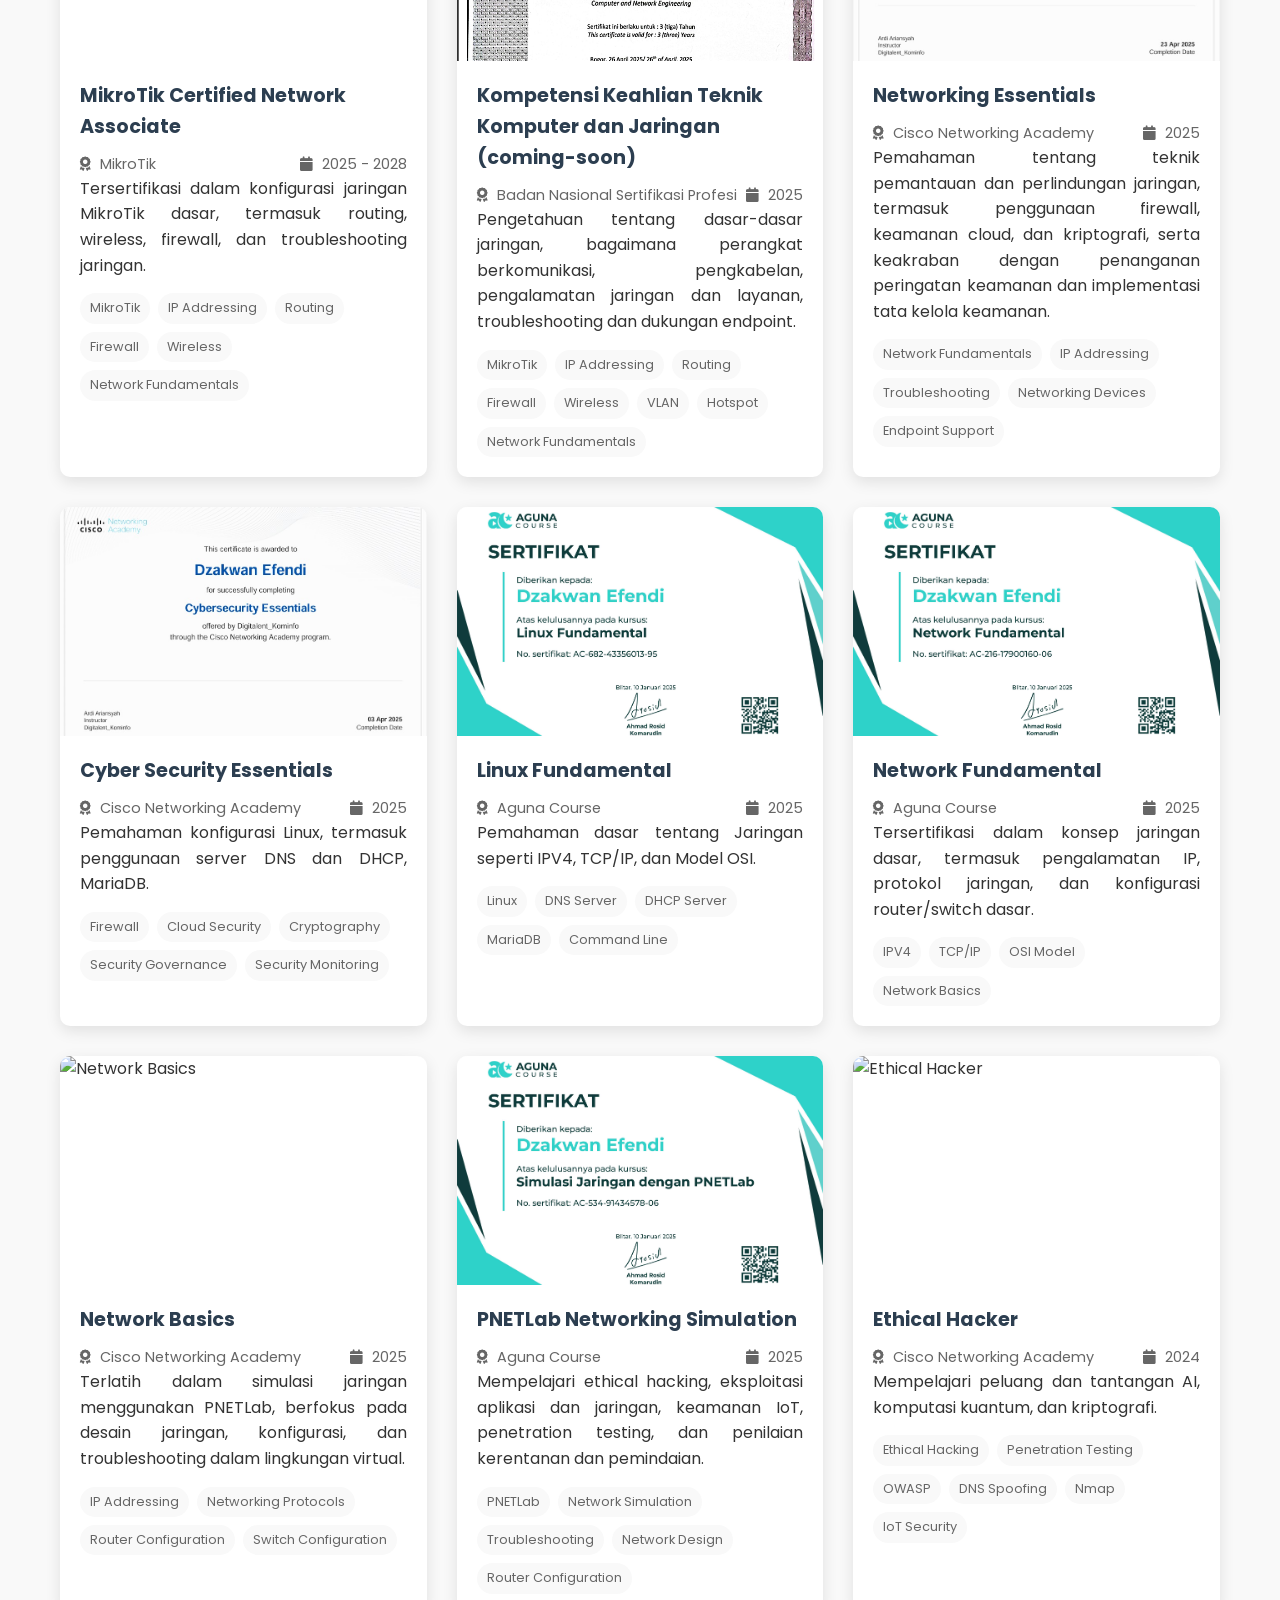
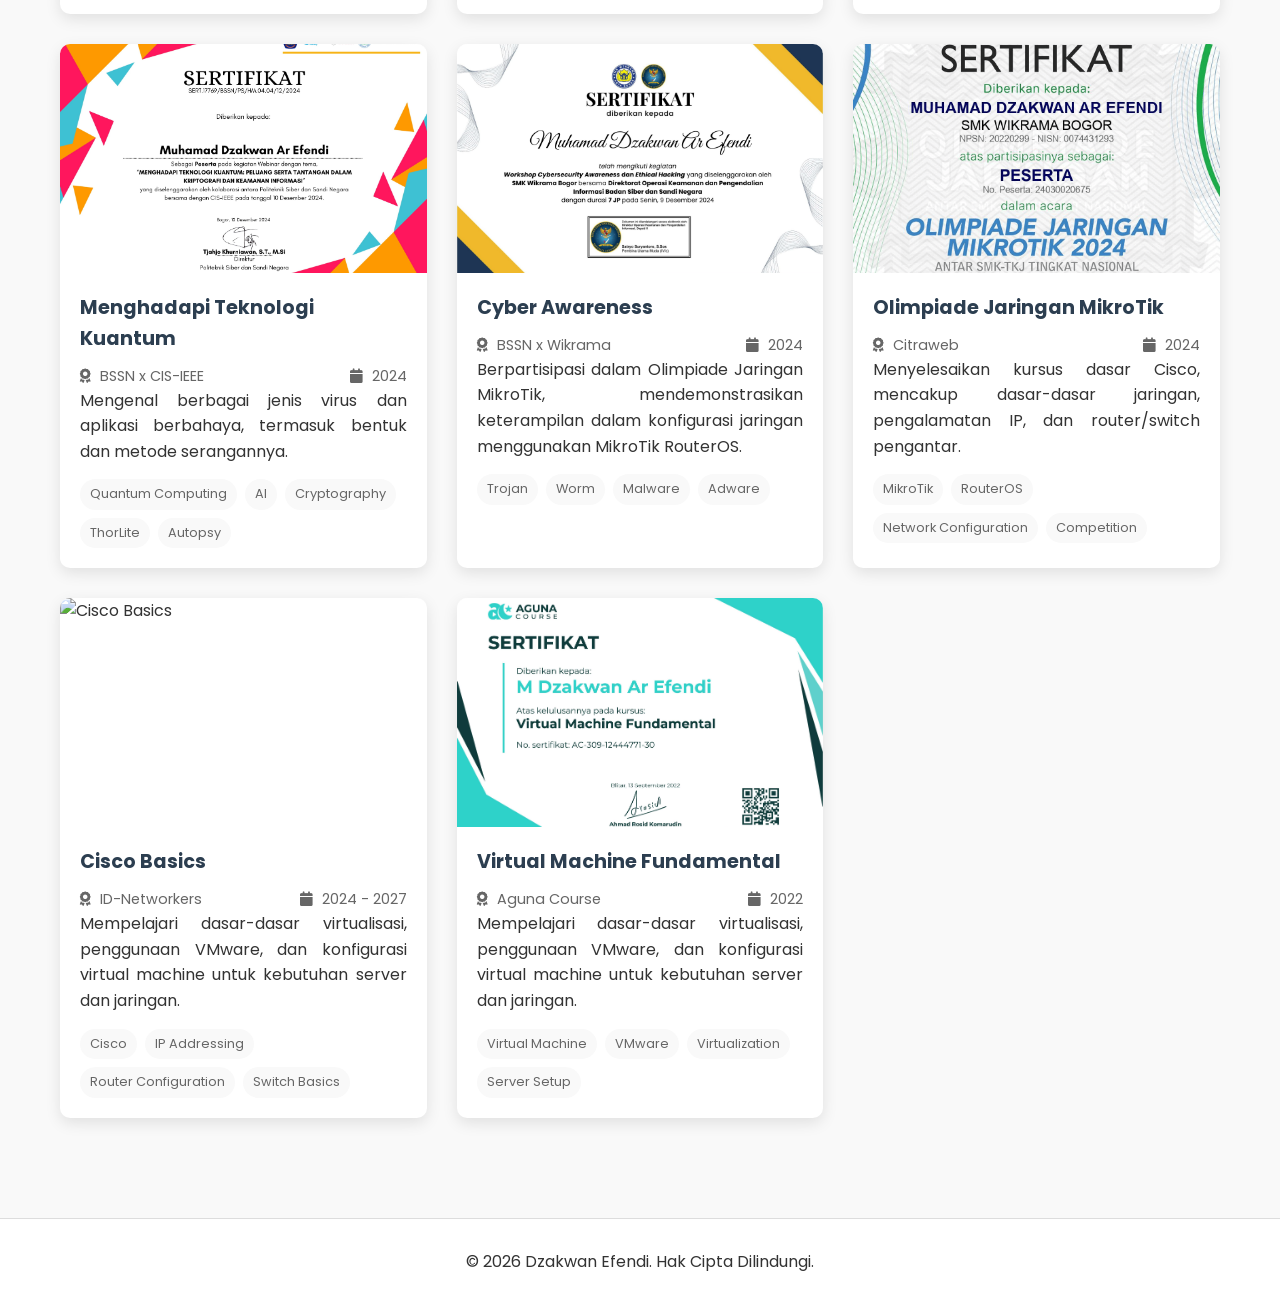
==== commit de090272: "nama file" ====
--- a/index.html
+++ b/index.html
@@ -415,7 +415,7 @@
                 <div class="projects-grid">
                     <div class="project-card" data-project-index="0">
                         <div class="project-image">
-                            <img src="img/Project/Yiolas-Grill-Perangkat-existing.jpg" alt="Network Design and Client Consultation Project" loading="lazy">
+                            <img src="img/Project/Yiolas-Grill-Perangkat-Existing.jpg" alt="Network Design and Client Consultation Project" loading="lazy">
                             <div class="overlay">
                                 <h3>Network Design and Client Consultation Project</h3>
                                 <div class="project-links">
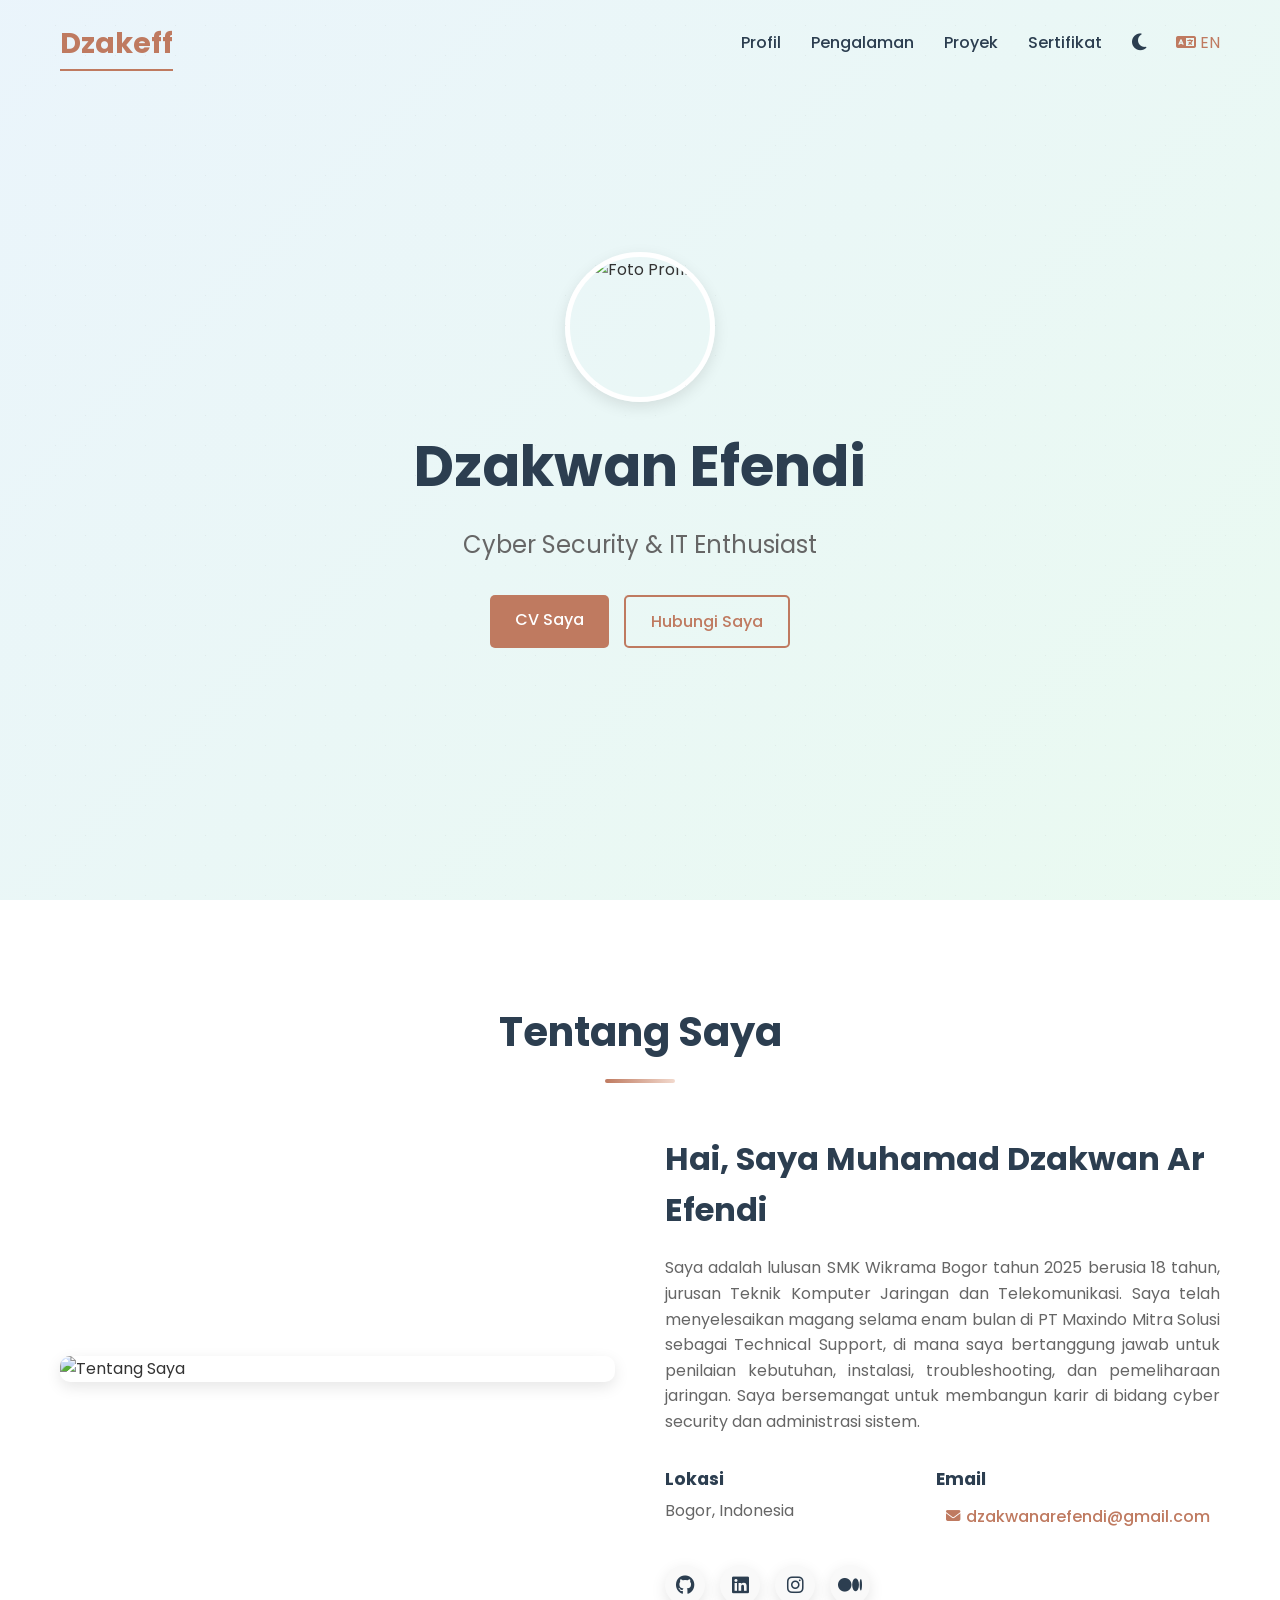
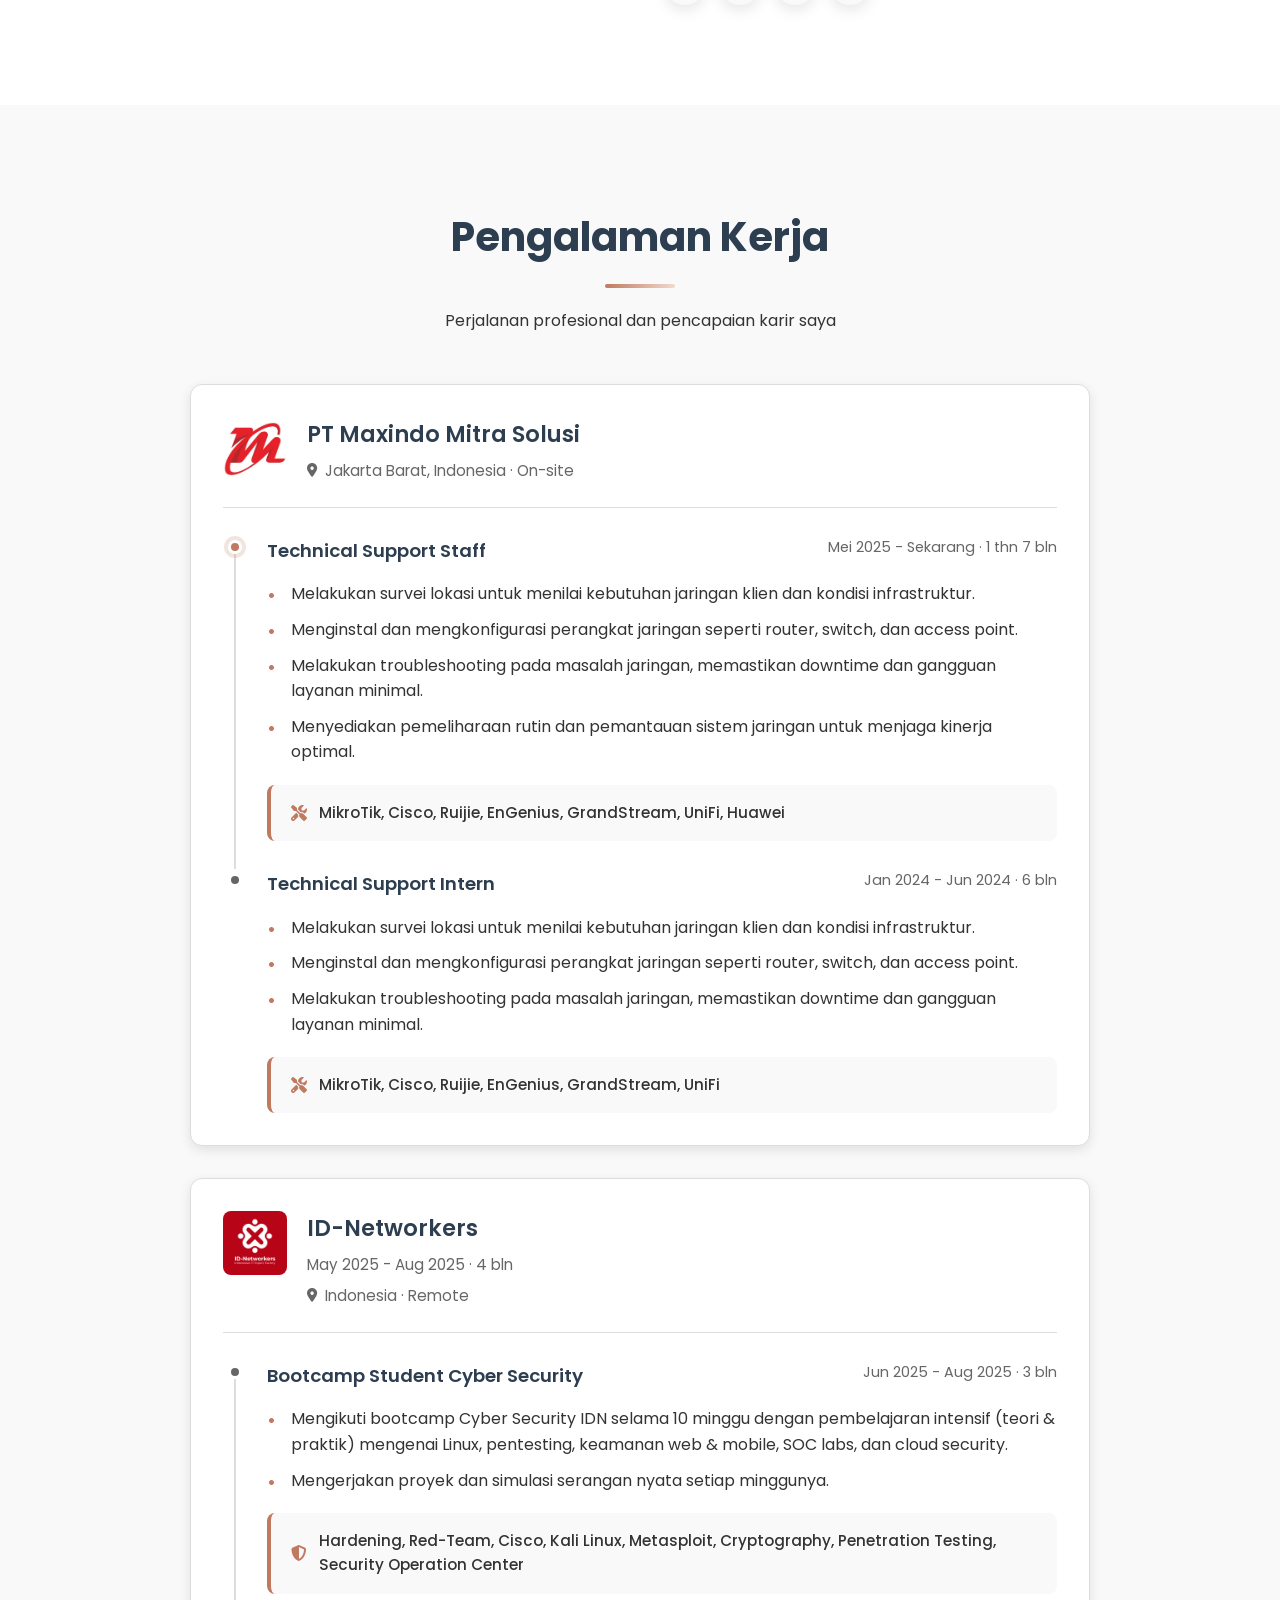
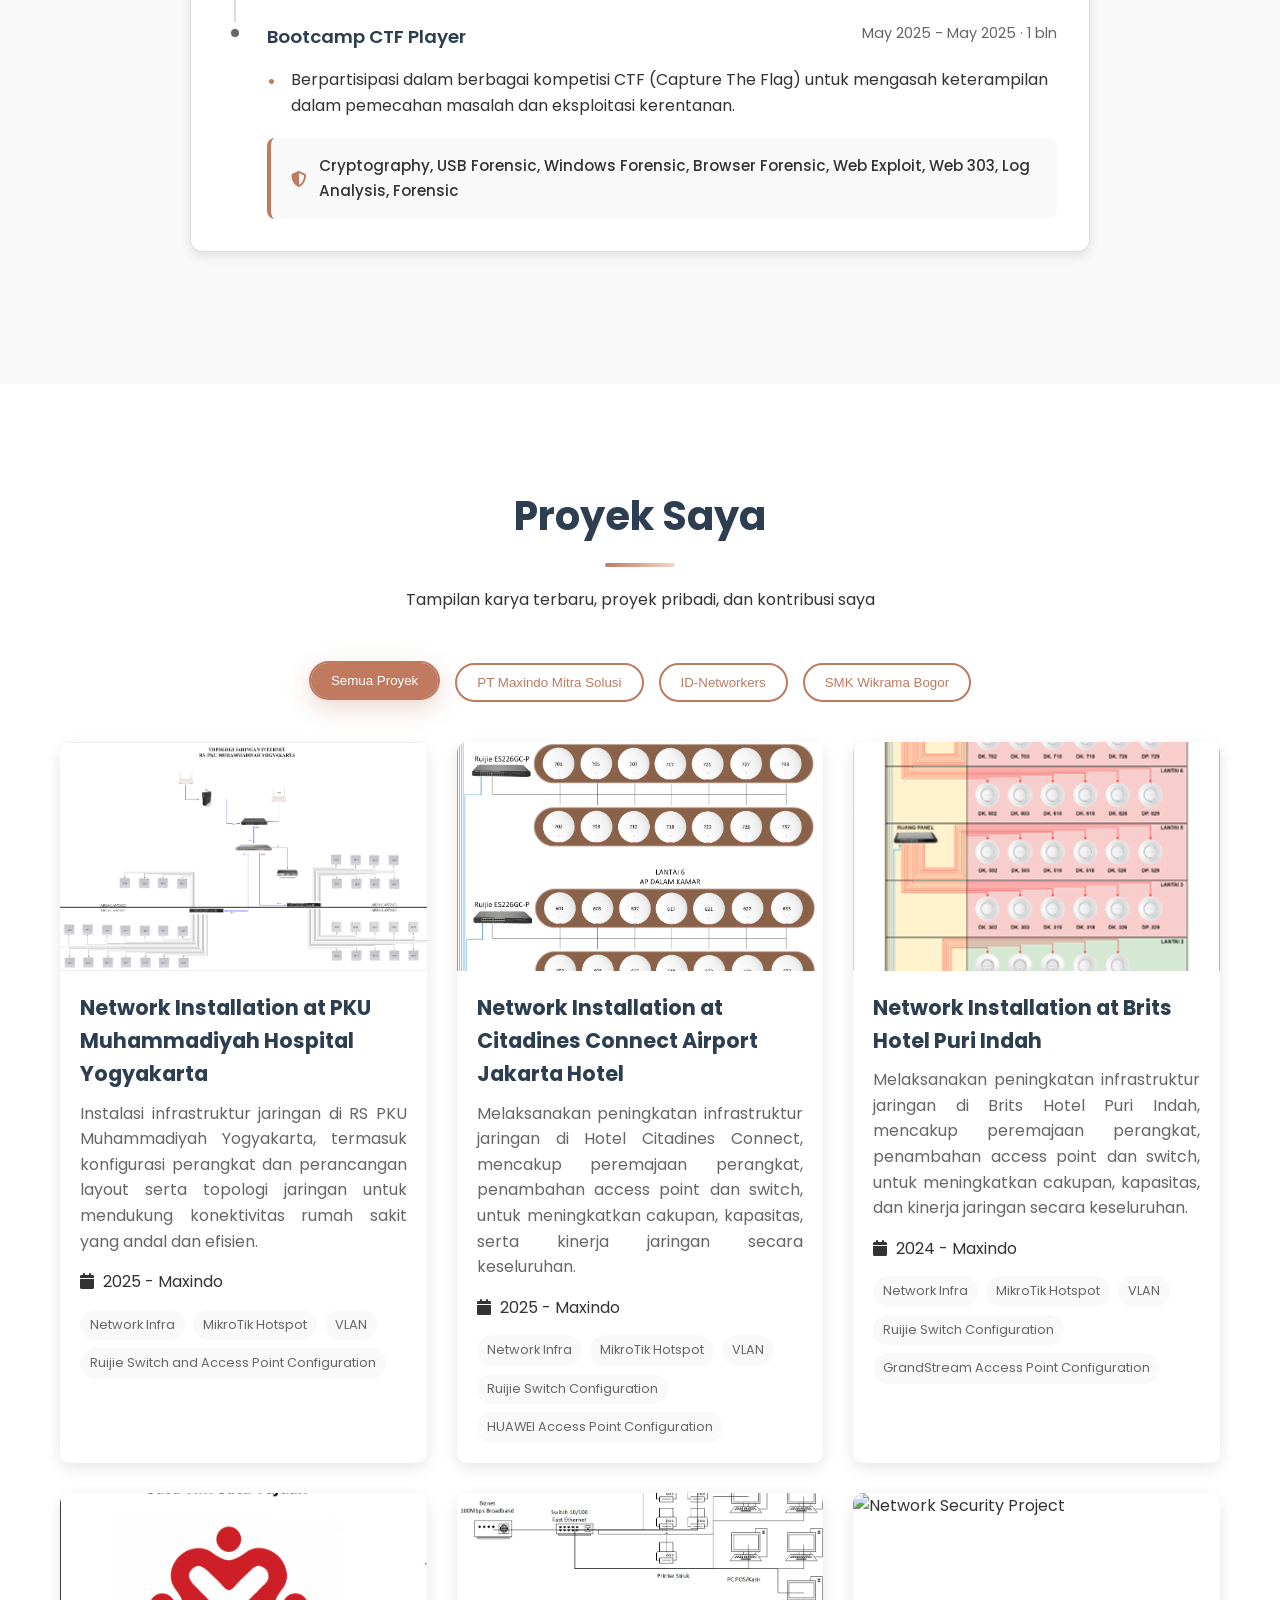
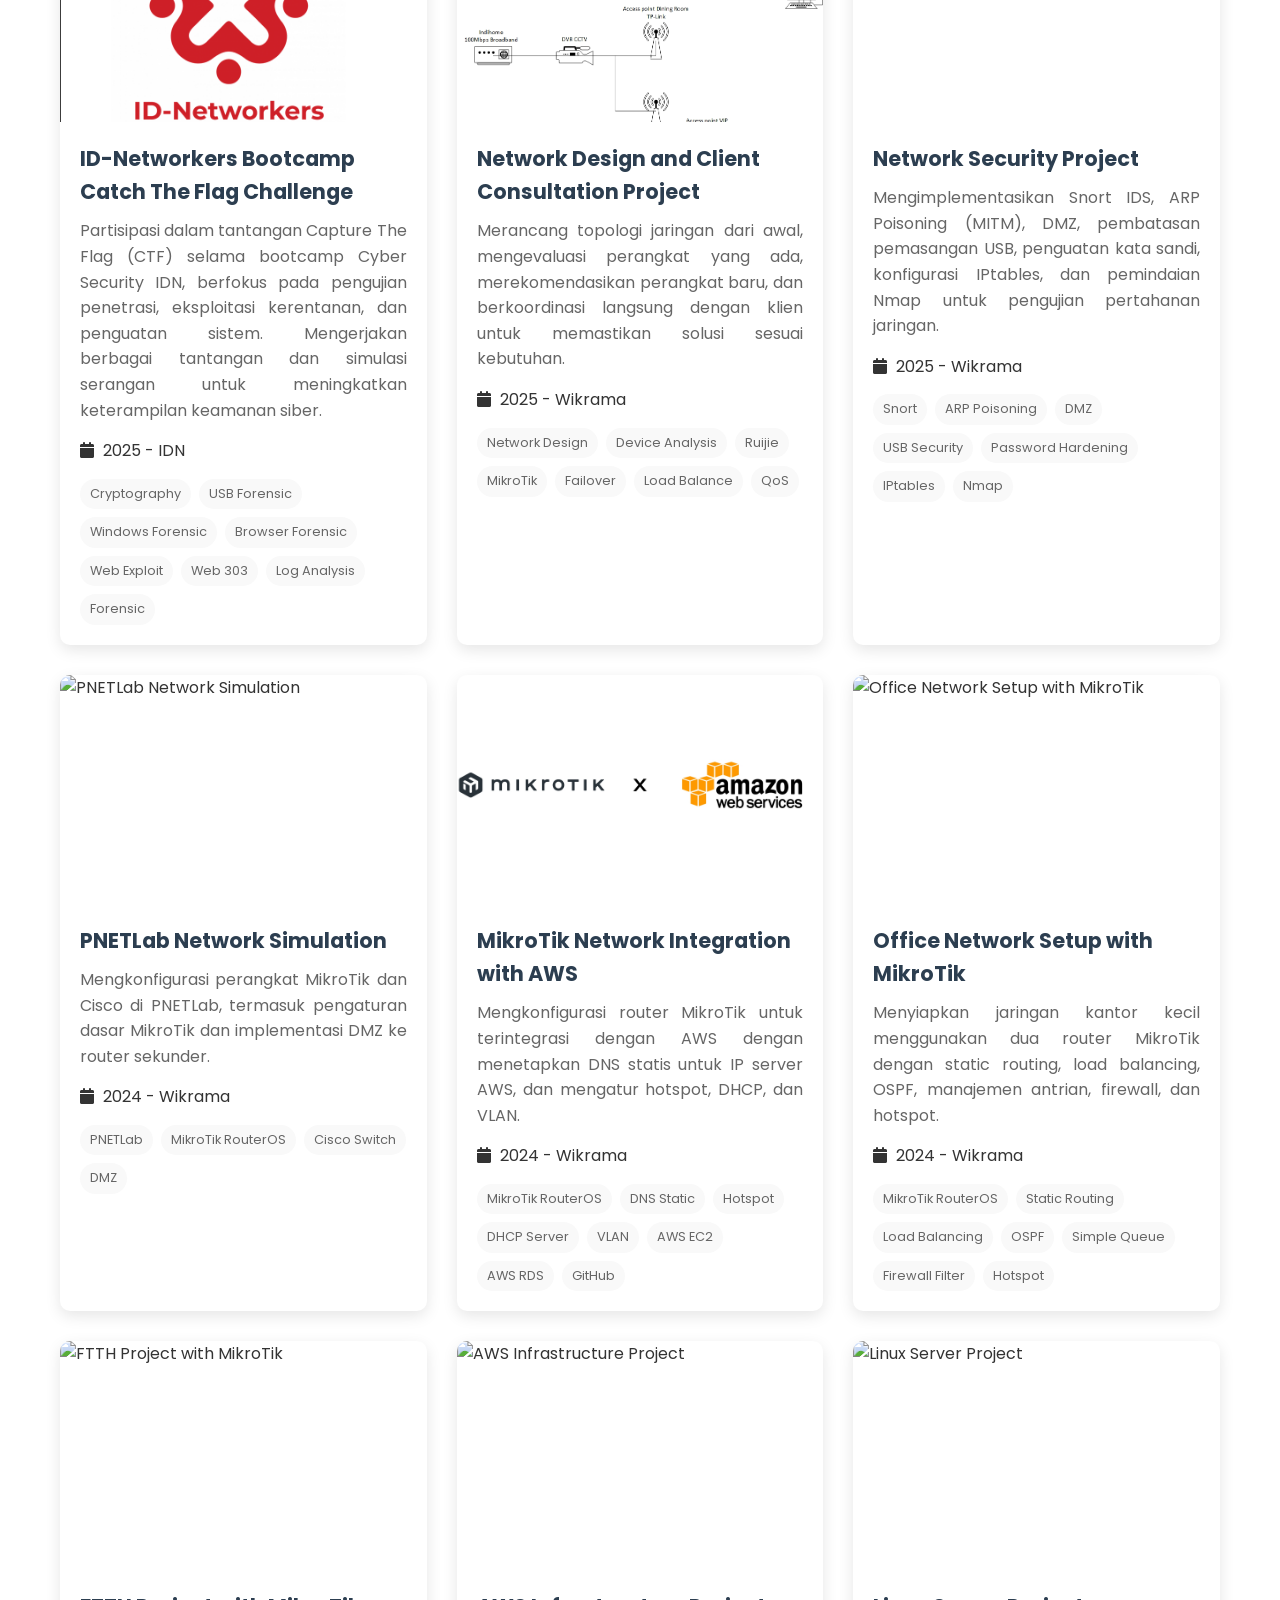
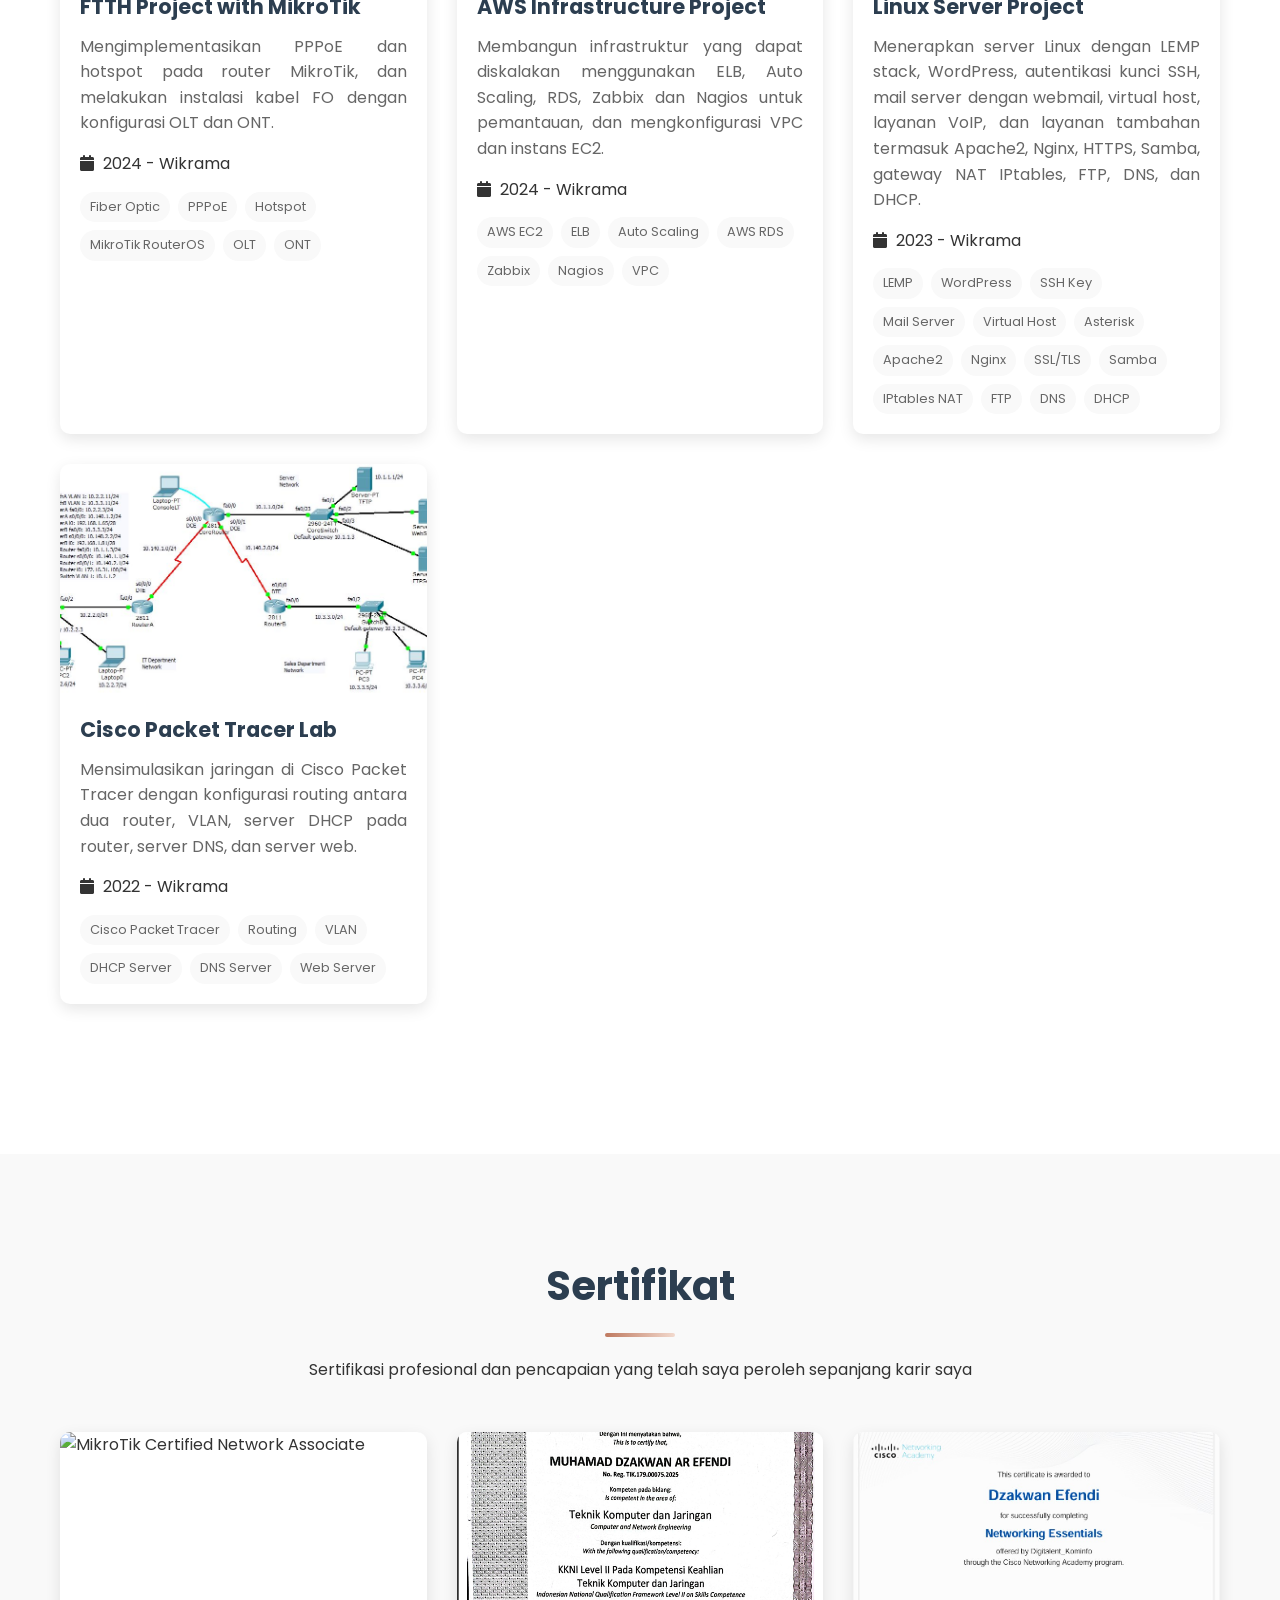
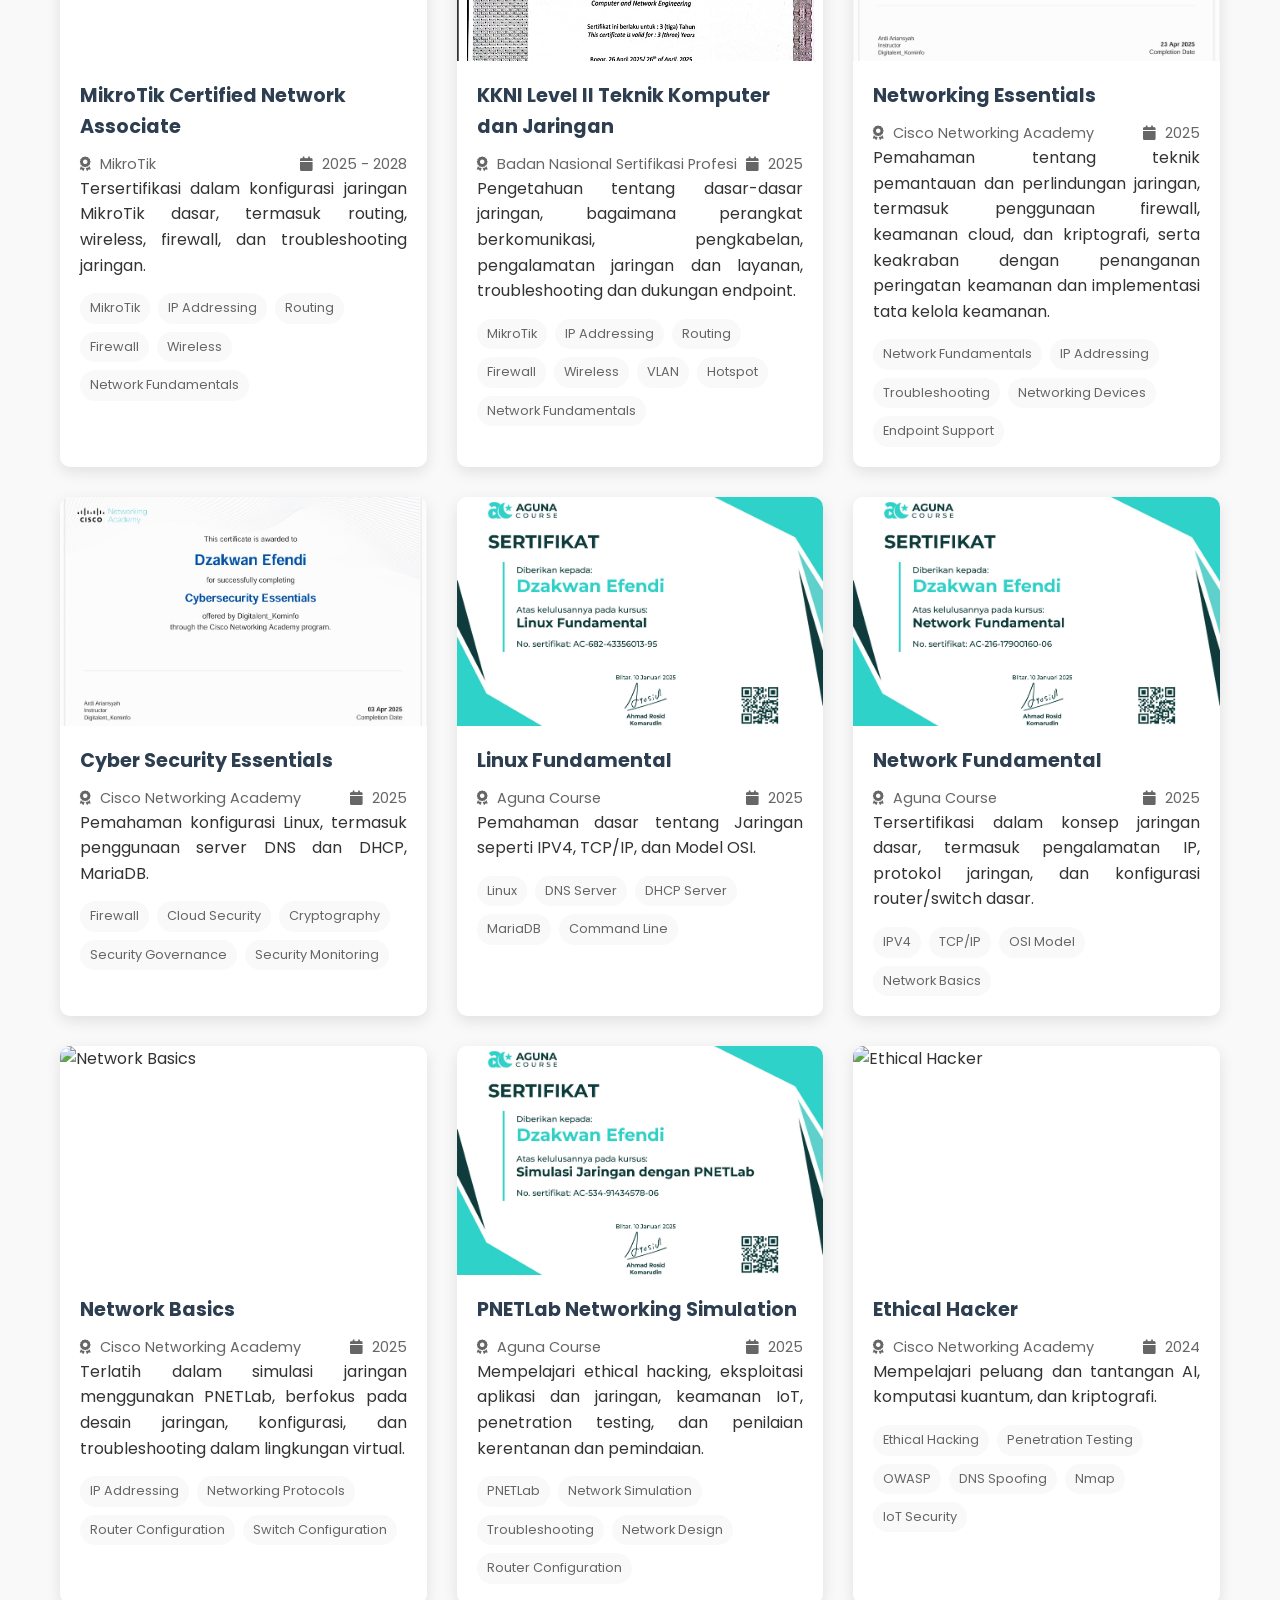
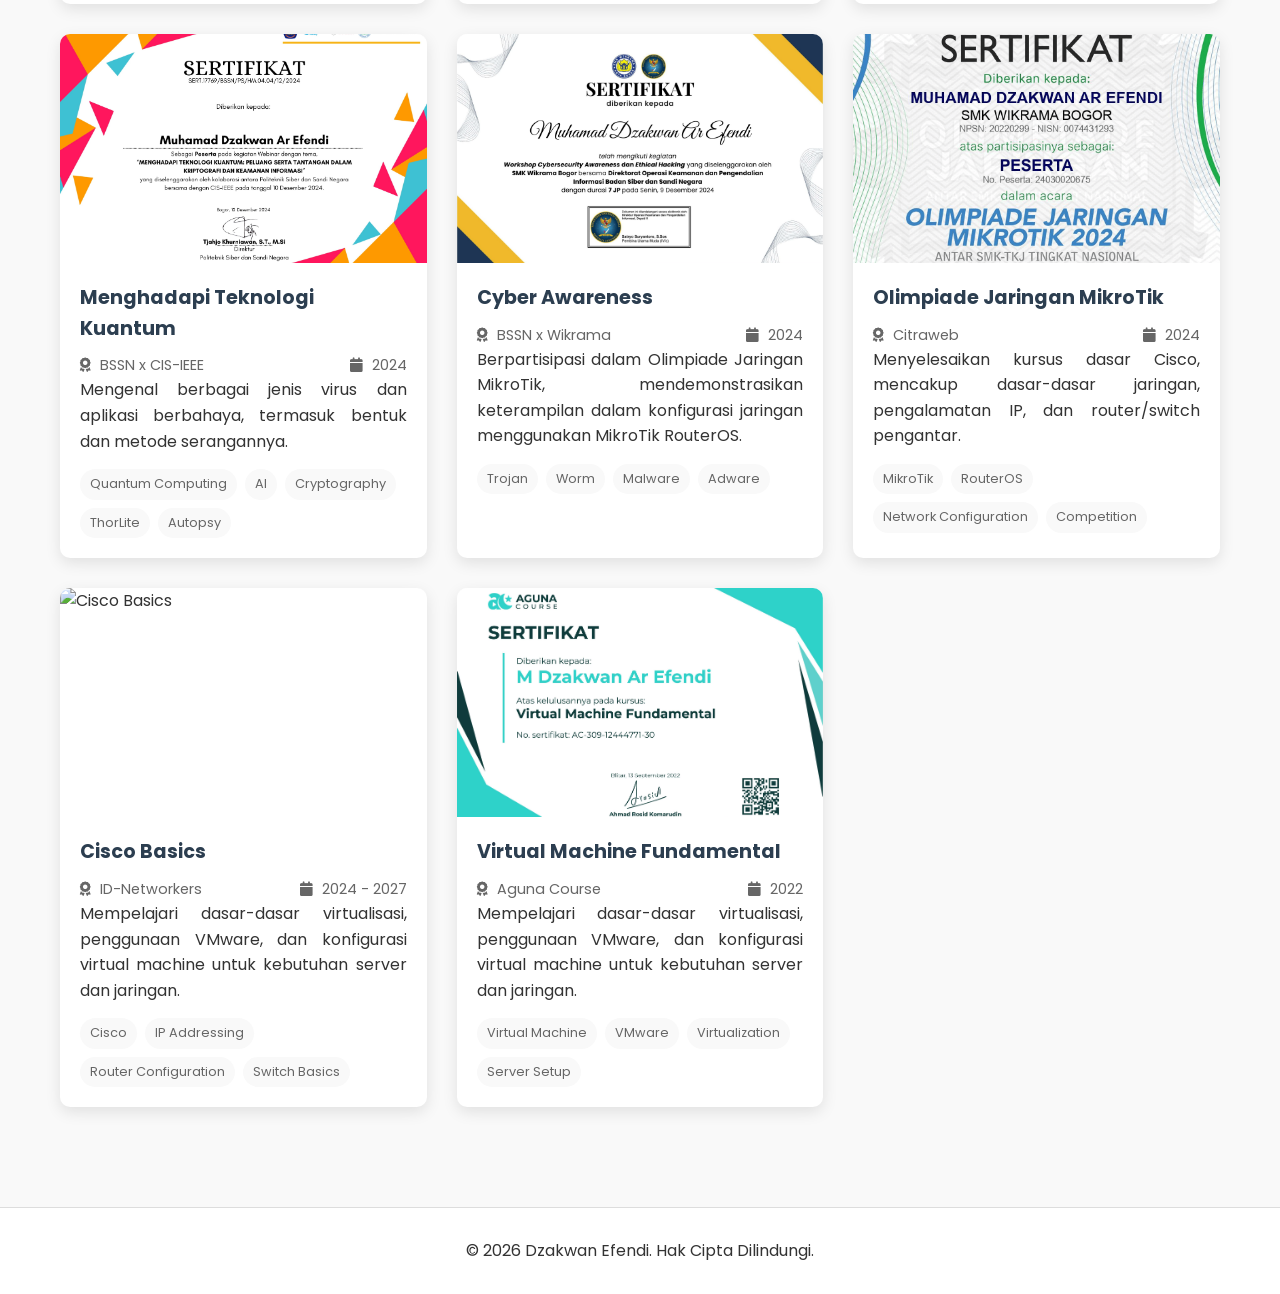
==== commit 70f687c5: "nama file" ====
--- a/index.html
+++ b/index.html
@@ -711,13 +711,13 @@
 
                 <div class="certificate-card">
                         <div class="certificate-image">
-                            <img src="img/Sertifikat/KKNI-Level-II.png" alt="KKNI Level II pada Kompetensi Keahlian Teknik Komputer dan Jaringan">
-                            <div class="overlay">
-                                <h3>Kompetensi Keahlian Teknik Komputer dan Jaringan (coming-soon)</h3>
+                            <img src="img/Sertifikat/KKNI-Level-II.png" alt="KKNI Level II Teknik Komputer dan Jaringan" loading="lazy">
+                            <div class="overlay">
+                                <h3>KKNI Level II Teknik Komputer dan Jaringan</h3>
                             </div>
                         </div>
                         <div class="certificate-info">
-                            <h3>Kompetensi Keahlian Teknik Komputer dan Jaringan (coming-soon)</h3>
+                            <h3>KKNI Level II Teknik Komputer dan Jaringan</h3>
                             <div class="certificate-meta">
                                 <p><i class="fas fa-award"></i> Badan Nasional Sertifikasi Profesi</p>
                                 <p><i class="fas fa-calendar"></i> 2025</p>
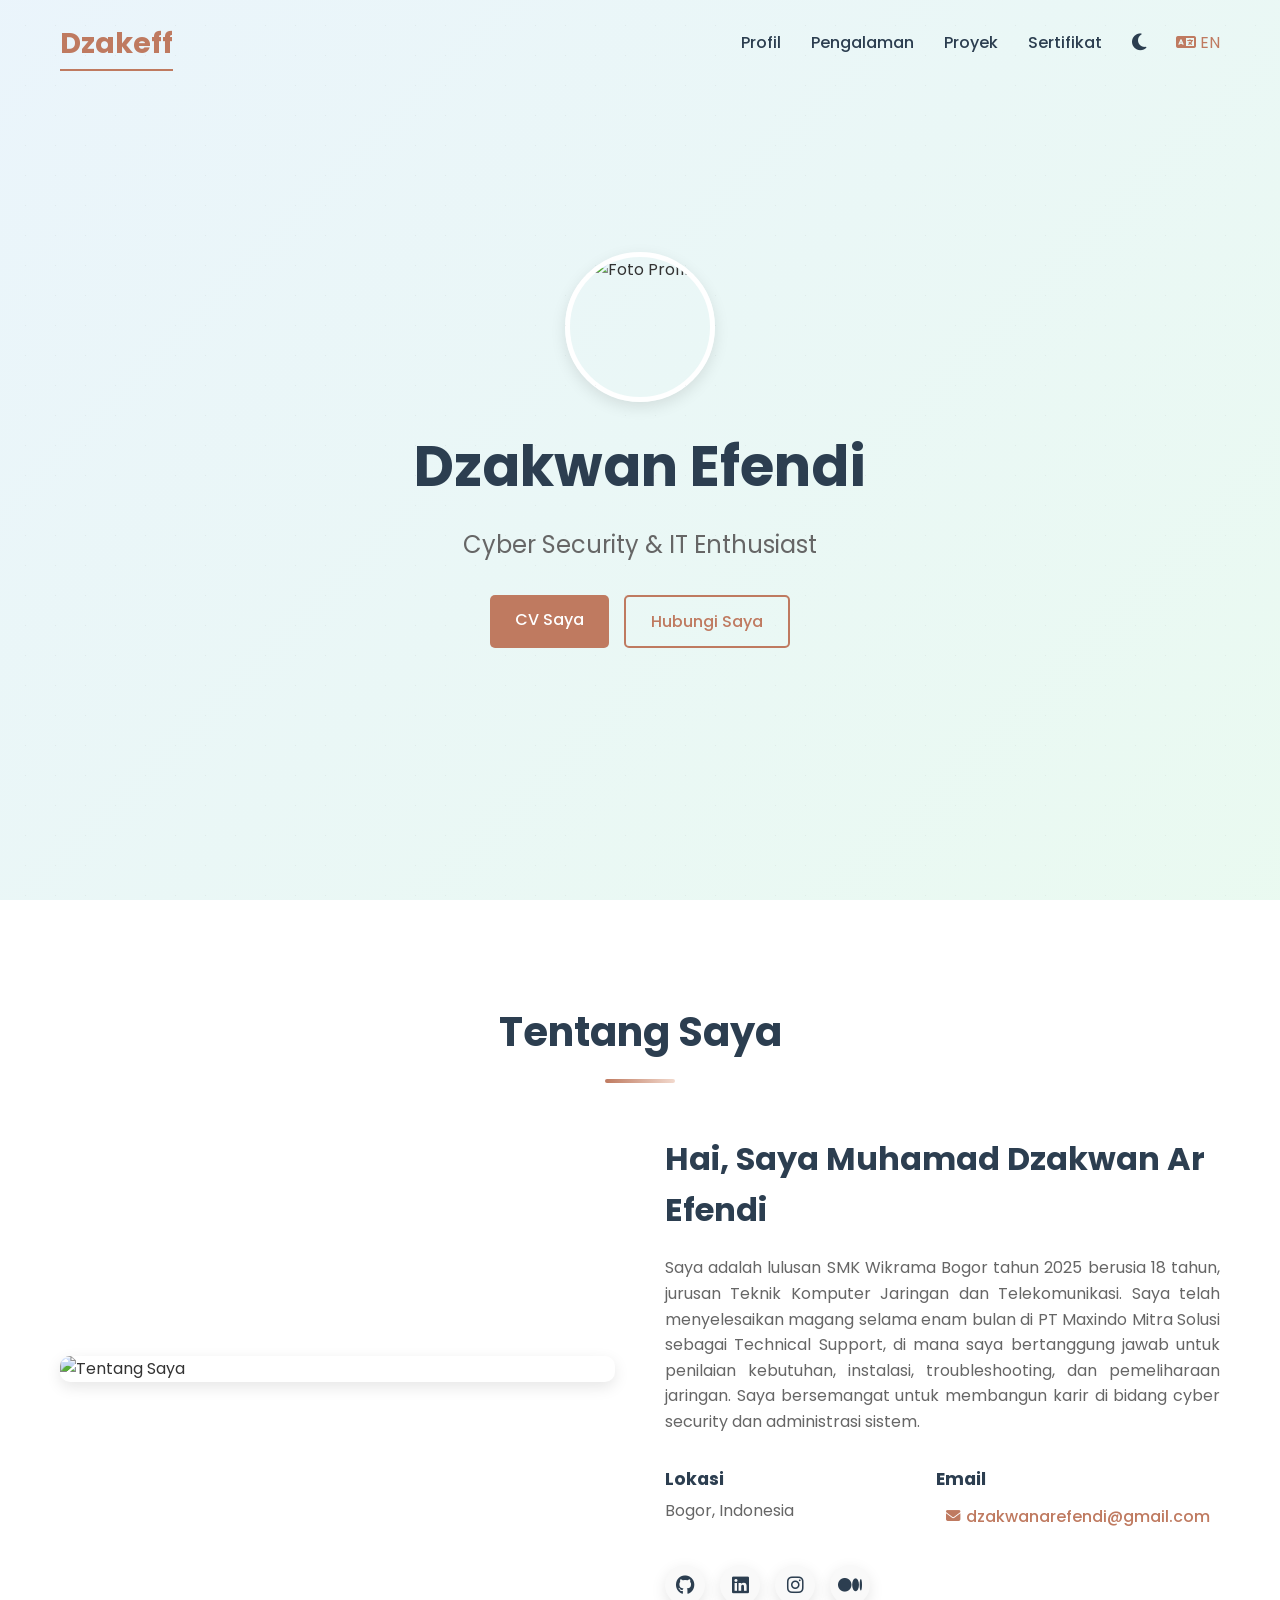
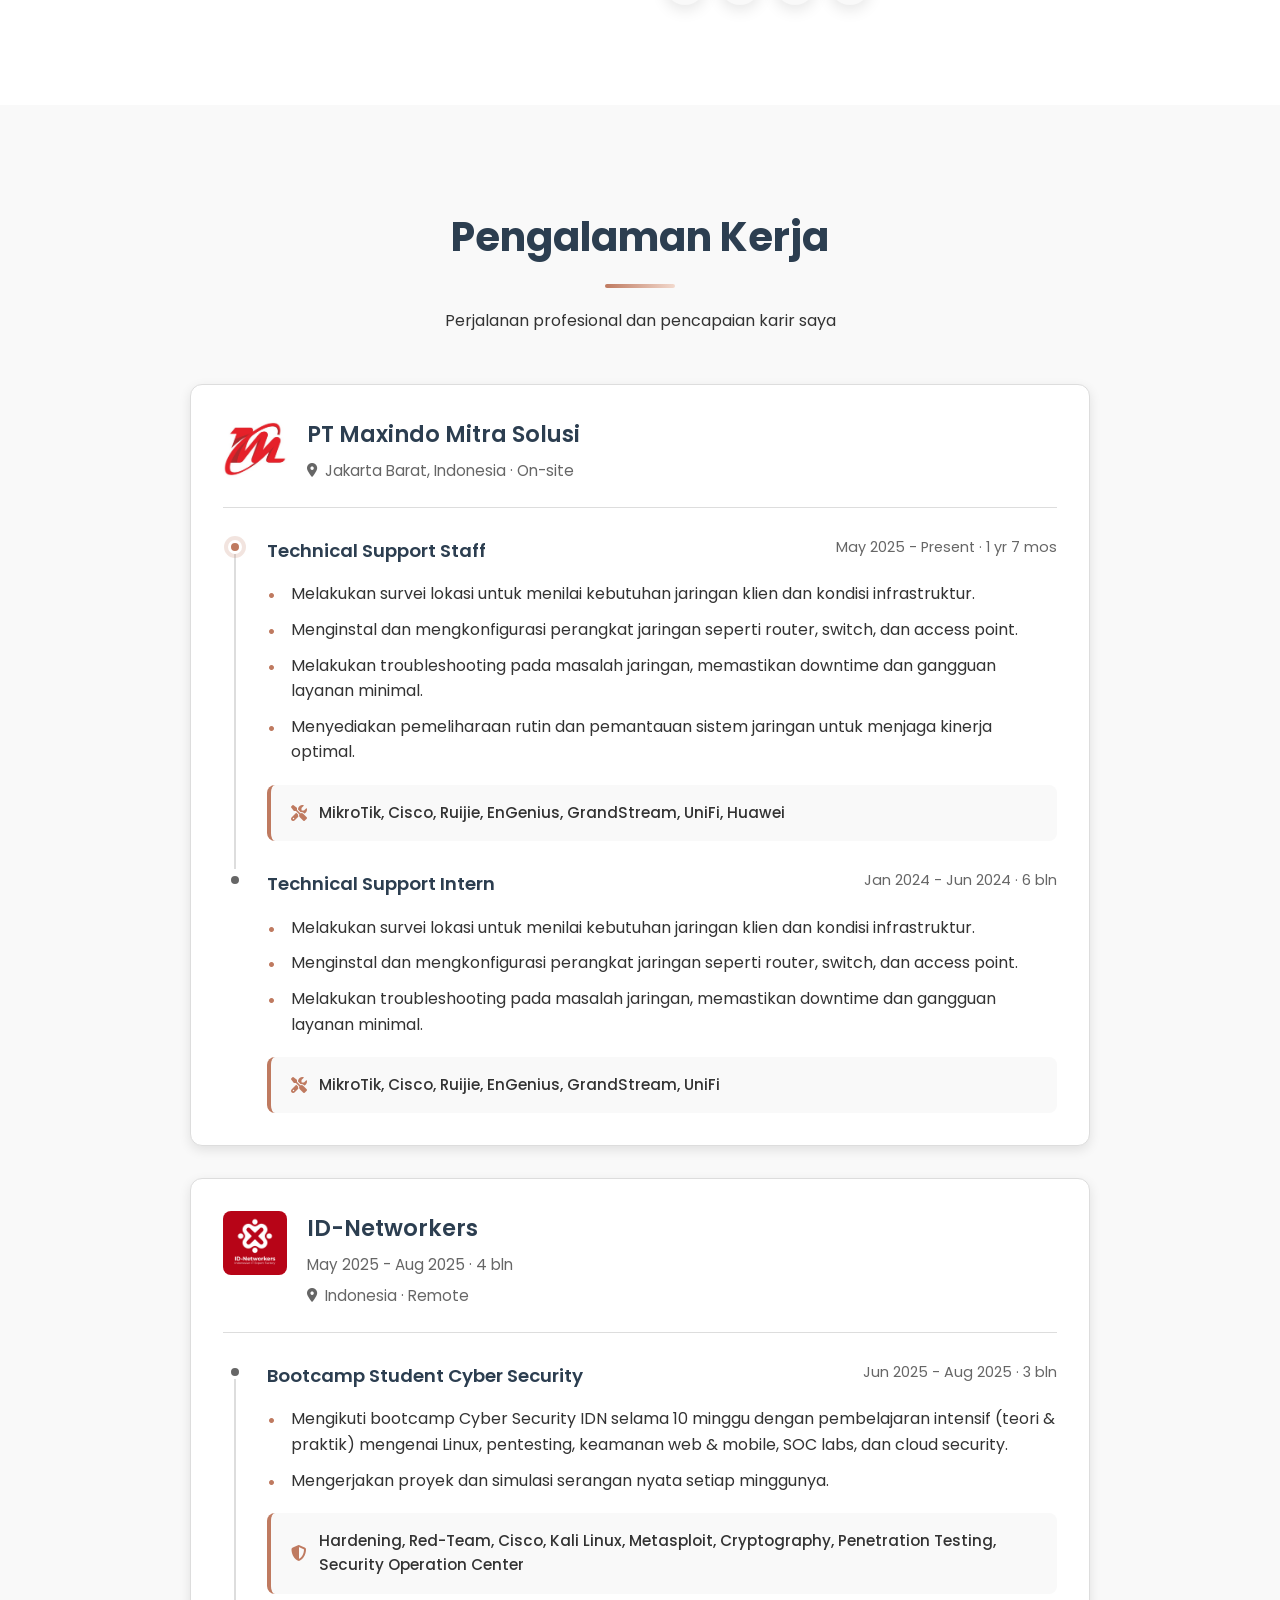
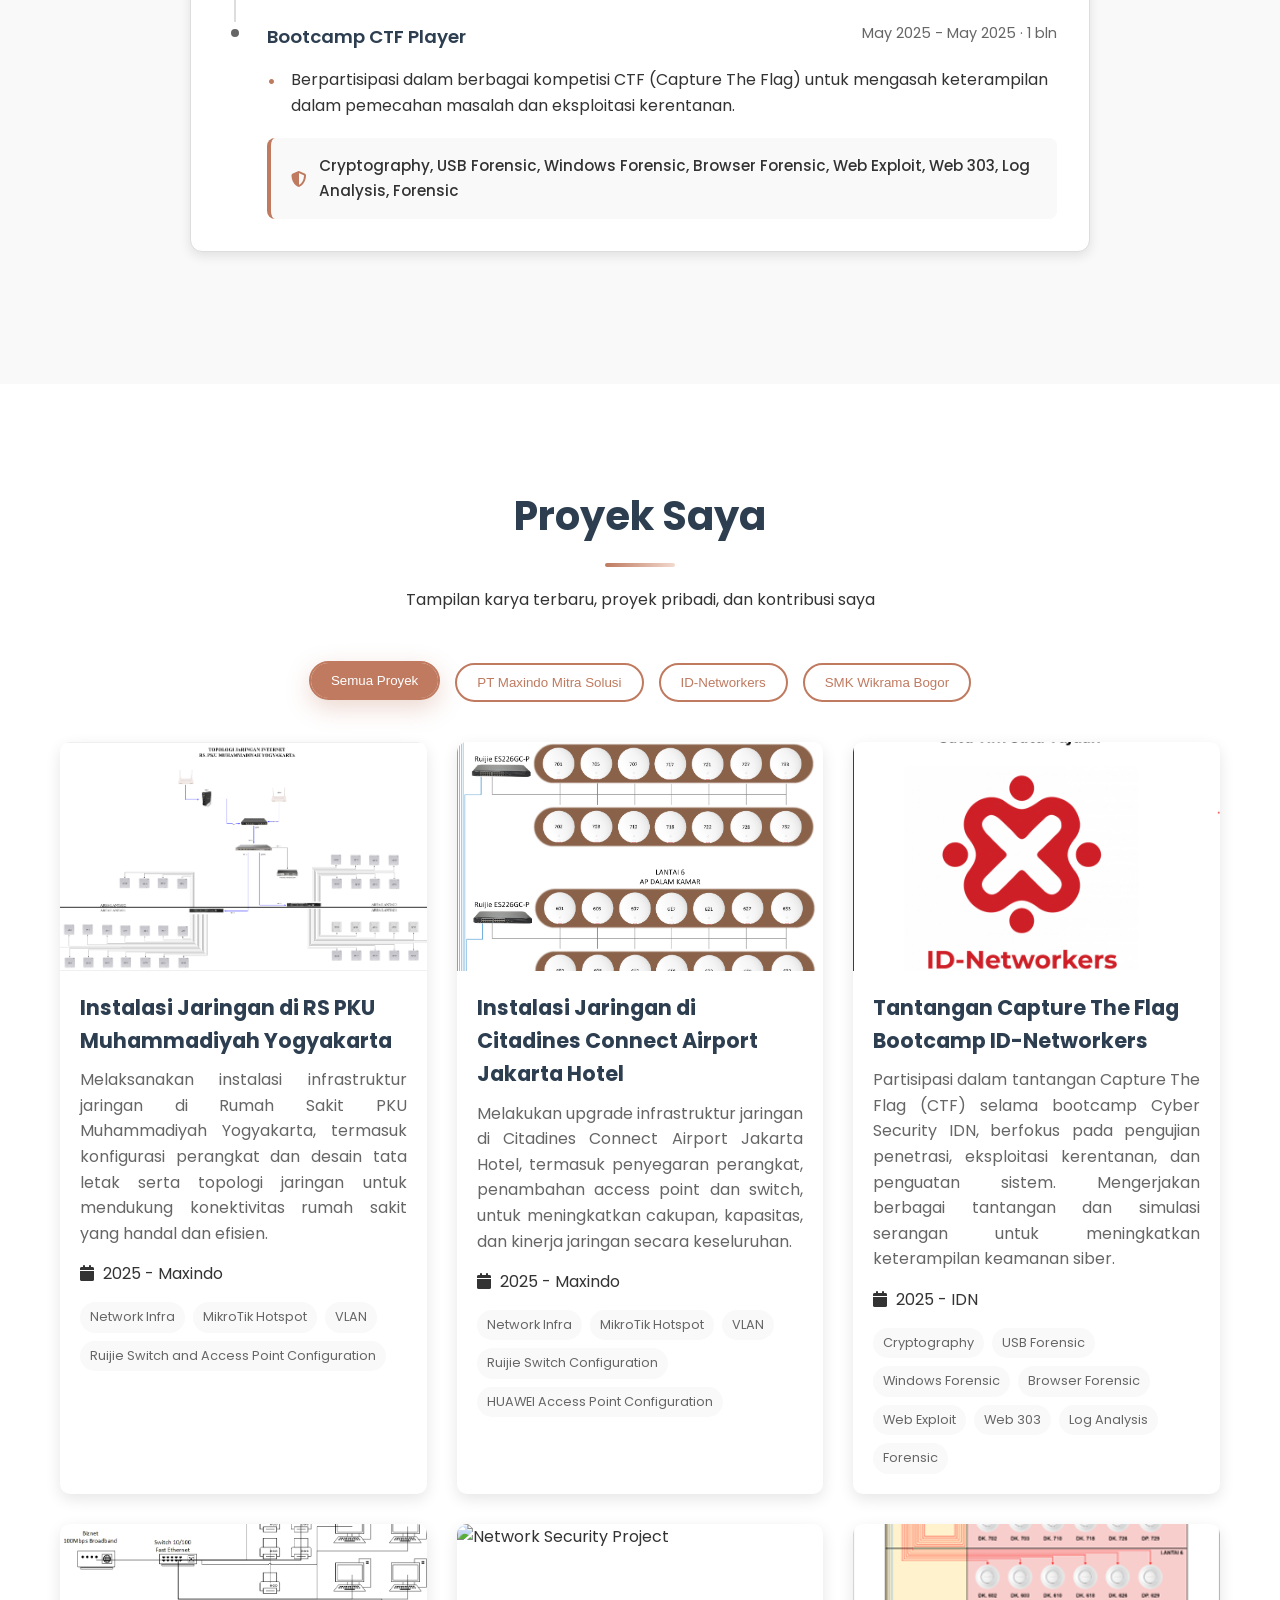
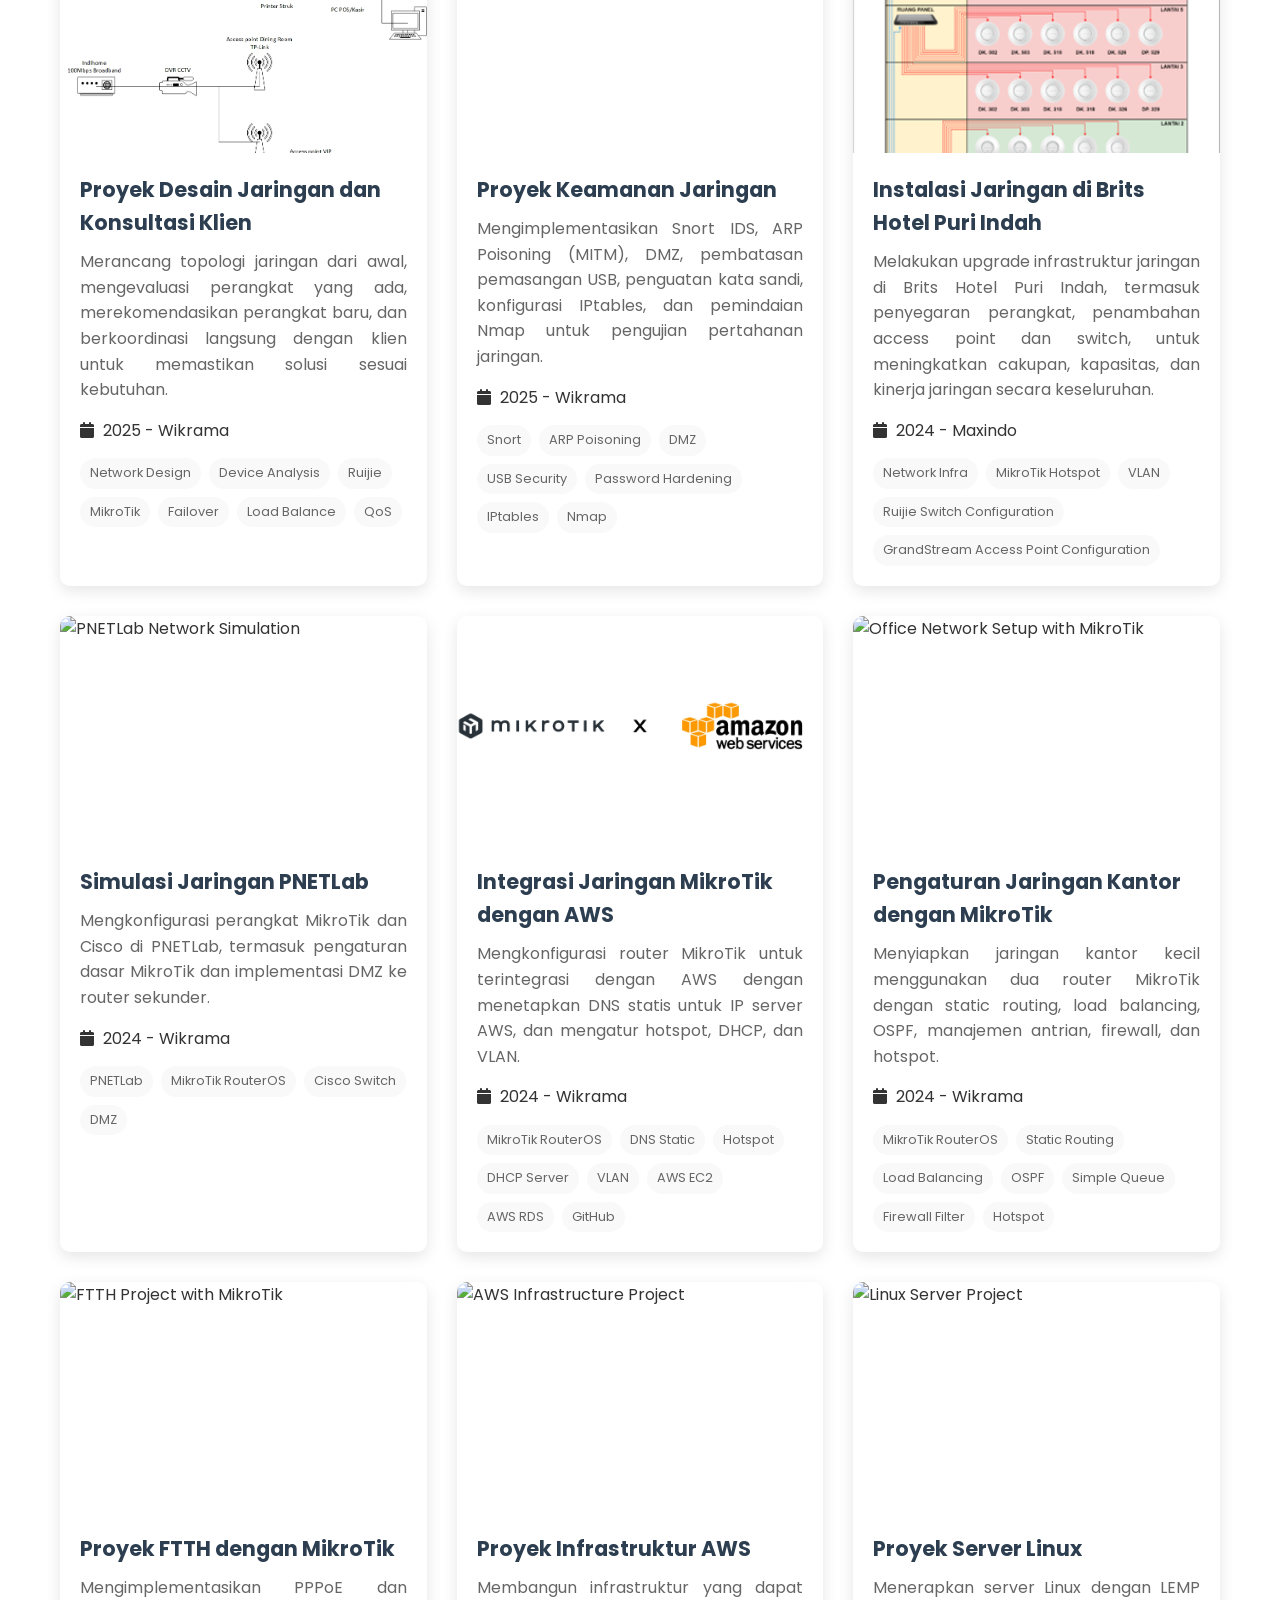
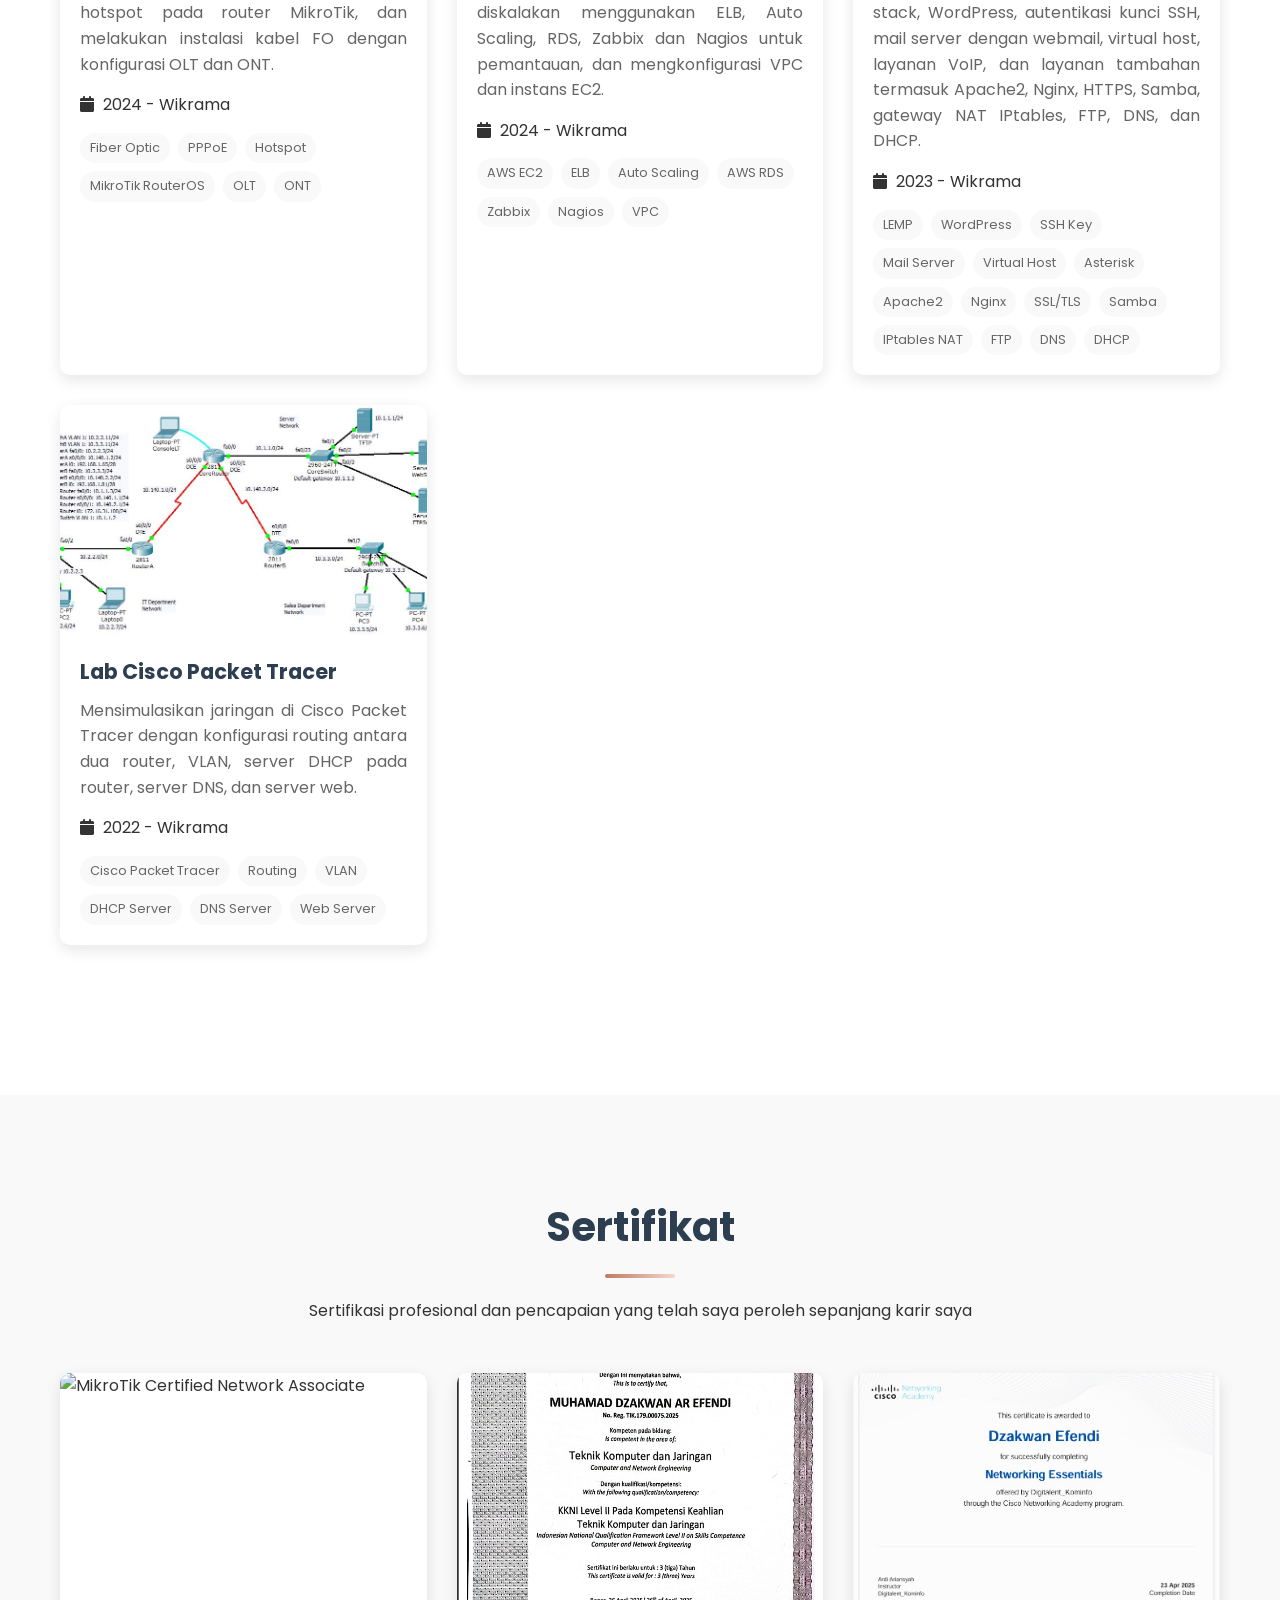
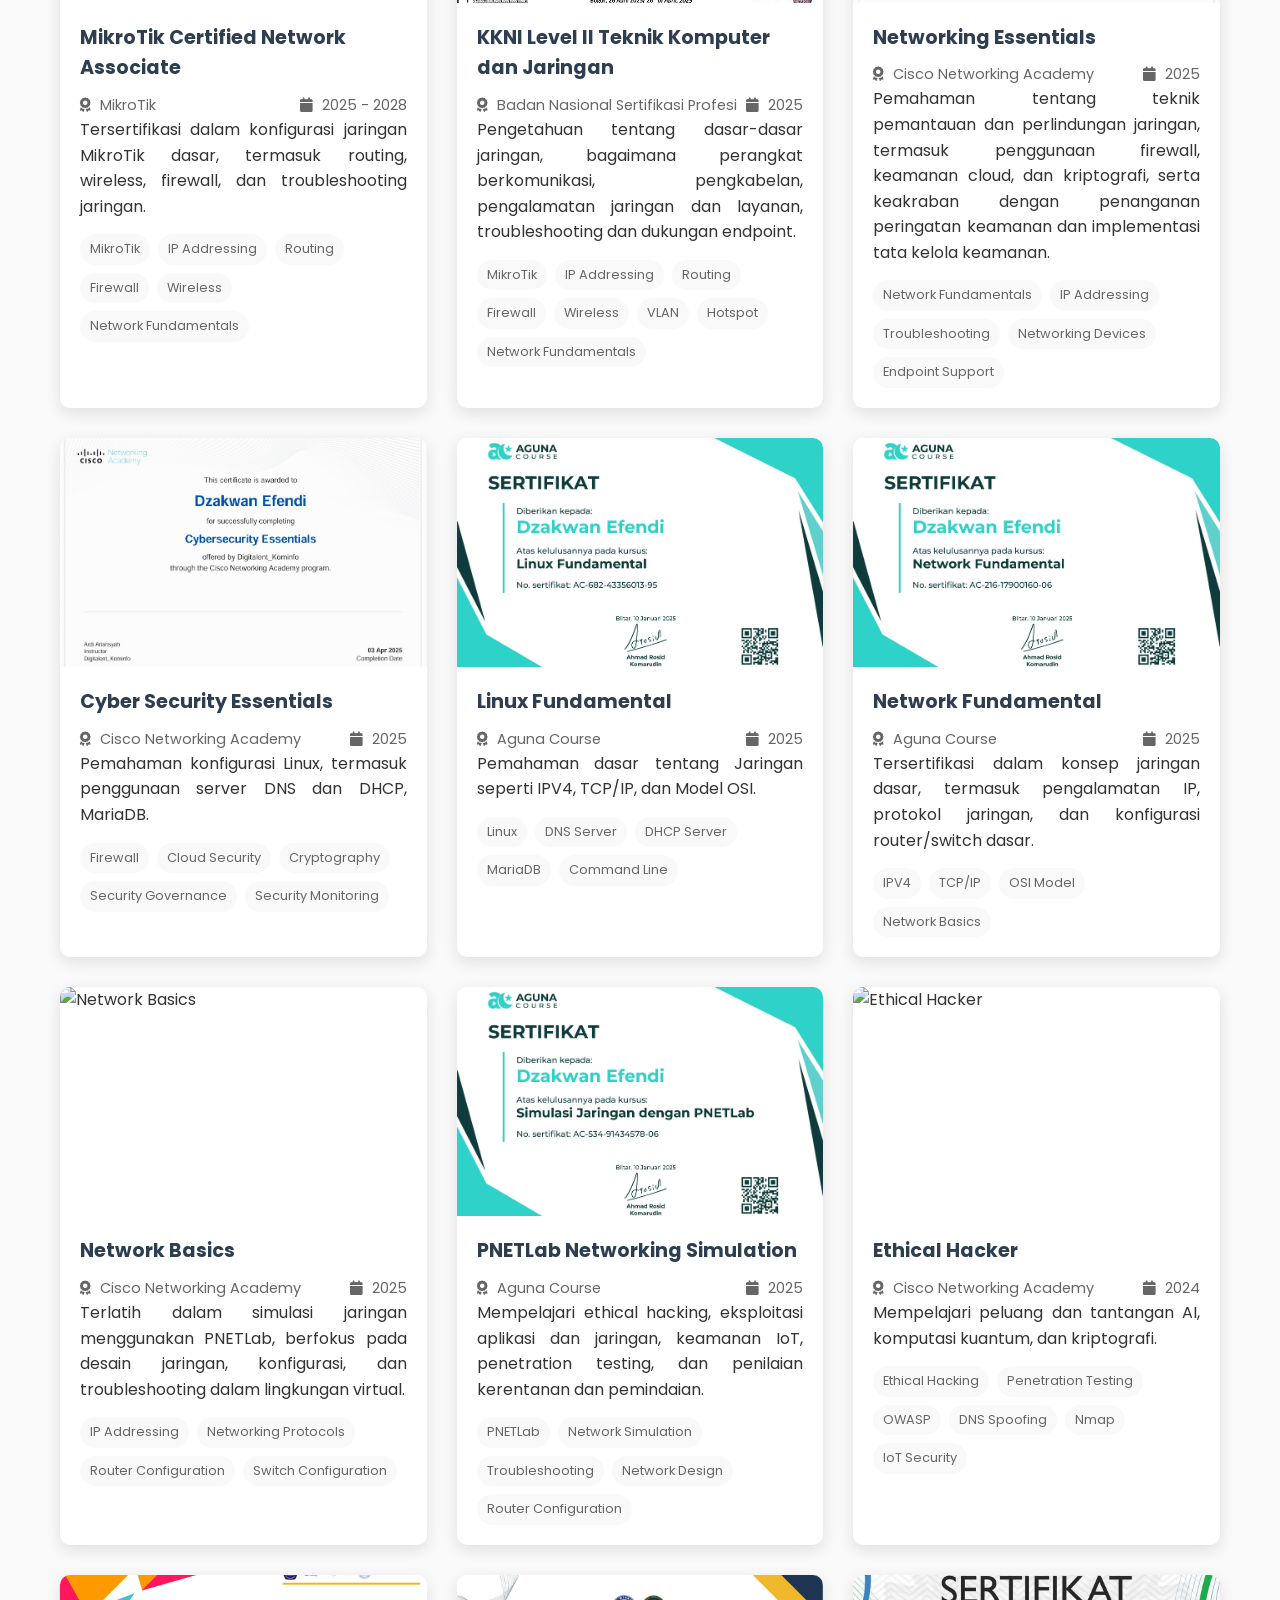
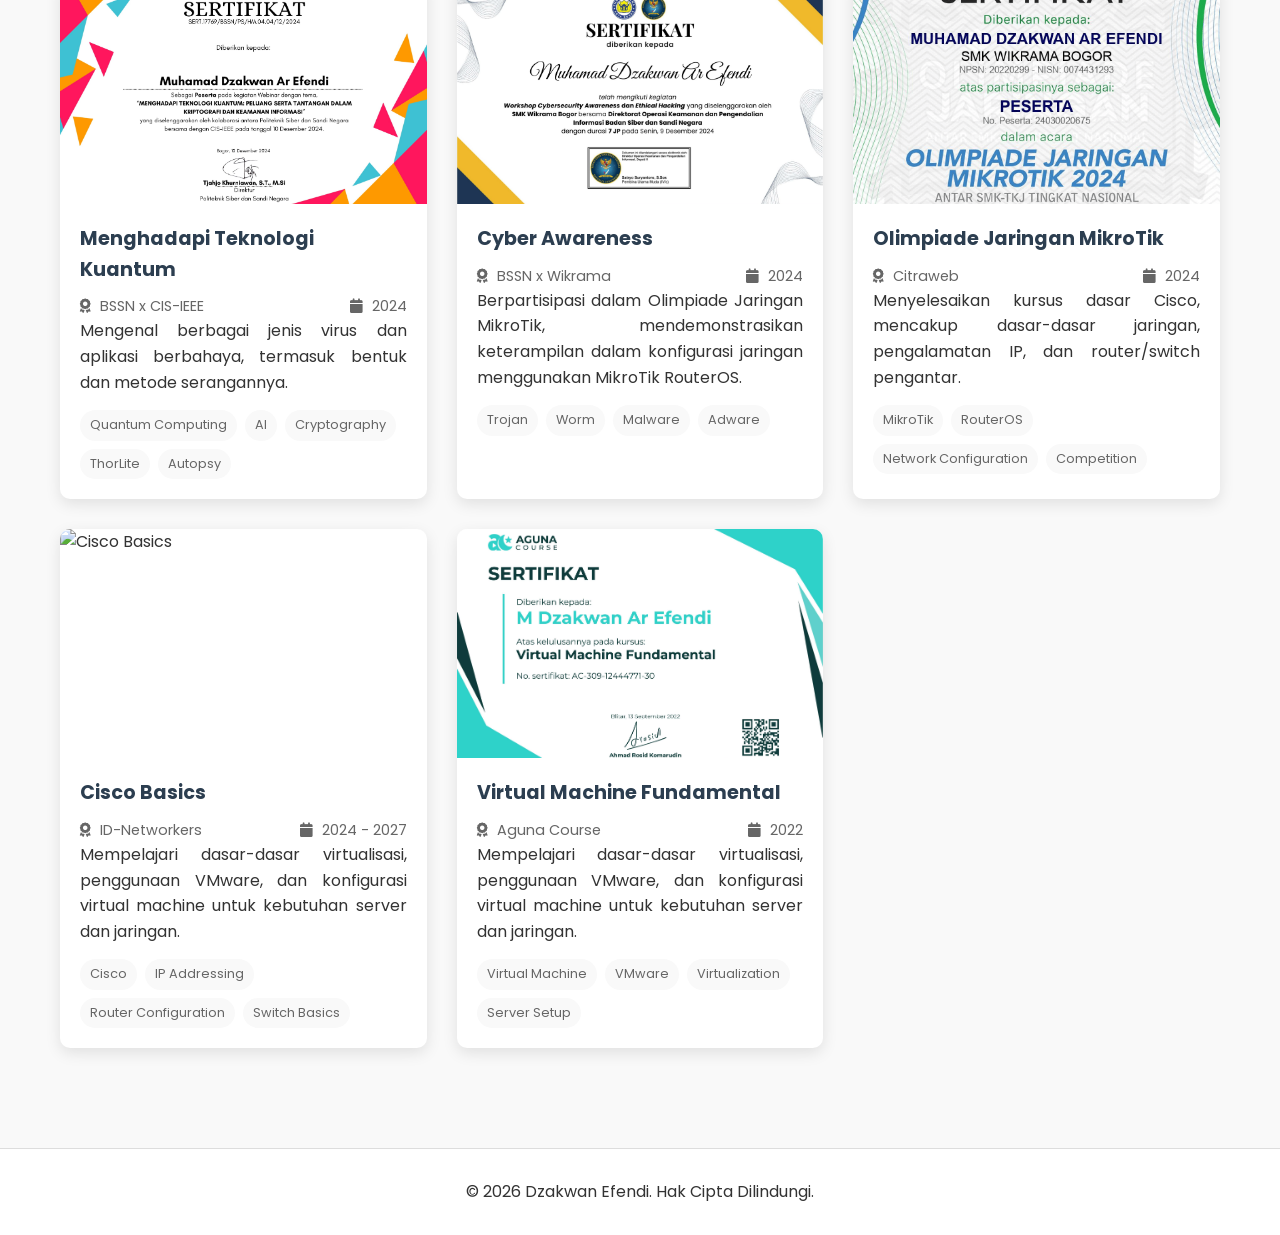
==== commit 365c0447: "fix translate" ====
--- a/index.html
+++ b/index.html
@@ -284,14 +284,14 @@
             <div class="projects-grid unified-grid" id="unifiedGrid" style="display: none;">
                 <!-- Projects will be cloned here via JavaScript -->
             </div>
-
+ 
             <!-- PT Maxindo Mitra Solusi Projects -->
             <div class="project-category" data-category="maxindo" style="display: none;">
                 <!-- <div class="category-header">
                     <h3><i class="fas fa-building"></i> Associated with PT Maxindo Mitra Solusi</h3>
                 </div> -->
                 <div class="projects-grid">
-                    <div class="project-card" data-project-index="0">
+                    <div class="project-card" data-project-index="0" data-year="2025">
                         <div class="project-image">
                             <img src="img/Project/Topologi-RS-PKU-Muhammadiyah-Yogyakarta.png" alt="Topology of PKU Muhammadiyah Hospital Yogyakarta" loading="lazy">
                             <div class="overlay">
@@ -315,8 +315,8 @@
                             </div>
                         </div>
                     </div>
-
-                    <div class="project-card" data-project-index="1">
+ 
+                    <div class="project-card" data-project-index="1" data-year="2025">
                         <div class="project-image">
                             <img src="img/Project/Topologi-Citadines-Connect-Airport-FINAL.png" alt="Topology of Citadines Connect Airport Jakarta Hotel" loading="lazy">
                             <div class="overlay">
@@ -341,8 +341,8 @@
                             </div>
                         </div>
                     </div>
-
-                    <div class="project-card" data-project-index="2">
+ 
+                    <div class="project-card" data-project-index="2" data-year="2024">
                         <div class="project-image">
                             <img src="img/Project/Topologi-Brits-Hotel-Puri-Indah.png" alt="Topology of Brits Hotel Puri Indah" loading="lazy">
                             <div class="overlay">
@@ -369,14 +369,14 @@
                     </div>
                 </div>
             </div>
-
+ 
             <!-- ID-Networkers Projects -->
             <div class="project-category" data-category="idnetworkers" style="display: none;">
                 <!-- <div class="category-header">
                     <h3><i class="fas fa-network-wired"></i> Associated with ID-Networkers</h3>
                 </div> -->
                 <div class="projects-grid">
-                    <div class="project-card" data-project-index="0">
+                    <div class="project-card" data-project-index="0" data-year="2025">
                         <div class="project-image">
                             <img src="img/Project/CTF.png" alt="ID-Networkers Bootcamp Project" loading="lazy">
                             <div class="overlay">
@@ -406,14 +406,14 @@
                     </div>
                 </div>
             </div>
-
+ 
             <!-- SMK Wikrama Bogor Projects -->
             <div class="project-category" data-category="wikrama" style="display: none;">
                 <!-- <div class="category-header">
                     <h3><i class="fas fa-graduation-cap"></i> Associated with SMK Wikrama Bogor</h3>
                 </div> -->
                 <div class="projects-grid">
-                    <div class="project-card" data-project-index="0">
+                    <div class="project-card" data-project-index="0" data-year="2025">
                         <div class="project-image">
                             <img src="img/Project/Yiolas-Grill-Perangkat-Existing.jpg" alt="Network Design and Client Consultation Project" loading="lazy">
                             <div class="overlay">
@@ -440,8 +440,8 @@
                             </div>
                         </div>
                     </div>
-
-                    <div class="project-card" data-project-index="1">
+ 
+                    <div class="project-card" data-project-index="1" data-year="2025">
                         <div class="project-image">
                             <img src="img/Project/Kali-Linux-Linux-Backtrack-Linux-glitch-art.jpg" alt="Network Security Project" loading="lazy">
                             <div class="overlay">
@@ -468,8 +468,8 @@
                             </div>
                         </div>
                     </div>
-
-                    <div class="project-card" data-project-index="2">
+ 
+                    <div class="project-card" data-project-index="2" data-year="2024">
                         <div class="project-image">
                             <img src="img/Project/PNETLab.jpg" alt="PNETLab Network Simulation" loading="lazy">
                             <div class="overlay">
@@ -493,8 +493,8 @@
                             </div>
                         </div>
                     </div>
-
-                    <div class="project-card" data-project-index="3">
+ 
+                    <div class="project-card" data-project-index="3" data-year="2024">
                         <div class="project-image">
                             <img src="img/Project/MikroTik-x-AWS.jpg" alt="MikroTik Network Integration with AWS" loading="lazy">
                             <div class="overlay">
@@ -522,8 +522,8 @@
                             </div>
                         </div>
                     </div>
-
-                    <div class="project-card" data-project-index="4">
+ 
+                    <div class="project-card" data-project-index="4" data-year="2024">
                         <div class="project-image">
                             <img src="img/Project/MikroTik.jpg" alt="Office Network Setup with MikroTik" loading="lazy">
                             <div class="overlay">
@@ -550,8 +550,8 @@
                             </div>
                         </div>
                     </div>
-
-                    <div class="project-card" data-project-index="5">
+ 
+                    <div class="project-card" data-project-index="5" data-year="2024">
                         <div class="project-image">
                             <img src="img/Project/FTTh.jpg" alt="FTTH Project with MikroTik" loading="lazy">
                             <div class="overlay">
@@ -577,8 +577,8 @@
                             </div>
                         </div>
                     </div>
-
-                    <div class="project-card" data-project-index="6">
+ 
+                    <div class="project-card" data-project-index="6" data-year="2024">
                         <div class="project-image">
                             <img src="img/Project/AWS.png" alt="AWS Infrastructure Project" loading="lazy">
                             <div class="overlay">
@@ -605,8 +605,8 @@
                             </div>
                         </div>
                     </div>
-
-                    <div class="project-card" data-project-index="7">
+ 
+                    <div class="project-card" data-project-index="7" data-year="2023">
                         <div class="project-image">
                             <img src="img/Project/debian-seeklogo.png" alt="Linux Server Project" loading="lazy">
                             <div class="overlay">
@@ -640,8 +640,8 @@
                             </div>
                         </div>
                     </div>
-
-                    <div class="project-card" data-project-index="8">
+ 
+                    <div class="project-card" data-project-index="8" data-year="2022">
                         <div class="project-image">
                             <img src="img/Project/Cisco-Packet-Tracer.jpg" alt="Cisco Packet Tracer Lab" loading="lazy">
                             <div class="overlay">
@@ -671,7 +671,7 @@
             </div>
         </div>
     </section>
-
+    
     <!-- Certificates Section -->
     <section id="certificates" class="certificates section bg-light">
         <div class="container">
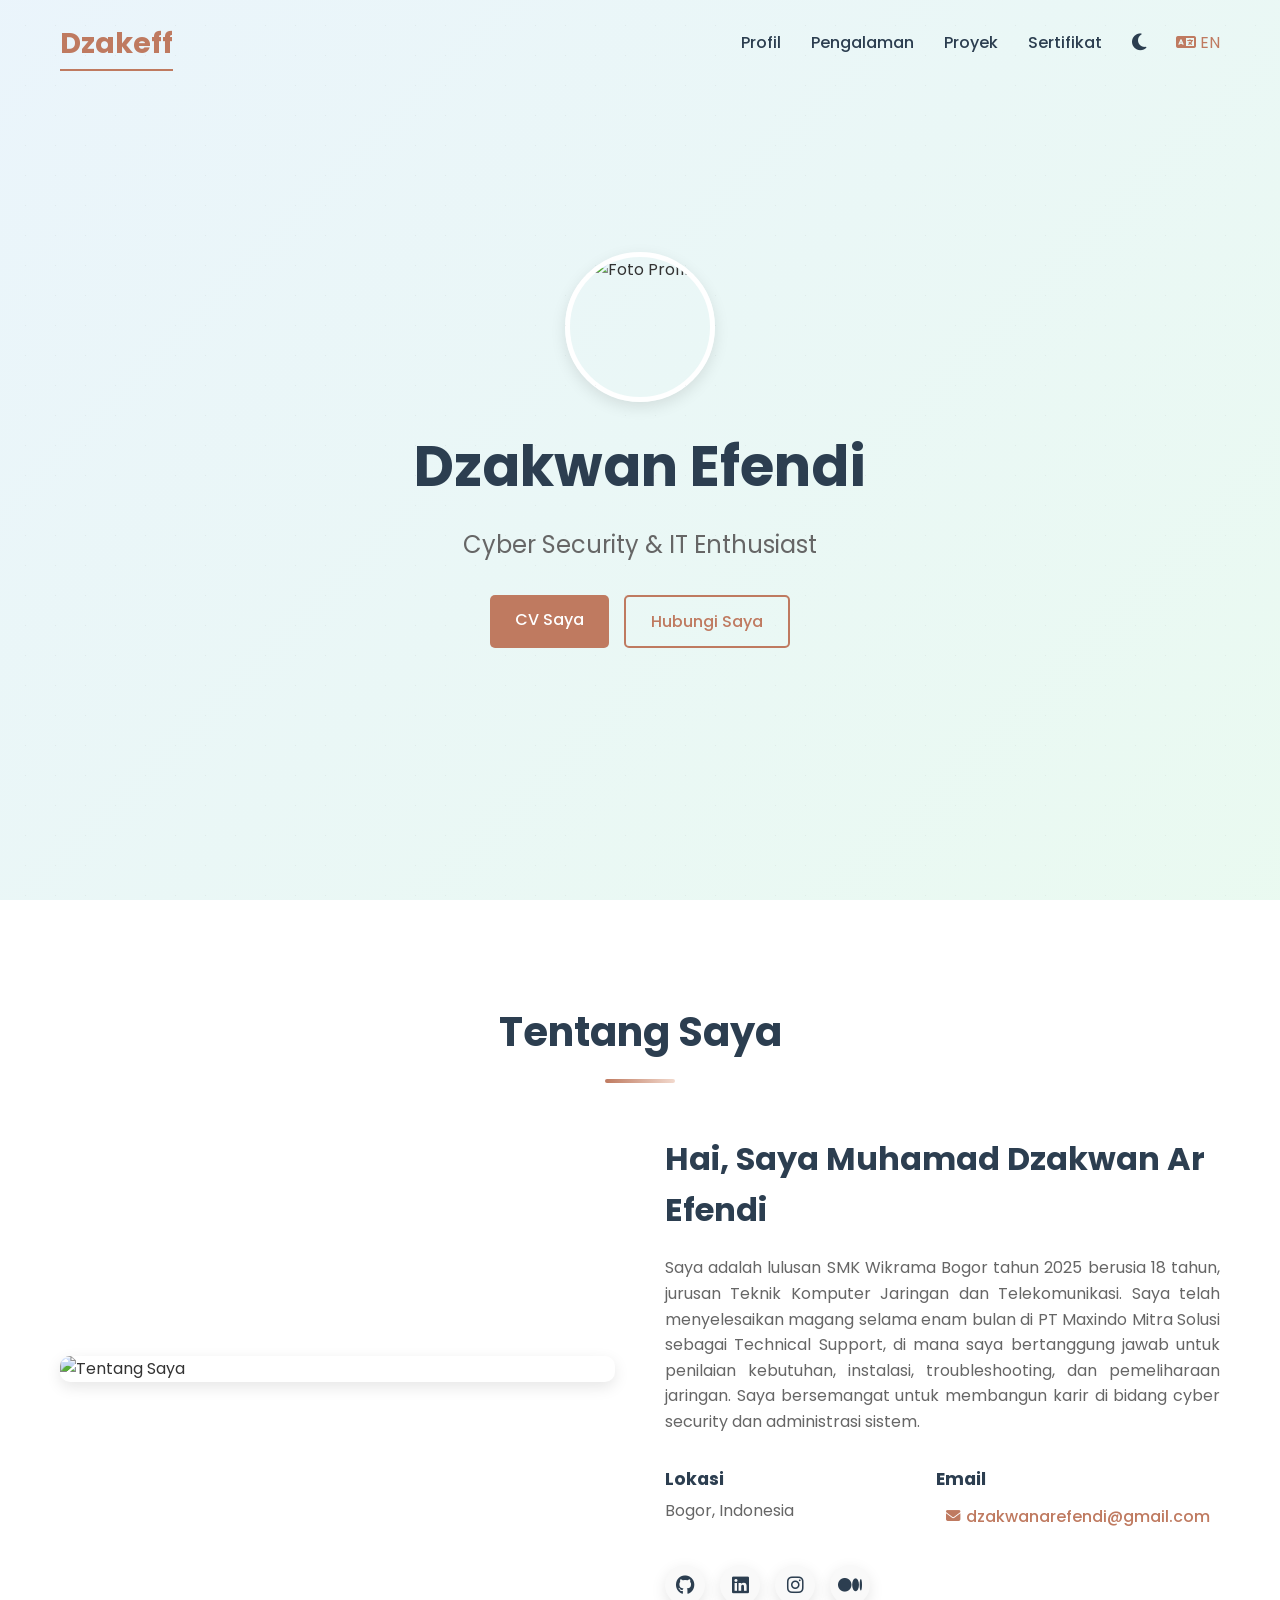
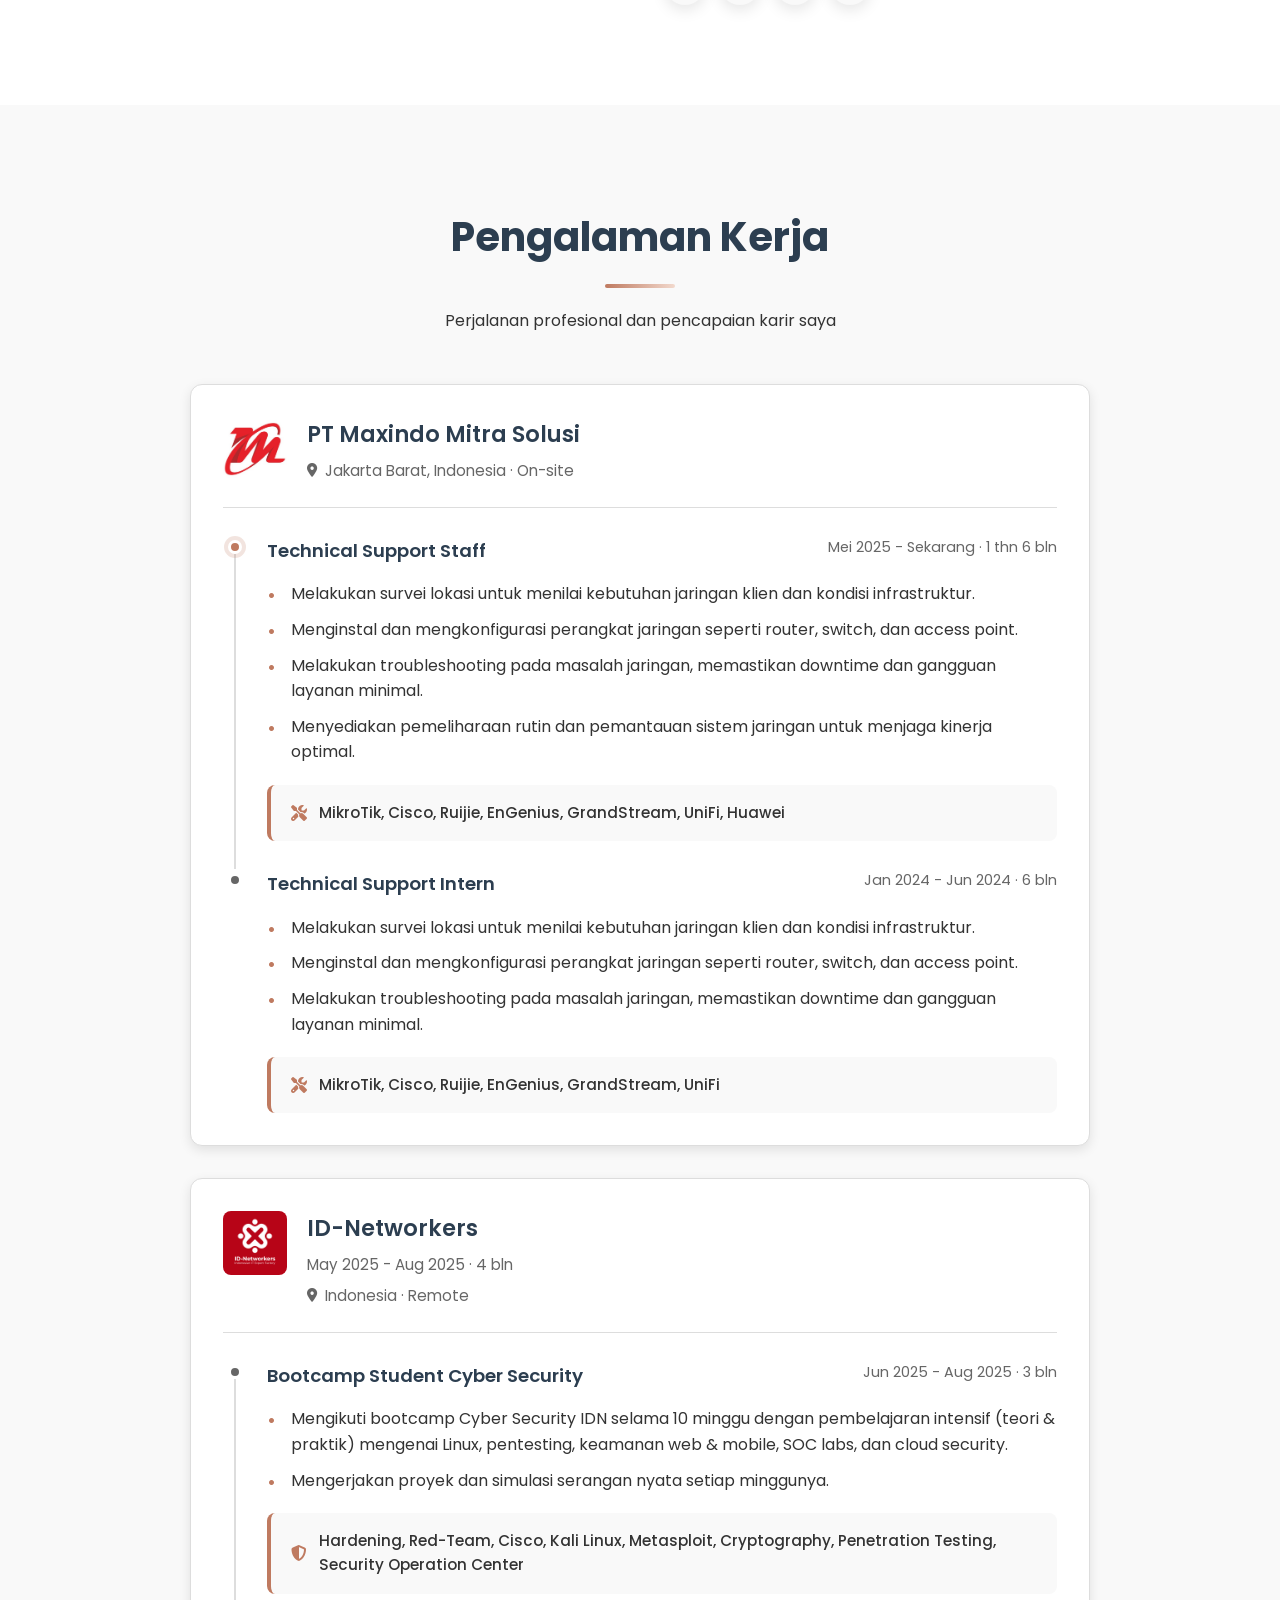
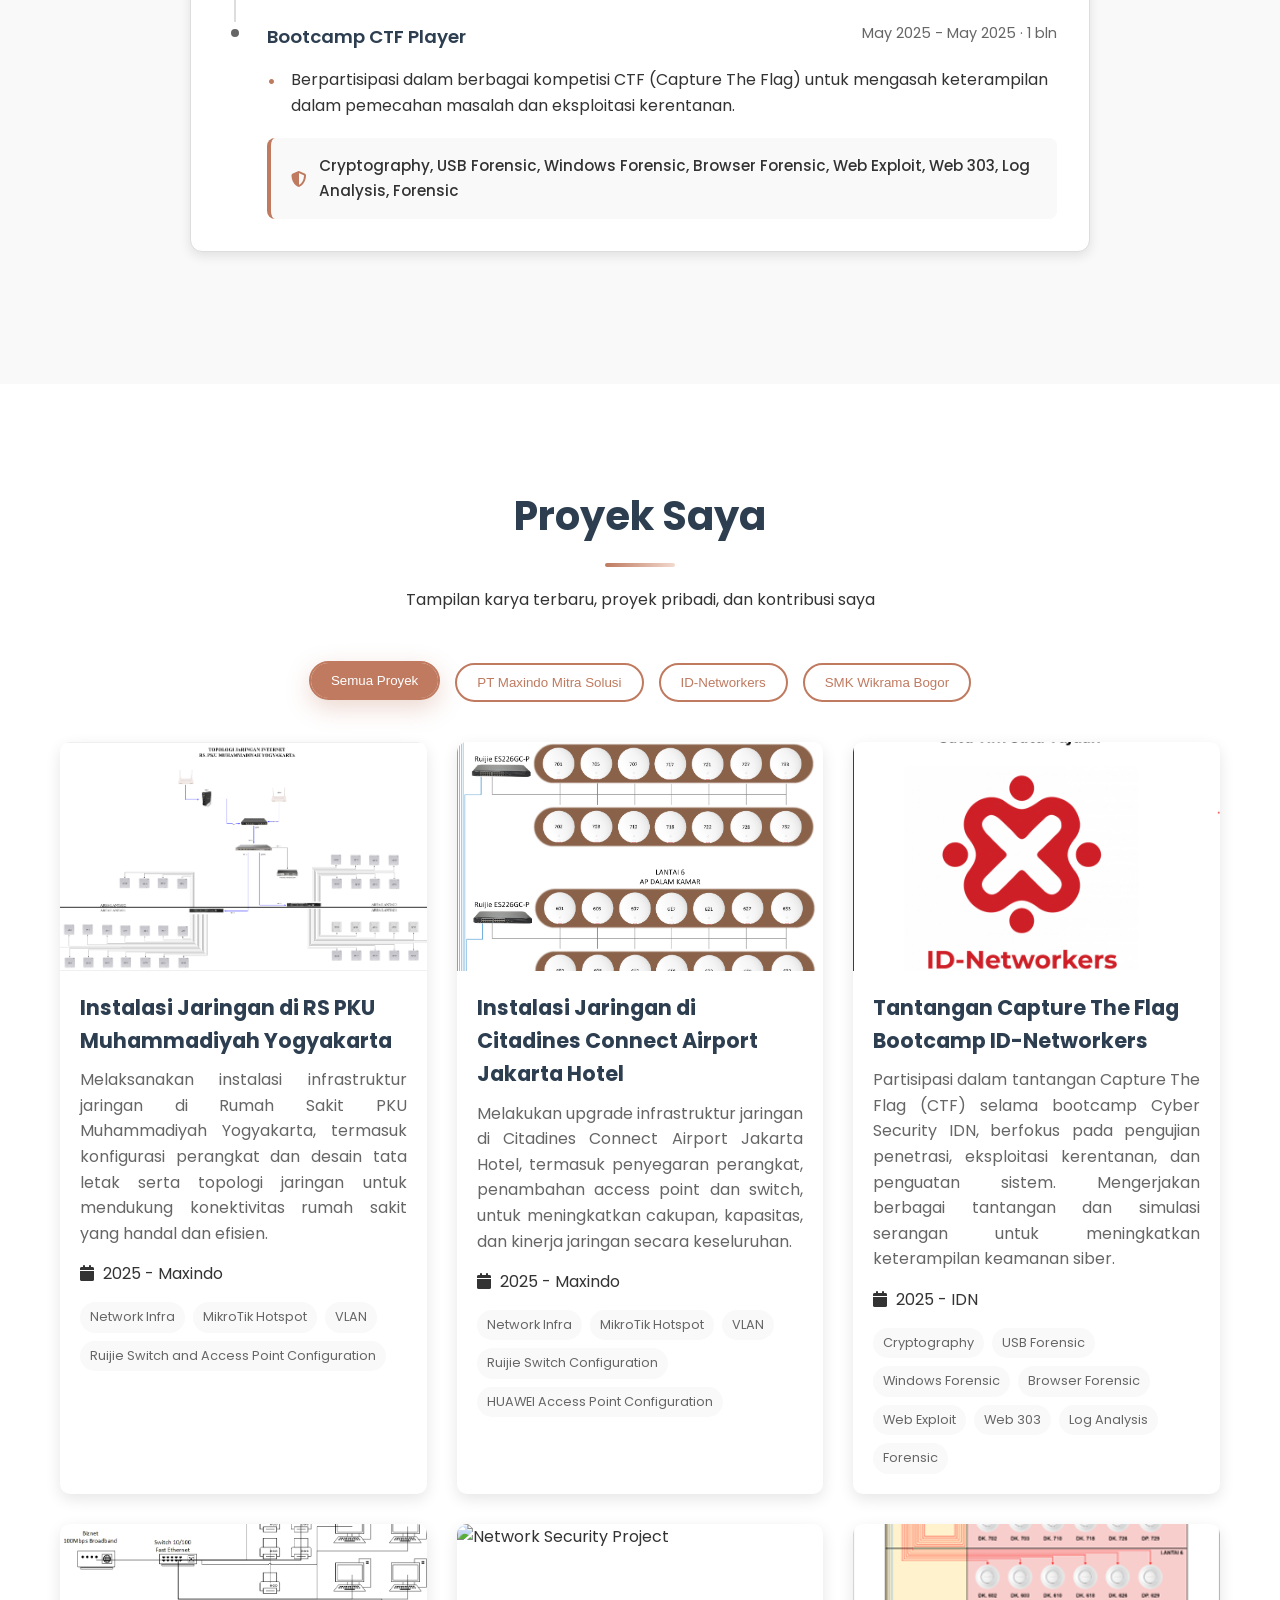
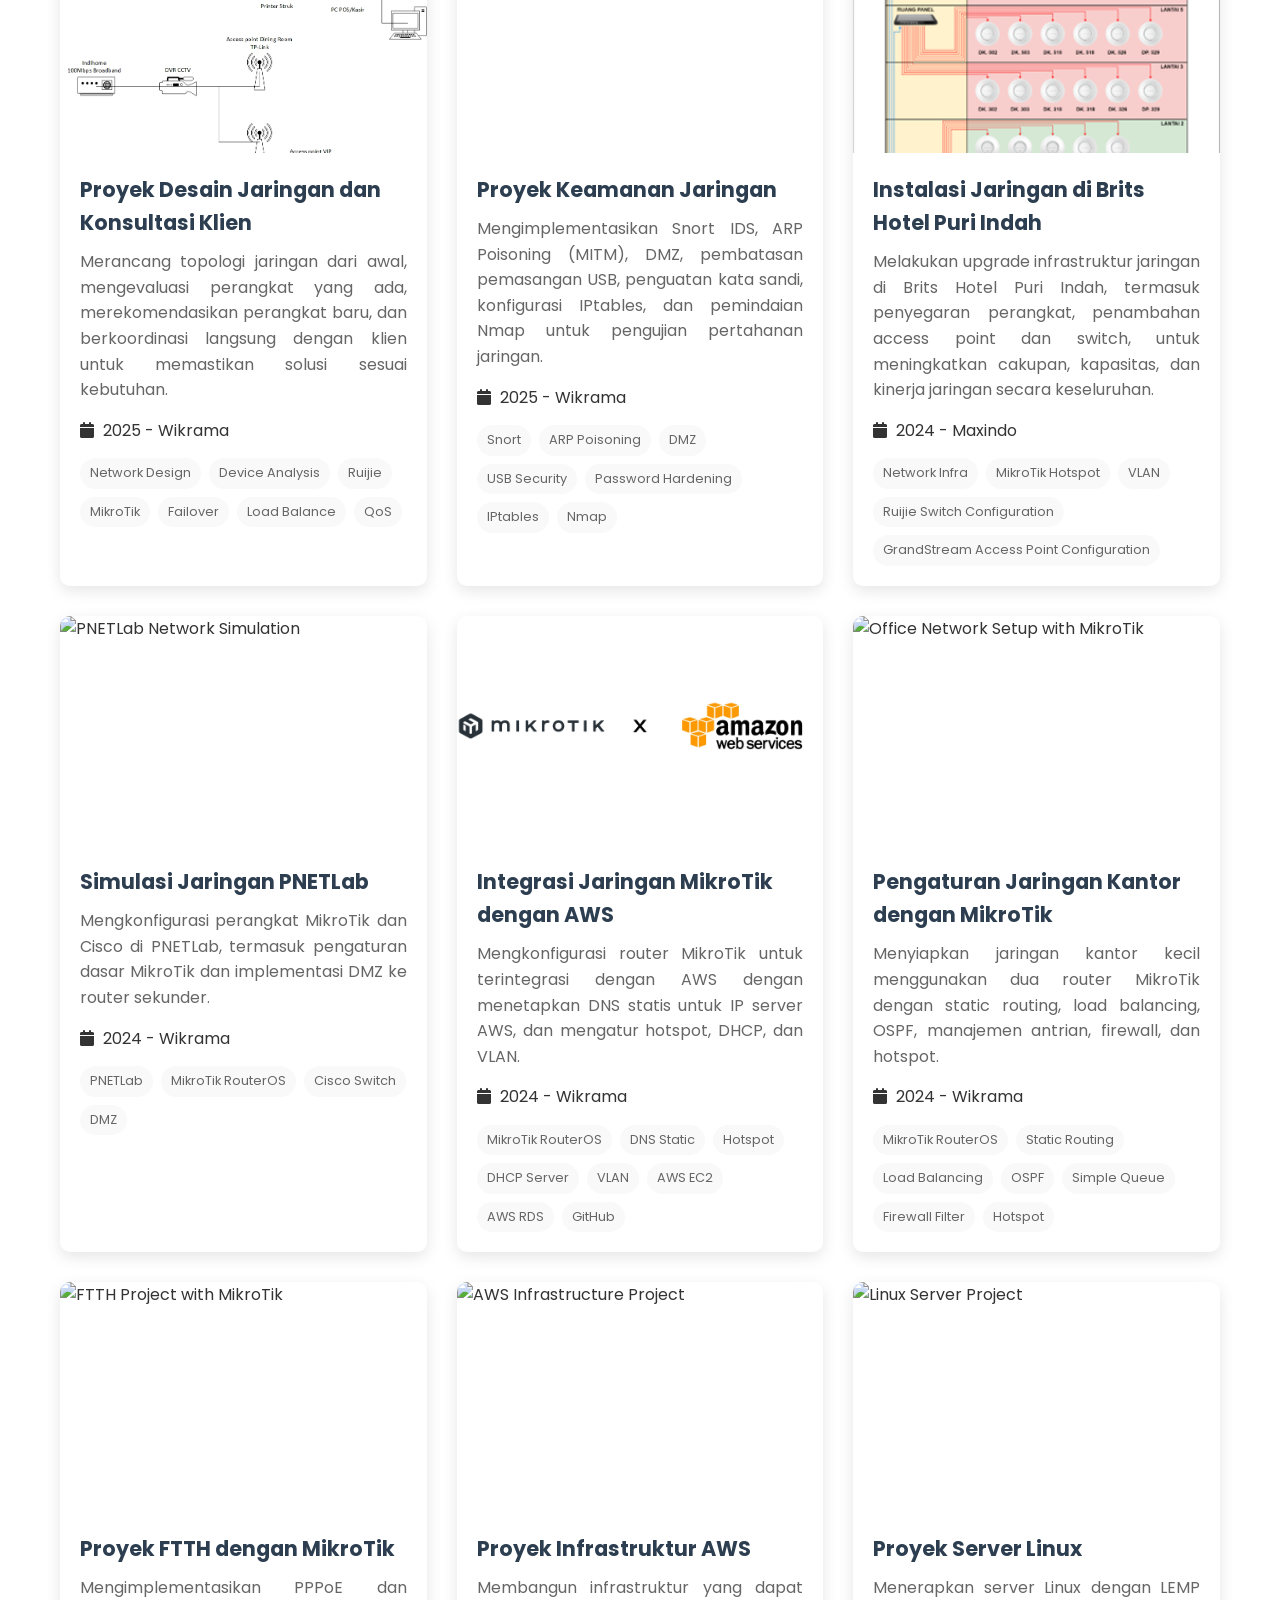
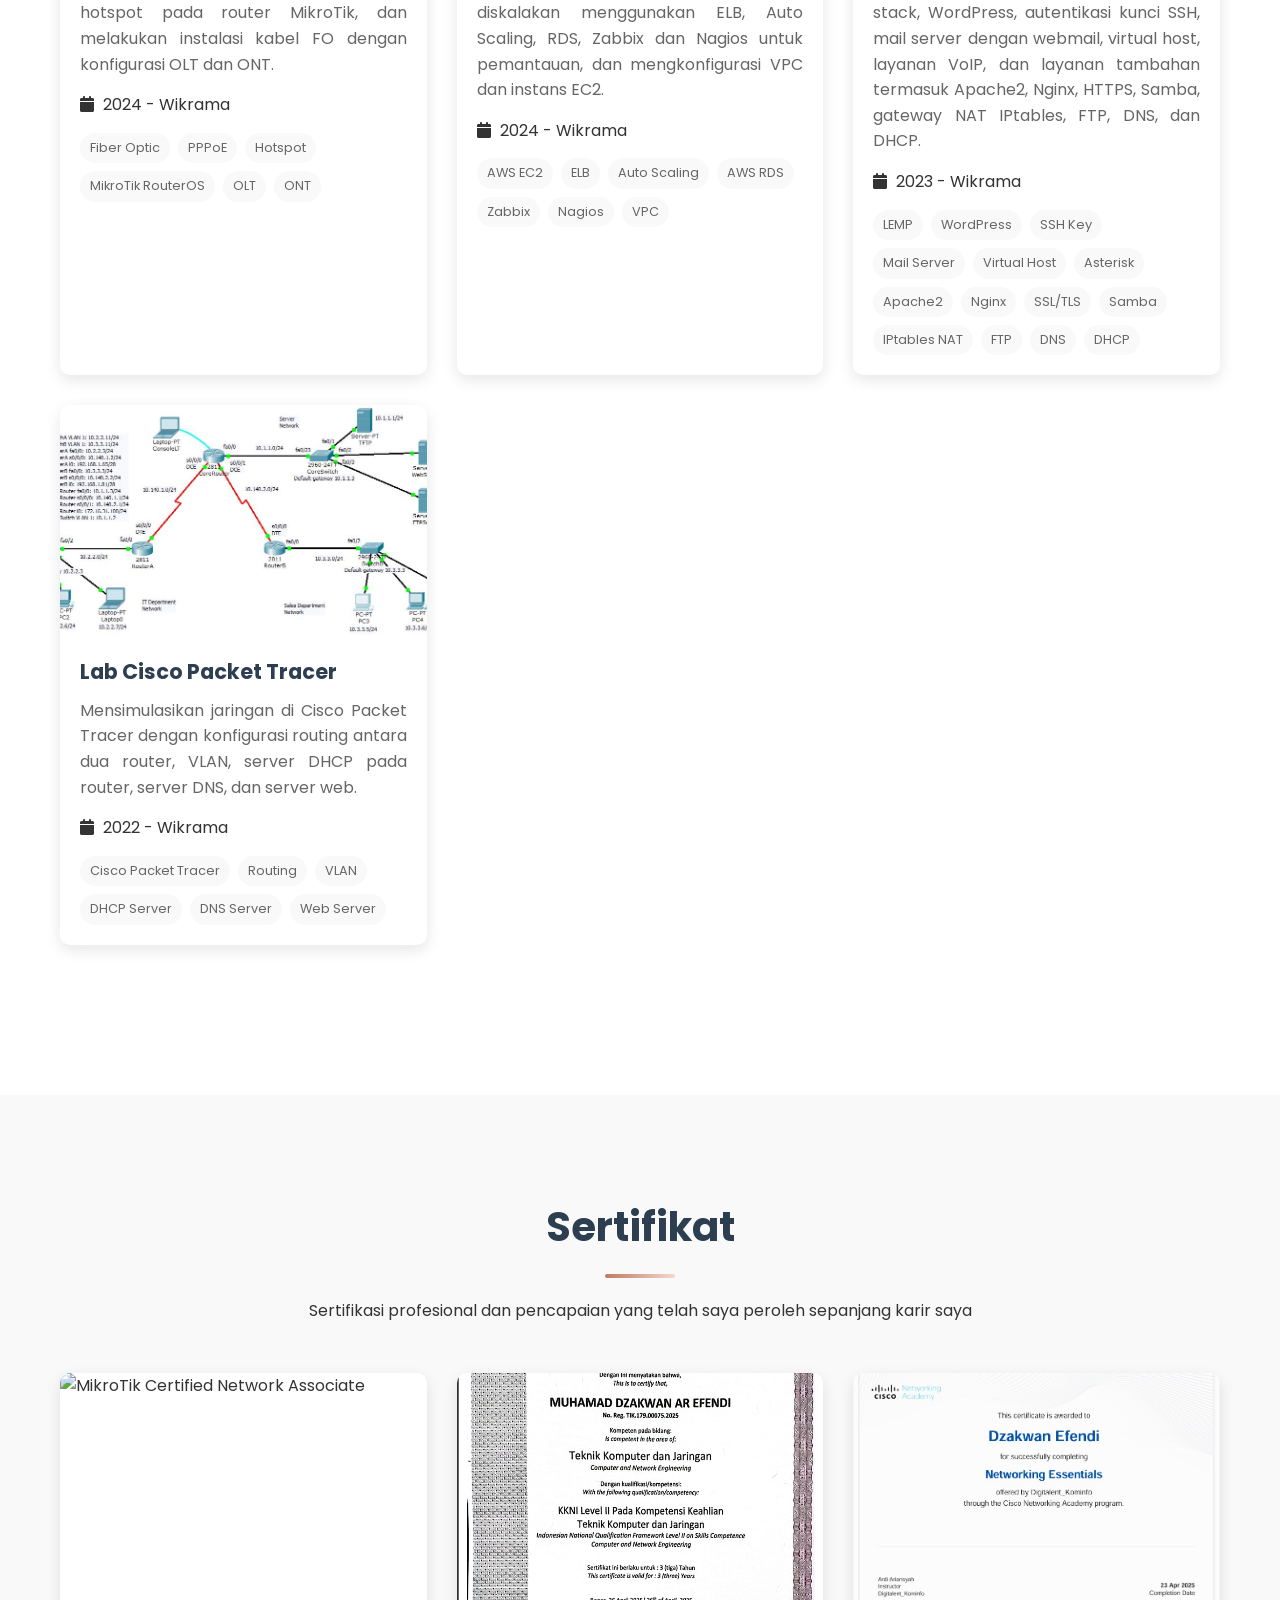
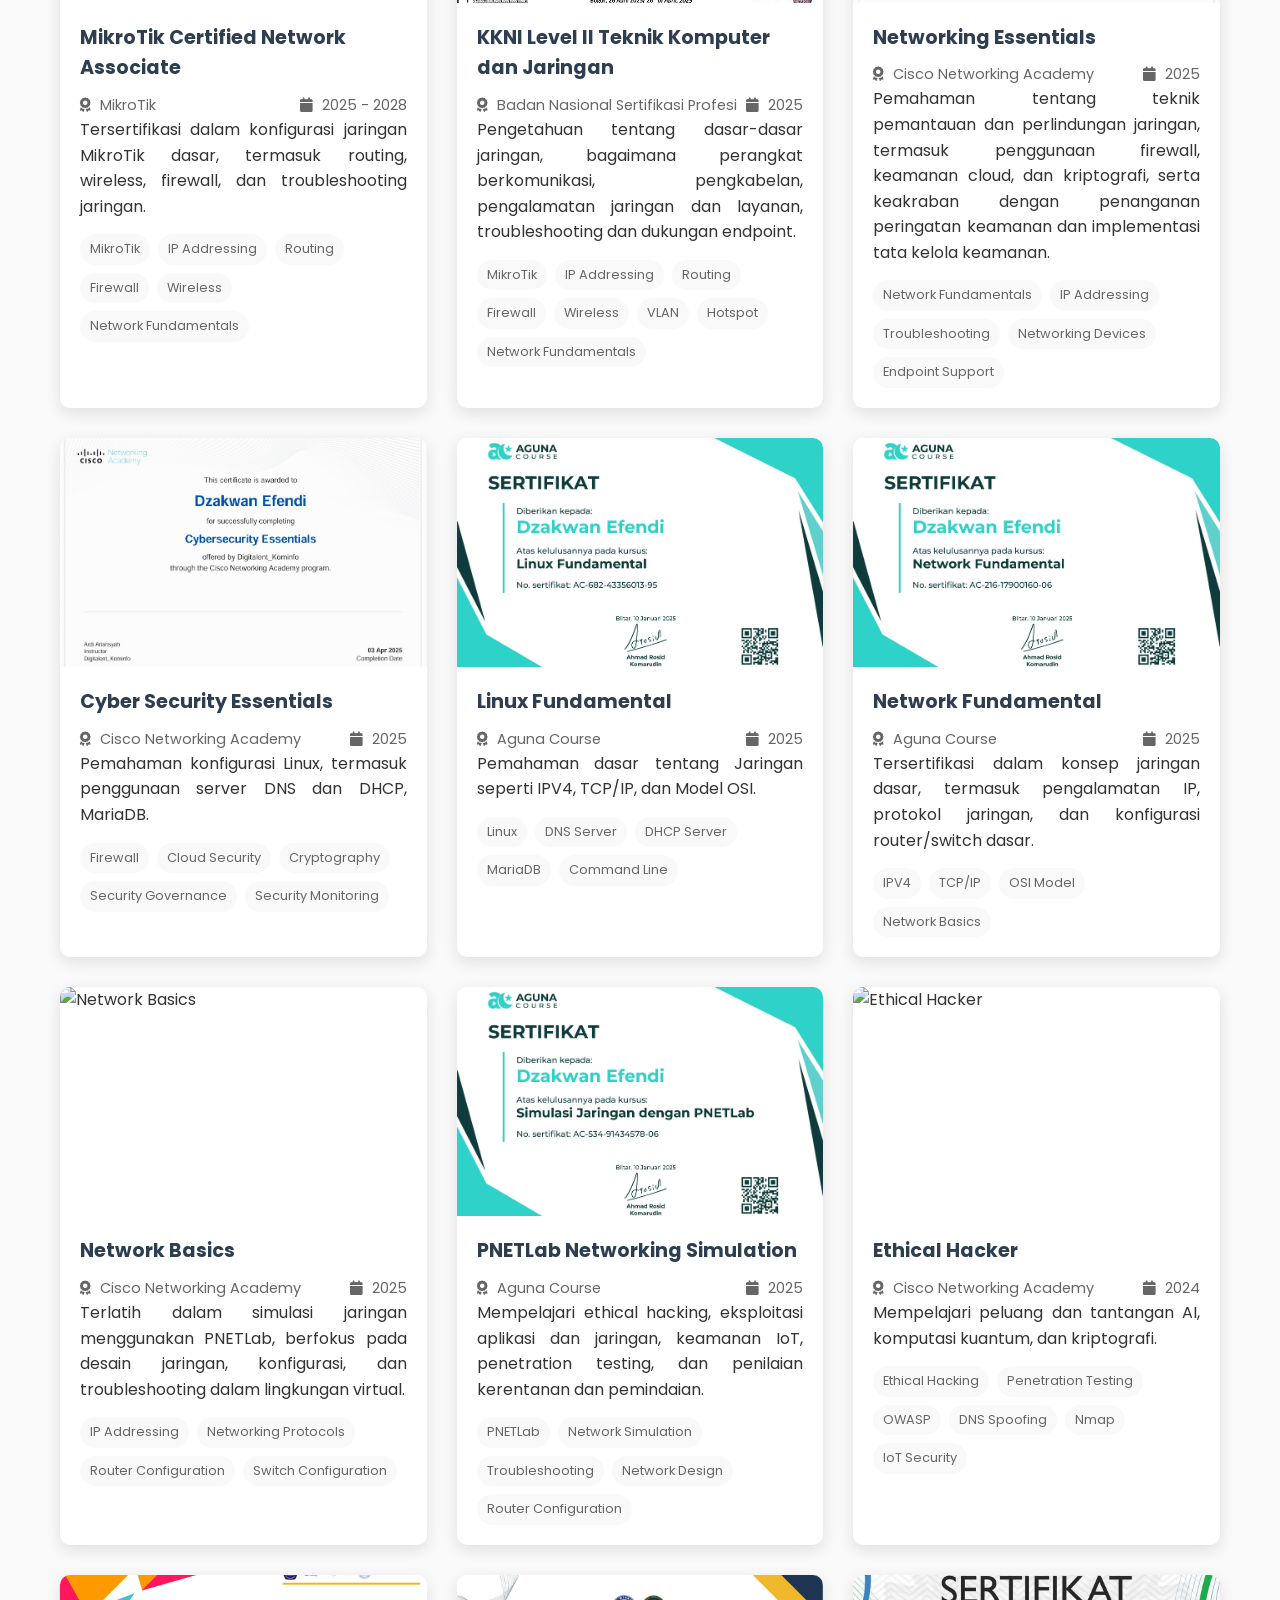
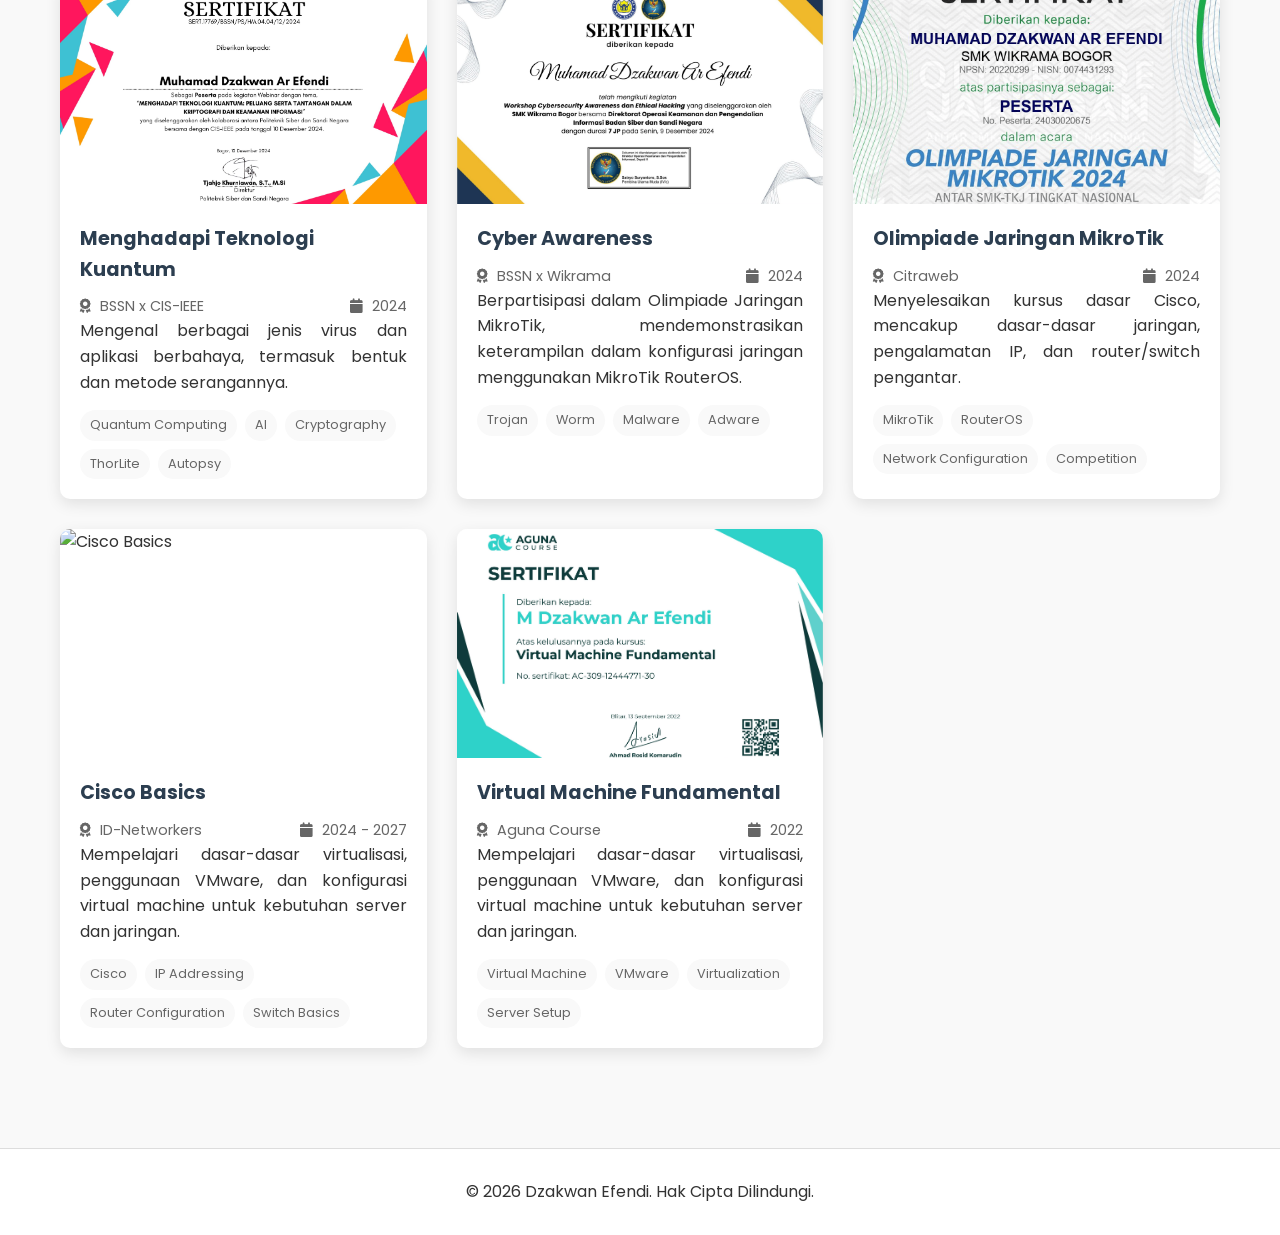
==== commit f0eaf600: "fix translate real" ====
--- a/index.html
+++ b/index.html
@@ -134,7 +134,7 @@
                             <div class="position-content">
                                 <div class="position-header">
                                     <h4 data-translate="position-tech-support-staff">Technical Support Staff</h4>
-                                    <span class="position-duration" data-start="2025-05" data-present="true">Mei 2025 - Sekarang · 10 bln</span>
+                                    <span class="position-duration" data-start="2025-05-19" data-present="true">Mei 2025 - Sekarang · 10 bln</span>
                                 </div>
                                 <div class="position-description">
                                     <ul>
